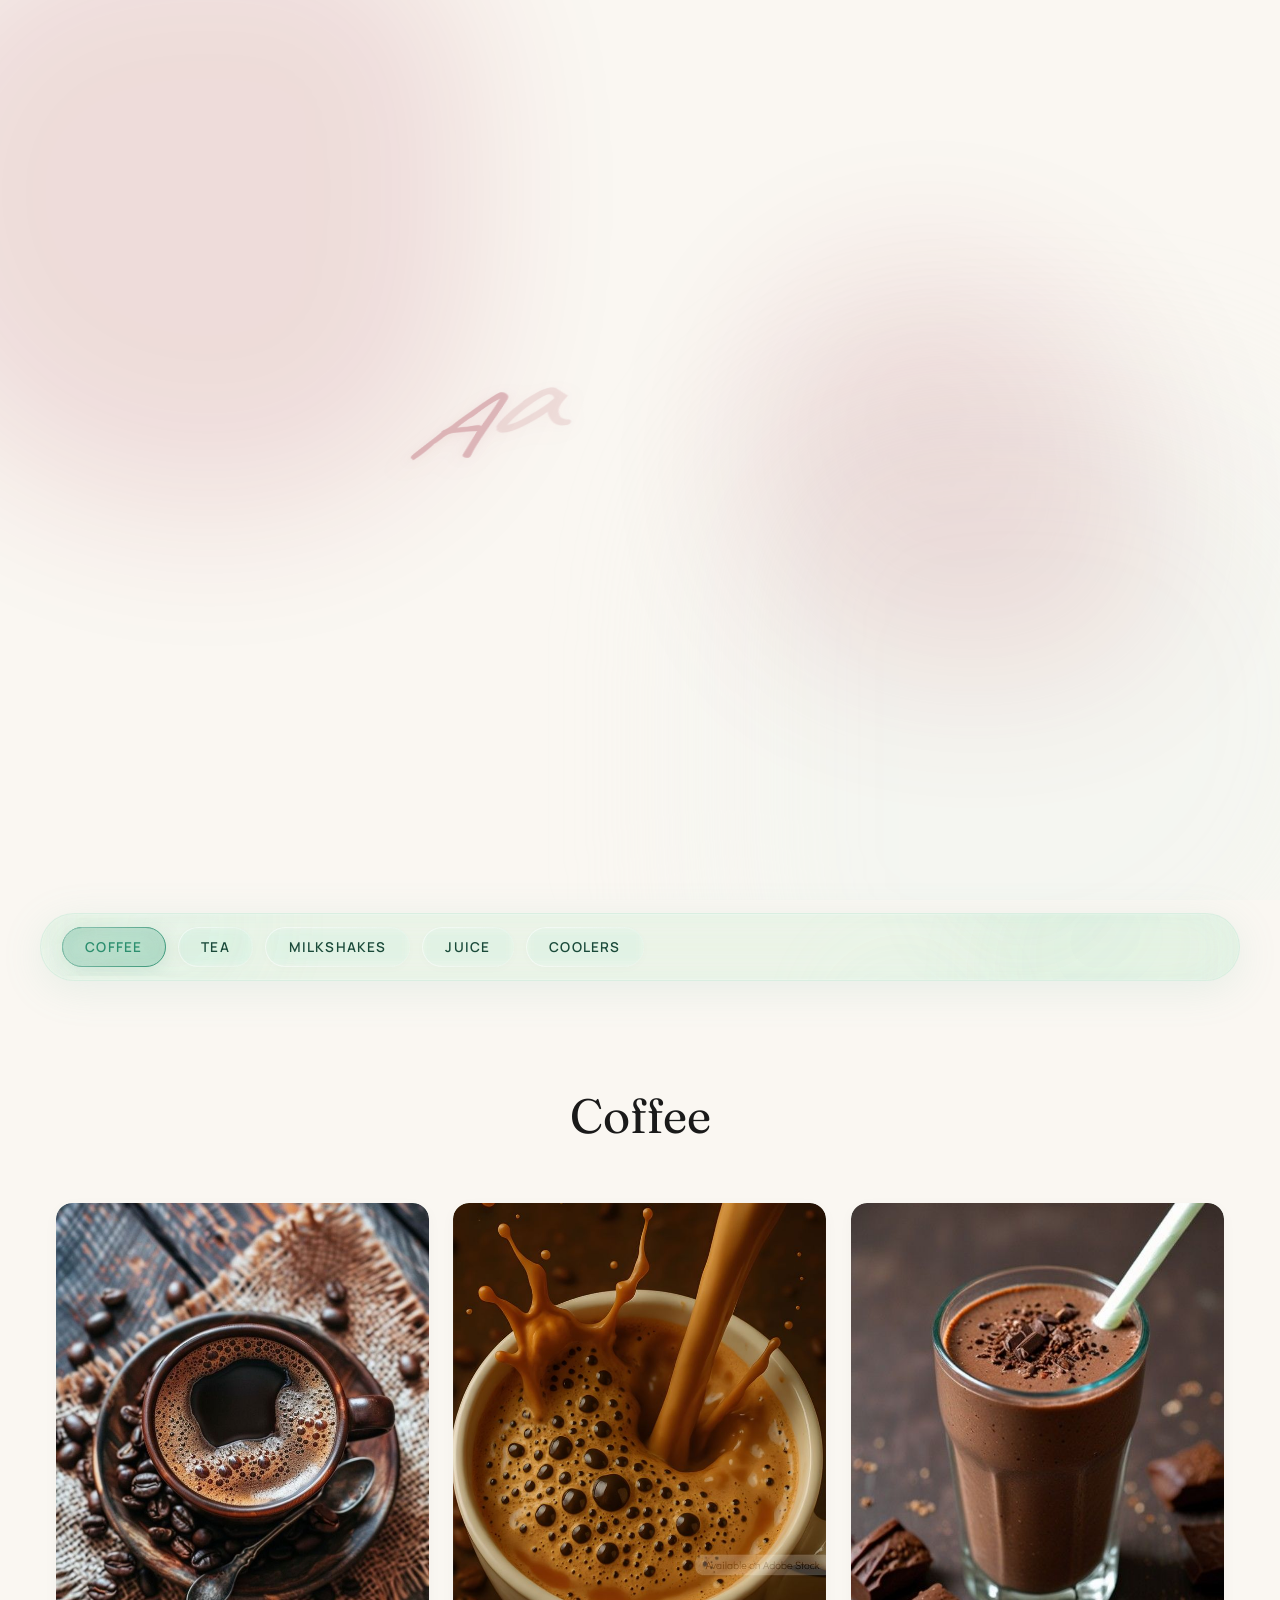
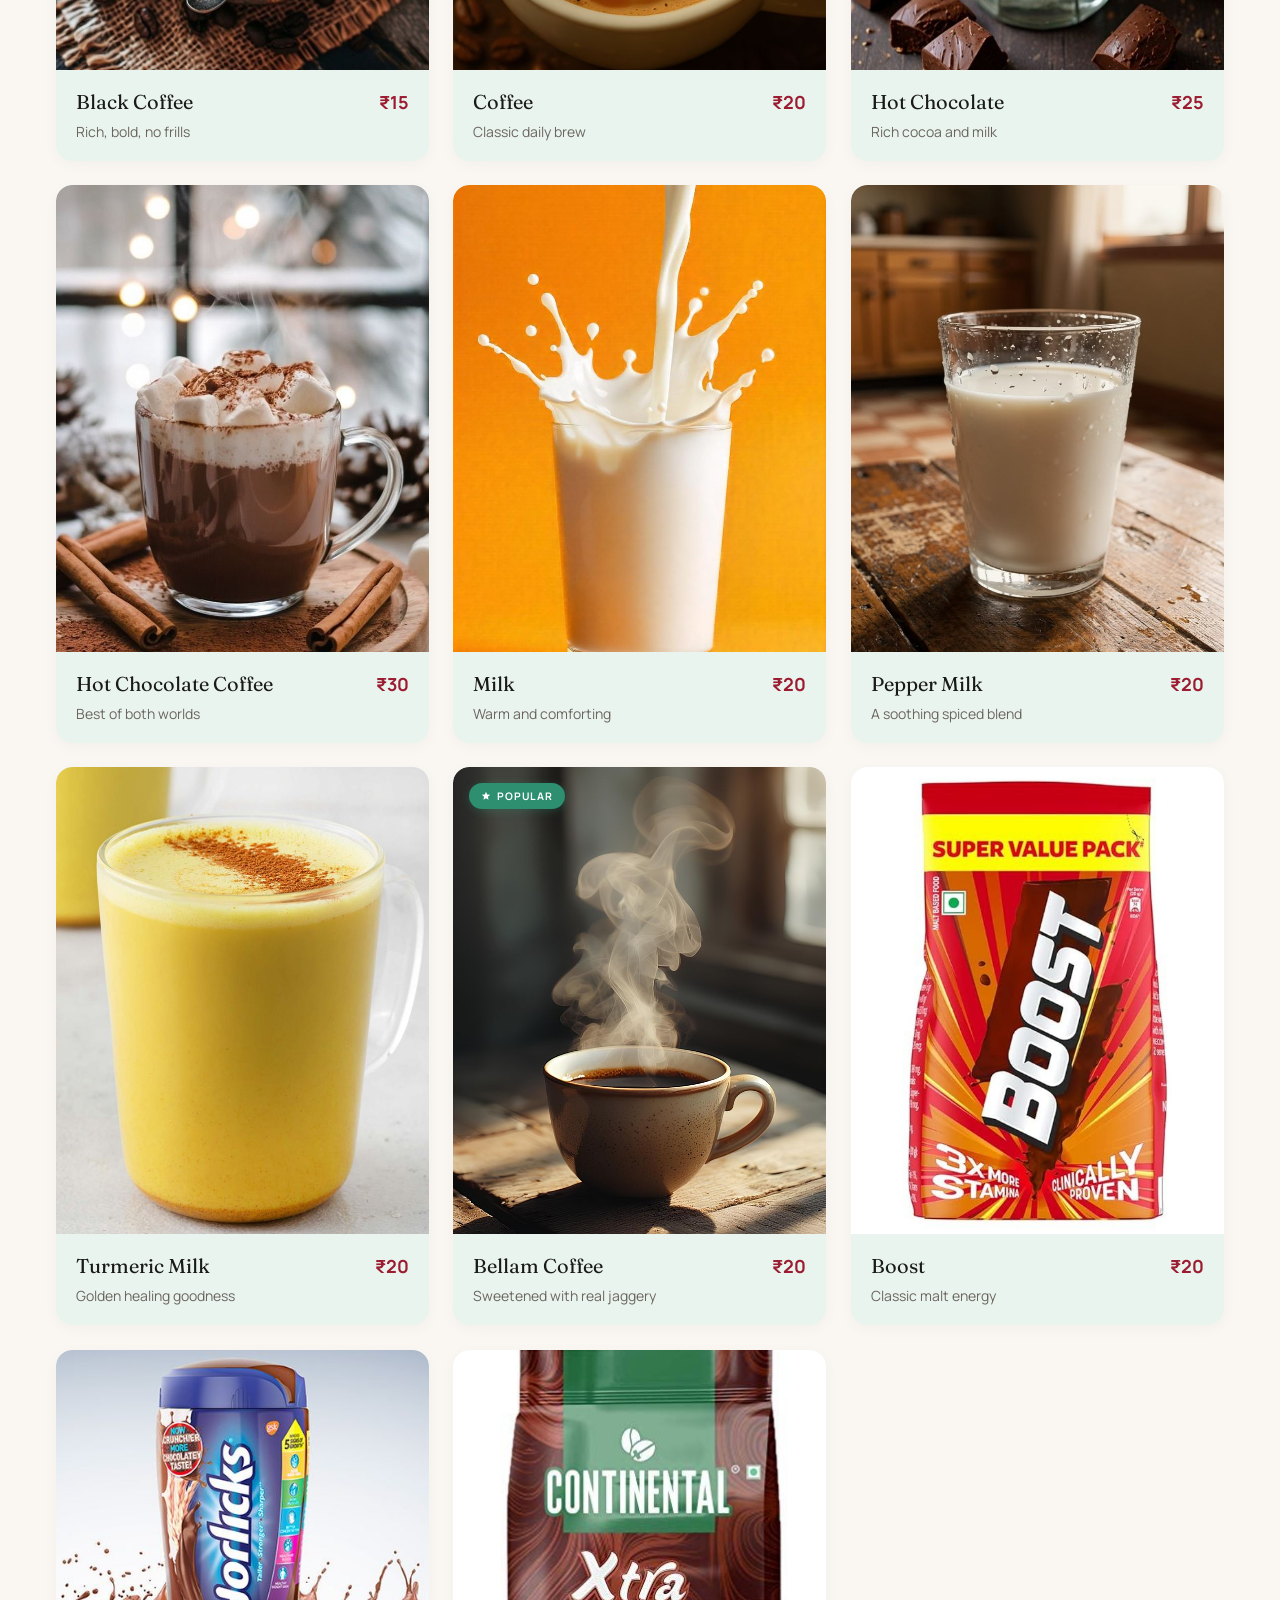
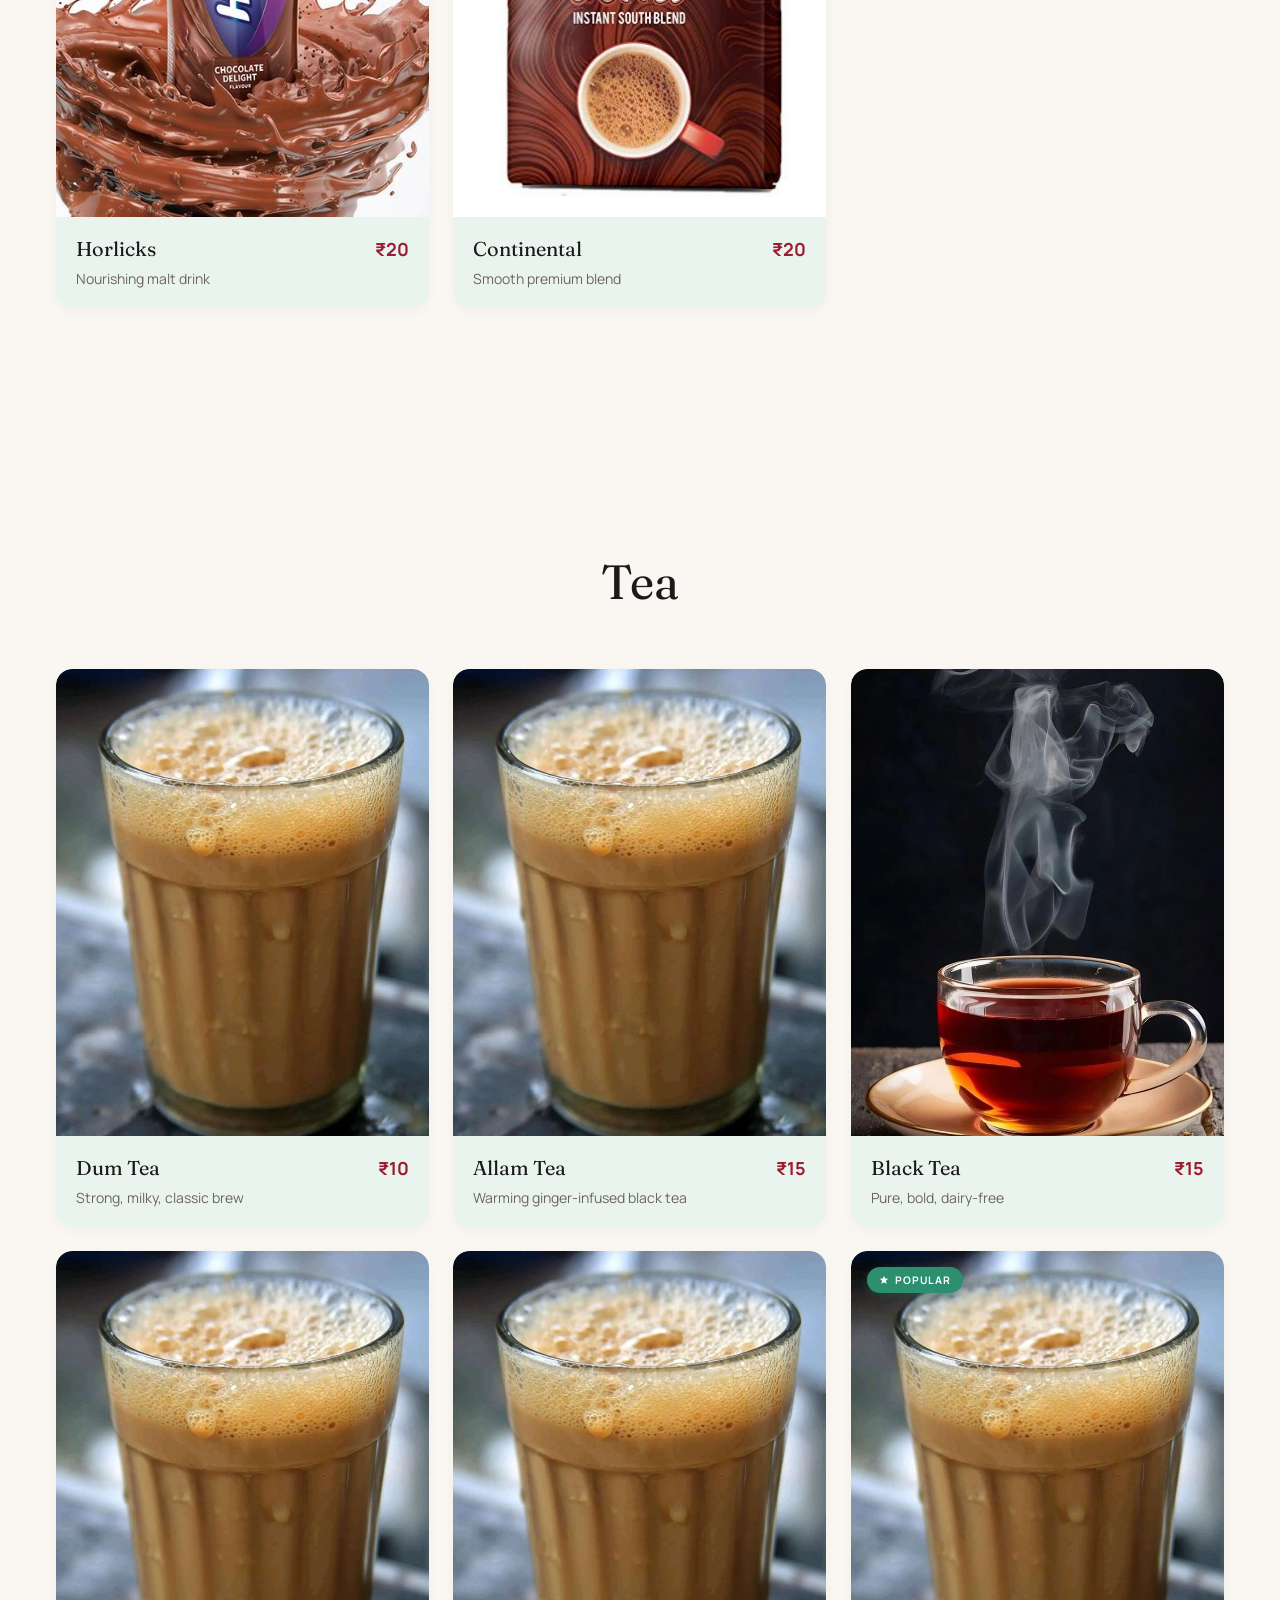
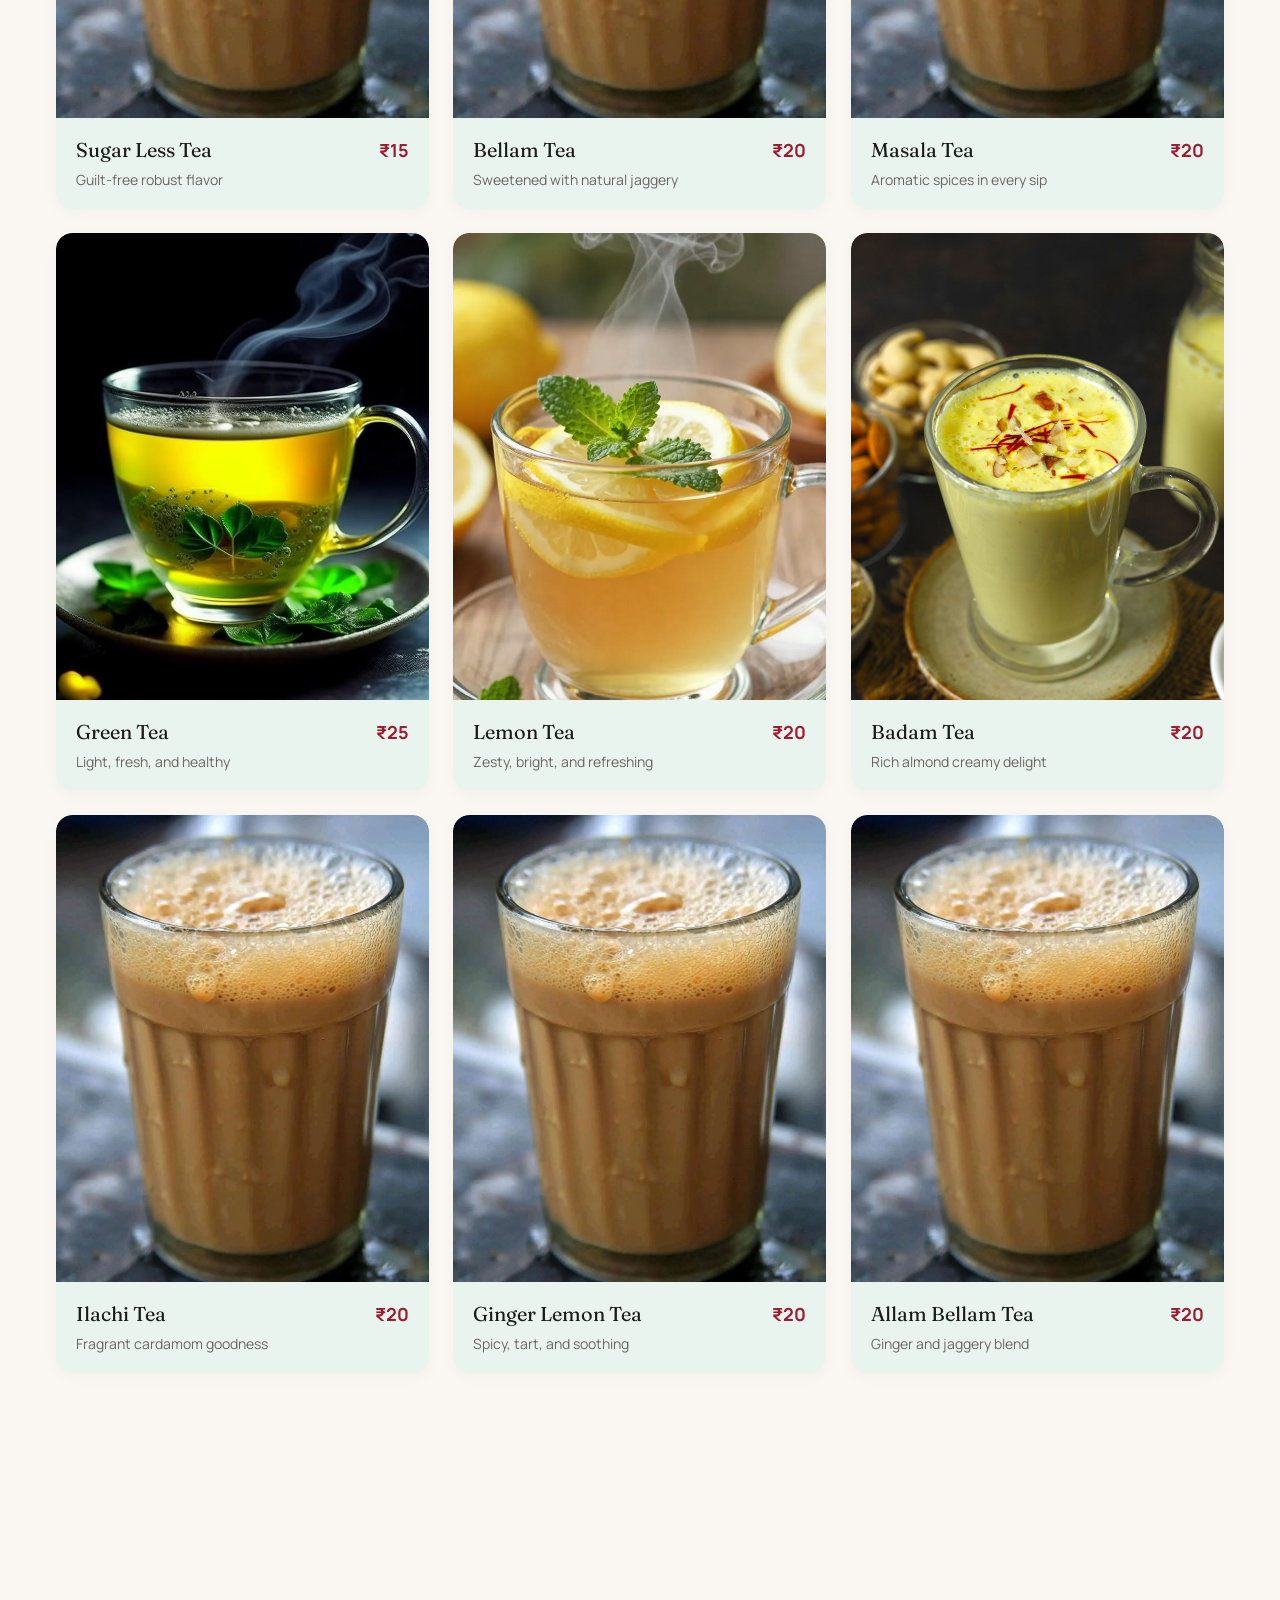
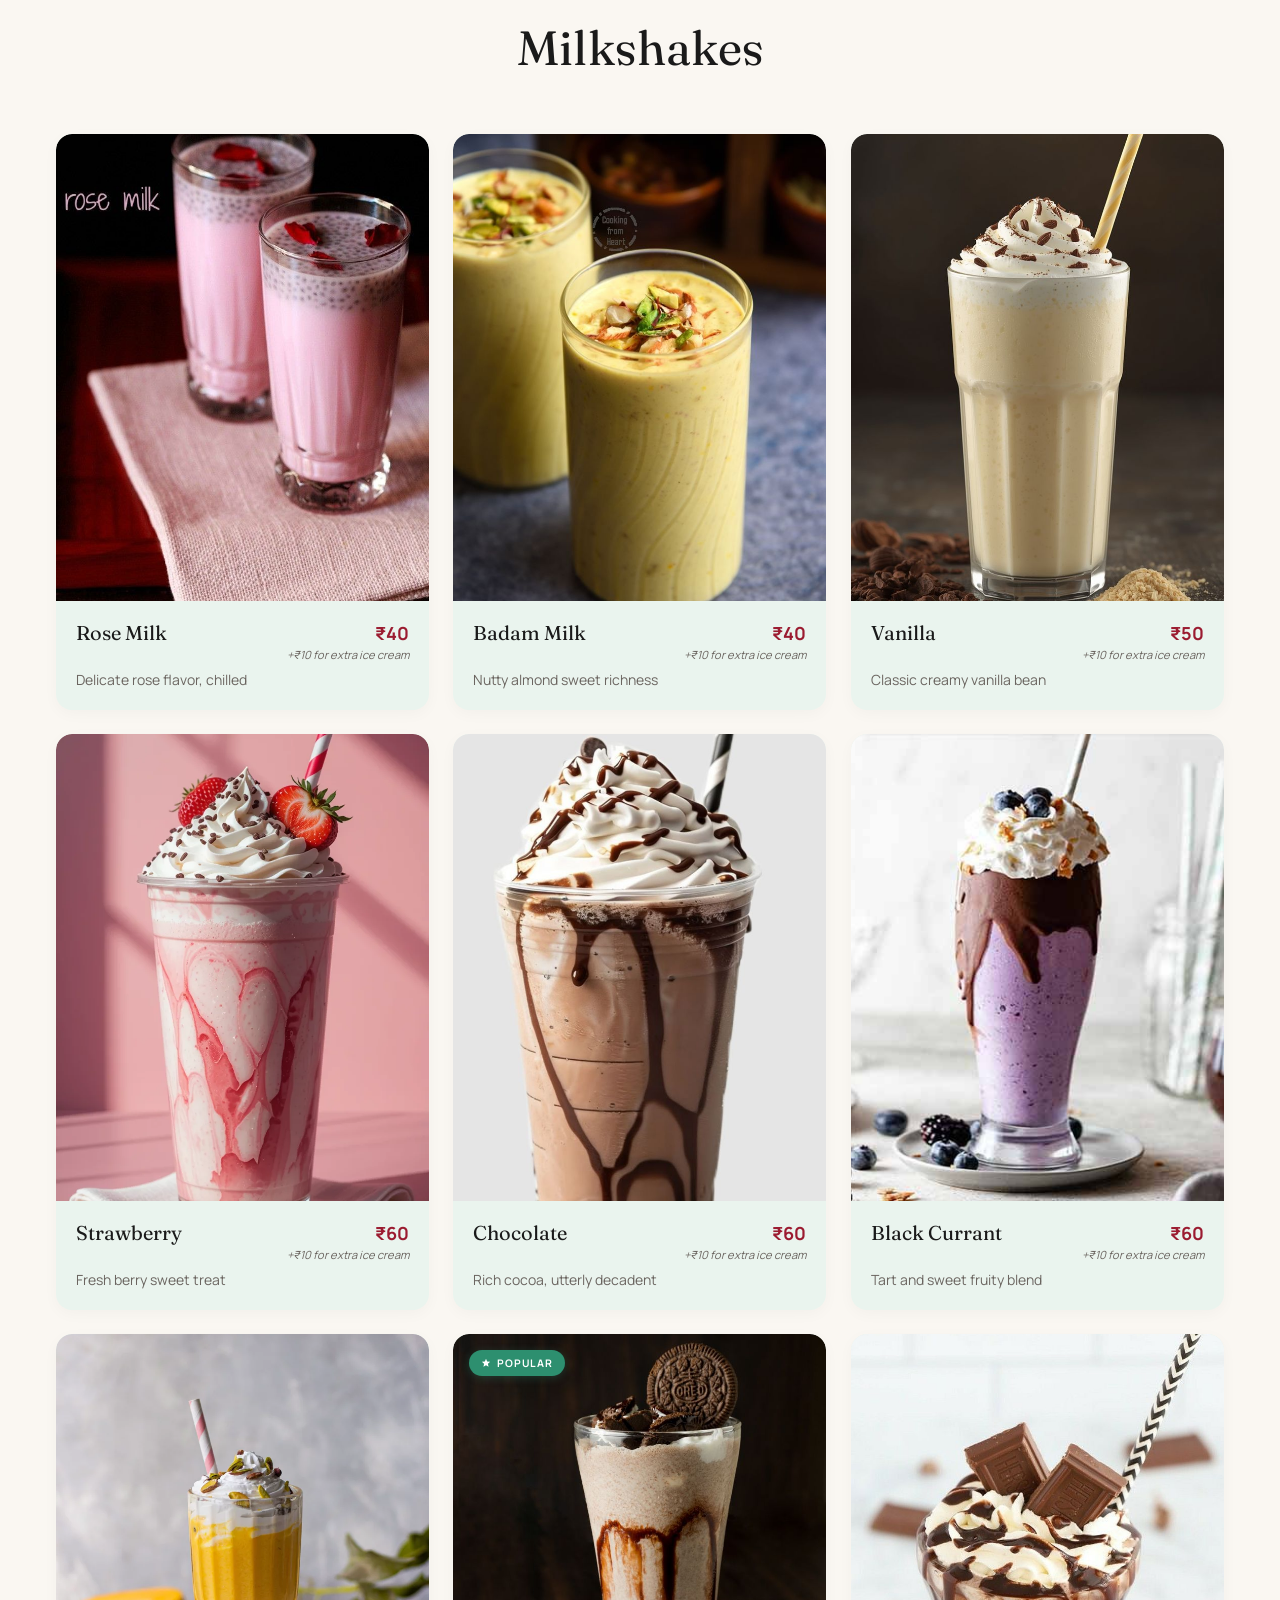
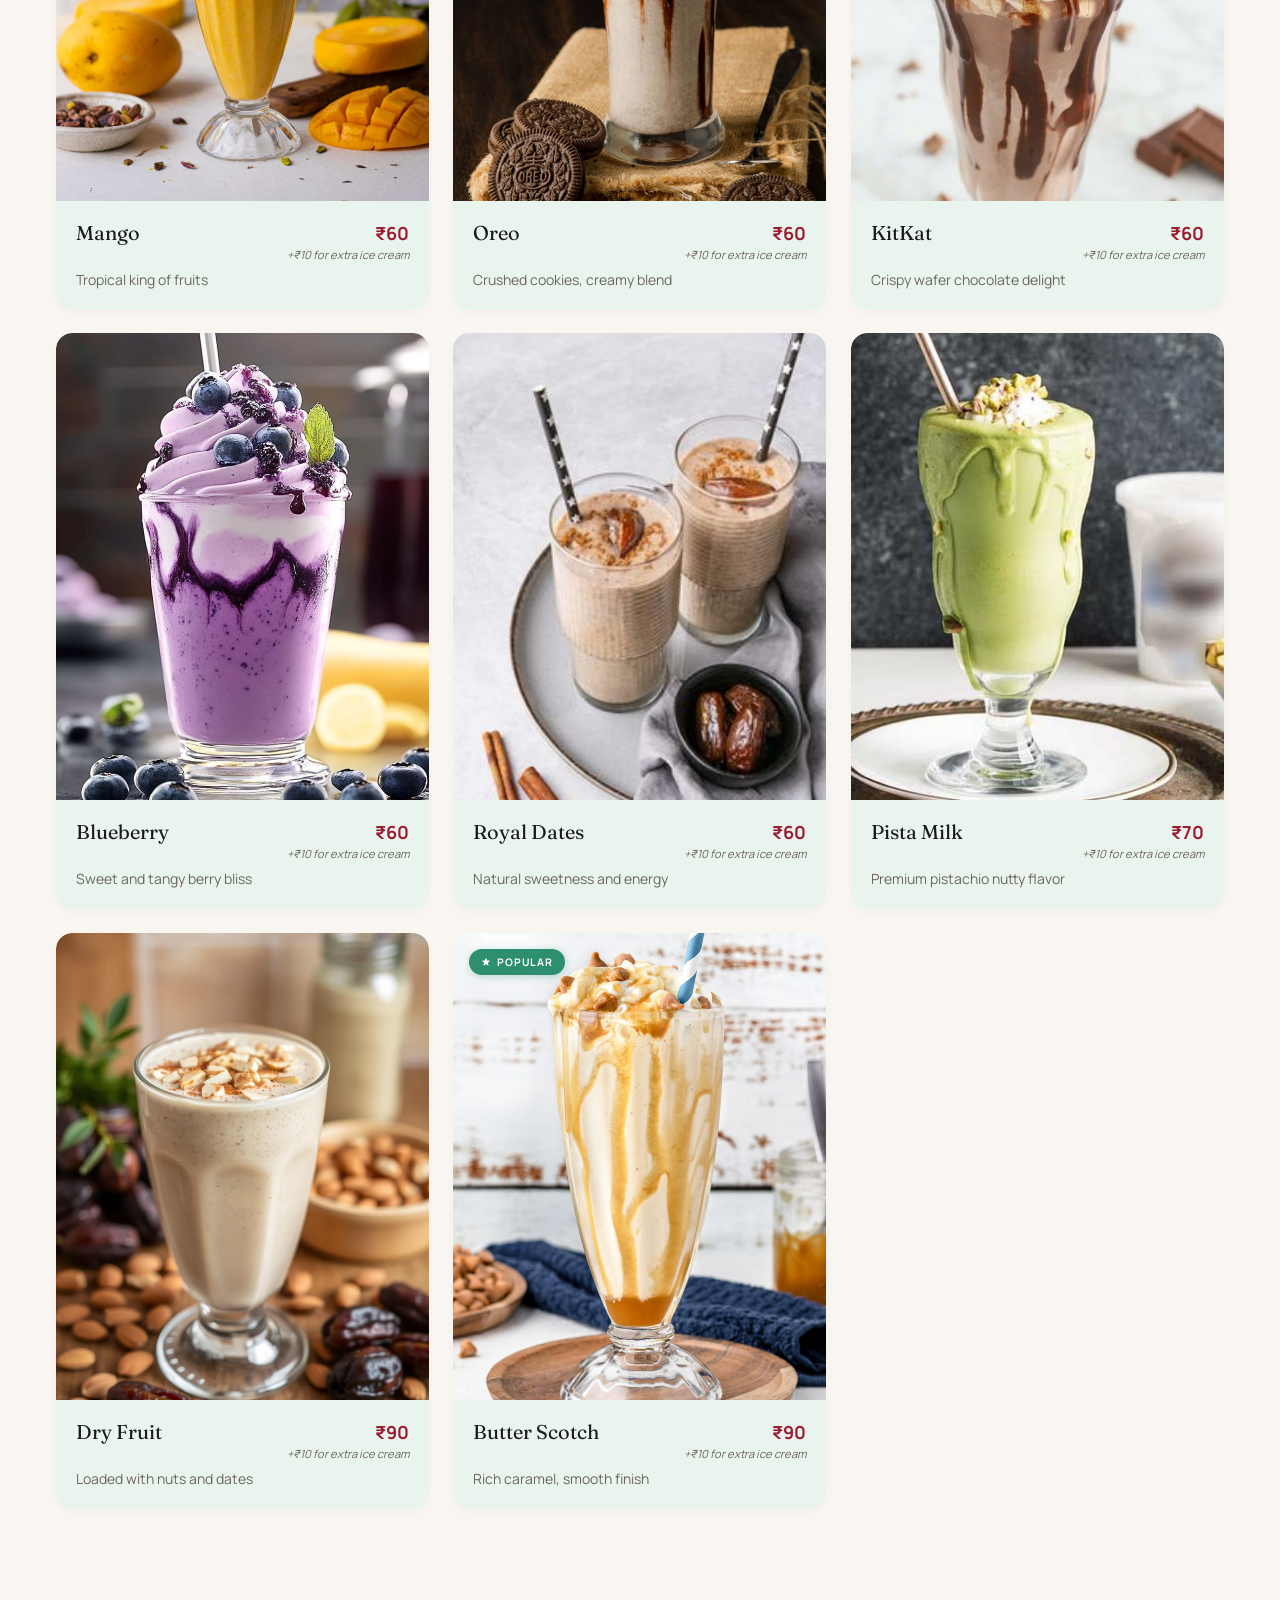
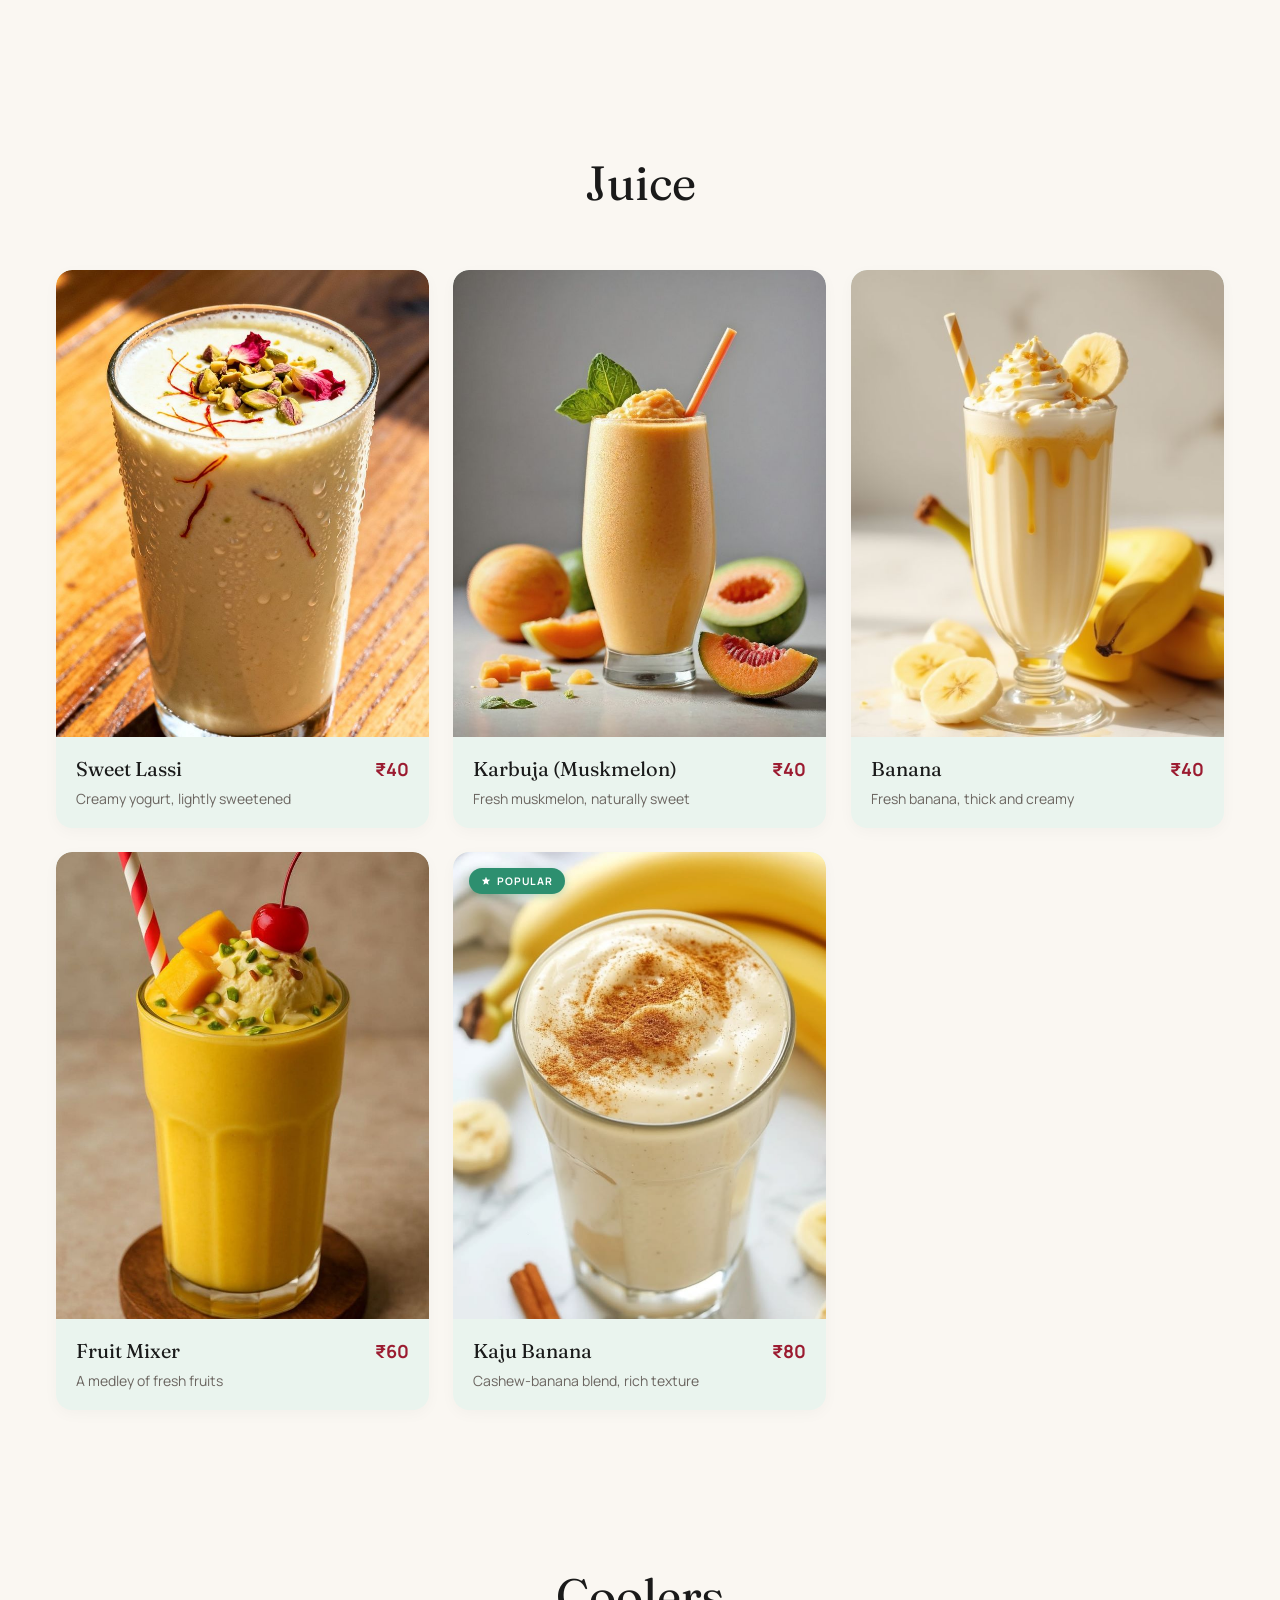
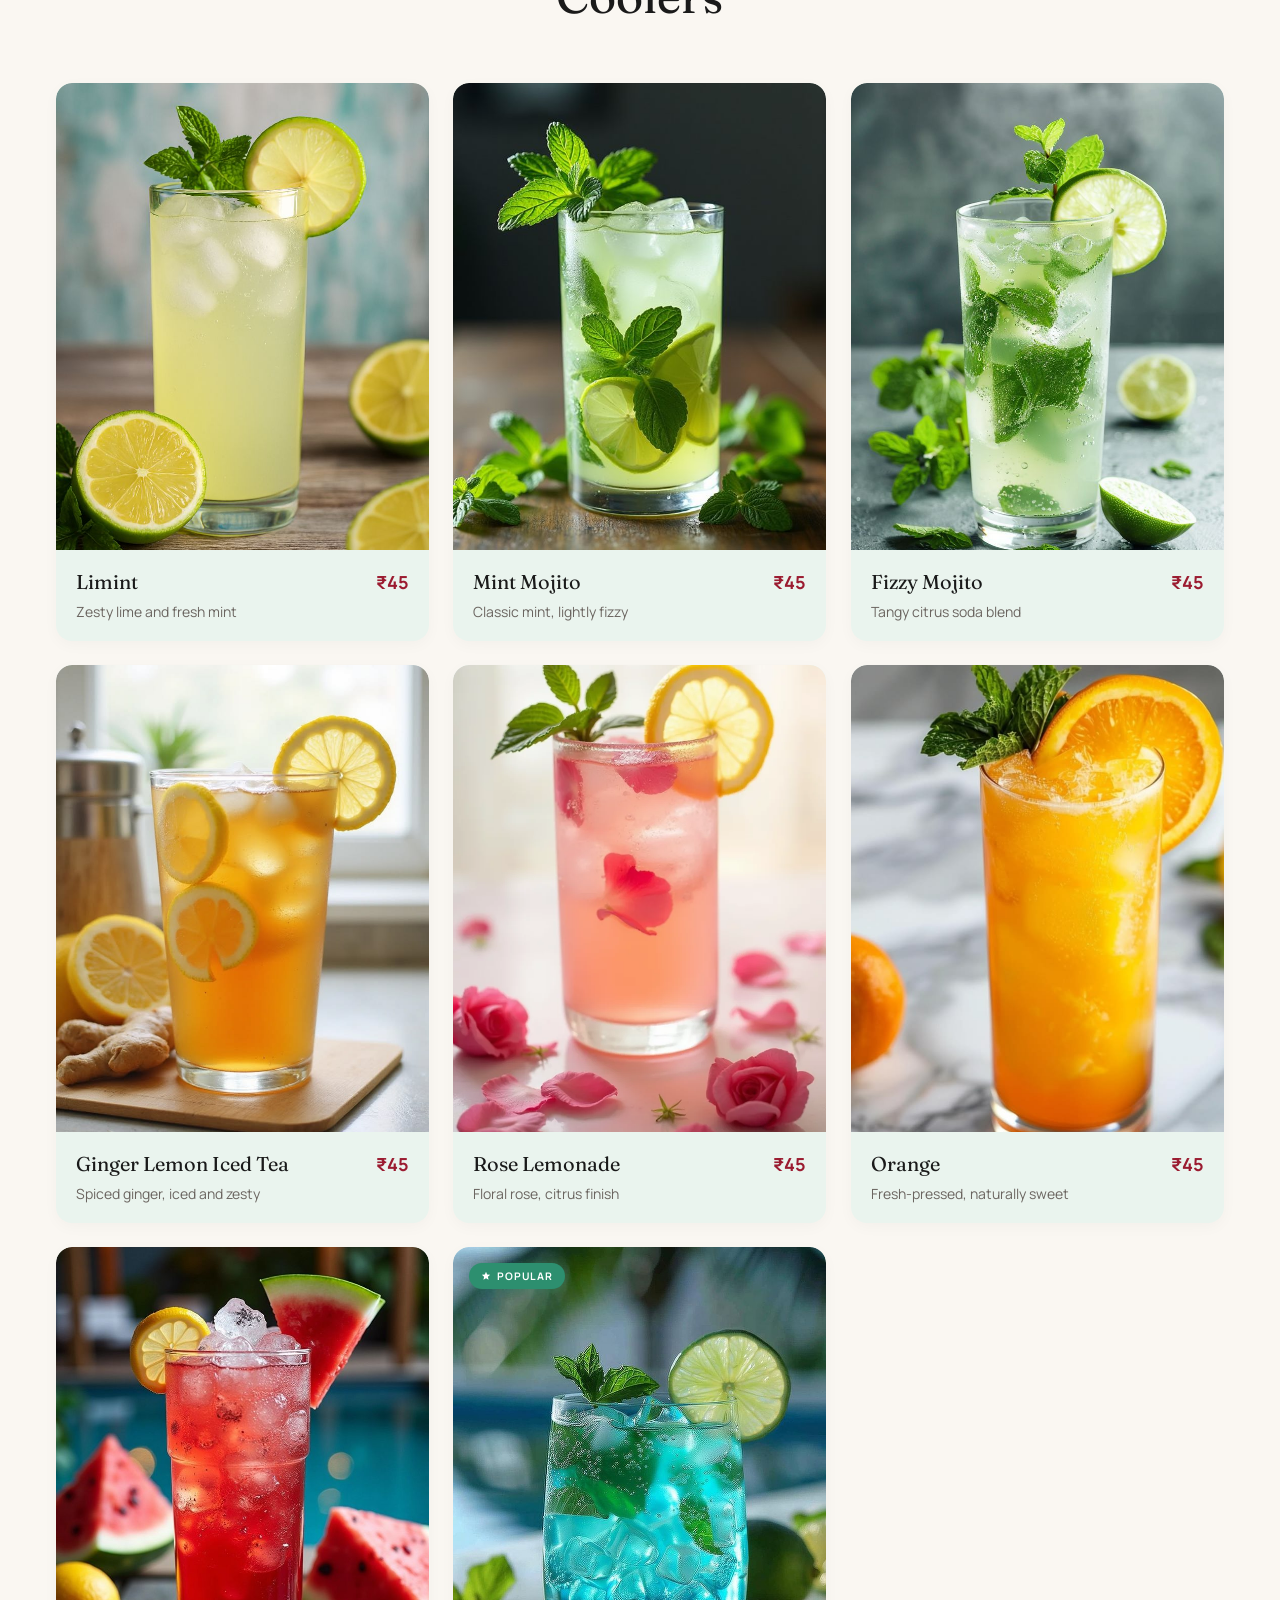
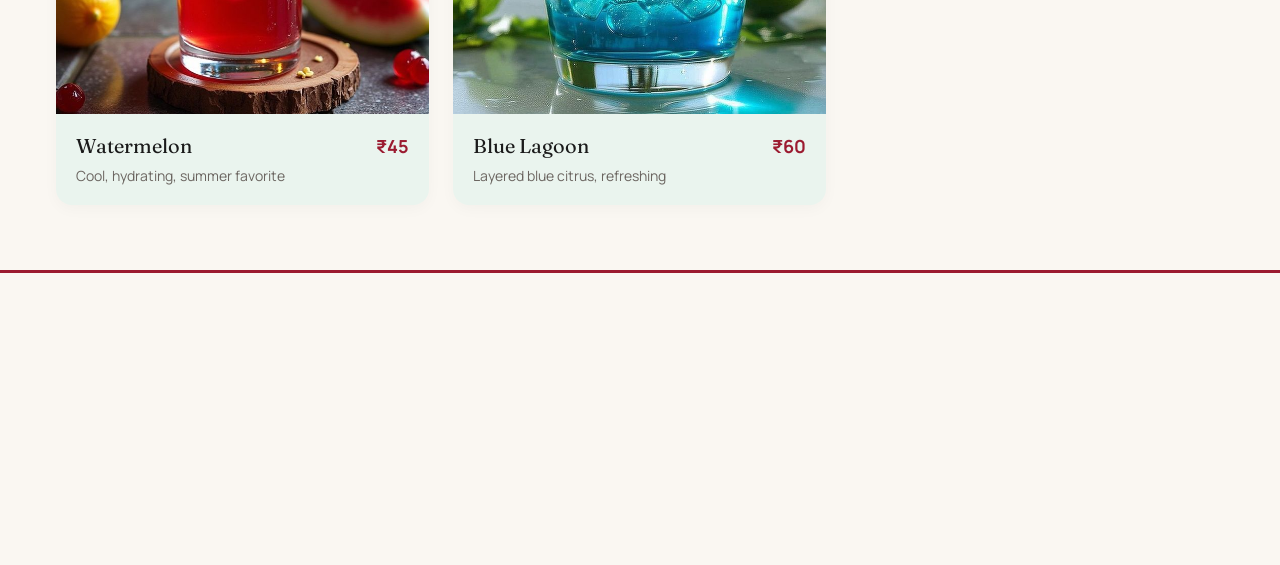
==== cilent1/index.html @ 92ad30c5 "Add files via upload" ====
<!DOCTYPE html>
<html lang="en">

<head>
    <meta charset="UTF-8">
    <meta name="viewport" content="width=device-width, initial-scale=1.0">
    <title>Aaradhya - Digital Menu</title>

    <!-- Google Fonts -->
    <link rel="preconnect" href="https://fonts.googleapis.com">
    <link rel="preconnect" href="https://fonts.gstatic.com" crossorigin>
    <link
        href="https://fonts.googleapis.com/css2?family=Caveat&family=Fraunces:opsz,wght@9..144,300..900&family=Manrope:wght@300..800&display=swap"
        rel="stylesheet">

    <style>
        /* DESIGN SYSTEM - CSS VARIABLES */
        :root {
            /* Core colors */
            --color-bg: #FAF7F2;
            /* Warm cream background */
            --color-accent: #9B1B30;
            /* Deep burgundy hero */
            --color-text: #1A1A1A;
            --color-card: #EAF4EE;
            /* Soft sage green for menu cards */
            --color-modal-bg: #B8CDB0;
            --color-modal-muted: #4A4643;
            --color-muted: #6B6560;

            /* Liquid Glass - refined light green */
            --glass-bg: rgba(180, 235, 210, 0.20);
            --glass-border: rgba(160, 220, 195, 0.25);
            --glass-shadow: rgba(120, 190, 165, 0.15);
            --glass-glow: rgba(150, 220, 190, 0.08);
            --glass-text: #1A4A3A;
            --glass-active: #2D8F6F;
            /* Rich sage green for active states */

            --font-display: 'Fraunces', serif;
            --font-script: 'Caveat', cursive;
            --font-body: 'Manrope', sans-serif;
        }

        /* GLOBAL RESETS & BASE STYLES */
        *,
        *::before,
        *::after {
            box-sizing: border-box;
            margin: 0;
            padding: 0;
        }

        html {
            scroll-behavior: smooth;
        }

        body {
            background-color: var(--color-bg);
            color: var(--color-text);
            font-family: var(--font-body);
            -webkit-font-smoothing: antialiased;
            -moz-osx-font-smoothing: grayscale;
            overflow-x: hidden;
            width: 100%;
        }

        h1,
        h2,
        h3,
        h4,
        h5,
        h6 {
            font-family: var(--font-display);
            font-weight: normal;
        }

        /* HERO SECTION STYLES */
        .hero {
            height: 100vh;
            display: flex;
            align-items: center;
            justify-content: center;
            position: relative;
            overflow: hidden;
            perspective: 1000px;
        }

        .hero-container {
            position: relative;
            display: flex;
            flex-direction: column;
            align-items: center;
            justify-content: center;
            width: 100%;
        }

        .logo-3d-wrapper {
            transform-style: preserve-3d;
            opacity: 0;
            filter: drop-shadow(0 10px 15px rgba(155, 27, 48, 0.15));
        }

        .logo-text-wrapper {
            position: relative;
            display: inline-block;
        }

        .hero-logo-text {
            font-family: var(--font-script);
            font-size: 150px;
            color: var(--color-accent);
            line-height: 1;
            margin: 0;
            padding: 0 10px;
            white-space: nowrap;
            position: relative;
            display: inline-block;
            filter: drop-shadow(0 2px 8px rgba(155, 27, 48, 0.2));
        }

        .hero-logo-text .splatter-letter {
            display: inline-block;
            opacity: 0;
            position: relative;
        }

        .splatter-dot {
            position: absolute;
            width: 4px;
            height: 4px;
            border-radius: 50%;
            background-color: var(--color-accent);
            pointer-events: none;
            opacity: 0;
        }

        .sheen-sweep {
            position: absolute;
            top: -20%;
            left: -100%;
            width: 50%;
            height: 140%;
            background: linear-gradient(90deg, transparent, rgba(255, 255, 255, 0.8), transparent);
            transform: skewX(-20deg);
            opacity: 0;
            pointer-events: none;
            mix-blend-mode: overlay;
        }

        /* AMBIENT BLOBS */
        .ambient-blobs {
            position: absolute;
            top: 0;
            left: 0;
            width: 100%;
            height: 100%;
            pointer-events: none;
            z-index: 1;
            overflow: hidden;
        }

        .blob-parallax {
            position: absolute;
            width: 100%;
            height: 100%;
        }

        .blob {
            position: absolute;
            filter: blur(80px);
            opacity: 0.12;
            background-color: var(--color-accent);
        }

        .blob-1 {
            width: 50vw;
            height: 50vw;
            max-width: 600px;
            max-height: 600px;
            top: -10%;
            left: -10%;
            border-radius: 60% 40% 50% 70%;
            animation: float1 14s ease-in-out infinite;
        }

        .blob-2 {
            width: 60vw;
            height: 60vw;
            max-width: 700px;
            max-height: 700px;
            bottom: -20%;
            right: -10%;
            background-color: var(--color-card);
            opacity: 0.3;
            border-radius: 40% 60% 70% 30%;
            animation: float2 11s ease-in-out infinite;
        }

        .blob-3 {
            width: 35vw;
            height: 35vw;
            max-width: 400px;
            max-height: 400px;
            top: 30%;
            right: 10%;
            border-radius: 50% 70% 30% 50%;
            animation: float3 18s ease-in-out infinite;
        }

        @keyframes float1 {

            0%,
            100% {
                transform: translate(0, 0) scale(1);
            }

            50% {
                transform: translate(40px, 30px) scale(1.05);
            }
        }

        @keyframes float2 {

            0%,
            100% {
                transform: translate(0, 0) scale(1);
            }

            50% {
                transform: translate(-30px, 40px) scale(0.95);
            }
        }

        @keyframes float3 {

            0%,
            100% {
                transform: translate(0, 0) scale(1);
            }

            50% {
                transform: translate(-40px, -30px) scale(1.02);
            }
        }

        /* TAGLINE */
        .tagline-container {
            margin-top: 1.5rem;
            font-family: var(--font-body);
            color: var(--color-muted);
            text-transform: uppercase;
            letter-spacing: 2px;
            font-size: 0.875rem;
            display: flex;
            align-items: center;
            z-index: 10;
            text-align: center;
            padding: 0 1rem;
        }

        .cursor {
            color: var(--color-accent);
            font-weight: 800;
            margin-left: 2px;
            opacity: 0;
            display: inline-block;
        }

        /* SCROLL CUE */
        .scroll-cue {
            position: absolute;
            bottom: 2rem;
            display: flex;
            flex-direction: column;
            align-items: center;
            gap: 0.5rem;
            font-family: var(--font-body);
            color: var(--color-accent);
            font-size: 0.75rem;
            letter-spacing: 2px;
            text-transform: uppercase;
            opacity: 0;
            z-index: 10;
        }

        .scroll-chevron {
            width: 24px;
            height: 24px;
        }

        @media (prefers-reduced-motion: reduce) {

            .blob-1,
            .blob-2,
            .blob-3 {
                animation: none;
            }
        }

        @media (max-width: 768px) {
            .hero-logo-text {
                font-size: 120px;
            }
        }

        @media (max-width: 480px) {
            .hero-logo-text {
                font-size: 80px;
            }
        }

        /* ========================================================= */
        /* LIQUID GLASS NAV – REFINED LIGHT GREEN (NO LINE)          */
        /* ========================================================= */
        .category-nav {
            position: sticky;
            top: 0;
            z-index: 100;
            background: transparent;
            border: none;
            padding: 0.8rem 1rem;
            transition: background 0.4s, box-shadow 0.4s, backdrop-filter 0.4s;
        }

        .category-nav-inner {
            position: relative;
            max-width: 1200px;
            margin: 0 auto;
            background: var(--glass-bg);
            backdrop-filter: blur(16px) saturate(180%);
            -webkit-backdrop-filter: blur(16px) saturate(180%);
            border-radius: 60px;
            border: 1px solid var(--glass-border);
            box-shadow:
                0 8px 40px var(--glass-shadow),
                inset 0 0 60px var(--glass-glow),
                0 0 0 1px rgba(255, 255, 255, 0.15) inset;
            padding: 0.25rem 0.5rem;
            transition: all 0.4s ease;
            overflow: hidden;
        }

        /* Liquid layers */
        .liquid-layer {
            position: absolute;
            border-radius: 50%;
            filter: blur(40px);
            pointer-events: none;
            z-index: 0;
            opacity: 0.4;
            animation: liquidFloat 20s ease-in-out infinite alternate;
        }

        .liquid-layer-1 {
            width: 300px;
            height: 300px;
            top: -80px;
            right: -40px;
            background: radial-gradient(circle at 40% 30%, rgba(140, 220, 180, 0.25), rgba(100, 190, 150, 0.05));
            animation-duration: 18s;
            animation-delay: 0s;
        }

        .liquid-layer-2 {
            width: 250px;
            height: 250px;
            bottom: -60px;
            left: -20px;
            background: radial-gradient(circle at 70% 60%, rgba(160, 230, 200, 0.2), rgba(120, 200, 170, 0.05));
            animation-duration: 22s;
            animation-delay: 3s;
        }

        .liquid-layer-3 {
            width: 180px;
            height: 180px;
            top: 20%;
            right: 20%;
            background: radial-gradient(circle at 30% 70%, rgba(180, 240, 215, 0.2), rgba(140, 210, 185, 0.05));
            animation-duration: 15s;
            animation-delay: 6s;
        }

        .liquid-layer-4 {
            width: 200px;
            height: 200px;
            bottom: 10%;
            right: 10%;
            background: radial-gradient(circle at 60% 40%, rgba(120, 200, 165, 0.2), rgba(100, 180, 150, 0.05));
            animation-duration: 25s;
            animation-delay: 2s;
        }

        @keyframes liquidFloat {
            0% {
                transform: translate(0, 0) scale(1) rotate(0deg);
            }

            33% {
                transform: translate(20px, -20px) scale(1.1) rotate(8deg);
            }

            66% {
                transform: translate(-15px, 15px) scale(0.9) rotate(-5deg);
            }

            100% {
                transform: translate(10px, -10px) scale(1.05) rotate(3deg);
            }
        }

        /* Glass sheen */
        .glass-sheen {
            position: absolute;
            top: -10%;
            left: -20%;
            width: 60%;
            height: 50%;
            background: linear-gradient(135deg, rgba(255, 255, 255, 0.3) 0%, rgba(255, 255, 255, 0) 80%);
            border-radius: 60%;
            pointer-events: none;
            z-index: 1;
            opacity: 0.5;
            transform: rotate(-20deg);
            animation: sheenMove 12s ease-in-out infinite alternate;
        }

        @keyframes sheenMove {
            0% {
                transform: rotate(-20deg) translate(0, 0);
            }

            100% {
                transform: rotate(-15deg) translate(30px, 20px);
            }
        }

        .category-nav ul {
            list-style: none;
            display: flex;
            gap: 0.75rem;
            overflow-x: auto;
            white-space: nowrap;
            -webkit-overflow-scrolling: touch;
            scrollbar-width: none;
            -ms-overflow-style: none;
            padding: 0.6rem 0.8rem;
            position: relative;
            z-index: 2;
            align-items: center;
        }

        .category-nav ul::-webkit-scrollbar {
            display: none;
        }

        .category-nav li {
            flex-shrink: 0;
            display: flex;
            align-items: center;
        }

        /* Glass tabs – active state uses background instead of line */
        .category-nav button {
            background: rgba(255, 255, 255, 0.1);
            border: 1px solid rgba(255, 255, 255, 0.2);
            text-decoration: none;
            color: var(--glass-text);
            font-family: var(--font-body);
            font-size: 0.85rem;
            font-weight: 600;
            text-transform: uppercase;
            letter-spacing: 1.2px;
            cursor: pointer;
            padding: 0.6rem 1.4rem;
            border-radius: 40px;
            transition: all 0.3s ease;
            backdrop-filter: blur(4px);
            -webkit-backdrop-filter: blur(4px);
            box-shadow: 0 2px 8px rgba(0, 0, 0, 0.02);
            color: #1A4A3A;
            display: inline-block;
        }

        .category-nav button::after {
            content: '';
            position: absolute;
            inset: -1px;
            border-radius: 40px;
            padding: 1px;
            background: linear-gradient(135deg, rgba(255, 255, 255, 0.5), rgba(160, 220, 195, 0.1));
            -webkit-mask: linear-gradient(#fff 0 0) content-box, linear-gradient(#fff 0 0);
            mask: linear-gradient(#fff 0 0) content-box, linear-gradient(#fff 0 0);
            -webkit-mask-composite: xor;
            mask-composite: exclude;
            pointer-events: none;
        }

        .category-nav button:focus-visible {
            outline: 2px solid var(--glass-active);
            outline-offset: 3px;
        }

        @media (hover: hover) {
            .category-nav button:hover {
                background: rgba(255, 255, 255, 0.25);
                border-color: rgba(255, 255, 255, 0.4);
                transform: translateY(-2px);
                box-shadow: 0 6px 20px rgba(120, 190, 165, 0.2);
                color: var(--glass-active);
            }
        }

        .category-nav button.active {
            background: rgba(45, 143, 111, 0.20);
            border-color: var(--glass-active);
            color: var(--glass-active);
            box-shadow: 0 4px 20px rgba(45, 143, 111, 0.15), inset 0 0 20px rgba(45, 143, 111, 0.05);
            backdrop-filter: blur(6px);
            -webkit-backdrop-filter: blur(6px);
        }

        /* Fade overlays */
        .nav-fade-left,
        .nav-fade-right {
            position: absolute;
            top: 0;
            bottom: 0;
            width: 50px;
            pointer-events: none;
            z-index: 3;
            opacity: 0;
            transition: opacity 0.3s;
            border-radius: 60px;
        }

        @media (max-width: 768px) {
            .category-nav {
                padding: 0.6rem 0.5rem;
            }

            .category-nav-inner {
                border-radius: 40px;
                padding: 0.1rem 0.3rem;
            }

            .category-nav ul {
                gap: 0.5rem;
                padding: 0.4rem 0.6rem;
            }

            .category-nav button {
                font-size: 0.75rem;
                padding: 0.4rem 1rem;
                letter-spacing: 0.8px;
            }

            .nav-fade-left {
                left: 0;
                background: linear-gradient(to right, rgba(180, 235, 210, 0.5), transparent);
                opacity: 1;
            }

            .nav-fade-right {
                right: 0;
                background: linear-gradient(to left, rgba(180, 235, 210, 0.5), transparent);
                opacity: 1;
            }
        }

        .category-nav.is-pinned .category-nav-inner {
            background: rgba(180, 235, 210, 0.30);
            backdrop-filter: blur(20px) saturate(200%);
            -webkit-backdrop-filter: blur(20px) saturate(200%);
            box-shadow: 0 8px 50px rgba(120, 190, 165, 0.2), inset 0 0 80px rgba(150, 220, 190, 0.08), 0 0 0 1px rgba(255, 255, 255, 0.2) inset;
        }

        /* ========================================================= */
        /* SECTION DIVIDER & TITLE                                   */
        /* ========================================================= */
        .section-divider {
            display: flex;
            align-items: center;
            justify-content: center;
            max-width: 800px;
            margin: 0 auto;
            padding: 2rem 1rem;
            opacity: 0;
            transform: scale(0.8);
        }

        .divider-line {
            flex-grow: 1;
            height: 1px;
            background-color: var(--glass-active);
            /* Changed to green */
            opacity: 0.3;
        }

        .divider-icon {
            margin: 0 1.5rem;
            width: 24px;
            height: 24px;
            fill: var(--color-accent);
        }

        /* MENU SECTION & CARD STYLES */
        .menu-section {
            padding: 6rem 1rem 4rem;
            max-width: 1200px;
            margin: 0 auto;
            min-height: 50vh;
        }

        .section-header {
            text-align: center;
            margin-bottom: 3.5rem;
            display: flex;
            flex-direction: column;
            align-items: center;
        }

        .section-title {
            font-family: var(--font-display);
            font-size: 3rem;
            color: var(--color-text);
            margin-bottom: 0.25rem;
            line-height: 1.1;
        }

        .menu-grid {
            display: grid;
            grid-template-columns: repeat(3, 1fr);
            gap: 24px;
        }

        @media (max-width: 1023px) {
            .menu-grid {
                grid-template-columns: repeat(2, 1fr);
            }
        }

        /* ========================================================= */
        /* SIDE SCROLLING FOR MOBILE (without changing card content) */
        /* ========================================================= */
        @media (max-width: 599px) {
            .menu-grid {
                display: flex;
                flex-wrap: nowrap;
                overflow-x: auto;
                gap: 16px;
                padding: 0 1rem 1rem 1rem;
                scroll-snap-type: x mandatory;
                -webkit-overflow-scrolling: touch;
                scrollbar-width: none;
                margin: 0 -1rem;
                padding-left: 1rem;
                padding-right: 1rem;
            }

            .menu-grid::-webkit-scrollbar {
                display: none;
            }

            .menu-card-wrapper {
                flex: 0 0 75%;
                scroll-snap-align: start;
                min-width: 200px;
            }
        }

        .menu-card-wrapper {
            perspective: 1000px;
            transition: transform 0.4s cubic-bezier(0.175, 0.885, 0.32, 1.275), box-shadow 0.4s ease;
            border-radius: 16px;
            will-change: transform, box-shadow;
        }

        .menu-card {
            background-color: var(--color-card);
            /* Soft Sage */
            border-radius: 16px;
            overflow: hidden;
            box-shadow: 0 4px 15px rgba(0, 0, 0, 0.03);
            display: flex;
            flex-direction: column;
            height: 100%;
            cursor: pointer;
            will-change: transform;
            transform-style: preserve-3d;
        }

        .menu-card-image-wrapper {
            position: relative;
            width: 100%;
            aspect-ratio: 4 / 5;
            overflow: hidden;
            border-radius: 16px 16px 0 0;
            background-color: #DCE8E0;
            /* Darker sage for placeholder */
        }

        .menu-card-image {
            width: 100%;
            height: 100%;
            object-fit: cover;
            transition: transform 0.4s ease;
            display: block;
        }

        .menu-card-badge {
            position: absolute;
            top: 16px;
            left: 16px;
            background-color: var(--glass-active);
            /* Changed to green */
            color: #FFF;
            padding: 6px 12px;
            border-radius: 20px;
            display: flex;
            align-items: center;
            gap: 6px;
            font-family: var(--font-body);
            font-size: 0.65rem;
            font-weight: 700;
            letter-spacing: 1px;
            z-index: 2;
            box-shadow: 0 2px 8px rgba(45, 143, 111, 0.3);
            text-transform: uppercase;
        }

        .menu-card-badge svg {
            width: 10px;
            height: 10px;
            fill: #FFF;
        }

        .menu-card-content {
            padding: 1.25rem;
            display: flex;
            flex-direction: column;
            flex-grow: 1;
            transform: translateZ(20px);
        }

        .menu-card-header {
            display: flex;
            justify-content: space-between;
            align-items: flex-start;
            gap: 12px;
            margin-bottom: 0.5rem;
        }

        .menu-card-title {
            font-family: var(--font-display);
            font-size: 1.25rem;
            color: var(--color-text);
            line-height: 1.2;
            flex: 1;
        }

        .menu-card-price-wrapper {
            display: flex;
            flex-direction: column;
            align-items: flex-end;
            text-align: right;
        }

        .menu-card-price {
            font-family: var(--font-body);
            font-weight: 700;
            color: var(--color-accent);
            font-size: 1.125rem;
            white-space: nowrap;
            display: inline-block;
            transform-origin: right center;
        }

        .menu-card-note {
            font-family: var(--font-body);
            font-size: 0.7rem;
            color: var(--color-muted);
            font-style: italic;
            margin-top: 0.15rem;
            white-space: nowrap;
        }

        .menu-card-desc {
            font-family: var(--font-body);
            font-size: 0.875rem;
            color: var(--color-muted);
            line-height: 1.4;
        }

        @media (hover: hover) and (pointer: fine) {
            .menu-card-wrapper:hover {
                transform: translateY(-6px);
                box-shadow: 0 12px 30px rgba(155, 27, 48, 0.12);
                z-index: 2;
            }

            .menu-card-wrapper:hover .menu-card-image {
                transform: scale(1.08);
            }
        }

        @media (prefers-reduced-motion: reduce) {
            .menu-card-wrapper {
                transition: transform 0.2s ease, box-shadow 0.2s ease;
            }

            .menu-card-wrapper:hover {
                transform: translateY(-2px);
                box-shadow: 0 6px 15px rgba(0, 0, 0, 0.06);
            }

            .menu-card-wrapper:hover .menu-card-image {
                transform: none;
            }

            .menu-card-content {
                transform: none;
            }
        }

        /* PRELOADER STYLES */
        .preloader {
            position: fixed;
            top: 0;
            left: 0;
            width: 100vw;
            height: 100vh;
            z-index: 9999;
            display: flex;
            align-items: center;
            justify-content: center;
        }

        .preloader-panel {
            position: absolute;
            left: 0;
            width: 100%;
            height: 50vh;
            background-color: var(--color-bg);
            z-index: 1;
        }

        .preloader-panel.top {
            top: 0;
        }

        .preloader-panel.bottom {
            bottom: 0;
        }

        .preloader-content {
            position: relative;
            z-index: 2;
            display: flex;
            flex-direction: column;
            align-items: center;
            text-align: center;
        }

        .preloader-icon {
            width: 64px;
            height: 64px;
            margin-bottom: 1.5rem;
        }

        .preloader-cup {
            fill: none;
            stroke: var(--color-text);
            stroke-width: 2;
            stroke-linecap: round;
            stroke-linejoin: round;
        }

        .preloader-steam {
            fill: none;
            stroke: var(--color-accent);
            stroke-width: 2;
            stroke-linecap: round;
            stroke-dasharray: 15;
            stroke-dashoffset: 15;
            animation: steamAnim 2s infinite ease-out;
        }

        .steam-1 {
            animation-delay: 0s;
        }

        .steam-2 {
            animation-delay: 0.4s;
        }

        .steam-3 {
            animation-delay: 0.8s;
        }

        @keyframes steamAnim {
            0% {
                stroke-dashoffset: 15;
                opacity: 0;
            }

            50% {
                opacity: 1;
            }

            100% {
                stroke-dashoffset: -15;
                opacity: 0;
            }
        }

        .preloader-text {
            font-family: var(--font-body);
            text-transform: uppercase;
            letter-spacing: 2px;
            color: var(--color-muted);
            font-size: 0.875rem;
            margin-bottom: 1.5rem;
            animation: pulseText 1.5s infinite alternate ease-in-out;
        }

        @keyframes pulseText {
            0% {
                opacity: 1;
            }

            100% {
                opacity: 0.5;
            }
        }

        .preloader-track {
            width: 200px;
            max-width: 80vw;
            height: 3px;
            background-color: #E5E0DA;
            border-radius: 3px;
            overflow: hidden;
        }

        .preloader-fill {
            width: 0%;
            height: 100%;
            background-color: var(--color-accent);
            border-radius: 3px;
        }

        @media (prefers-reduced-motion: reduce) {

            .preloader-steam,
            .preloader-text {
                animation: none;
                opacity: 1;
                stroke-dashoffset: 0;
            }
        }

        /* FOOTER STYLES */
        .site-footer {
            background-color: var(--color-bg);
            border-top: 3px solid var(--color-accent);
            padding: 4rem 1rem 2rem;
            position: relative;
        }

        .footer-container {
            max-width: 1200px;
            margin: 0 auto;
        }

        .footer-top {
            display: flex;
            flex-direction: column;
            align-items: center;
            text-align: center;
            gap: 2rem;
            margin-bottom: 3rem;
        }

        @media (min-width: 768px) {
            .footer-top {
                flex-direction: row;
                justify-content: space-between;
                align-items: flex-start;
                text-align: left;
            }
        }

        .footer-logo {
            font-family: var(--font-display);
            color: var(--color-text);
            font-size: 2rem;
            margin-bottom: 0.5rem;
        }

        .footer-tagline,
        .footer-info p,
        .copyright {
            font-family: var(--font-body);
            color: var(--color-muted);
        }

        .footer-tagline {
            font-size: 0.875rem;
        }

        .footer-info {
            display: flex;
            flex-direction: column;
            gap: 0.5rem;
        }

        .footer-info p {
            font-size: 0.875rem;
        }

        .footer-social {
            display: flex;
            gap: 1rem;
            align-items: center;
        }

        .social-icon {
            display: flex;
            align-items: center;
            justify-content: center;
            width: 40px;
            height: 40px;
            color: var(--color-text);
            transition: color 0.2s ease, transform 0.2s ease;
            text-decoration: none;
            border-radius: 50%;
        }

        .social-icon svg {
            width: 24px;
            height: 24px;
        }

        .social-icon:hover {
            color: var(--color-accent);
            transform: translateY(-2px);
        }

        .social-icon:focus-visible,
        .back-to-top:focus-visible {
            outline: 2px solid var(--color-accent);
            outline-offset: 2px;
        }

        .footer-bottom {
            display: flex;
            flex-direction: column;
            align-items: center;
            gap: 1.5rem;
            padding-top: 2rem;
            border-top: 1px solid rgba(0, 0, 0, 0.05);
        }

        @media (min-width: 768px) {
            .footer-bottom {
                flex-direction: row;
                justify-content: space-between;
            }
        }

        .copyright {
            font-size: 0.75rem;
        }

        .back-to-top {
            display: flex;
            align-items: center;
            gap: 0.5rem;
            background: none;
            border: none;
            color: var(--color-text);
            font-family: var(--font-body);
            font-size: 0.875rem;
            cursor: pointer;
            padding: 0.5rem;
            transition: color 0.2s ease;
        }

        .back-to-top svg {
            width: 16px;
            height: 16px;
            transition: transform 0.2s ease;
        }

        .back-to-top:hover {
            color: var(--color-accent);
        }

        .back-to-top:hover svg {
            transform: translateY(-2px);
        }

        /* Footer Animation Starting States */
        .footer-anim-item {
            opacity: 0;
            transform: translateY(20px);
            will-change: opacity, transform;
        }

        @media (prefers-reduced-motion: reduce) {
            .footer-anim-item {
                opacity: 1;
                transform: none;
            }
            .social-icon:hover,
            .back-to-top:hover svg {
                transform: none;
            }
        }

        /* ===================== ITEM DETAIL MODAL ===================== */
        .item-modal-overlay {
            position: fixed;
            inset: 0;
            z-index: 10000;
            display: flex;
            align-items: center;
            justify-content: center;
            padding: 1rem;
            opacity: 0;
            pointer-events: none;
            transition: opacity 0.3s ease;
        }

        .item-modal-overlay.is-open {
            opacity: 1;
            pointer-events: all;
        }

        .item-modal-backdrop {
            position: absolute;
            inset: 0;
            background: rgba(26, 26, 26, 0.55);
            backdrop-filter: blur(6px);
            -webkit-backdrop-filter: blur(6px);
        }

        .item-modal {
            position: relative;
            background: var(--color-modal-bg);
            border-radius: 20px;
            width: 100%;
            max-width: 480px;
            max-height: 90vh;
            overflow-y: auto;
            box-shadow: 0 24px 60px rgba(155, 27, 48, 0.18);
            transform: translateY(24px) scale(0.97);
            transition: transform 0.35s cubic-bezier(0.175, 0.885, 0.32, 1.275);
            scrollbar-width: none;
        }

        .item-modal::-webkit-scrollbar { display: none; }

        .item-modal-overlay.is-open .item-modal {
            transform: translateY(0) scale(1);
        }

        .item-modal-image-wrapper {
            width: 100%;
            height: 220px;
            overflow: hidden;
            border-radius: 20px 20px 0 0;
        }

        .item-modal-image {
            width: 100%;
            height: 100%;
            object-fit: cover;
            display: block;
        }

        .item-modal-body {
            padding: 1.5rem;
        }

        .item-modal-header {
            display: flex;
            align-items: flex-start;
            justify-content: space-between;
            gap: 1rem;
            margin-bottom: 0.75rem;
        }

        .item-modal-name {
            font-family: var(--font-display);
            font-size: 1.75rem;
            color: var(--color-text);
            line-height: 1.15;
        }

        .item-modal-price {
            font-family: var(--font-body);
            font-weight: 700;
            font-size: 1.4rem;
            color: var(--color-accent);
            white-space: nowrap;
        }

        .item-modal-popular {
            display: inline-flex;
            align-items: center;
            gap: 0.35rem;
            background: var(--color-accent);
            color: #fff;
            font-family: var(--font-body);
            font-size: 0.7rem;
            font-weight: 700;
            letter-spacing: 0.08em;
            padding: 0.25rem 0.65rem;
            border-radius: 20px;
            margin-bottom: 0.75rem;
        }

        .item-modal-popular svg {
            width: 12px; height: 12px; fill: currentColor;
        }

        .item-modal-desc {
            font-family: var(--font-body);
            font-size: 0.95rem;
            color: var(--color-modal-muted);
            line-height: 1.5;
            margin-bottom: 1.25rem;
        }

        .item-modal-ingredients-label {
            font-family: var(--font-body);
            font-size: 0.7rem;
            font-weight: 700;
            text-transform: uppercase;
            letter-spacing: 0.1em;
            color: var(--color-accent);
            margin-bottom: 0.5rem;
        }

        .item-modal-ingredients {
            font-family: var(--font-body);
            font-size: 0.875rem;
            color: var(--color-modal-muted);
            line-height: 1.6;
            background: var(--color-card);
            border-radius: 10px;
            padding: 0.75rem 1rem;
        }

        .item-modal-close {
            position: absolute;
            top: 0.85rem;
            right: 0.85rem;
            width: 36px;
            height: 36px;
            border-radius: 50%;
            border: none;
            background: rgba(255,255,255,0.85);
            cursor: pointer;
            display: flex;
            align-items: center;
            justify-content: center;
            color: var(--color-text);
            transition: background 0.2s ease, color 0.2s ease;
            z-index: 2;
        }

        .item-modal-close:hover { background: var(--color-accent); color: #fff; }

        .item-modal-close:focus-visible {
            outline: 2px solid var(--color-accent);
            outline-offset: 2px;
        }

        @media (prefers-reduced-motion: reduce) {
            .item-modal-overlay,
            .item-modal { transition: none; }
        }
        /* ============================================================= */
    </style>
</head>

<body>

    <!-- PRELOADER -->
    <div class="preloader" id="preloader">
        <div class="preloader-panel top" id="preloader-top"></div>
        <div class="preloader-panel bottom" id="preloader-bottom"></div>
        <div class="preloader-content" id="preloader-content">
            <svg class="preloader-icon" viewBox="0 0 64 64" xmlns="http://www.w3.org/2000/svg">
                <path class="preloader-steam steam-1" d="M 22 24 C 22 18, 16 16, 22 10" />
                <path class="preloader-steam steam-2" d="M 32 24 C 32 18, 26 16, 32 10" />
                <path class="preloader-steam steam-3" d="M 42 24 C 42 18, 36 16, 42 10" />
                <path class="preloader-cup" d="M 16 28 L 16 46 C 16 52, 20 56, 32 56 C 44 56, 48 52, 48 46 L 48 28 Z" />
                <path class="preloader-cup" d="M 48 34 C 54 34, 56 38, 56 42 C 56 46, 54 48, 48 48" />
                <ellipse class="preloader-cup" cx="32" cy="28" rx="16" ry="4" />
            </svg>
            <div class="preloader-text">BREWING YOUR EXPERIENCE...</div>
            <div class="preloader-track">
                <div class="preloader-fill" id="preloader-fill"></div>
            </div>
        </div>
    </div>

    <!-- HERO SECTION -->
    <header class="hero" id="hero">
        <!-- Ambient Background Blobs -->
        <div class="ambient-blobs" id="ambient-blobs">
            <div class="blob-parallax bp-1">
                <div class="blob blob-1"></div>
            </div>
            <div class="blob-parallax bp-2">
                <div class="blob blob-2"></div>
            </div>
            <div class="blob-parallax bp-3">
                <div class="blob blob-3"></div>
            </div>
        </div>

        <div class="hero-container">
            <!-- 3D Rotation Container -->
            <div class="logo-3d-wrapper" id="logo-3d-wrapper">
                <div class="logo-text-wrapper" id="logo-text-wrapper">
                    <h1 class="hero-logo-text" id="hero-logo-text">Aaradhya</h1>
                    <div class="sheen-sweep" id="sheen-sweep"></div>
                </div>
            </div>

            <!-- Tagline -->
            <div class="tagline-container">
                <span class="tagline-text" id="tagline-text">ARTISAN COFFEE. CRAFTED MOMENTS.</span>
                <span class="cursor" id="cursor">|</span>
            </div>
        </div>

        <!-- Scroll Cue -->
        <div class="scroll-cue" id="scroll-cue">
            <span>SCROLL TO EXPLORE</span>
            <svg viewBox="0 0 24 24" class="scroll-chevron">
                <path d="M7 10l5 5 5-5" fill="none" stroke="currentColor" stroke-width="2" stroke-linecap="round"
                    stroke-linejoin="round" />
            </svg>
        </div>
    </header>

    <!-- LIQUID GLASS NAV (NO INDICATOR LINE) -->
    <nav class="category-nav" id="category-nav">
        <div class="category-nav-inner">
            <!-- Liquid layers -->
            <div class="liquid-layer liquid-layer-1"></div>
            <div class="liquid-layer liquid-layer-2"></div>
            <div class="liquid-layer liquid-layer-3"></div>
            <div class="liquid-layer liquid-layer-4"></div>

            <!-- Glass sheen -->
            <div class="glass-sheen"></div>

            <div class="nav-fade-left"></div>
            <div class="nav-fade-right"></div>

            <ul id="nav-list">
                <li><button data-target="#coffee" class="nav-tab active">COFFEE</button></li>
                <li><button data-target="#tea" class="nav-tab">TEA</button></li>
                <li><button data-target="#milkshakes" class="nav-tab">MILKSHAKES</button></li>
                <li><button data-target="#juice" class="nav-tab">JUICE</button></li>
                <li><button data-target="#coolers" class="nav-tab">COOLERS</button></li>
            </ul>
        </div>
    </nav>

    <!-- MAIN MENU CONTENT -->
    <main>
        <!-- COFFEE SECTION -->
        <section id="coffee" class="menu-section">
            <div class="section-header">
                <h2 class="section-title">Coffee</h2>
            </div>
            <div class="menu-grid">
                <div class="menu-card-wrapper">
                    <div class="menu-card">
                        <div class="menu-card-image-wrapper">
                            <img src="assets/images/1.jfif" alt="Black Coffee" class="menu-card-image">
                        </div>
                        <div class="menu-card-content">
                            <div class="menu-card-header">
                                <h3 class="menu-card-title">Black Coffee</h3>
                                <span class="menu-card-price">₹15</span>
                            </div>
                            <p class="menu-card-desc">Rich, bold, no frills</p>
                        </div>
                    </div>
                </div>
                <div class="menu-card-wrapper">
                    <div class="menu-card">
                        <div class="menu-card-image-wrapper">
                            <img src="assets/images/2.jfif" alt="Coffee" class="menu-card-image">
                        </div>
                        <div class="menu-card-content">
                            <div class="menu-card-header">
                                <h3 class="menu-card-title">Coffee</h3>
                                <span class="menu-card-price">₹20</span>
                            </div>
                            <p class="menu-card-desc">Classic daily brew</p>
                        </div>
                    </div>
                </div>
                <div class="menu-card-wrapper">
                    <div class="menu-card">
                        <div class="menu-card-image-wrapper">
                            <img src="assets/images/3.jfif" alt="Hot Chocolate" class="menu-card-image">
                        </div>
                        <div class="menu-card-content">
                            <div class="menu-card-header">
                                <h3 class="menu-card-title">Hot Chocolate</h3>
                                <span class="menu-card-price">₹25</span>
                            </div>
                            <p class="menu-card-desc">Rich cocoa and milk</p>
                        </div>
                    </div>
                </div>
                <div class="menu-card-wrapper">
                    <div class="menu-card">
                        <div class="menu-card-image-wrapper">
                            <img src="assets/images/4.jfif" alt="Hot Chocolate Coffee" class="menu-card-image">
                        </div>
                        <div class="menu-card-content">
                            <div class="menu-card-header">
                                <h3 class="menu-card-title">Hot Chocolate Coffee</h3>
                                <span class="menu-card-price">₹30</span>
                            </div>
                            <p class="menu-card-desc">Best of both worlds</p>
                        </div>
                    </div>
                </div>
                <div class="menu-card-wrapper">
                    <div class="menu-card">
                        <div class="menu-card-image-wrapper">
                            <img src="assets/images/5.jfif" alt="Milk" class="menu-card-image">
                        </div>
                        <div class="menu-card-content">
                            <div class="menu-card-header">
                                <h3 class="menu-card-title">Milk</h3>
                                <span class="menu-card-price">₹20</span>
                            </div>
                            <p class="menu-card-desc">Warm and comforting</p>
                        </div>
                    </div>
                </div>
                <div class="menu-card-wrapper">
                    <div class="menu-card">
                        <div class="menu-card-image-wrapper">
                            <img src="assets/images/6.jfif" alt="Pepper Milk" class="menu-card-image">
                        </div>
                        <div class="menu-card-content">
                            <div class="menu-card-header">
                                <h3 class="menu-card-title">Pepper Milk</h3>
                                <span class="menu-card-price">₹20</span>
                            </div>
                            <p class="menu-card-desc">A soothing spiced blend</p>
                        </div>
                    </div>
                </div>
                <div class="menu-card-wrapper">
                    <div class="menu-card">
                        <div class="menu-card-image-wrapper">
                            <img src="assets/images/7.jfif" alt="Turmeric Milk" class="menu-card-image">
                        </div>
                        <div class="menu-card-content">
                            <div class="menu-card-header">
                                <h3 class="menu-card-title">Turmeric Milk</h3>
                                <span class="menu-card-price">₹20</span>
                            </div>
                            <p class="menu-card-desc">Golden healing goodness</p>
                        </div>
                    </div>
                </div>
                <div class="menu-card-wrapper">
                    <div class="menu-card">
                        <div class="menu-card-image-wrapper">
                            <div class="menu-card-badge">
                                <svg viewBox="0 0 24 24">
                                    <path
                                        d="M12 17.27L18.18 21l-1.64-7.03L22 9.24l-7.19-.61L12 2 9.19 8.63 2 9.24l5.46 4.73L5.82 21z" />
                                </svg>
                                POPULAR
                            </div>
                            <img src="assets/images/8.jfif" alt="Bellam Coffee" class="menu-card-image">
                        </div>
                        <div class="menu-card-content">
                            <div class="menu-card-header">
                                <h3 class="menu-card-title">Bellam Coffee</h3>
                                <span class="menu-card-price">₹20</span>
                            </div>
                            <p class="menu-card-desc">Sweetened with real jaggery</p>
                        </div>
                    </div>
                </div>
                <div class="menu-card-wrapper">
                    <div class="menu-card">
                        <div class="menu-card-image-wrapper">
                            <img src="assets/images/9.jfif" alt="Boost" class="menu-card-image">
                        </div>
                        <div class="menu-card-content">
                            <div class="menu-card-header">
                                <h3 class="menu-card-title">Boost</h3>
                                <span class="menu-card-price">₹20</span>
                            </div>
                            <p class="menu-card-desc">Classic malt energy</p>
                        </div>
                    </div>
                </div>
                <div class="menu-card-wrapper">
                    <div class="menu-card">
                        <div class="menu-card-image-wrapper">
                            <img src="assets/images/10.jfif" alt="Horlicks" class="menu-card-image">
                        </div>
                        <div class="menu-card-content">
                            <div class="menu-card-header">
                                <h3 class="menu-card-title">Horlicks</h3>
                                <span class="menu-card-price">₹20</span>
                            </div>
                            <p class="menu-card-desc">Nourishing malt drink</p>
                        </div>
                    </div>
                </div>
                <div class="menu-card-wrapper">
                    <div class="menu-card">
                        <div class="menu-card-image-wrapper">
                            <img src="assets/images/11.jfif" alt="Continental" class="menu-card-image">
                        </div>
                        <div class="menu-card-content">
                            <div class="menu-card-header">
                                <h3 class="menu-card-title">Continental</h3>
                                <span class="menu-card-price">₹20</span>
                            </div>
                            <p class="menu-card-desc">Smooth premium blend</p>
                        </div>
                    </div>
                </div>
            </div>
        </section>

        <!-- SECTION DIVIDER -->
        <div class="section-divider">
            <div class="divider-line"></div>
            <svg class="divider-icon" viewBox="0 0 24 24">
                <path
                    d="M12,2C6.48,2 2,6.48 2,12C2,17.52 6.48,22 12,22C17.52,22 22,17.52 22,12C22,6.48 17.52,2 12,2M11,19.93C7.05,19.43 4,16.05 4,12C4,7.95 7.05,4.57 11,4.07V19.93M13,4.07C16.95,4.57 20,7.95 20,12C20,16.05 16.95,19.43 13,19.93V4.07Z" />
            </svg>
            <div class="divider-line"></div>
        </div>

        <!-- TEA SECTION -->
        <section id="tea" class="menu-section">
            <div class="section-header">
                <h2 class="section-title">Tea</h2>
            </div>
            <div class="menu-grid">
                <div class="menu-card-wrapper">
                    <div class="menu-card">
                        <div class="menu-card-image-wrapper">
                            <img src="assets/images/12.jfif" alt="Dum Tea" class="menu-card-image">
                        </div>
                        <div class="menu-card-content">
                            <div class="menu-card-header">
                                <h3 class="menu-card-title">Dum Tea</h3>
                                <span class="menu-card-price">₹10</span>
                            </div>
                            <p class="menu-card-desc">Strong, milky, classic brew</p>
                        </div>
                    </div>
                </div>
                <div class="menu-card-wrapper">
                    <div class="menu-card">
                        <div class="menu-card-image-wrapper">
                            <img src="assets/images/12.jfif" alt="Allam Tea" class="menu-card-image">
                        </div>
                        <div class="menu-card-content">
                            <div class="menu-card-header">
                                <h3 class="menu-card-title">Allam Tea</h3>
                                <span class="menu-card-price">₹15</span>
                            </div>
                            <p class="menu-card-desc">Warming ginger-infused black tea</p>
                        </div>
                    </div>
                </div>
                <div class="menu-card-wrapper">
                    <div class="menu-card">
                        <div class="menu-card-image-wrapper">
                            <img src="assets/images/14.jfif" alt="Black Tea" class="menu-card-image">
                        </div>
                        <div class="menu-card-content">
                            <div class="menu-card-header">
                                <h3 class="menu-card-title">Black Tea</h3>
                                <span class="menu-card-price">₹15</span>
                            </div>
                            <p class="menu-card-desc">Pure, bold, dairy-free</p>
                        </div>
                    </div>
                </div>
                <div class="menu-card-wrapper">
                    <div class="menu-card">
                        <div class="menu-card-image-wrapper">
                            <img src="assets/images/12.jfif" alt="Sugar Less Tea" class="menu-card-image">
                        </div>
                        <div class="menu-card-content">
                            <div class="menu-card-header">
                                <h3 class="menu-card-title">Sugar Less Tea</h3>
                                <span class="menu-card-price">₹15</span>
                            </div>
                            <p class="menu-card-desc">Guilt-free robust flavor</p>
                        </div>
                    </div>
                </div>
                <div class="menu-card-wrapper">
                    <div class="menu-card">
                        <div class="menu-card-image-wrapper">
                            <img src="assets/images/12.jfif" alt="Bellam Tea" class="menu-card-image">
                        </div>
                        <div class="menu-card-content">
                            <div class="menu-card-header">
                                <h3 class="menu-card-title">Bellam Tea</h3>
                                <span class="menu-card-price">₹20</span>
                            </div>
                            <p class="menu-card-desc">Sweetened with natural jaggery</p>
                        </div>
                    </div>
                </div>
                <div class="menu-card-wrapper">
                    <div class="menu-card">
                        <div class="menu-card-image-wrapper">
                            <div class="menu-card-badge">
                                <svg viewBox="0 0 24 24">
                                    <path
                                        d="M12 17.27L18.18 21l-1.64-7.03L22 9.24l-7.19-.61L12 2 9.19 8.63 2 9.24l5.46 4.73L5.82 21z" />
                                </svg>
                                POPULAR
                            </div>
                            <img src="assets/images/12.jfif" alt="Masala Tea" class="menu-card-image">
                        </div>
                        <div class="menu-card-content">
                            <div class="menu-card-header">
                                <h3 class="menu-card-title">Masala Tea</h3>
                                <span class="menu-card-price">₹20</span>
                            </div>
                            <p class="menu-card-desc">Aromatic spices in every sip</p>
                        </div>
                    </div>
                </div>
                <div class="menu-card-wrapper">
                    <div class="menu-card">
                        <div class="menu-card-image-wrapper">
                            <img src="assets/images/18.jfif" alt="Green Tea" class="menu-card-image">
                        </div>
                        <div class="menu-card-content">
                            <div class="menu-card-header">
                                <h3 class="menu-card-title">Green Tea</h3>
                                <span class="menu-card-price">₹25</span>
                            </div>
                            <p class="menu-card-desc">Light, fresh, and healthy</p>
                        </div>
                    </div>
                </div>
                <div class="menu-card-wrapper">
                    <div class="menu-card">
                        <div class="menu-card-image-wrapper">
                            <img src="assets/images/19.jfif" alt="Lemon Tea" class="menu-card-image">
                        </div>
                        <div class="menu-card-content">
                            <div class="menu-card-header">
                                <h3 class="menu-card-title">Lemon Tea</h3>
                                <span class="menu-card-price">₹20</span>
                            </div>
                            <p class="menu-card-desc">Zesty, bright, and refreshing</p>
                        </div>
                    </div>
                </div>
                <div class="menu-card-wrapper">
                    <div class="menu-card">
                        <div class="menu-card-image-wrapper">
                            <img src="assets/images/20.jfif" alt="Badam Tea" class="menu-card-image">
                        </div>
                        <div class="menu-card-content">
                            <div class="menu-card-header">
                                <h3 class="menu-card-title">Badam Tea</h3>
                                <span class="menu-card-price">₹20</span>
                            </div>
                            <p class="menu-card-desc">Rich almond creamy delight</p>
                        </div>
                    </div>
                </div>
                <div class="menu-card-wrapper">
                    <div class="menu-card">
                        <div class="menu-card-image-wrapper">
                            <img src="assets/images/12.jfif" alt="Ilachi Tea" class="menu-card-image">
                        </div>
                        <div class="menu-card-content">
                            <div class="menu-card-header">
                                <h3 class="menu-card-title">Ilachi Tea</h3>
                                <span class="menu-card-price">₹20</span>
                            </div>
                            <p class="menu-card-desc">Fragrant cardamom goodness</p>
                        </div>
                    </div>
                </div>
                <div class="menu-card-wrapper">
                    <div class="menu-card">
                        <div class="menu-card-image-wrapper">
                            <img src="assets/images/12.jfif" alt="Ginger Lemon Tea" class="menu-card-image">
                        </div>
                        <div class="menu-card-content">
                            <div class="menu-card-header">
                                <h3 class="menu-card-title">Ginger Lemon Tea</h3>
                                <span class="menu-card-price">₹20</span>
                            </div>
                            <p class="menu-card-desc">Spicy, tart, and soothing</p>
                        </div>
                    </div>
                </div>
                <div class="menu-card-wrapper">
                    <div class="menu-card">
                        <div class="menu-card-image-wrapper">
                            <img src="assets/images/12.jfif" alt="Allam Bellam Tea" class="menu-card-image">
                        </div>
                        <div class="menu-card-content">
                            <div class="menu-card-header">
                                <h3 class="menu-card-title">Allam Bellam Tea</h3>
                                <span class="menu-card-price">₹20</span>
                            </div>
                            <p class="menu-card-desc">Ginger and jaggery blend</p>
                        </div>
                    </div>
                </div>
            </div>
        </section>

        <!-- SECTION DIVIDER -->
        <div class="section-divider">
            <div class="divider-line"></div>
            <svg class="divider-icon" viewBox="0 0 24 24">
                <path
                    d="M12,2C6.48,2 2,6.48 2,12C2,17.52 6.48,22 12,22C17.52,22 22,17.52 22,12C22,6.48 17.52,2 12,2M11,19.93C7.05,19.43 4,16.05 4,12C4,7.95 7.05,4.57 11,4.07V19.93M13,4.07C16.95,4.57 20,7.95 20,12C20,16.05 16.95,19.43 13,19.93V4.07Z" />
            </svg>
            <div class="divider-line"></div>
        </div>

        <!-- MILKSHAKES SECTION -->
        <section id="milkshakes" class="menu-section">
            <div class="section-header">
                <h2 class="section-title">Milkshakes</h2>
            </div>
            <div class="menu-grid">
                <div class="menu-card-wrapper">
                    <div class="menu-card">
                        <div class="menu-card-image-wrapper">
                            <img src="assets/images/24.jfif" alt="Rose Milk" class="menu-card-image">
                        </div>
                        <div class="menu-card-content">
                            <div class="menu-card-header">
                                <h3 class="menu-card-title">Rose Milk</h3>
                                <div class="menu-card-price-wrapper">
                                    <span class="menu-card-price">₹40</span>
                                    <div class="menu-card-note">+₹10 for extra ice cream</div>
                                </div>
                            </div>
                            <p class="menu-card-desc">Delicate rose flavor, chilled</p>
                        </div>
                    </div>
                </div>
                <div class="menu-card-wrapper">
                    <div class="menu-card">
                        <div class="menu-card-image-wrapper">
                            <img src="assets/images/25.jfif" alt="Badam Milk" class="menu-card-image">
                        </div>
                        <div class="menu-card-content">
                            <div class="menu-card-header">
                                <h3 class="menu-card-title">Badam Milk</h3>
                                <div class="menu-card-price-wrapper">
                                    <span class="menu-card-price">₹40</span>
                                    <div class="menu-card-note">+₹10 for extra ice cream</div>
                                </div>
                            </div>
                            <p class="menu-card-desc">Nutty almond sweet richness</p>
                        </div>
                    </div>
                </div>
                <div class="menu-card-wrapper">
                    <div class="menu-card">
                        <div class="menu-card-image-wrapper">
                            <img src="assets/images/26.jfif" alt="Vanilla" class="menu-card-image">
                        </div>
                        <div class="menu-card-content">
                            <div class="menu-card-header">
                                <h3 class="menu-card-title">Vanilla</h3>
                                <div class="menu-card-price-wrapper">
                                    <span class="menu-card-price">₹50</span>
                                    <div class="menu-card-note">+₹10 for extra ice cream</div>
                                </div>
                            </div>
                            <p class="menu-card-desc">Classic creamy vanilla bean</p>
                        </div>
                    </div>
                </div>
                <div class="menu-card-wrapper">
                    <div class="menu-card">
                        <div class="menu-card-image-wrapper">
                            <img src="assets/images/27.webp" alt="Strawberry" class="menu-card-image">
                        </div>
                        <div class="menu-card-content">
                            <div class="menu-card-header">
                                <h3 class="menu-card-title">Strawberry</h3>
                                <div class="menu-card-price-wrapper">
                                    <span class="menu-card-price">₹60</span>
                                    <div class="menu-card-note">+₹10 for extra ice cream</div>
                                </div>
                            </div>
                            <p class="menu-card-desc">Fresh berry sweet treat</p>
                        </div>
                    </div>
                </div>
                <div class="menu-card-wrapper">
                    <div class="menu-card">
                        <div class="menu-card-image-wrapper">
                            <img src="assets/images/28.jfif" alt="Chocolate" class="menu-card-image">
                        </div>
                        <div class="menu-card-content">
                            <div class="menu-card-header">
                                <h3 class="menu-card-title">Chocolate</h3>
                                <div class="menu-card-price-wrapper">
                                    <span class="menu-card-price">₹60</span>
                                    <div class="menu-card-note">+₹10 for extra ice cream</div>
                                </div>
                            </div>
                            <p class="menu-card-desc">Rich cocoa, utterly decadent</p>
                        </div>
                    </div>
                </div>
                <div class="menu-card-wrapper">
                    <div class="menu-card">
                        <div class="menu-card-image-wrapper">
                            <img src="assets/images/29.jfif" alt="Black Currant" class="menu-card-image">
                        </div>
                        <div class="menu-card-content">
                            <div class="menu-card-header">
                                <h3 class="menu-card-title">Black Currant</h3>
                                <div class="menu-card-price-wrapper">
                                    <span class="menu-card-price">₹60</span>
                                    <div class="menu-card-note">+₹10 for extra ice cream</div>
                                </div>
                            </div>
                            <p class="menu-card-desc">Tart and sweet fruity blend</p>
                        </div>
                    </div>
                </div>
                <div class="menu-card-wrapper">
                    <div class="menu-card">
                        <div class="menu-card-image-wrapper">
                            <img src="assets/images/30.webp" alt="Mango" class="menu-card-image">
                        </div>
                        <div class="menu-card-content">
                            <div class="menu-card-header">
                                <h3 class="menu-card-title">Mango</h3>
                                <div class="menu-card-price-wrapper">
                                    <span class="menu-card-price">₹60</span>
                                    <div class="menu-card-note">+₹10 for extra ice cream</div>
                                </div>
                            </div>
                            <p class="menu-card-desc">Tropical king of fruits</p>
                        </div>
                    </div>
                </div>
                <div class="menu-card-wrapper">
                    <div class="menu-card">
                        <div class="menu-card-image-wrapper">
                            <div class="menu-card-badge">
                                <svg viewBox="0 0 24 24">
                                    <path
                                        d="M12 17.27L18.18 21l-1.64-7.03L22 9.24l-7.19-.61L12 2 9.19 8.63 2 9.24l5.46 4.73L5.82 21z" />
                                </svg>
                                POPULAR
                            </div>
                            <img src="assets/images/31.jfif" alt="Oreo" class="menu-card-image">
                        </div>
                        <div class="menu-card-content">
                            <div class="menu-card-header">
                                <h3 class="menu-card-title">Oreo</h3>
                                <div class="menu-card-price-wrapper">
                                    <span class="menu-card-price">₹60</span>
                                    <div class="menu-card-note">+₹10 for extra ice cream</div>
                                </div>
                            </div>
                            <p class="menu-card-desc">Crushed cookies, creamy blend</p>
                        </div>
                    </div>
                </div>
                <div class="menu-card-wrapper">
                    <div class="menu-card">
                        <div class="menu-card-image-wrapper">
                            <img src="assets/images/32.jfif" alt="KitKat" class="menu-card-image">
                        </div>
                        <div class="menu-card-content">
                            <div class="menu-card-header">
                                <h3 class="menu-card-title">KitKat</h3>
                                <div class="menu-card-price-wrapper">
                                    <span class="menu-card-price">₹60</span>
                                    <div class="menu-card-note">+₹10 for extra ice cream</div>
                                </div>
                            </div>
                            <p class="menu-card-desc">Crispy wafer chocolate delight</p>
                        </div>
                    </div>
                </div>
                <div class="menu-card-wrapper">
                    <div class="menu-card">
                        <div class="menu-card-image-wrapper">
                            <img src="assets/images/33.jfif" alt="Blueberry" class="menu-card-image">
                        </div>
                        <div class="menu-card-content">
                            <div class="menu-card-header">
                                <h3 class="menu-card-title">Blueberry</h3>
                                <div class="menu-card-price-wrapper">
                                    <span class="menu-card-price">₹60</span>
                                    <div class="menu-card-note">+₹10 for extra ice cream</div>
                                </div>
                            </div>
                            <p class="menu-card-desc">Sweet and tangy berry bliss</p>
                        </div>
                    </div>
                </div>
                <div class="menu-card-wrapper">
                    <div class="menu-card">
                        <div class="menu-card-image-wrapper">
                            <img src="assets/images/34.jfif" alt="Royal Dates" class="menu-card-image">
                        </div>
                        <div class="menu-card-content">
                            <div class="menu-card-header">
                                <h3 class="menu-card-title">Royal Dates</h3>
                                <div class="menu-card-price-wrapper">
                                    <span class="menu-card-price">₹60</span>
                                    <div class="menu-card-note">+₹10 for extra ice cream</div>
                                </div>
                            </div>
                            <p class="menu-card-desc">Natural sweetness and energy</p>
                        </div>
                    </div>
                </div>
                <div class="menu-card-wrapper">
                    <div class="menu-card">
                        <div class="menu-card-image-wrapper">
                            <img src="assets/images/35.jfif" alt="Pista Milk" class="menu-card-image">
                        </div>
                        <div class="menu-card-content">
                            <div class="menu-card-header">
                                <h3 class="menu-card-title">Pista Milk</h3>
                                <div class="menu-card-price-wrapper">
                                    <span class="menu-card-price">₹70</span>
                                    <div class="menu-card-note">+₹10 for extra ice cream</div>
                                </div>
                            </div>
                            <p class="menu-card-desc">Premium pistachio nutty flavor</p>
                        </div>
                    </div>
                </div>
                <div class="menu-card-wrapper">
                    <div class="menu-card">
                        <div class="menu-card-image-wrapper">
                            <img src="assets/images/36.jfif" alt="Dry Fruit" class="menu-card-image">
                        </div>
                        <div class="menu-card-content">
                            <div class="menu-card-header">
                                <h3 class="menu-card-title">Dry Fruit</h3>
                                <div class="menu-card-price-wrapper">
                                    <span class="menu-card-price">₹90</span>
                                    <div class="menu-card-note">+₹10 for extra ice cream</div>
                                </div>
                            </div>
                            <p class="menu-card-desc">Loaded with nuts and dates</p>
                        </div>
                    </div>
                </div>
                <div class="menu-card-wrapper">
                    <div class="menu-card">
                        <div class="menu-card-image-wrapper">
                            <div class="menu-card-badge">
                                <svg viewBox="0 0 24 24">
                                    <path
                                        d="M12 17.27L18.18 21l-1.64-7.03L22 9.24l-7.19-.61L12 2 9.19 8.63 2 9.24l5.46 4.73L5.82 21z" />
                                </svg>
                                POPULAR
                            </div>
                            <img src="assets/images/37.jfif" alt="Butter Scotch" class="menu-card-image">
                        </div>
                        <div class="menu-card-content">
                            <div class="menu-card-header">
                                <h3 class="menu-card-title">Butter Scotch</h3>
                                <div class="menu-card-price-wrapper">
                                    <span class="menu-card-price">₹90</span>
                                    <div class="menu-card-note">+₹10 for extra ice cream</div>
                                </div>
                            </div>
                            <p class="menu-card-desc">Rich caramel, smooth finish</p>
                        </div>
                    </div>
                </div>
            </div>
        </section>

        <!-- SECTION DIVIDER -->
        <div class="section-divider">
            <div class="divider-line"></div>
            <svg class="divider-icon" viewBox="0 0 24 24">
                <path
                    d="M12,2C6.48,2 2,6.48 2,12C2,17.52 6.48,22 12,22C17.52,22 22,17.52 22,12C22,6.48 17.52,2 12,2M11,19.93C7.05,19.43 4,16.05 4,12C4,7.95 7.05,4.57 11,4.07V19.93M13,4.07C16.95,4.57 20,7.95 20,12C20,16.05 16.95,19.43 13,19.93V4.07Z" />
            </svg>
            <div class="divider-line"></div>
        </div>

        <!-- JUICE SECTION -->
        <section id="juice" class="menu-section">
            <div class="section-header">
                <h2 class="section-title">Juice</h2>
            </div>
            <div class="menu-grid">
                <div class="menu-card-wrapper">
                    <div class="menu-card">
                        <div class="menu-card-image-wrapper">
                            <img src="assets/images/38.jfif" alt="Sweet Lassi" class="menu-card-image">
                        </div>
                        <div class="menu-card-content">
                            <div class="menu-card-header">
                                <h3 class="menu-card-title">Sweet Lassi</h3>
                                <span class="menu-card-price">₹40</span>
                            </div>
                            <p class="menu-card-desc">Creamy yogurt, lightly sweetened</p>
                        </div>
                    </div>
                </div>
                <div class="menu-card-wrapper">
                    <div class="menu-card">
                        <div class="menu-card-image-wrapper">
                            <img src="assets/images/39.jfif" alt="Karbuja (Muskmelon)" class="menu-card-image">
                        </div>
                        <div class="menu-card-content">
                            <div class="menu-card-header">
                                <h3 class="menu-card-title">Karbuja (Muskmelon)</h3>
                                <span class="menu-card-price">₹40</span>
                            </div>
                            <p class="menu-card-desc">Fresh muskmelon, naturally sweet</p>
                        </div>
                    </div>
                </div>
                <div class="menu-card-wrapper">
                    <div class="menu-card">
                        <div class="menu-card-image-wrapper">
                            <img src="assets/images/40.jfif" alt="Banana" class="menu-card-image">
                        </div>
                        <div class="menu-card-content">
                            <div class="menu-card-header">
                                <h3 class="menu-card-title">Banana</h3>
                                <span class="menu-card-price">₹40</span>
                            </div>
                            <p class="menu-card-desc">Fresh banana, thick and creamy</p>
                        </div>
                    </div>
                </div>
                <div class="menu-card-wrapper">
                    <div class="menu-card">
                        <div class="menu-card-image-wrapper">
                            <img src="assets/images/41.jfif" alt="Fruit Mixer" class="menu-card-image">
                        </div>
                        <div class="menu-card-content">
                            <div class="menu-card-header">
                                <h3 class="menu-card-title">Fruit Mixer</h3>
                                <span class="menu-card-price">₹60</span>
                            </div>
                            <p class="menu-card-desc">A medley of fresh fruits</p>
                        </div>
                    </div>
                </div>
                <div class="menu-card-wrapper">
                    <div class="menu-card">
                        <div class="menu-card-image-wrapper">
                            <div class="menu-card-badge">
                                <svg viewBox="0 0 24 24">
                                    <path
                                        d="M12 17.27L18.18 21l-1.64-7.03L22 9.24l-7.19-.61L12 2 9.19 8.63 2 9.24l5.46 4.73L5.82 21z" />
                                </svg>
                                POPULAR
                            </div>
                            <img src="assets/images/42.jfif" alt="Kaju Banana" class="menu-card-image">
                        </div>
                        <div class="menu-card-content">
                            <div class="menu-card-header">
                                <h3 class="menu-card-title">Kaju Banana</h3>
                                <span class="menu-card-price">₹80</span>
                            </div>
                            <p class="menu-card-desc">Cashew-banana blend, rich texture</p>
                        </div>
                    </div>
                </div>
            </div>
        </section>

        <!-- COOLERS SECTION -->
        <section id="coolers" class="menu-section">
            <div class="section-header">
                <h2 class="section-title">Coolers</h2>
            </div>
            <div class="menu-grid">
                <div class="menu-card-wrapper">
                    <div class="menu-card">
                        <div class="menu-card-image-wrapper">
                            <img src="assets/images/43.jfif" alt="Limint" class="menu-card-image">
                        </div>
                        <div class="menu-card-content">
                            <div class="menu-card-header">
                                <h3 class="menu-card-title">Limint</h3>
                                <span class="menu-card-price">₹45</span>
                            </div>
                            <p class="menu-card-desc">Zesty lime and fresh mint</p>
                        </div>
                    </div>
                </div>
                <div class="menu-card-wrapper">
                    <div class="menu-card">
                        <div class="menu-card-image-wrapper">
                            <img src="assets/images/44.jfif" alt="Mint Mojito" class="menu-card-image">
                        </div>
                        <div class="menu-card-content">
                            <div class="menu-card-header">
                                <h3 class="menu-card-title">Mint Mojito</h3>
                                <span class="menu-card-price">₹45</span>
                            </div>
                            <p class="menu-card-desc">Classic mint, lightly fizzy</p>
                        </div>
                    </div>
                </div>
                <div class="menu-card-wrapper">
                    <div class="menu-card">
                        <div class="menu-card-image-wrapper">
                            <img src="assets/images/45.jfif" alt="Fizzy Mojito" class="menu-card-image">
                        </div>
                        <div class="menu-card-content">
                            <div class="menu-card-header">
                                <h3 class="menu-card-title">Fizzy Mojito</h3>
                                <span class="menu-card-price">₹45</span>
                            </div>
                            <p class="menu-card-desc">Tangy citrus soda blend</p>
                        </div>
                    </div>
                </div>
                <div class="menu-card-wrapper">
                    <div class="menu-card">
                        <div class="menu-card-image-wrapper">
                            <img src="assets/images/46.jfif" alt="Ginger Lemon Iced Tea" class="menu-card-image">
                        </div>
                        <div class="menu-card-content">
                            <div class="menu-card-header">
                                <h3 class="menu-card-title">Ginger Lemon Iced Tea</h3>
                                <span class="menu-card-price">₹45</span>
                            </div>
                            <p class="menu-card-desc">Spiced ginger, iced and zesty</p>
                        </div>
                    </div>
                </div>
                <div class="menu-card-wrapper">
                    <div class="menu-card">
                        <div class="menu-card-image-wrapper">
                            <img src="assets/images/47.webp" alt="Rose Lemonade" class="menu-card-image">
                        </div>
                        <div class="menu-card-content">
                            <div class="menu-card-header">
                                <h3 class="menu-card-title">Rose Lemonade</h3>
                                <span class="menu-card-price">₹45</span>
                            </div>
                            <p class="menu-card-desc">Floral rose, citrus finish</p>
                        </div>
                    </div>
                </div>
                <div class="menu-card-wrapper">
                    <div class="menu-card">
                        <div class="menu-card-image-wrapper">
                            <img src="assets/images/48.jfif" alt="Orange" class="menu-card-image">
                        </div>
                        <div class="menu-card-content">
                            <div class="menu-card-header">
                                <h3 class="menu-card-title">Orange</h3>
                                <span class="menu-card-price">₹45</span>
                            </div>
                            <p class="menu-card-desc">Fresh-pressed, naturally sweet</p>
                        </div>
                    </div>
                </div>
                <div class="menu-card-wrapper">
                    <div class="menu-card">
                        <div class="menu-card-image-wrapper">
                            <img src="assets/images/49.jfif" alt="Watermelon" class="menu-card-image">
                        </div>
                        <div class="menu-card-content">
                            <div class="menu-card-header">
                                <h3 class="menu-card-title">Watermelon</h3>
                                <span class="menu-card-price">₹45</span>
                            </div>
                            <p class="menu-card-desc">Cool, hydrating, summer favorite</p>
                        </div>
                    </div>
                </div>
                <div class="menu-card-wrapper">
                    <div class="menu-card">
                        <div class="menu-card-image-wrapper">
                            <div class="menu-card-badge">
                                <svg viewBox="0 0 24 24">
                                    <path
                                        d="M12 17.27L18.18 21l-1.64-7.03L22 9.24l-7.19-.61L12 2 9.19 8.63 2 9.24l5.46 4.73L5.82 21z" />
                                </svg>
                                POPULAR
                            </div>
                            <img src="assets/images/50.jfif" alt="Blue Lagoon" class="menu-card-image">
                        </div>
                        <div class="menu-card-content">
                            <div class="menu-card-header">
                                <h3 class="menu-card-title">Blue Lagoon</h3>
                                <span class="menu-card-price">₹60</span>
                            </div>
                            <p class="menu-card-desc">Layered blue citrus, refreshing</p>
                        </div>
                    </div>
                </div>
            </div>
        </section>
    </main>

    <!-- FOOTER -->
    <footer id="footer" class="site-footer">
        <div class="footer-container">
            <div class="footer-top">
                <div class="footer-brand footer-anim-item">
                    <h2 class="footer-logo">Aaradhya</h2>
                    <p class="footer-tagline">Crafted with care, served with warmth.</p>
                </div>
                <div class="footer-info footer-anim-item">
                    <p>Pulapalli, Palakollu</p>
                    <p>Open Daily: 7:00 AM – 10:00 PM</p>
                    <p style="margin-top: 0.5rem; font-size: 0.85em; opacity: 0.8;">*All images are for reference purposes only.</p>
                </div>
                <div class="footer-social footer-anim-item">
                    <a href="#" class="social-icon" aria-label="WhatsApp">
                        <svg viewBox="0 0 24 24" fill="none" stroke="currentColor" stroke-width="2" stroke-linecap="round" stroke-linejoin="round">
                            <path d="M22 16.92v3a2 2 0 0 1-2.18 2 19.79 19.79 0 0 1-8.63-3.07 19.5 19.5 0 0 1-6-6 19.79 19.79 0 0 1-3.07-8.67A2 2 0 0 1 4.11 2h3a2 2 0 0 1 2 1.72 12.84 12.84 0 0 0 .7 2.81 2 2 0 0 1-.45 2.11L8.09 9.91a16 16 0 0 0 6 6l1.27-1.27a2 2 0 0 1 2.11-.45 12.84 12.84 0 0 0 2.81.7A2 2 0 0 1 22 16.92z"></path>
                        </svg>
                    </a>
                </div>
            </div>
            <div class="footer-bottom footer-anim-item">
                <p class="copyright">&copy; 2026 Aaradhya Cafe. All rights reserved.</p>
                <button class="back-to-top" id="back-to-top" aria-label="Back to top">
                    Back to top
                    <svg viewBox="0 0 24 24" fill="none" stroke="currentColor" stroke-width="2" stroke-linecap="round" stroke-linejoin="round">
                        <polyline points="18 15 12 9 6 15"></polyline>
                    </svg>
                </button>
            </div>
        </div>
    </footer>

    <!-- GSAP & PLUGINS -->
    <script src="https://cdnjs.cloudflare.com/ajax/libs/gsap/3.12.5/gsap.min.js"></script>
    <script src="https://cdnjs.cloudflare.com/ajax/libs/gsap/3.12.5/ScrollTrigger.min.js"></script>
    <script src="https://cdnjs.cloudflare.com/ajax/libs/gsap/3.12.5/ScrollToPlugin.min.js"></script>

    <!-- CUSTOM JS -->
    <script>
        document.addEventListener('DOMContentLoaded', () => {
            const prefersReducedMotion = window.matchMedia('(prefers-reduced-motion: reduce)').matches;

            const preloader = document.getElementById('preloader');
            const preloaderTop = document.getElementById('preloader-top');
            const preloaderBottom = document.getElementById('preloader-bottom');
            const preloaderContent = document.getElementById('preloader-content');
            const preloaderFill = document.getElementById('preloader-fill');

            // Setup Tagline characters
            const tagline = document.getElementById('tagline-text');
            const originalText = tagline.textContent;
            const words = originalText.split(' ');
            tagline.innerHTML = words.map(word => {
                return `<span style="white-space: nowrap; display: inline-block; margin-right: 0.3em;">` +
                    word.split('').map(char => `<span class="char">${char}</span>`).join('') +
                    `</span>`;
            }).join('');
            const chars = document.querySelectorAll('.char');
            gsap.set(chars, { opacity: 0 });

            // ===== HERO ANIMATION =====
            function playHeroAnimation() {
                const logoWrapper = document.getElementById('logo-3d-wrapper');
                const heroLogoText = document.getElementById('hero-logo-text');
                const logoTextInner = document.getElementById('logo-text-wrapper');
                const sheenSweep = document.getElementById('sheen-sweep');
                const cursor = document.getElementById('cursor');
                const scrollCue = document.getElementById('scroll-cue');
                const scrollChevron = scrollCue.querySelector('.scroll-chevron');

                const originalWord = heroLogoText.textContent;
                heroLogoText.innerHTML = originalWord.split('').map(
                    ch => `<span class="splatter-letter">${ch}</span>`
                ).join('');
                const letterSpans = heroLogoText.querySelectorAll('.splatter-letter');

                if (prefersReducedMotion) {
                    gsap.set(logoWrapper, { opacity: 1, rotateX: 0, rotateY: 0, scale: 1 });
                    gsap.set(letterSpans, { opacity: 1, x: 0, y: 0, scale: 1, rotation: 0 });
                    gsap.set(chars, { opacity: 1 });
                    gsap.set(scrollCue, { opacity: 1 });
                    gsap.set(cursor, { display: 'none' });
                    gsap.from([logoWrapper, tagline, scrollCue], { opacity: 0, duration: 0.5 });
                    return;
                }

                const bp1 = gsap.quickTo('.bp-1', 'x', { duration: 1.5, ease: 'power3' });
                const bp1y = gsap.quickTo('.bp-1', 'y', { duration: 1.5, ease: 'power3' });
                const bp2 = gsap.quickTo('.bp-2', 'x', { duration: 1.2, ease: 'power3' });
                const bp2y = gsap.quickTo('.bp-2', 'y', { duration: 1.2, ease: 'power3' });
                const bp3 = gsap.quickTo('.bp-3', 'x', { duration: 1.8, ease: 'power3' });
                const bp3y = gsap.quickTo('.bp-3', 'y', { duration: 1.8, ease: 'power3' });

                document.getElementById('hero').addEventListener('mousemove', (e) => {
                    const x = (e.clientX - window.innerWidth / 2) / 20;
                    const y = (e.clientY - window.innerHeight / 2) / 20;
                    bp1(-x * 1.5); bp1y(-y * 1.5);
                    bp2(-x * 0.8); bp2y(-y * 0.8);
                    bp3(-x * 2.0); bp3y(-y * 2.0);
                });

                gsap.set(logoWrapper, { opacity: 0.3, rotateX: 50, rotateY: -20, transformPerspective: 1000 });
                gsap.set(cursor, { opacity: 0 });

                const heroTl = gsap.timeline();

                letterSpans.forEach(letter => {
                    gsap.set(letter, { opacity: 0, x: -40 + Math.random() * 80, y: -(80 + Math.random() * 40), scale: 1.4 + Math.random() * 0.2, rotation: -15 + Math.random() * 30 });
                });

                letterSpans.forEach((letter, index) => {
                    heroTl.to(letter, {
                        opacity: 1, x: 0, y: 0, scale: 1, rotation: 0,
                        duration: 0.45, ease: 'back.out(2)',
                        onComplete: () => {
                            const numDroplets = 2 + Math.floor(Math.random() * 2);
                            for (let d = 0; d < numDroplets; d++) {
                                const dot = document.createElement('div');
                                dot.classList.add('splatter-dot');
                                letter.appendChild(dot);
                                const angle = Math.random() * Math.PI * 2;
                                const dist = 10 + Math.random() * 20;
                                const size = 3 + Math.random() * 2;
                                gsap.set(dot, { width: size, height: size, x: 0, y: 0, opacity: 0.9, left: '50%', top: '80%', position: 'absolute' });
                                gsap.to(dot, { x: Math.cos(angle) * dist, y: Math.sin(angle) * dist, opacity: 0, scale: 0.3, duration: 0.2 + Math.random() * 0.1, ease: 'power2.out', onComplete: () => dot.remove() });
                            }
                        }
                    }, 0.6 + index * 0.09);
                });

                heroTl.to(logoWrapper, { rotateX: 0, rotateY: 0, opacity: 1, duration: 1.0, ease: 'back.out(1.4)' }, 1.7);

                heroTl.set(sheenSweep, { opacity: 0.6 }, '+=0.2')
                    .to(sheenSweep, { left: '150%', duration: 0.8, ease: 'power1.inOut' })
                    .set(sheenSweep, { opacity: 0 });

                heroTl.add(() => {
                    gsap.to(logoTextInner, { scale: 1.02, duration: 3.5, ease: 'sine.inOut', yoyo: true, repeat: -1 });
                })
                    .set(cursor, { opacity: 1 })
                    .to(chars, { opacity: 1, stagger: 0.03, ease: 'none' })
                    .to(cursor, { opacity: 0, duration: 0.35, repeat: 3, yoyo: true, ease: 'power1.inOut' })
                    .set(cursor, { display: 'none' });

                heroTl.to(scrollCue, { opacity: 1, duration: 0.6, ease: 'power2.out' })
                    .add(() => {
                        gsap.to(scrollChevron, { y: 6, duration: 1.2, ease: 'sine.inOut', yoyo: true, repeat: -1 });
                    });
            }

            // ===== PRELOADER =====
            if (prefersReducedMotion) {
                gsap.set(preloaderFill, { width: '100%' });
                gsap.to(preloader, { opacity: 0, duration: 0.3, delay: 1, onComplete: () => { preloader.style.display = 'none'; playHeroAnimation(); } });
            } else {
                gsap.to(preloaderFill, {
                    width: '100%', duration: 2.5, ease: 'power2.inOut', onComplete: () => {
                        const tl = gsap.timeline({ onComplete: () => { preloader.style.display = 'none'; playHeroAnimation(); } });
                        tl.to(preloaderContent, { opacity: 0, duration: 0.3, ease: 'power1.inOut' })
                            .to(preloaderTop, { yPercent: -100, duration: 0.8, ease: 'power3.inOut' }, 'split')
                            .to(preloaderBottom, { yPercent: 100, duration: 0.8, ease: 'power3.inOut' }, 'split');
                    }
                });
            }

            // ===== CATEGORY NAV (NO INDICATOR) =====
            const navBar = document.getElementById('category-nav');
            const navList = document.getElementById('nav-list');
            const navTabs = document.querySelectorAll('.nav-tab');
            let isNavAnimating = false;

            gsap.registerPlugin(ScrollTrigger, ScrollToPlugin);

            ScrollTrigger.create({
                trigger: navBar,
                start: 'top top',
                endTrigger: 'footer',
                end: 'bottom bottom',
                toggleClass: { targets: navBar, className: 'is-pinned' }
            });

            function updateActiveTab(targetTab) {
                if (!targetTab) return;
                navTabs.forEach(tab => tab.classList.remove('active'));
                targetTab.classList.add('active');

                if (window.innerWidth <= 768) {
                    const navRect = navList.getBoundingClientRect();
                    const tabRect = targetTab.getBoundingClientRect();
                    const offsetLeft = tabRect.left - navRect.left + navList.scrollLeft;
                    const width = tabRect.width;
                    const scrollLeft = offsetLeft - navRect.width / 2 + width / 2;
                    gsap.to(navList, { scrollLeft: Math.max(0, scrollLeft), duration: 0.3, ease: 'power2.out' });
                }
            }

            if (navTabs.length > 0) {
                setTimeout(() => updateActiveTab(navTabs[0]), 100);
            }

            navTabs.forEach(tab => {
                tab.addEventListener('click', () => {
                    const targetId = tab.getAttribute('data-target');
                    const targetSection = document.querySelector(targetId);
                    if (targetSection) {
                        isNavAnimating = true;
                        updateActiveTab(tab);
                        const navHeight = navBar.offsetHeight;
                        gsap.to(window, {
                            scrollTo: { y: targetSection, offsetY: navHeight },
                            duration: 0.8,
                            ease: 'power3.inOut',
                            onComplete: () => { isNavAnimating = false; }
                        });
                    }
                });
            });

            const sections = ['#coffee', '#tea', '#milkshakes', '#juice', '#coolers'];
            sections.forEach((id) => {
                const section = document.querySelector(id);
                const tab = document.querySelector(`[data-target="${id}"]`);
                if (section && tab) {
                    ScrollTrigger.create({
                        trigger: section,
                        start: 'top center',
                        end: 'bottom center',
                        onEnter: () => { if (!isNavAnimating) updateActiveTab(tab); },
                        onEnterBack: () => { if (!isNavAnimating) updateActiveTab(tab); }
                    });
                }
            });

            if (!prefersReducedMotion) {
                gsap.set(navTabs, { y: 10, opacity: 0 });
                ScrollTrigger.create({
                    trigger: navBar,
                    start: 'top 95%',
                    once: true,
                    onEnter: () => {
                        gsap.to(navTabs, { y: 0, opacity: 1, duration: 0.4, stagger: 0.08, ease: 'power2.out' });
                    }
                });
            } else {
                gsap.set(navTabs, { y: 0, opacity: 1 });
            }

            // ===== MENU ANIMATIONS =====
            const isTouchDevice = ('ontouchstart' in window) || (navigator.maxTouchPoints > 0);

            const menuGrids = document.querySelectorAll('.menu-grid');
            menuGrids.forEach(grid => {
                const cards = grid.querySelectorAll('.menu-card-wrapper');
                if (!prefersReducedMotion) {
                    gsap.set(cards, { opacity: 0, scale: 0.9, y: 20 });
                    ScrollTrigger.create({
                        trigger: grid,
                        start: 'top 85%',
                        once: true,
                        onEnter: () => {
                            gsap.to(cards, { opacity: 1, scale: 1, y: 0, duration: 0.6, stagger: 0.1, ease: 'back.out(1.2)' });
                        }
                    });
                } else {
                    gsap.set(cards, { opacity: 1, scale: 1, y: 0 });
                }
            });

            if (!prefersReducedMotion && !isTouchDevice) {
                const wrappers = document.querySelectorAll('.menu-card-wrapper');
                wrappers.forEach(wrapper => {
                    const card = wrapper.querySelector('.menu-card');
                    const price = wrapper.querySelector('.menu-card-price');
                    const xTo = gsap.quickTo(card, 'rotateY', { duration: 0.4, ease: 'power2.out' });
                    const yTo = gsap.quickTo(card, 'rotateX', { duration: 0.4, ease: 'power2.out' });
                    wrapper.addEventListener('mousemove', (e) => {
                        const rect = wrapper.getBoundingClientRect();
                        const x = e.clientX - rect.left;
                        const y = e.clientY - rect.top;
                        const xPct = (x / rect.width - 0.5) * 2;
                        const yPct = (y / rect.height - 0.5) * 2;
                        xTo(xPct * 8);
                        yTo(-yPct * 8);
                    });
                    wrapper.addEventListener('mouseleave', () => { xTo(0); yTo(0); });
                    if (price) {
                        wrapper.addEventListener('mouseenter', () => {
                            gsap.to(price, { scale: 1.15, duration: 0.2, yoyo: true, repeat: 1, ease: 'power1.inOut' });
                        });
                    }
                });
            }

            const dividers = document.querySelectorAll('.section-divider');
            dividers.forEach(divider => {
                if (!prefersReducedMotion) {
                    ScrollTrigger.create({
                        trigger: divider,
                        start: 'top 90%',
                        once: true,
                        onEnter: () => {
                            gsap.to(divider, { opacity: 1, scale: 1, duration: 0.8, ease: 'power2.out' });
                        }
                    });
                } else {
                    gsap.set(divider, { opacity: 1, scale: 1 });
                }
            });

            // ===== FOOTER ANIMATIONS =====
            const footerItems = document.querySelectorAll('.footer-anim-item');
            if (footerItems.length > 0) {
                if (!prefersReducedMotion) {
                    ScrollTrigger.create({
                        trigger: '.site-footer',
                        start: 'top 90%',
                        once: true,
                        onEnter: () => {
                            gsap.to(footerItems, {
                                opacity: 1,
                                y: 0,
                                duration: 0.6,
                                stagger: 0.1,
                                ease: 'power2.out'
                            });
                        }
                    });
                } else {
                    gsap.set(footerItems, { opacity: 1, y: 0 });
                }
            }

            const backToTopBtn = document.getElementById('back-to-top');
            if (backToTopBtn) {
                backToTopBtn.addEventListener('click', () => {
                    if (prefersReducedMotion) {
                        window.scrollTo(0, 0);
                    } else {
                        gsap.to(window, { duration: 1, scrollTo: 0, ease: 'power2.inOut' });
                    }
                });
            }
        });

        // ===== ITEM DETAIL MODAL =====
        (async function initModal() {
            let menuData = {};
            try {
                const res = await fetch('menu-data.json');
                const json = await res.json();
                // Flatten all categories into one lookup map keyed by name
                Object.values(json).forEach(category => {
                    category.forEach(item => { menuData[item.name] = item; });
                });
            } catch (e) {
                console.warn('menu-data.json could not be loaded:', e);
                return;
            }

            const overlay = document.getElementById('item-modal-overlay');
            const modalImg = document.getElementById('item-modal-image');
            const modalName = document.getElementById('item-modal-name');
            const modalPrice = document.getElementById('item-modal-price');
            const modalPopular = document.getElementById('item-modal-popular');
            const modalDesc = document.getElementById('item-modal-desc');
            const modalIngredients = document.getElementById('item-modal-ingredients');
            const closeBtn = document.getElementById('item-modal-close');

            function openModal(wrapper) {
                const titleEl = wrapper.querySelector('.menu-card-title');
                const imgEl = wrapper.querySelector('.menu-card-image');
                if (!titleEl) return;
                const name = titleEl.textContent.trim();
                const item = menuData[name];
                if (!item) { console.warn('No JSON match for:', name); return; }

                modalImg.src = imgEl ? imgEl.src : '';
                modalImg.alt = name;
                modalName.textContent = item.name;
                modalPrice.textContent = '\u20B9' + item.price;
                modalDesc.textContent = item.description;
                modalIngredients.textContent = item.ingredients;
                if (item.popular) {
                    modalPopular.hidden = false;
                } else {
                    modalPopular.hidden = true;
                }
                overlay.classList.add('is-open');
                document.body.style.overflow = 'hidden';
                closeBtn.focus();
            }

            function closeModal() {
                overlay.classList.remove('is-open');
                document.body.style.overflow = '';
            }

            // Attach click to every card wrapper
            document.querySelectorAll('.menu-card-wrapper').forEach(wrapper => {
                wrapper.style.cursor = 'pointer';
                wrapper.addEventListener('click', () => openModal(wrapper));
                wrapper.addEventListener('keydown', e => {
                    if (e.key === 'Enter' || e.key === ' ') { e.preventDefault(); openModal(wrapper); }
                });
                wrapper.setAttribute('tabindex', '0');
                wrapper.setAttribute('role', 'button');
                const title = wrapper.querySelector('.menu-card-title');
                if (title) wrapper.setAttribute('aria-label', 'View details for ' + title.textContent.trim());
            });

            closeBtn.addEventListener('click', closeModal);
            overlay.querySelector('.item-modal-backdrop').addEventListener('click', closeModal);
            document.addEventListener('keydown', e => { if (e.key === 'Escape') closeModal(); });
        })();
    </script>

    <!-- ITEM DETAIL MODAL OVERLAY -->
    <div id="item-modal-overlay" class="item-modal-overlay" role="dialog" aria-modal="true" aria-labelledby="item-modal-name">
        <div class="item-modal-backdrop"></div>
        <div class="item-modal">
            <button id="item-modal-close" class="item-modal-close" aria-label="Close details">
                <svg width="18" height="18" viewBox="0 0 24 24" fill="none" stroke="currentColor" stroke-width="2.5" stroke-linecap="round" stroke-linejoin="round">
                    <line x1="18" y1="6" x2="6" y2="18"></line>
                    <line x1="6" y1="6" x2="18" y2="18"></line>
                </svg>
            </button>
            <div class="item-modal-image-wrapper">
                <img id="item-modal-image" src="" alt="" class="item-modal-image">
            </div>
            <div class="item-modal-body">
                <div class="item-modal-header">
                    <h2 id="item-modal-name" class="item-modal-name"></h2>
                    <span id="item-modal-price" class="item-modal-price"></span>
                </div>
                <div id="item-modal-popular" class="item-modal-popular" hidden>
                    <svg viewBox="0 0 24 24"><path d="M12 17.27L18.18 21l-1.64-7.03L22 9.24l-7.19-.61L12 2 9.19 8.63 2 9.24l5.46 4.73L5.82 21z"/></svg>
                    MOST POPULAR
                </div>
                <p id="item-modal-desc" class="item-modal-desc"></p>
                <div class="item-modal-ingredients-label">Ingredients</div>
                <div id="item-modal-ingredients" class="item-modal-ingredients"></div>
            </div>
        </div>
    </div>
</body>

</html>
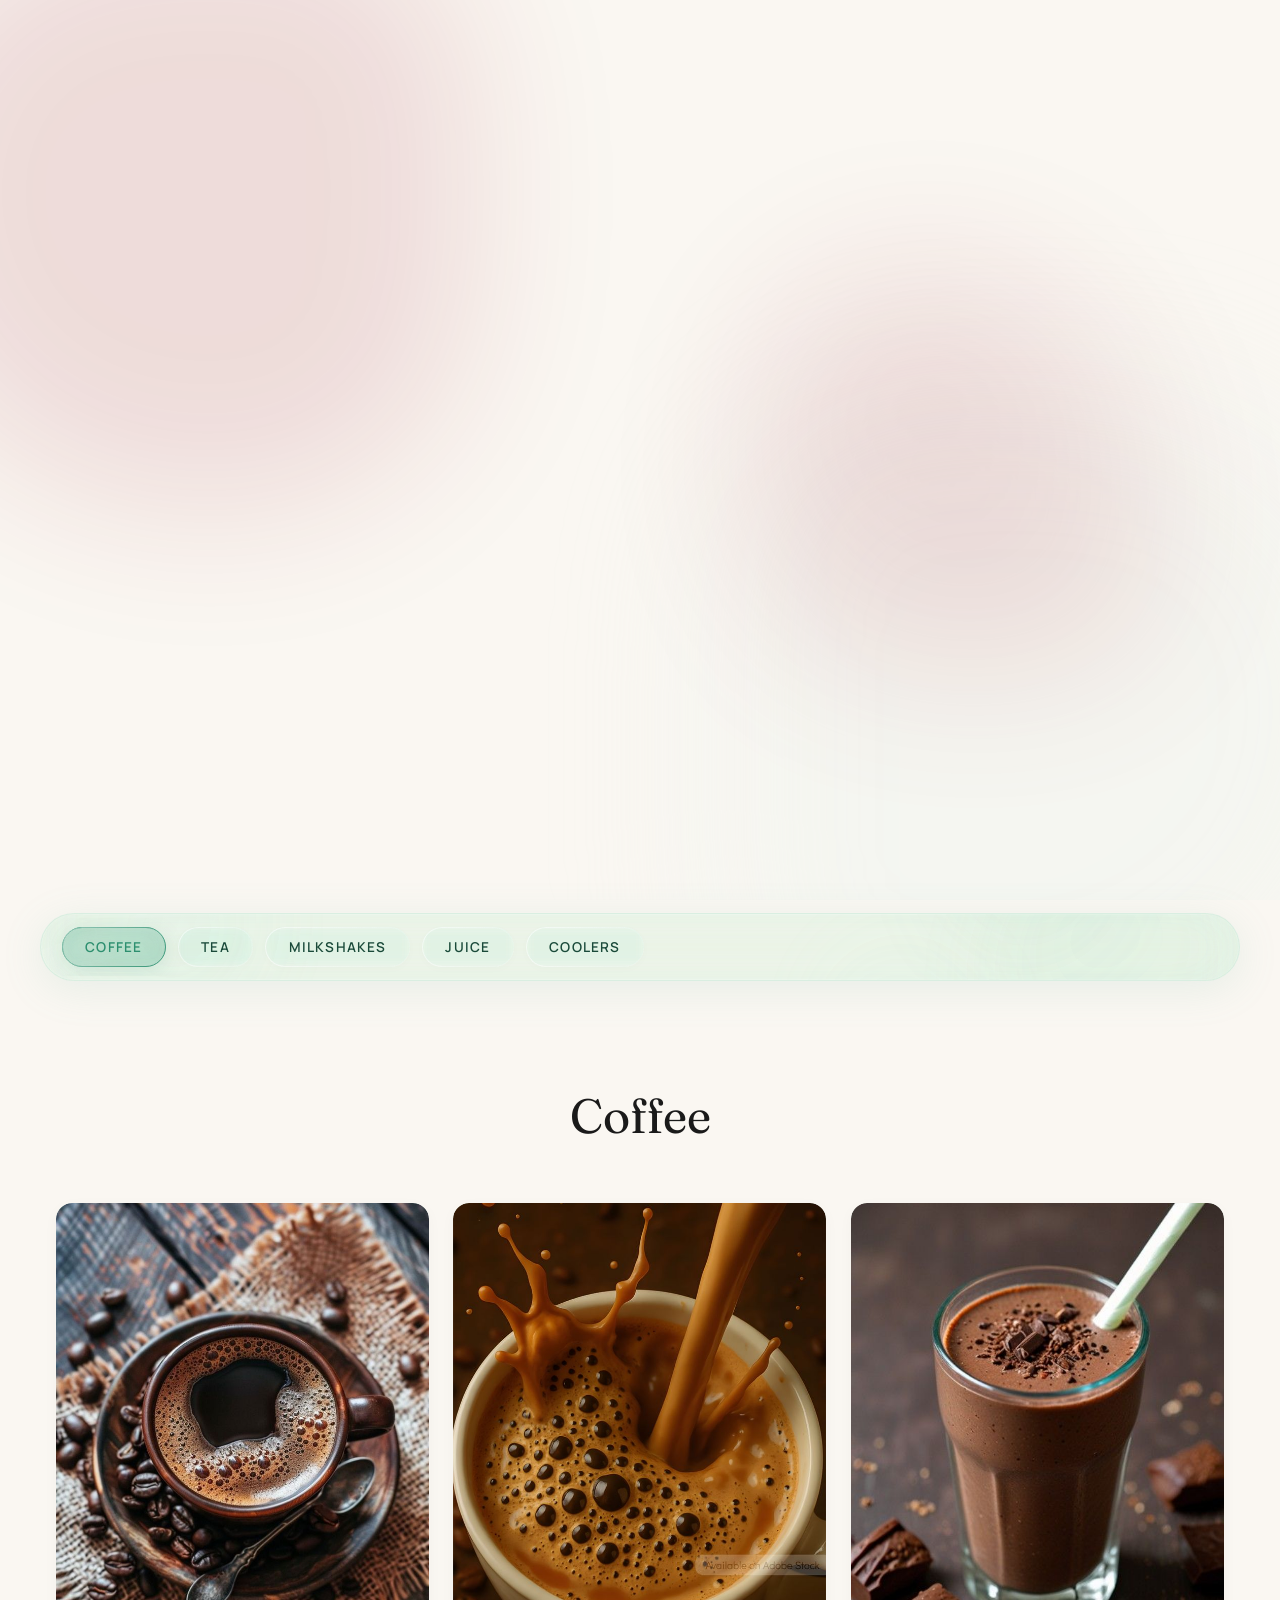
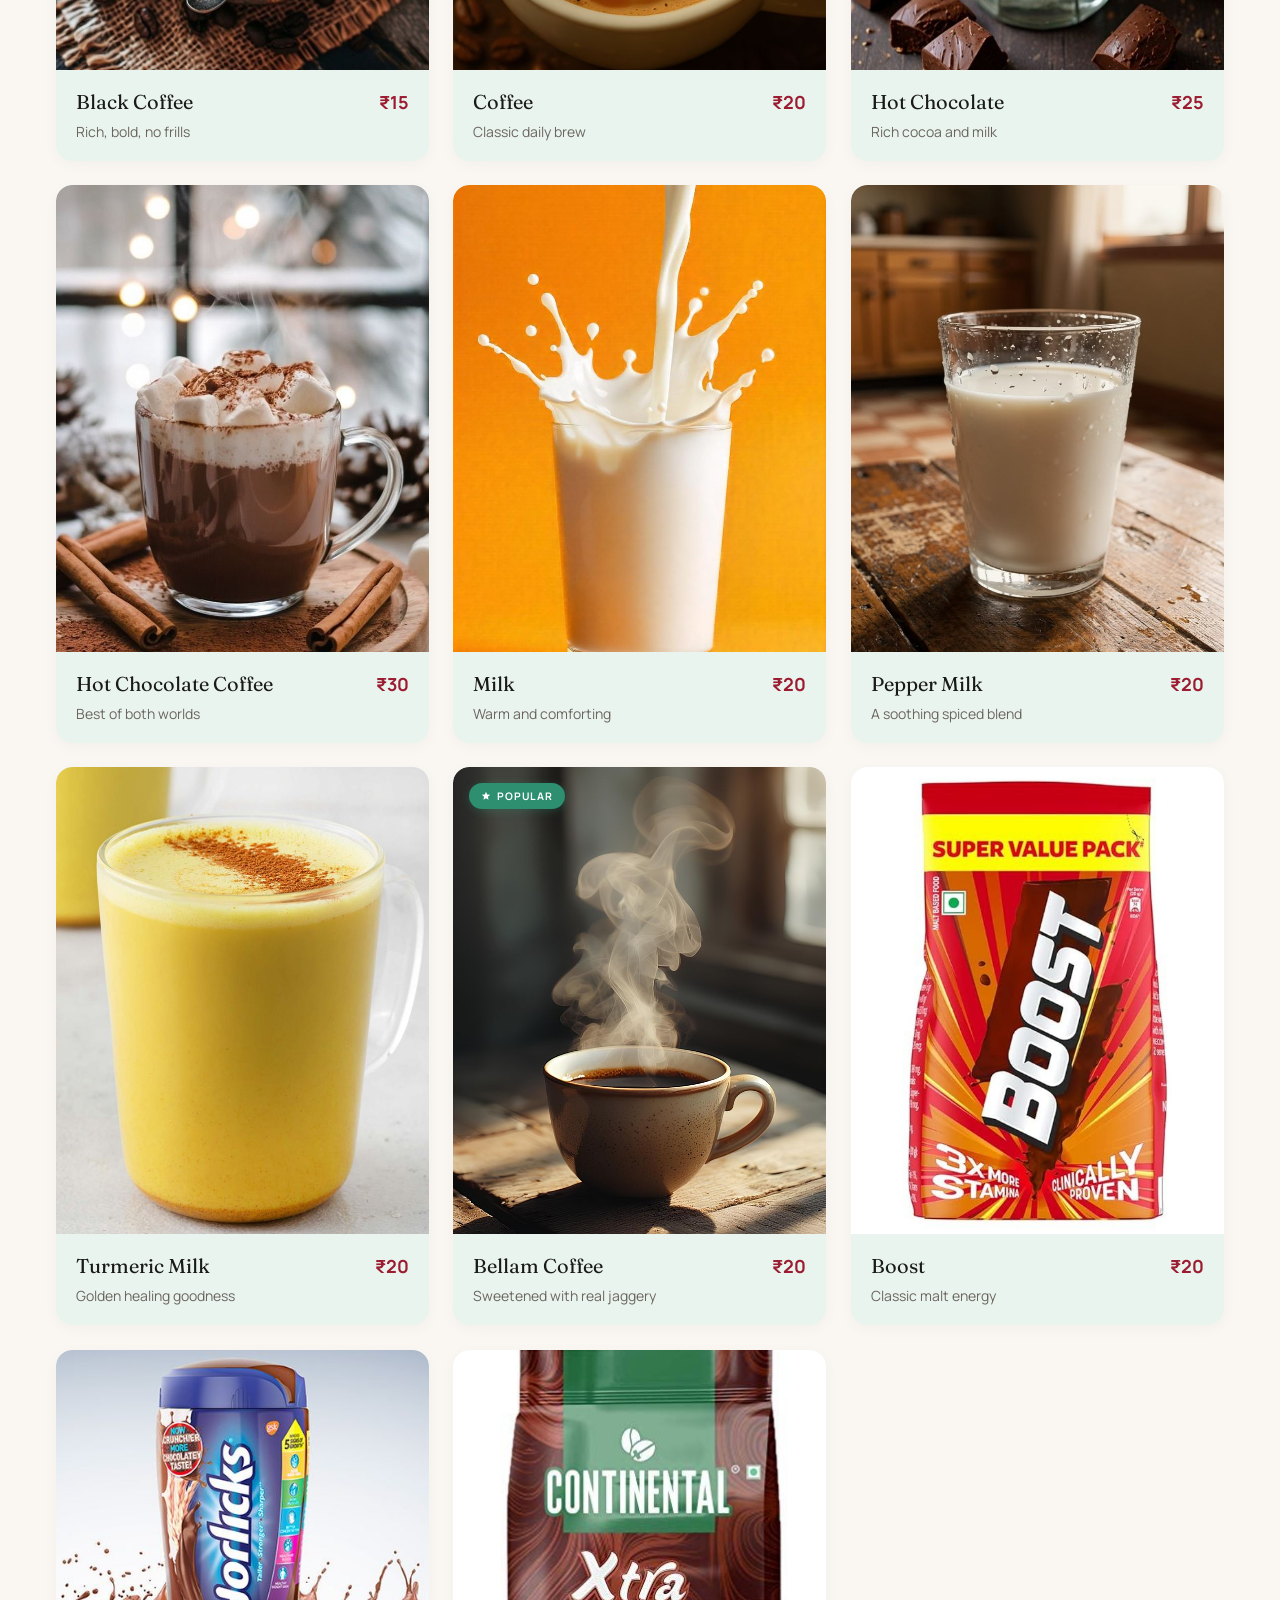
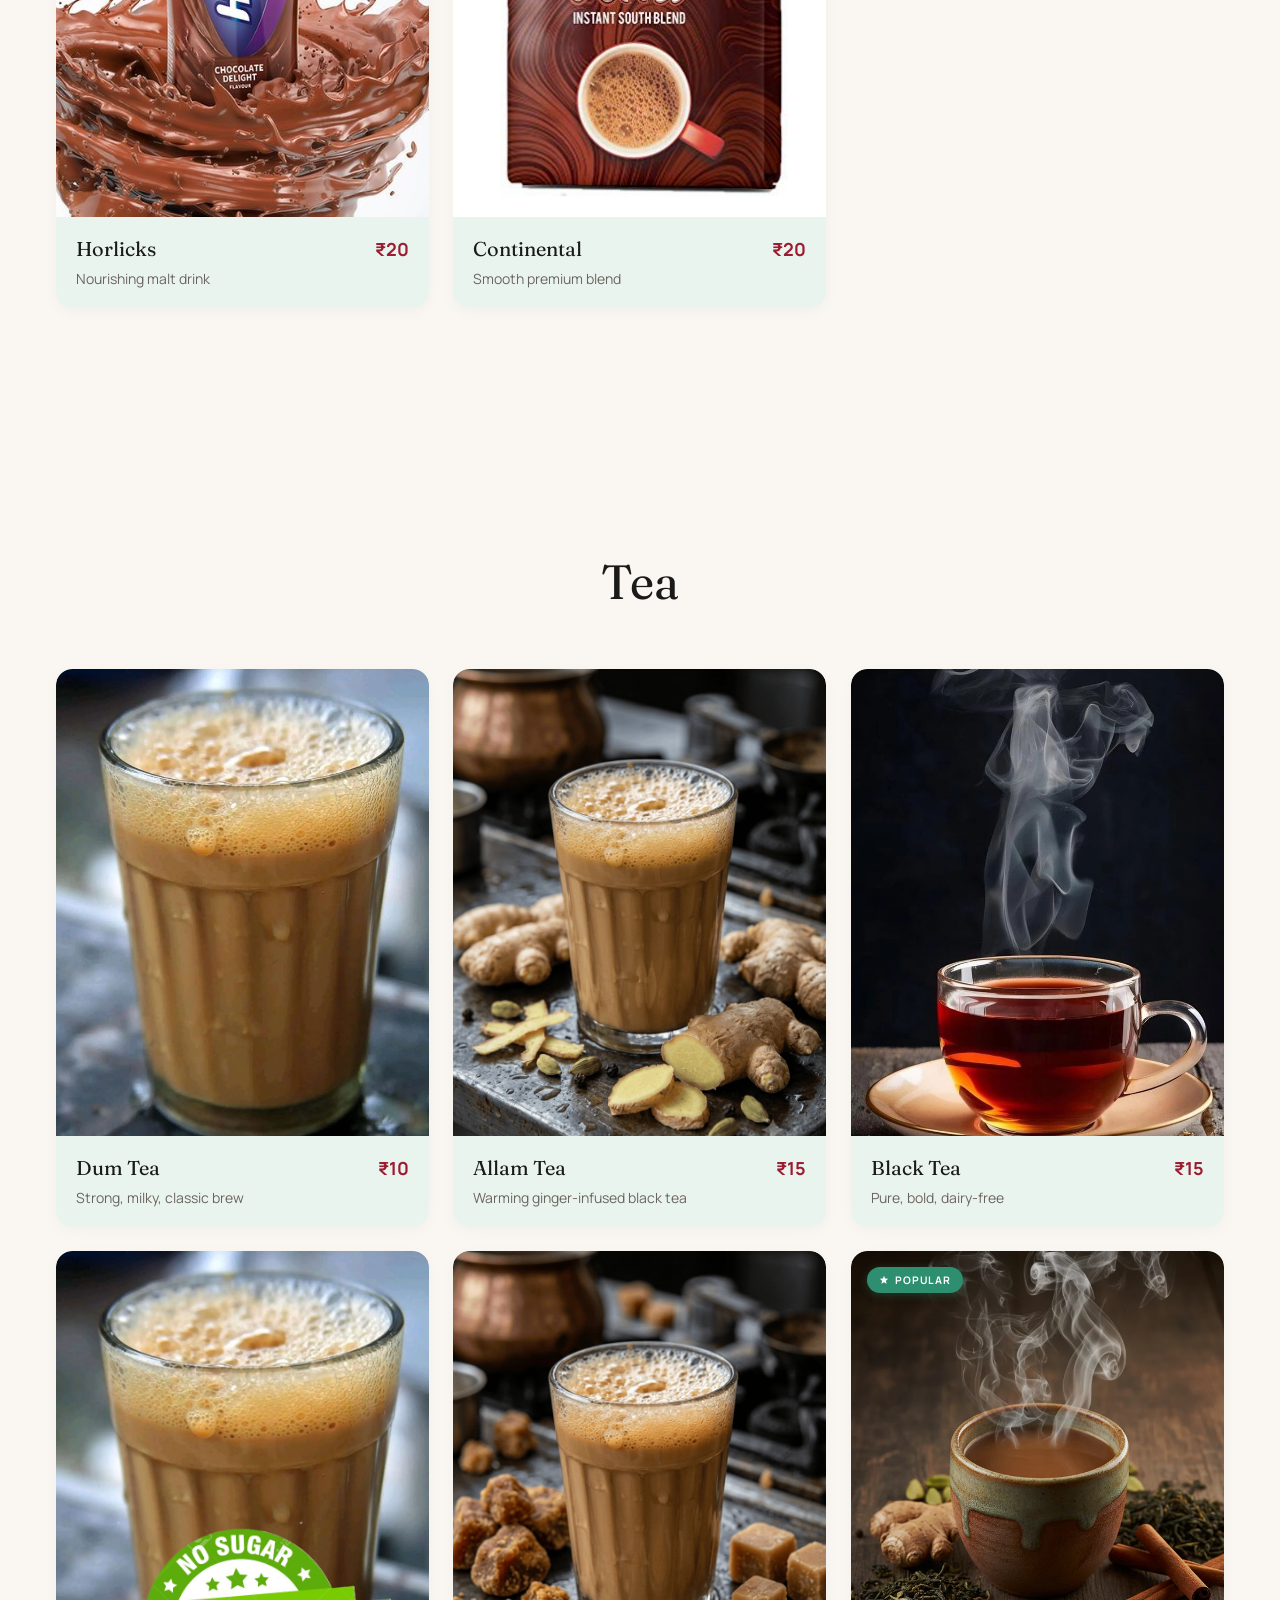
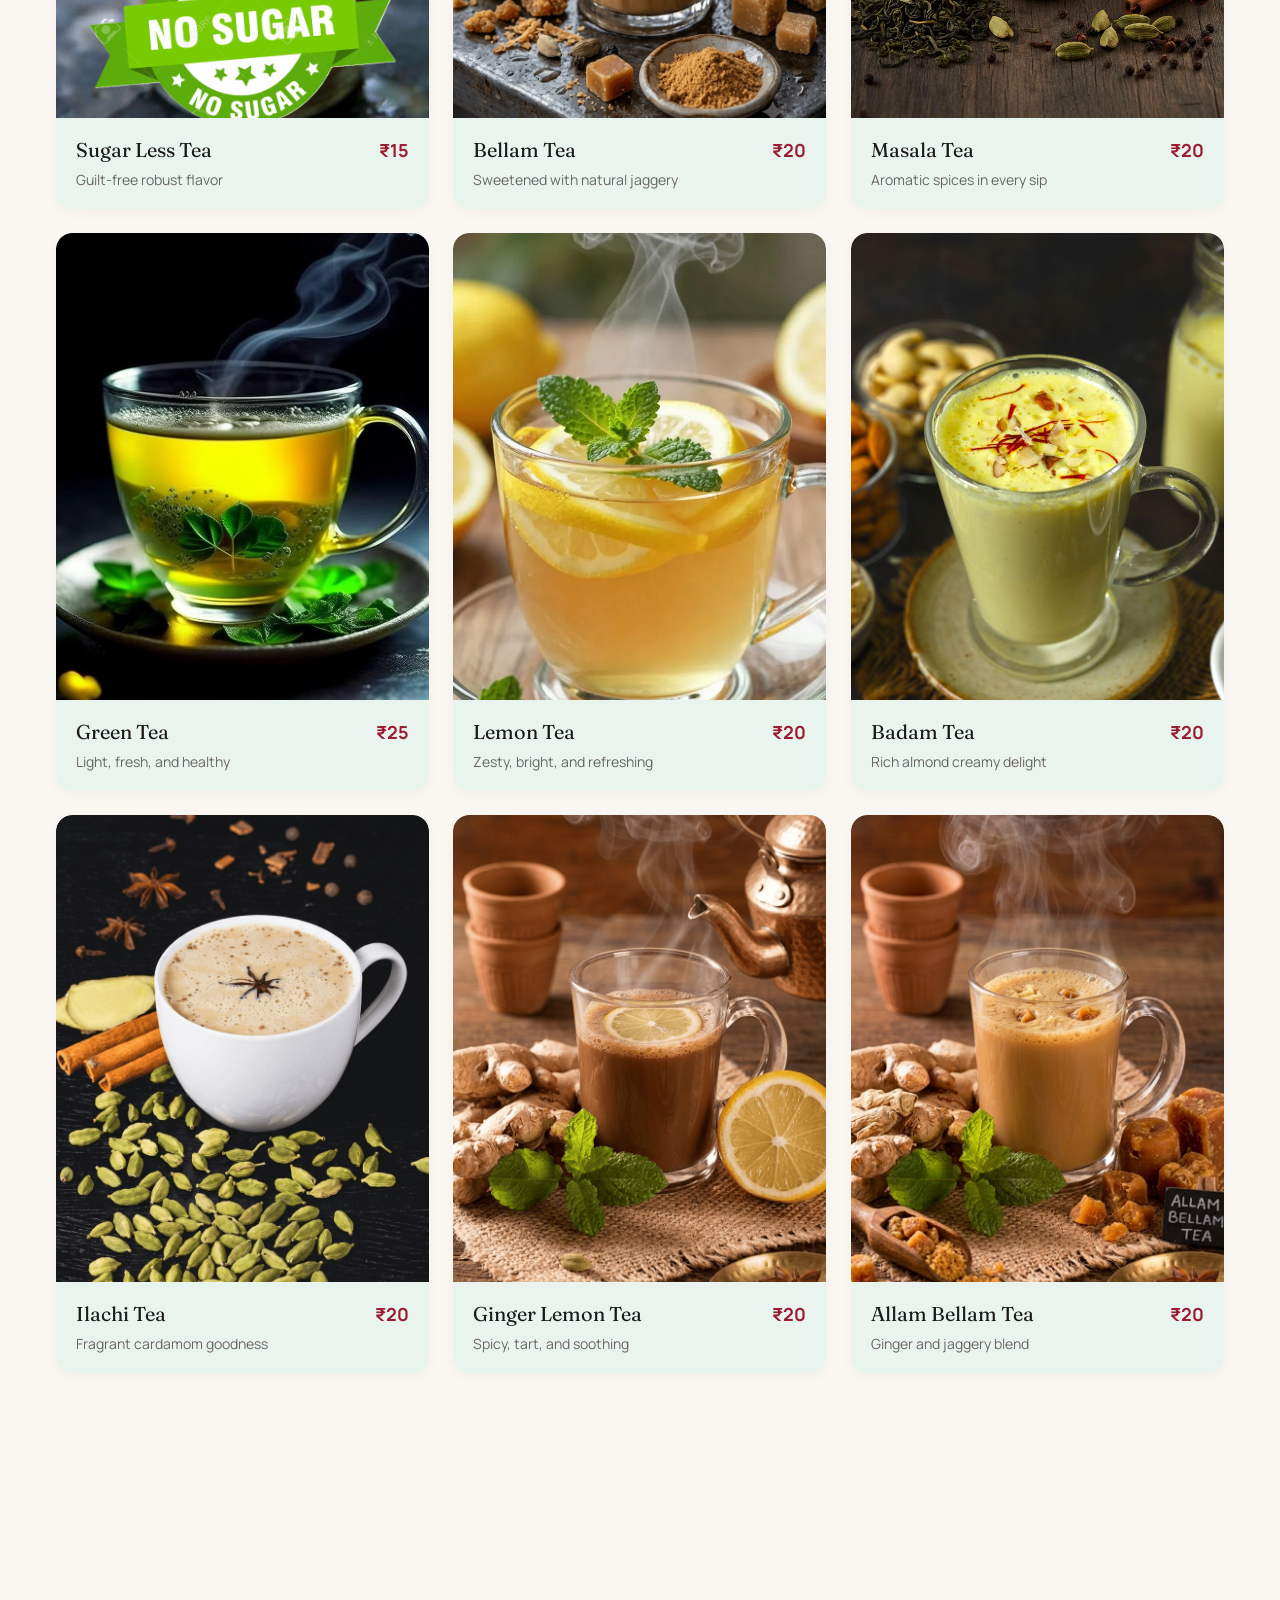
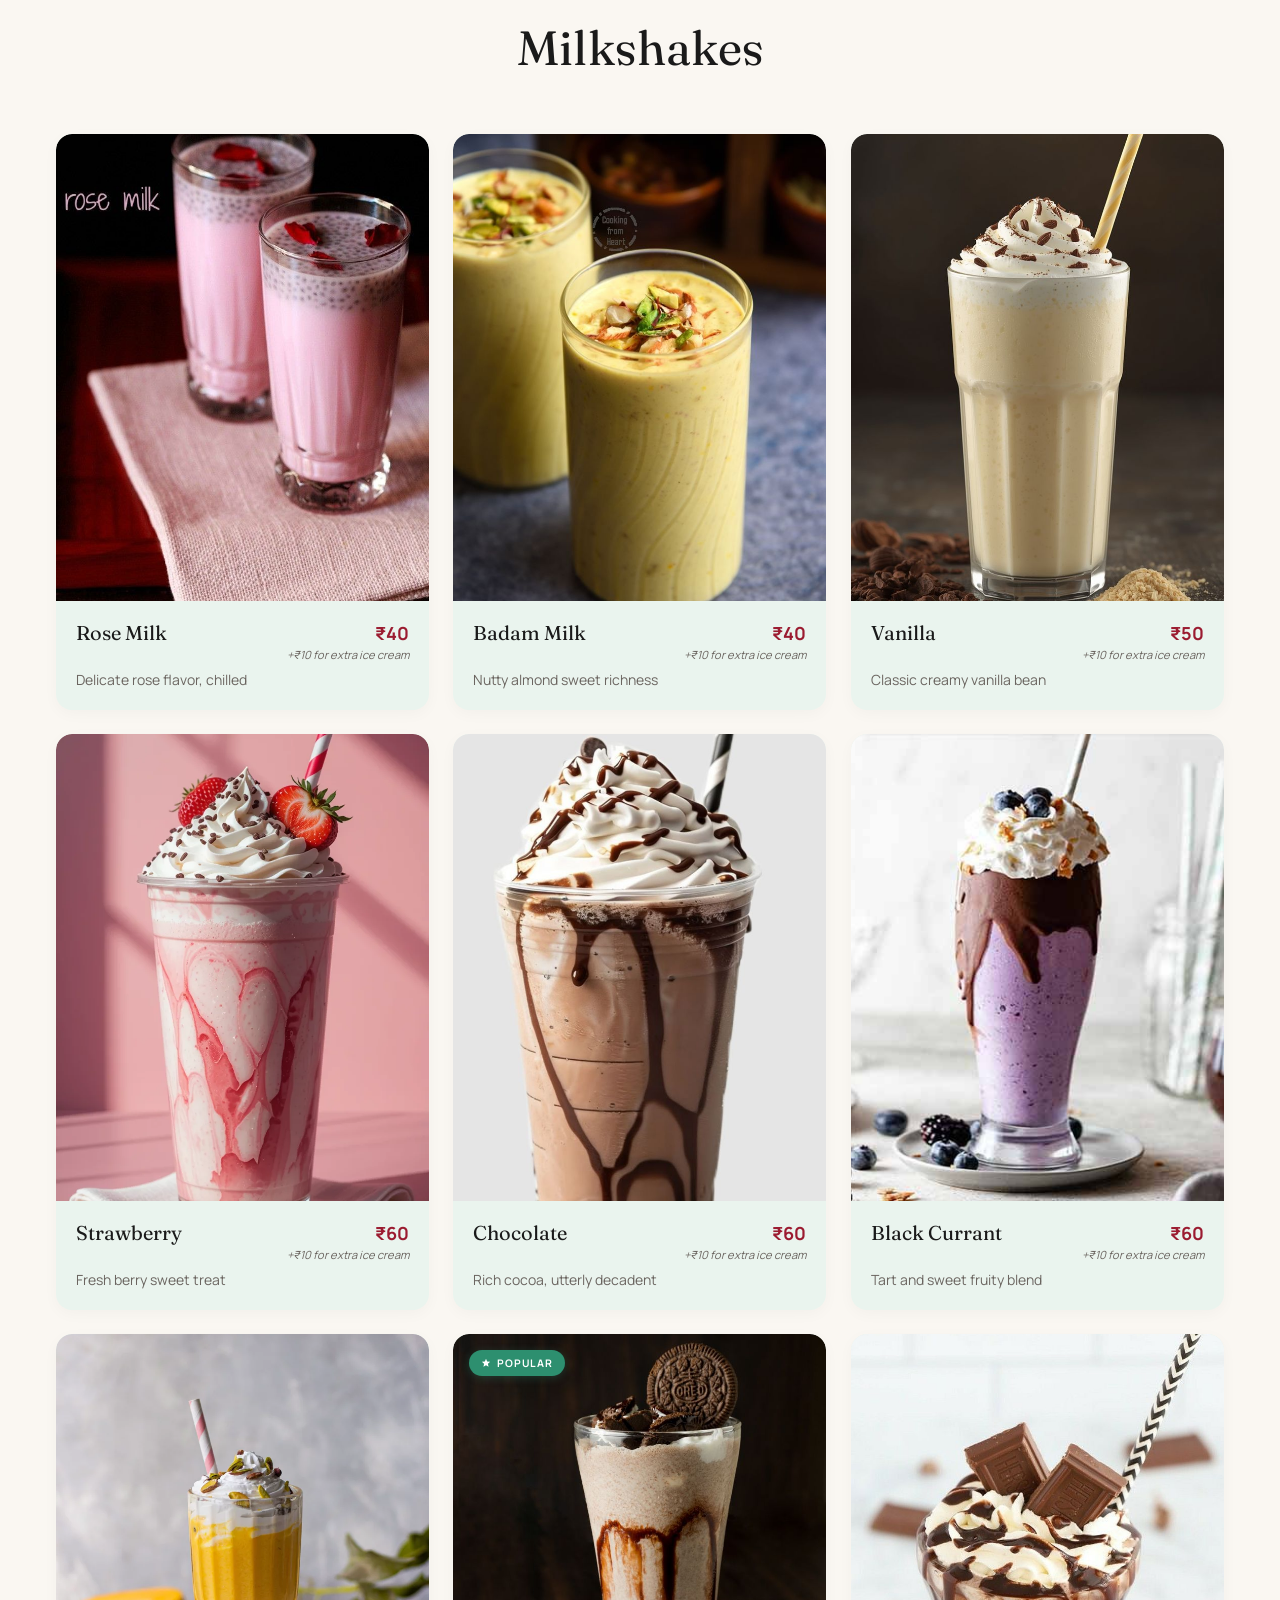
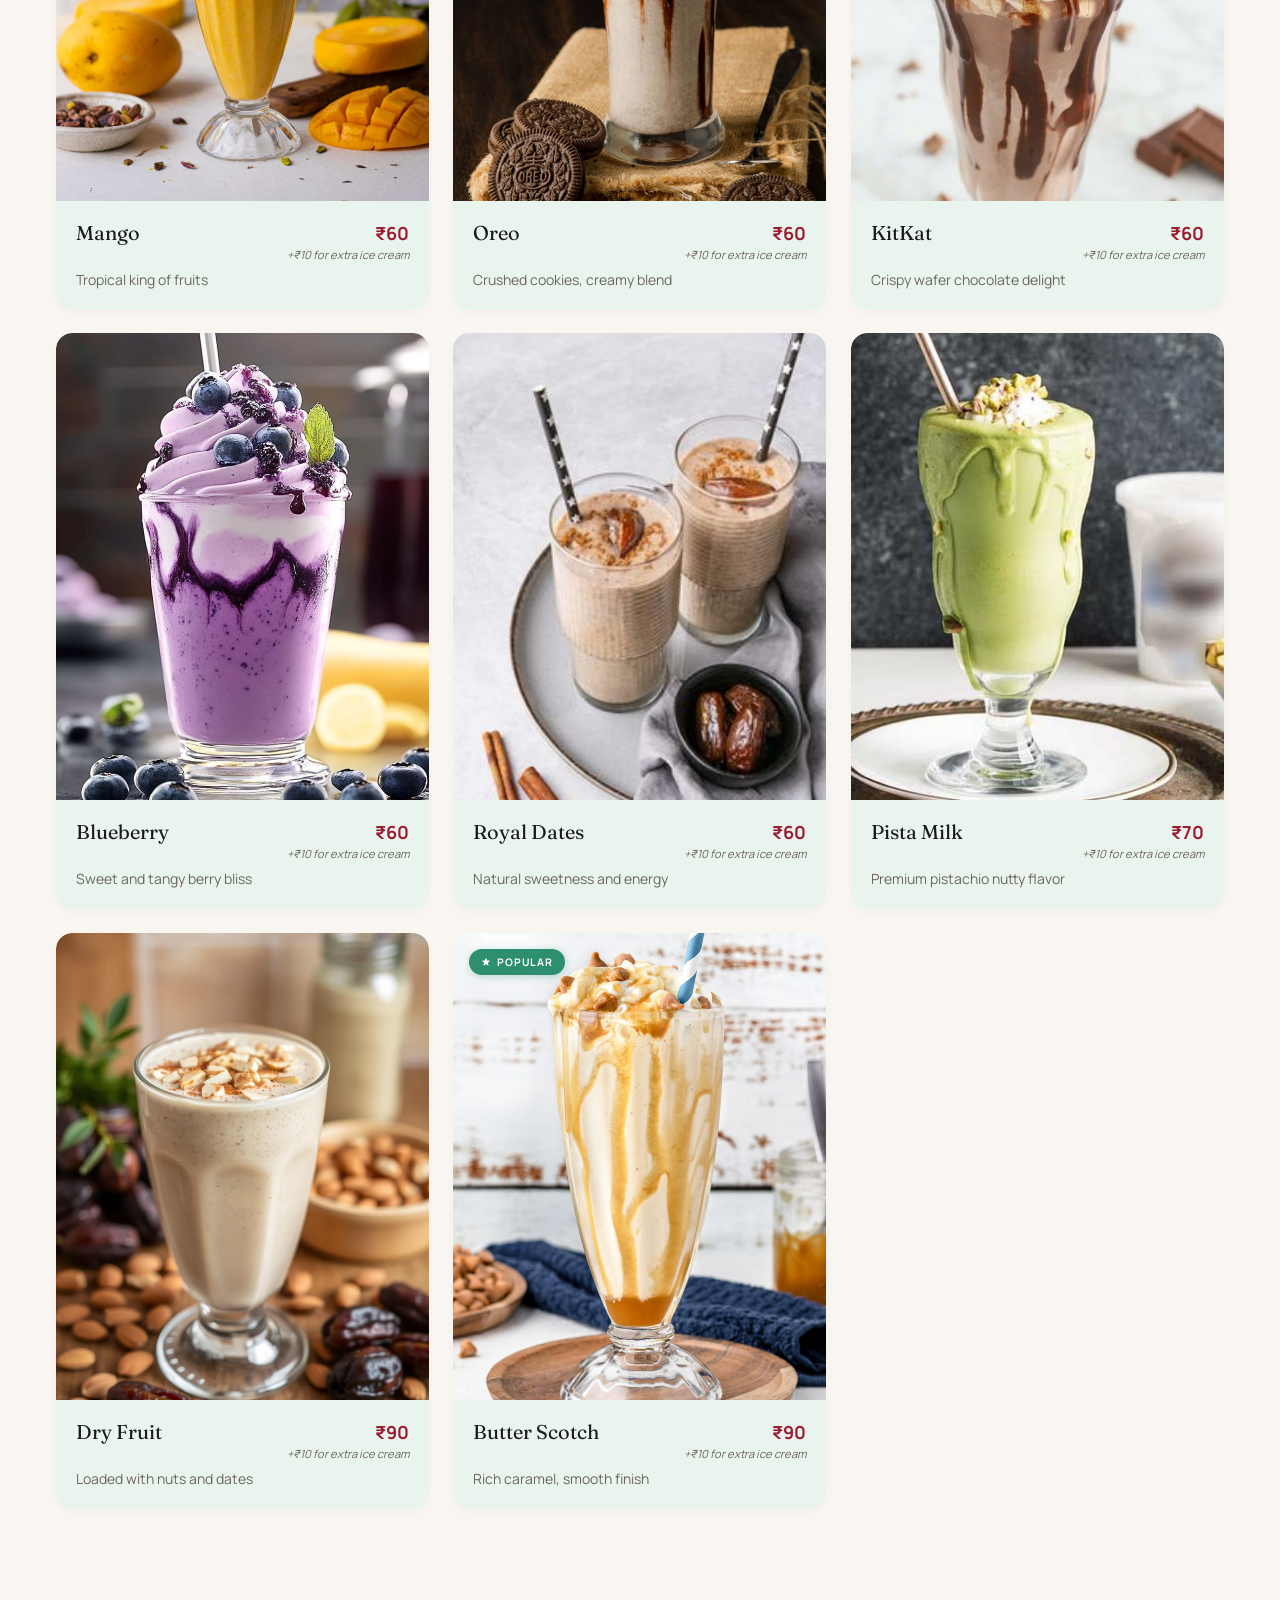
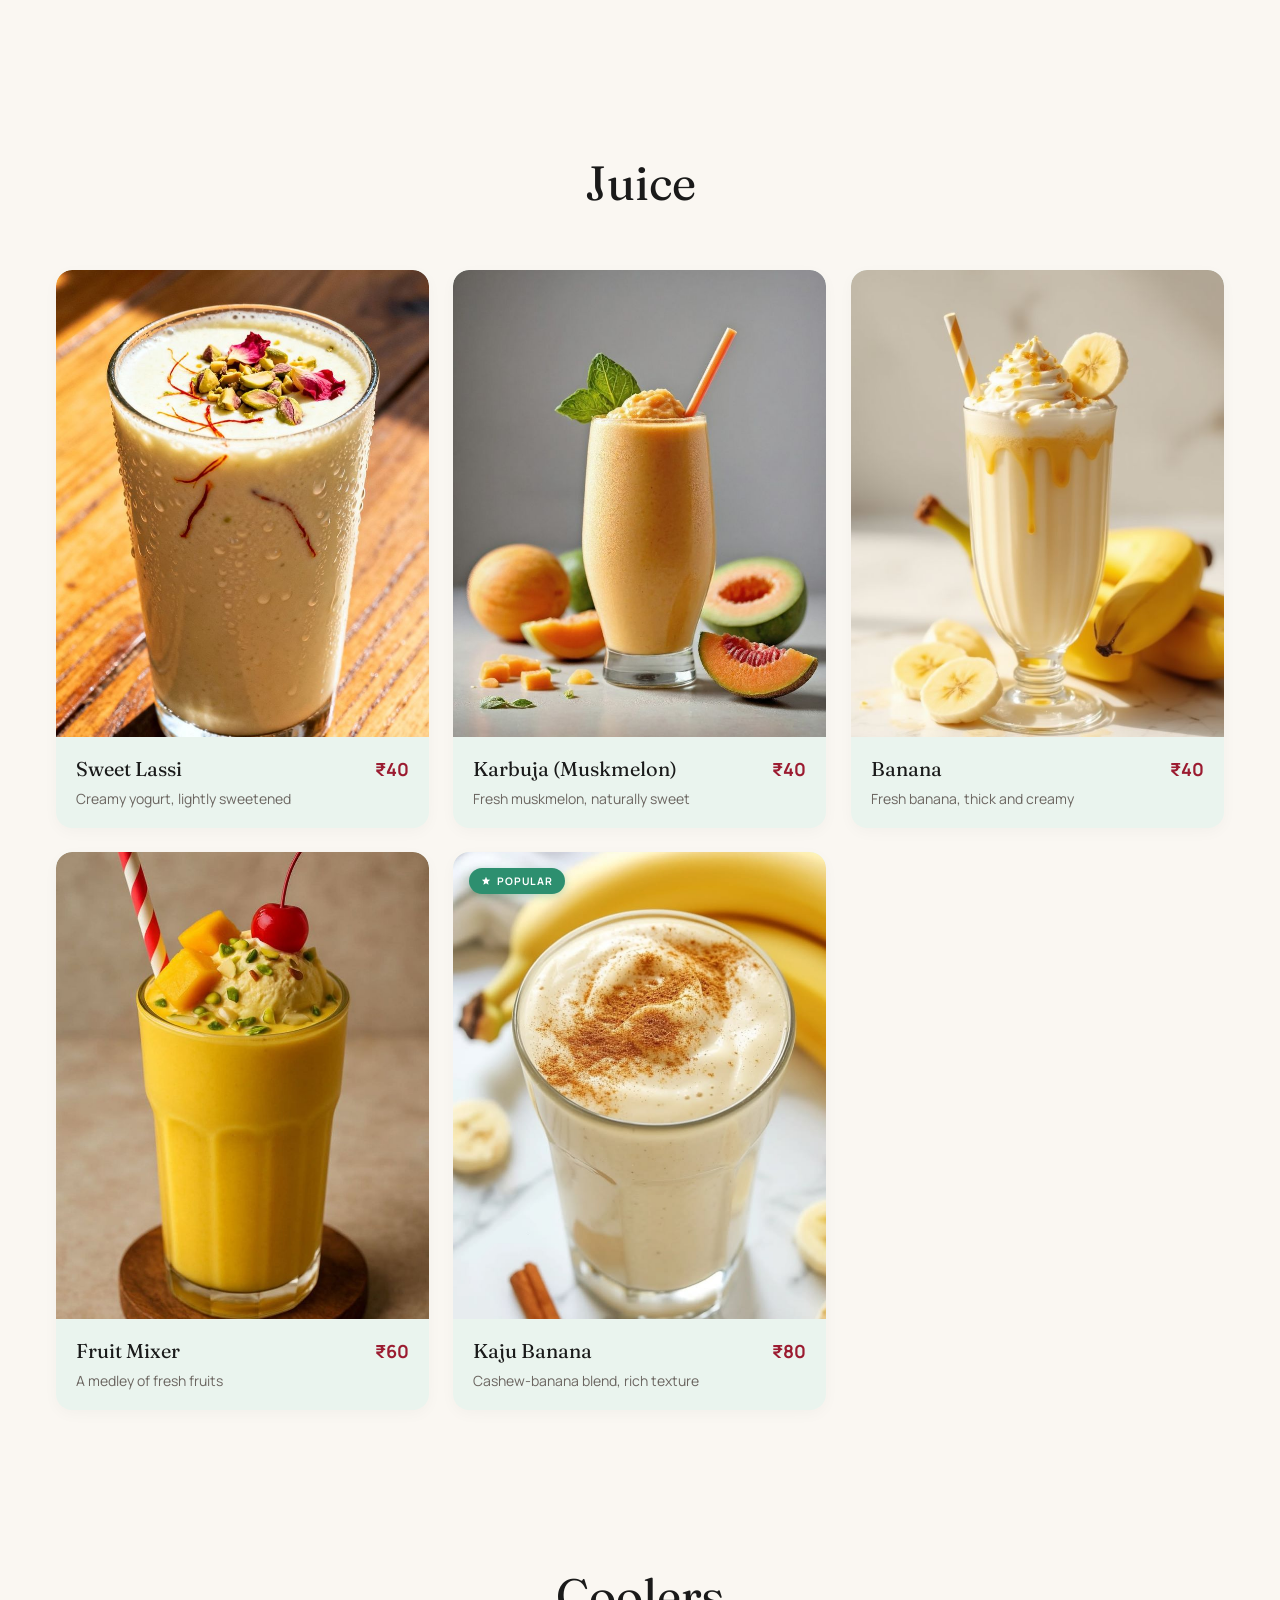
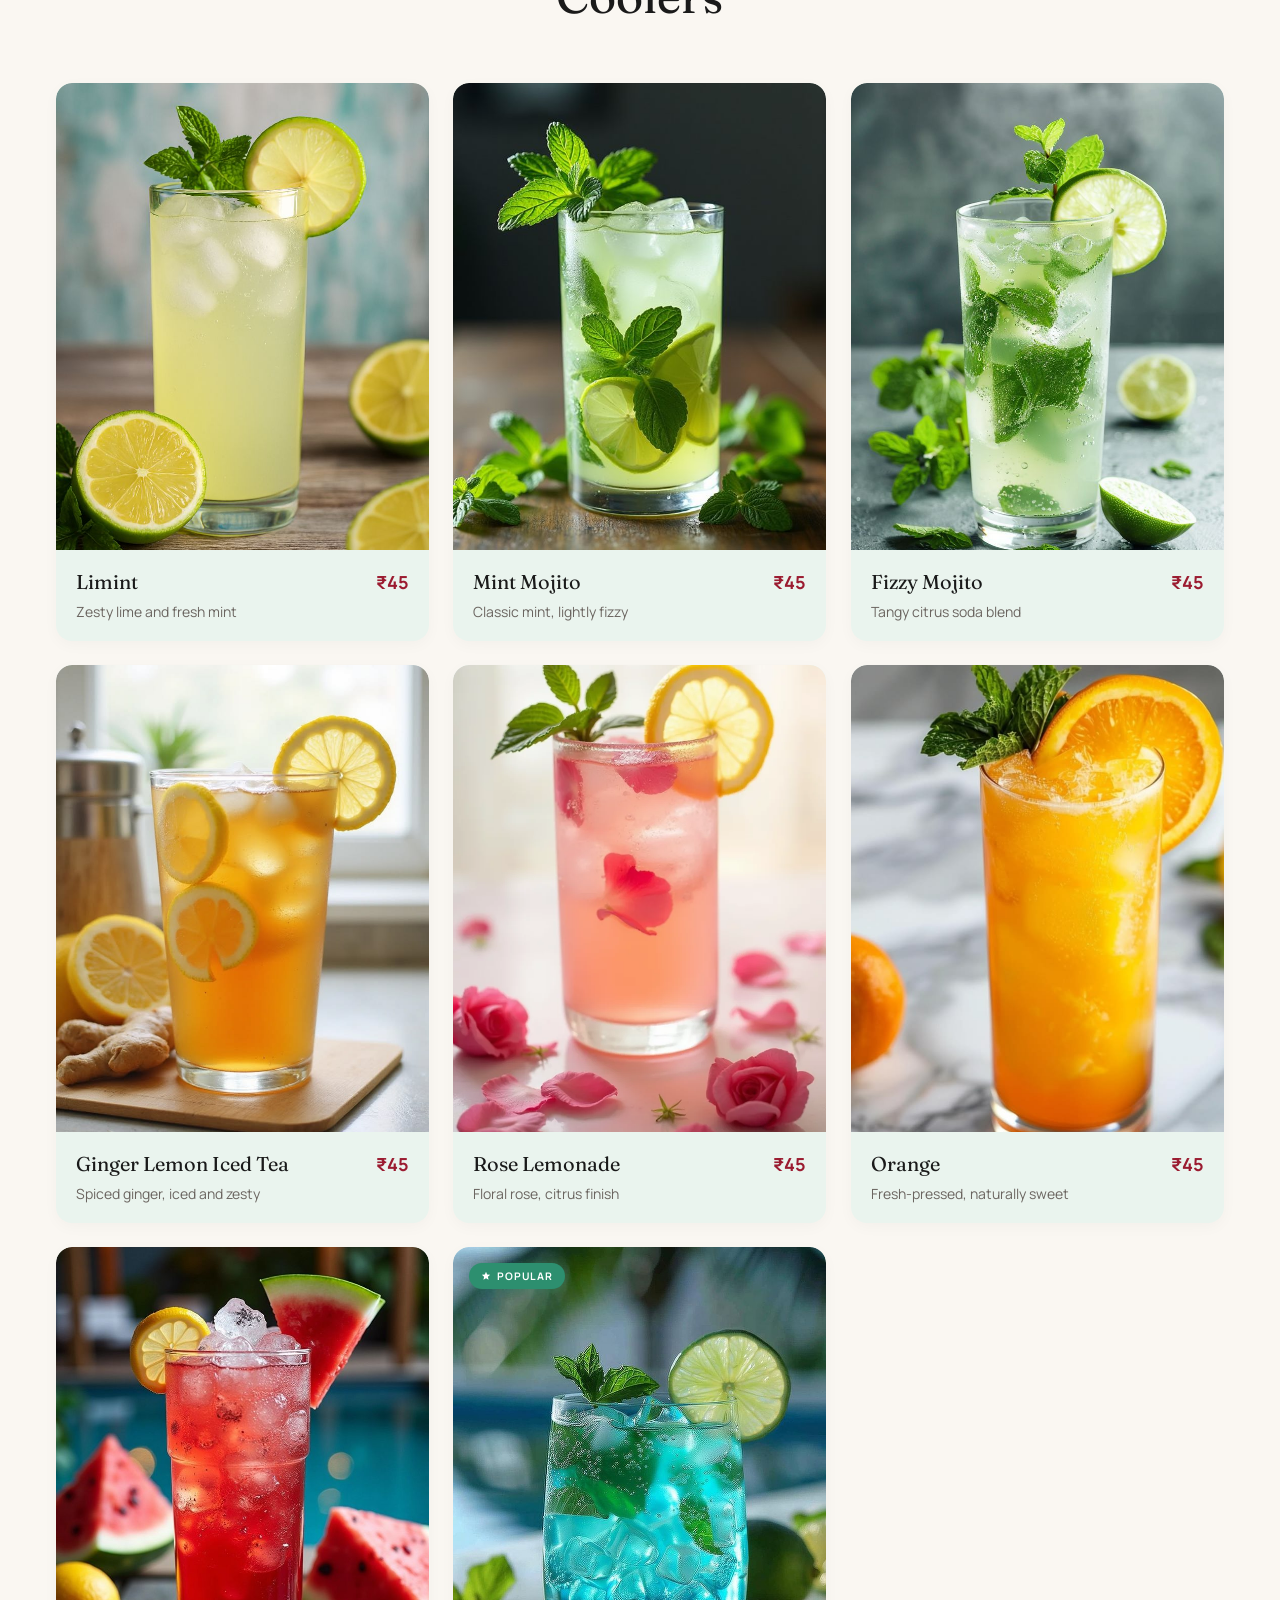
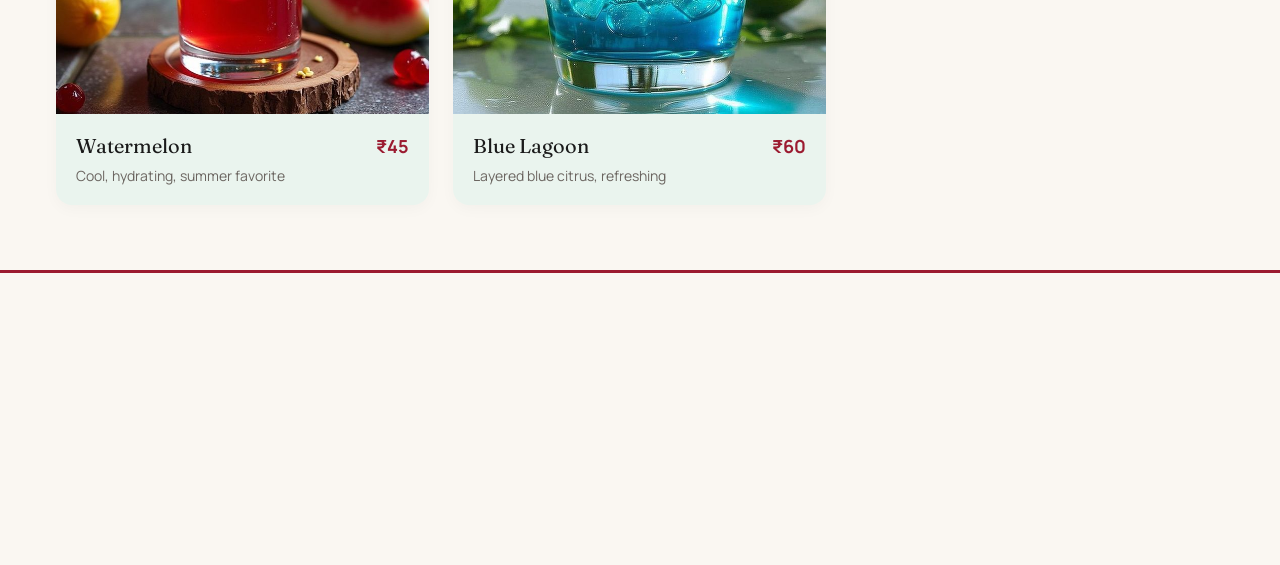
==== commit f6d4c12e: "Change 'Hello World' to 'Goodbye World'" ====
--- a/cilent1/index.html
+++ b/cilent1/index.html
@@ -1114,6 +1114,7 @@
                 opacity: 1;
                 transform: none;
             }
+
             .social-icon:hover,
             .back-to-top:hover svg {
                 transform: none;
@@ -1161,7 +1162,9 @@
             scrollbar-width: none;
         }
 
-        .item-modal::-webkit-scrollbar { display: none; }
+        .item-modal::-webkit-scrollbar {
+            display: none;
+        }
 
         .item-modal-overlay.is-open .item-modal {
             transform: translateY(0) scale(1);
@@ -1224,7 +1227,9 @@
         }
 
         .item-modal-popular svg {
-            width: 12px; height: 12px; fill: currentColor;
+            width: 12px;
+            height: 12px;
+            fill: currentColor;
         }
 
         .item-modal-desc {
@@ -1263,7 +1268,7 @@
             height: 36px;
             border-radius: 50%;
             border: none;
-            background: rgba(255,255,255,0.85);
+            background: rgba(255, 255, 255, 0.85);
             cursor: pointer;
             display: flex;
             align-items: center;
@@ -1273,7 +1278,10 @@
             z-index: 2;
         }
 
-        .item-modal-close:hover { background: var(--color-accent); color: #fff; }
+        .item-modal-close:hover {
+            background: var(--color-accent);
+            color: #fff;
+        }
 
         .item-modal-close:focus-visible {
             outline: 2px solid var(--color-accent);
@@ -1281,9 +1289,13 @@
         }
 
         @media (prefers-reduced-motion: reduce) {
+
             .item-modal-overlay,
-            .item-modal { transition: none; }
-        }
+            .item-modal {
+                transition: none;
+            }
+        }
+
         /* ============================================================= */
     </style>
 </head>
@@ -1581,7 +1593,7 @@
                 <div class="menu-card-wrapper">
                     <div class="menu-card">
                         <div class="menu-card-image-wrapper">
-                            <img src="assets/images/12.jfif" alt="Allam Tea" class="menu-card-image">
+                            <img src="assets/images/13-.png" alt="Allam Tea" class="menu-card-image">
                         </div>
                         <div class="menu-card-content">
                             <div class="menu-card-header">
@@ -1609,7 +1621,7 @@
                 <div class="menu-card-wrapper">
                     <div class="menu-card">
                         <div class="menu-card-image-wrapper">
-                            <img src="assets/images/12.jfif" alt="Sugar Less Tea" class="menu-card-image">
+                            <img src="assets/images/15.jpg" alt="Sugar Less Tea" class="menu-card-image">
                         </div>
                         <div class="menu-card-content">
                             <div class="menu-card-header">
@@ -1623,7 +1635,7 @@
                 <div class="menu-card-wrapper">
                     <div class="menu-card">
                         <div class="menu-card-image-wrapper">
-                            <img src="assets/images/12.jfif" alt="Bellam Tea" class="menu-card-image">
+                            <img src="assets/images/16.png" alt="Bellam Tea" class="menu-card-image">
                         </div>
                         <div class="menu-card-content">
                             <div class="menu-card-header">
@@ -1644,7 +1656,7 @@
                                 </svg>
                                 POPULAR
                             </div>
-                            <img src="assets/images/12.jfif" alt="Masala Tea" class="menu-card-image">
+                            <img src="assets/images/17.webp" alt="Masala Tea" class="menu-card-image">
                         </div>
                         <div class="menu-card-content">
                             <div class="menu-card-header">
@@ -1700,7 +1712,7 @@
                 <div class="menu-card-wrapper">
                     <div class="menu-card">
                         <div class="menu-card-image-wrapper">
-                            <img src="assets/images/12.jfif" alt="Ilachi Tea" class="menu-card-image">
+                            <img src="assets/images/21.png" alt="Ilachi Tea" class="menu-card-image">
                         </div>
                         <div class="menu-card-content">
                             <div class="menu-card-header">
@@ -1714,7 +1726,7 @@
                 <div class="menu-card-wrapper">
                     <div class="menu-card">
                         <div class="menu-card-image-wrapper">
-                            <img src="assets/images/12.jfif" alt="Ginger Lemon Tea" class="menu-card-image">
+                            <img src="assets/images/22.png" alt="Ginger Lemon Tea" class="menu-card-image">
                         </div>
                         <div class="menu-card-content">
                             <div class="menu-card-header">
@@ -1728,7 +1740,7 @@
                 <div class="menu-card-wrapper">
                     <div class="menu-card">
                         <div class="menu-card-image-wrapper">
-                            <img src="assets/images/12.jfif" alt="Allam Bellam Tea" class="menu-card-image">
+                            <img src="assets/images/23.png" alt="Allam Bellam Tea" class="menu-card-image">
                         </div>
                         <div class="menu-card-content">
                             <div class="menu-card-header">
@@ -2248,13 +2260,17 @@
                 </div>
                 <div class="footer-info footer-anim-item">
                     <p>Pulapalli, Palakollu</p>
-                    <p>Open Daily: 7:00 AM – 10:00 PM</p>
-                    <p style="margin-top: 0.5rem; font-size: 0.85em; opacity: 0.8;">*All images are for reference purposes only.</p>
+                    <p>Open Daily: 6:00 AM – 9:00 PM</p>
+                    <p style="margin-top: 0.5rem; font-size: 0.85em; opacity: 0.8;">*All images are for reference
+                        purposes only.</p>
                 </div>
                 <div class="footer-social footer-anim-item">
-                    <a href="#" class="social-icon" aria-label="WhatsApp">
-                        <svg viewBox="0 0 24 24" fill="none" stroke="currentColor" stroke-width="2" stroke-linecap="round" stroke-linejoin="round">
-                            <path d="M22 16.92v3a2 2 0 0 1-2.18 2 19.79 19.79 0 0 1-8.63-3.07 19.5 19.5 0 0 1-6-6 19.79 19.79 0 0 1-3.07-8.67A2 2 0 0 1 4.11 2h3a2 2 0 0 1 2 1.72 12.84 12.84 0 0 0 .7 2.81 2 2 0 0 1-.45 2.11L8.09 9.91a16 16 0 0 0 6 6l1.27-1.27a2 2 0 0 1 2.11-.45 12.84 12.84 0 0 0 2.81.7A2 2 0 0 1 22 16.92z"></path>
+                    <a href="tel:8885517179" class="social-icon" aria-label="Call">
+                        <svg viewBox="0 0 24 24" fill="none" stroke="currentColor" stroke-width="2"
+                            stroke-linecap="round" stroke-linejoin="round">
+                            <path
+                                d="M22 16.92v3a2 2 0 0 1-2.18 2 19.79 19.79 0 0 1-8.63-3.07 19.5 19.5 0 0 1-6-6 19.79 19.79 0 0 1-3.07-8.67A2 2 0 0 1 4.11 2h3a2 2 0 0 1 2 1.72 12.84 12.84 0 0 0 .7 2.81 2 2 0 0 1-.45 2.11L8.09 9.91a16 16 0 0 0 6 6l1.27-1.27a2 2 0 0 1 2.11-.45 12.84 12.84 0 0 0 2.81.7A2 2 0 0 1 22 16.92z">
+                            </path>
                         </svg>
                     </a>
                 </div>
@@ -2263,7 +2279,8 @@
                 <p class="copyright">&copy; 2026 Aaradhya Cafe. All rights reserved.</p>
                 <button class="back-to-top" id="back-to-top" aria-label="Back to top">
                     Back to top
-                    <svg viewBox="0 0 24 24" fill="none" stroke="currentColor" stroke-width="2" stroke-linecap="round" stroke-linejoin="round">
+                    <svg viewBox="0 0 24 24" fill="none" stroke="currentColor" stroke-width="2" stroke-linecap="round"
+                        stroke-linejoin="round">
                         <polyline points="18 15 12 9 6 15"></polyline>
                     </svg>
                 </button>
@@ -2656,11 +2673,13 @@
     </script>
 
     <!-- ITEM DETAIL MODAL OVERLAY -->
-    <div id="item-modal-overlay" class="item-modal-overlay" role="dialog" aria-modal="true" aria-labelledby="item-modal-name">
+    <div id="item-modal-overlay" class="item-modal-overlay" role="dialog" aria-modal="true"
+        aria-labelledby="item-modal-name">
         <div class="item-modal-backdrop"></div>
         <div class="item-modal">
             <button id="item-modal-close" class="item-modal-close" aria-label="Close details">
-                <svg width="18" height="18" viewBox="0 0 24 24" fill="none" stroke="currentColor" stroke-width="2.5" stroke-linecap="round" stroke-linejoin="round">
+                <svg width="18" height="18" viewBox="0 0 24 24" fill="none" stroke="currentColor" stroke-width="2.5"
+                    stroke-linecap="round" stroke-linejoin="round">
                     <line x1="18" y1="6" x2="6" y2="18"></line>
                     <line x1="6" y1="6" x2="18" y2="18"></line>
                 </svg>
@@ -2674,7 +2693,10 @@
                     <span id="item-modal-price" class="item-modal-price"></span>
                 </div>
                 <div id="item-modal-popular" class="item-modal-popular" hidden>
-                    <svg viewBox="0 0 24 24"><path d="M12 17.27L18.18 21l-1.64-7.03L22 9.24l-7.19-.61L12 2 9.19 8.63 2 9.24l5.46 4.73L5.82 21z"/></svg>
+                    <svg viewBox="0 0 24 24">
+                        <path
+                            d="M12 17.27L18.18 21l-1.64-7.03L22 9.24l-7.19-.61L12 2 9.19 8.63 2 9.24l5.46 4.73L5.82 21z" />
+                    </svg>
                     MOST POPULAR
                 </div>
                 <p id="item-modal-desc" class="item-modal-desc"></p>
@@ -2685,4 +2707,4 @@
     </div>
 </body>
 
-</html>+</html>
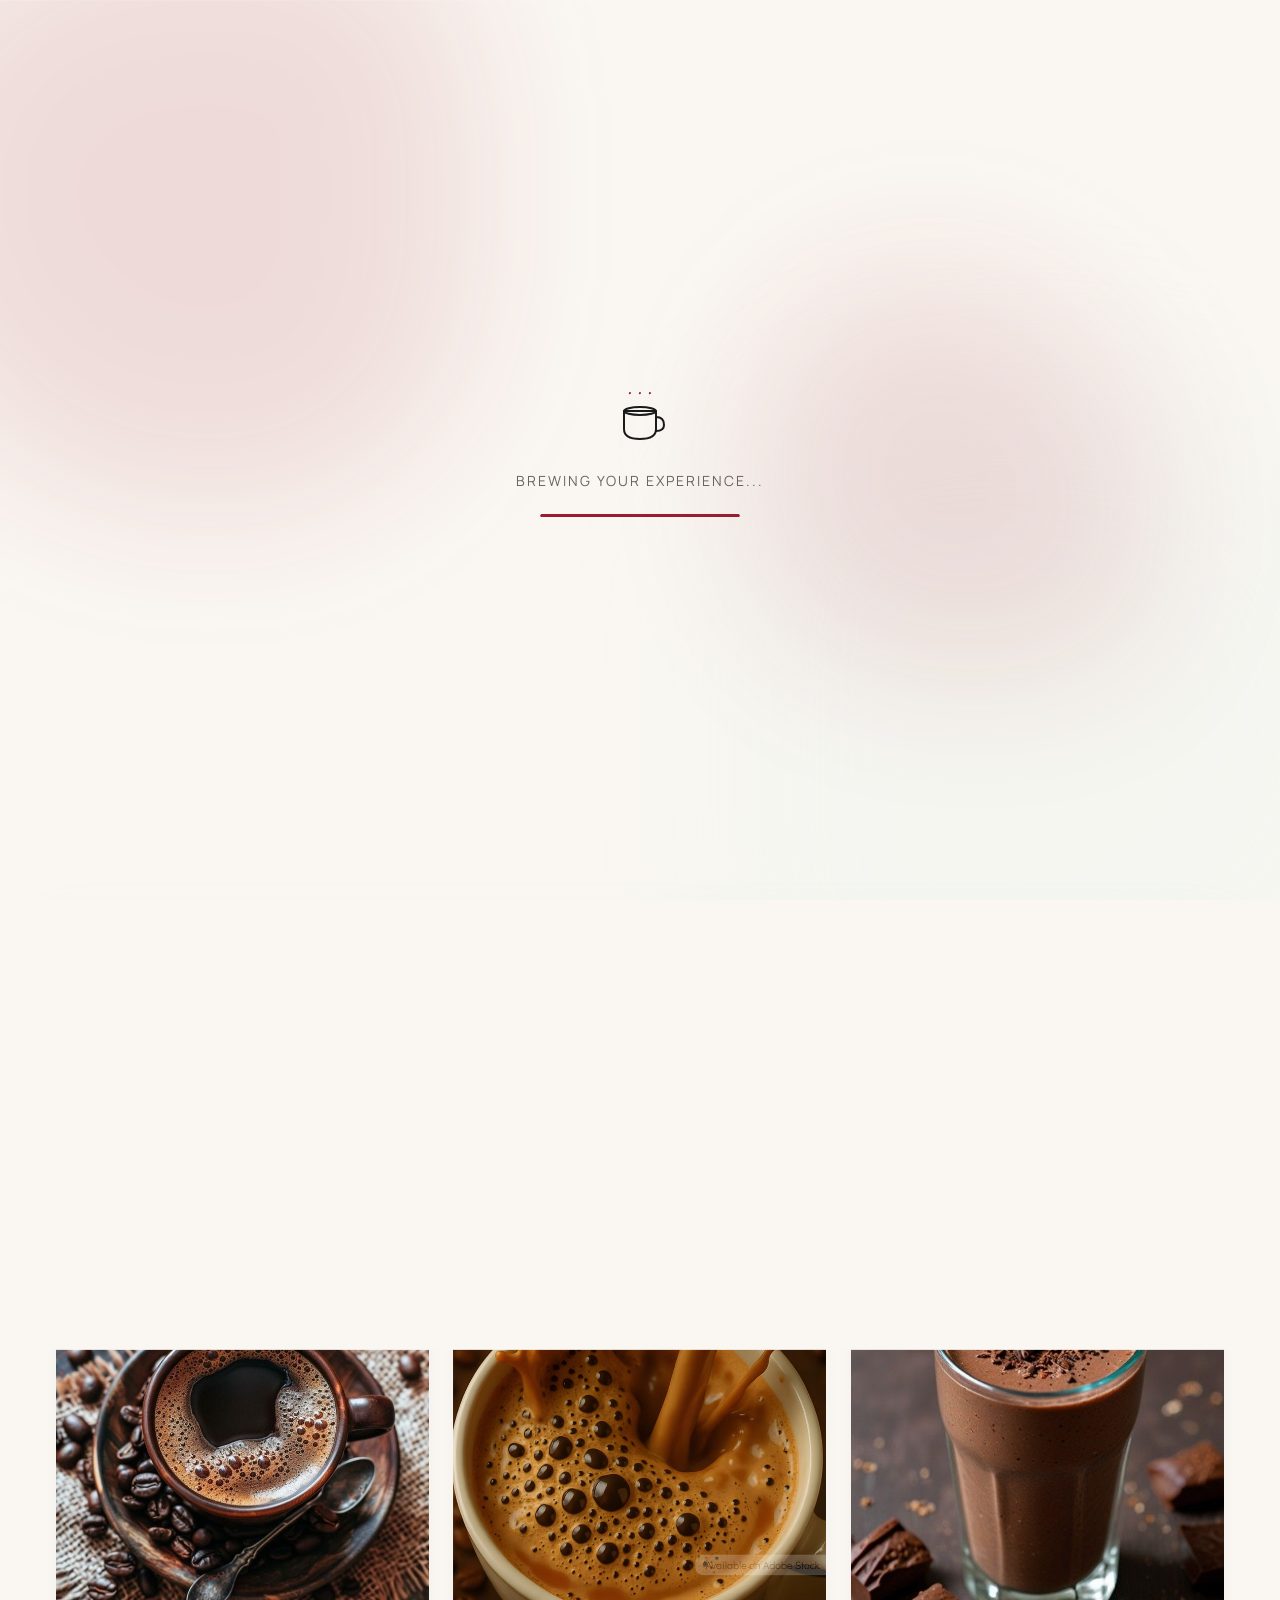
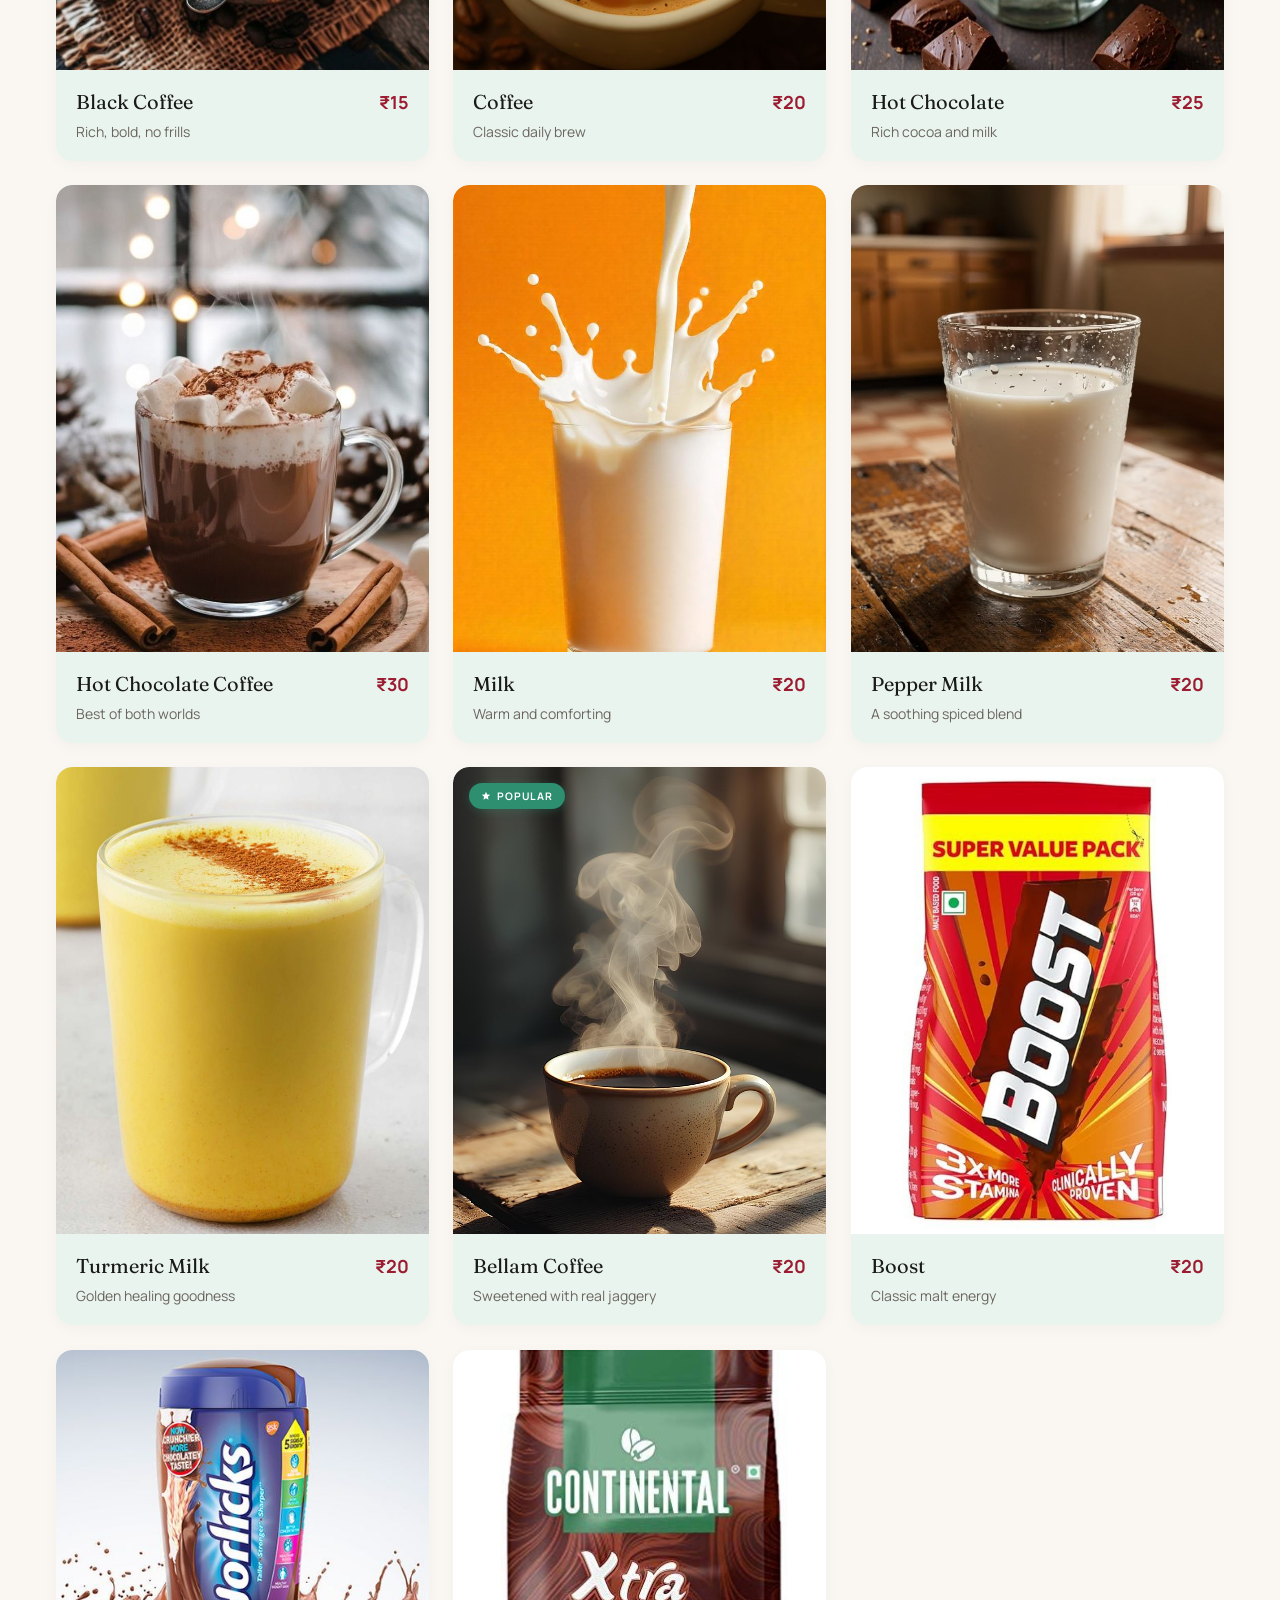
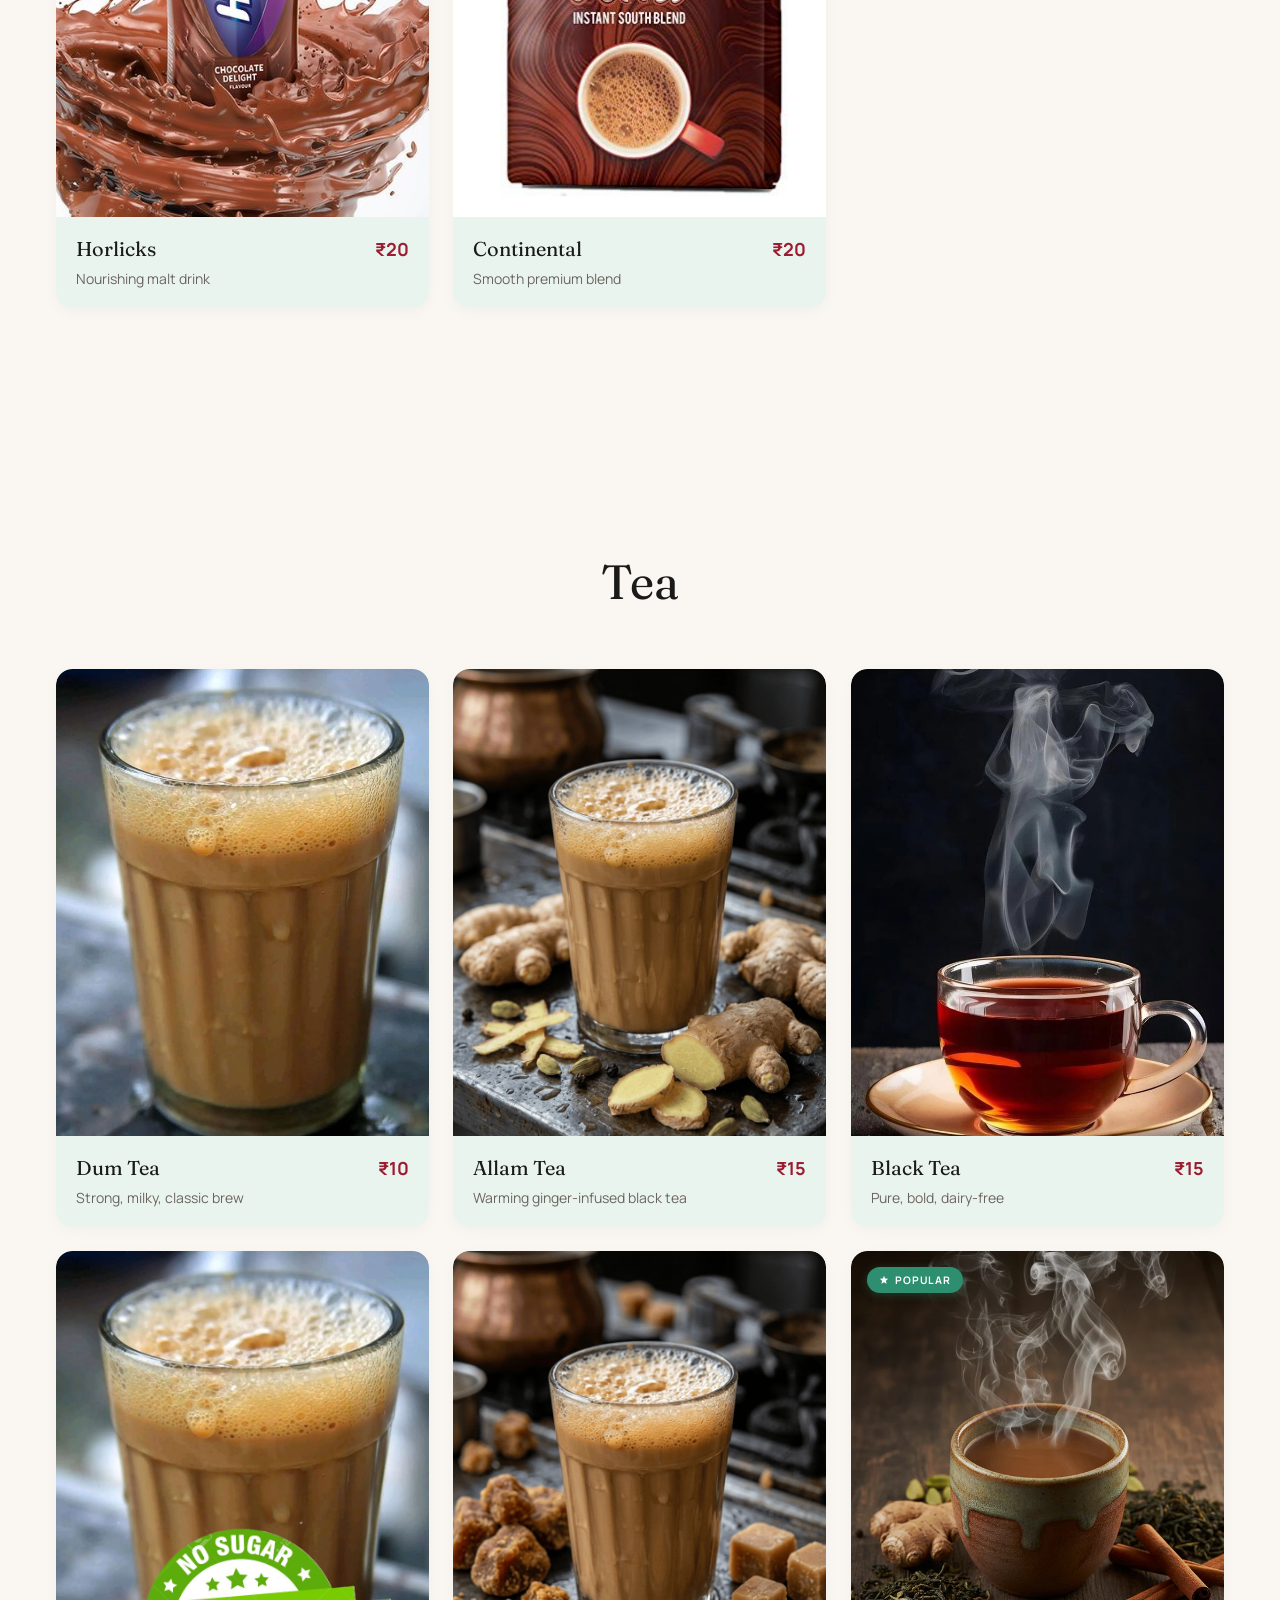
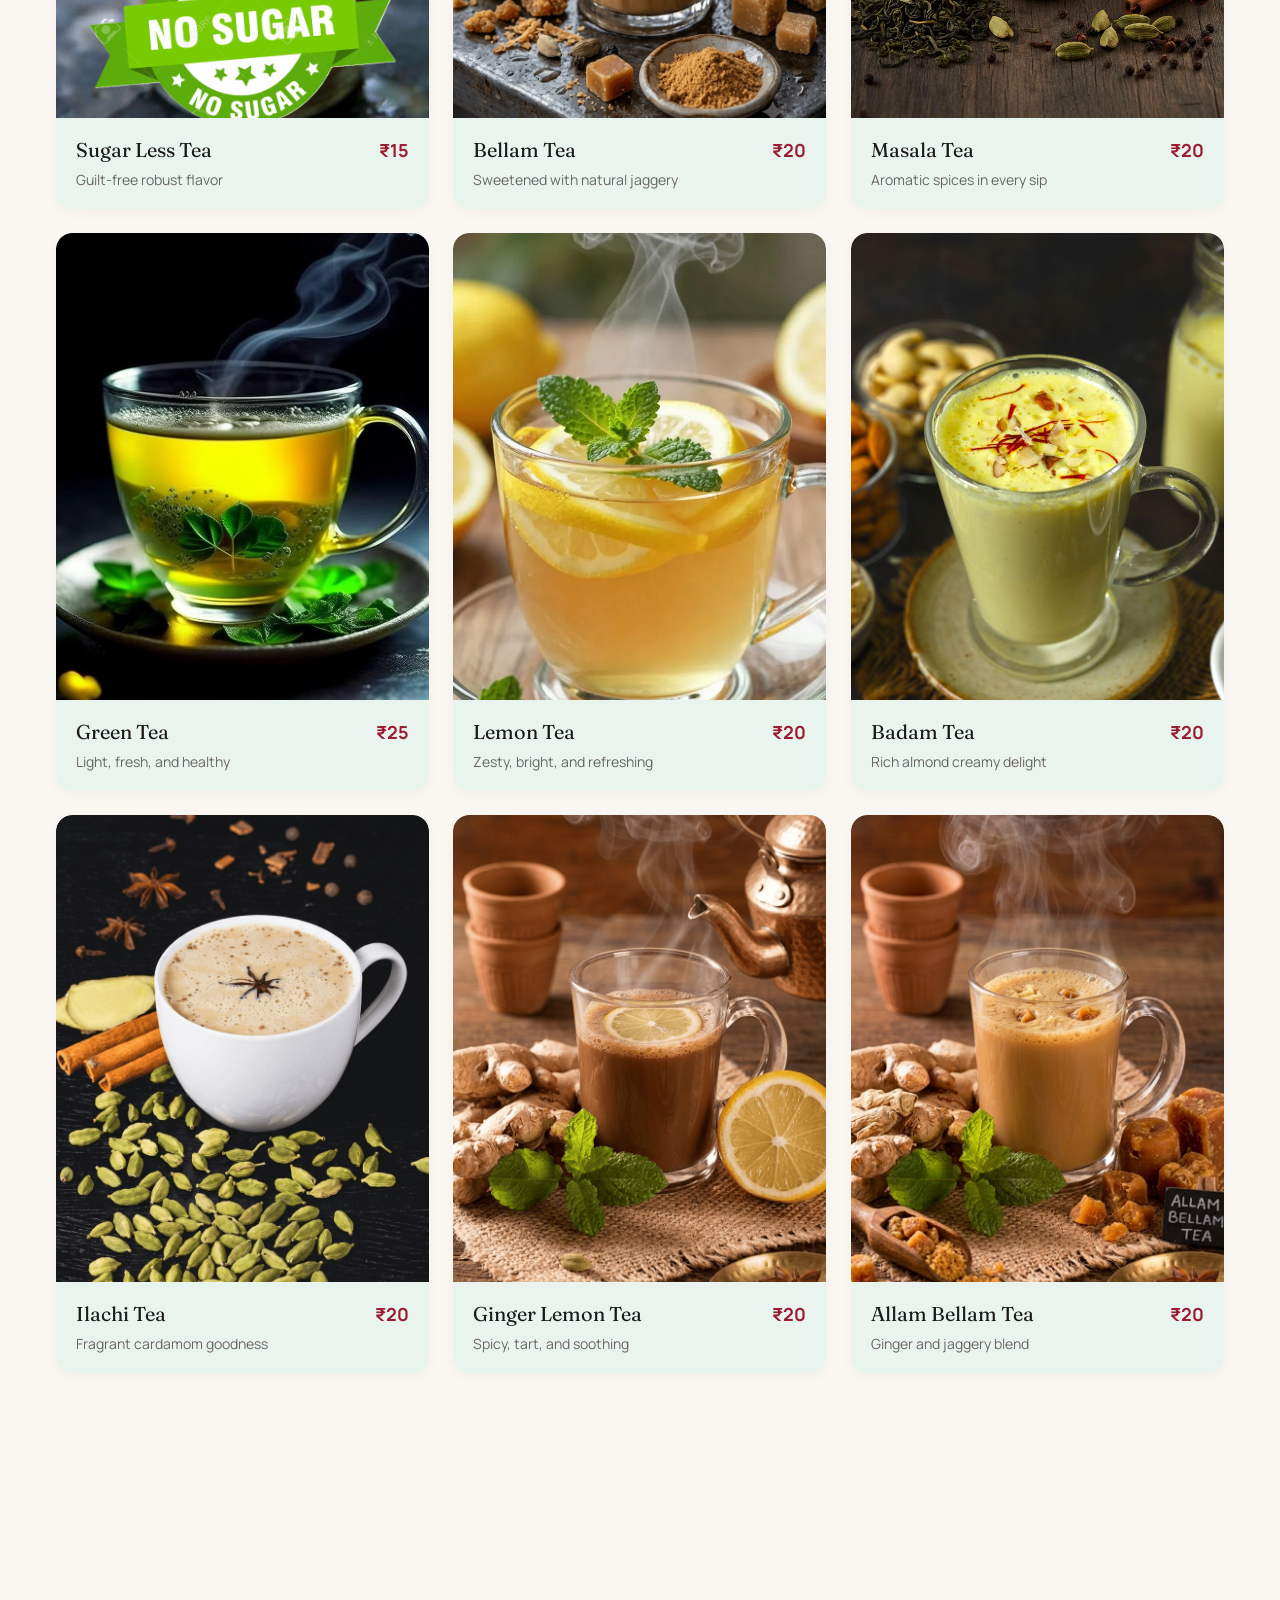
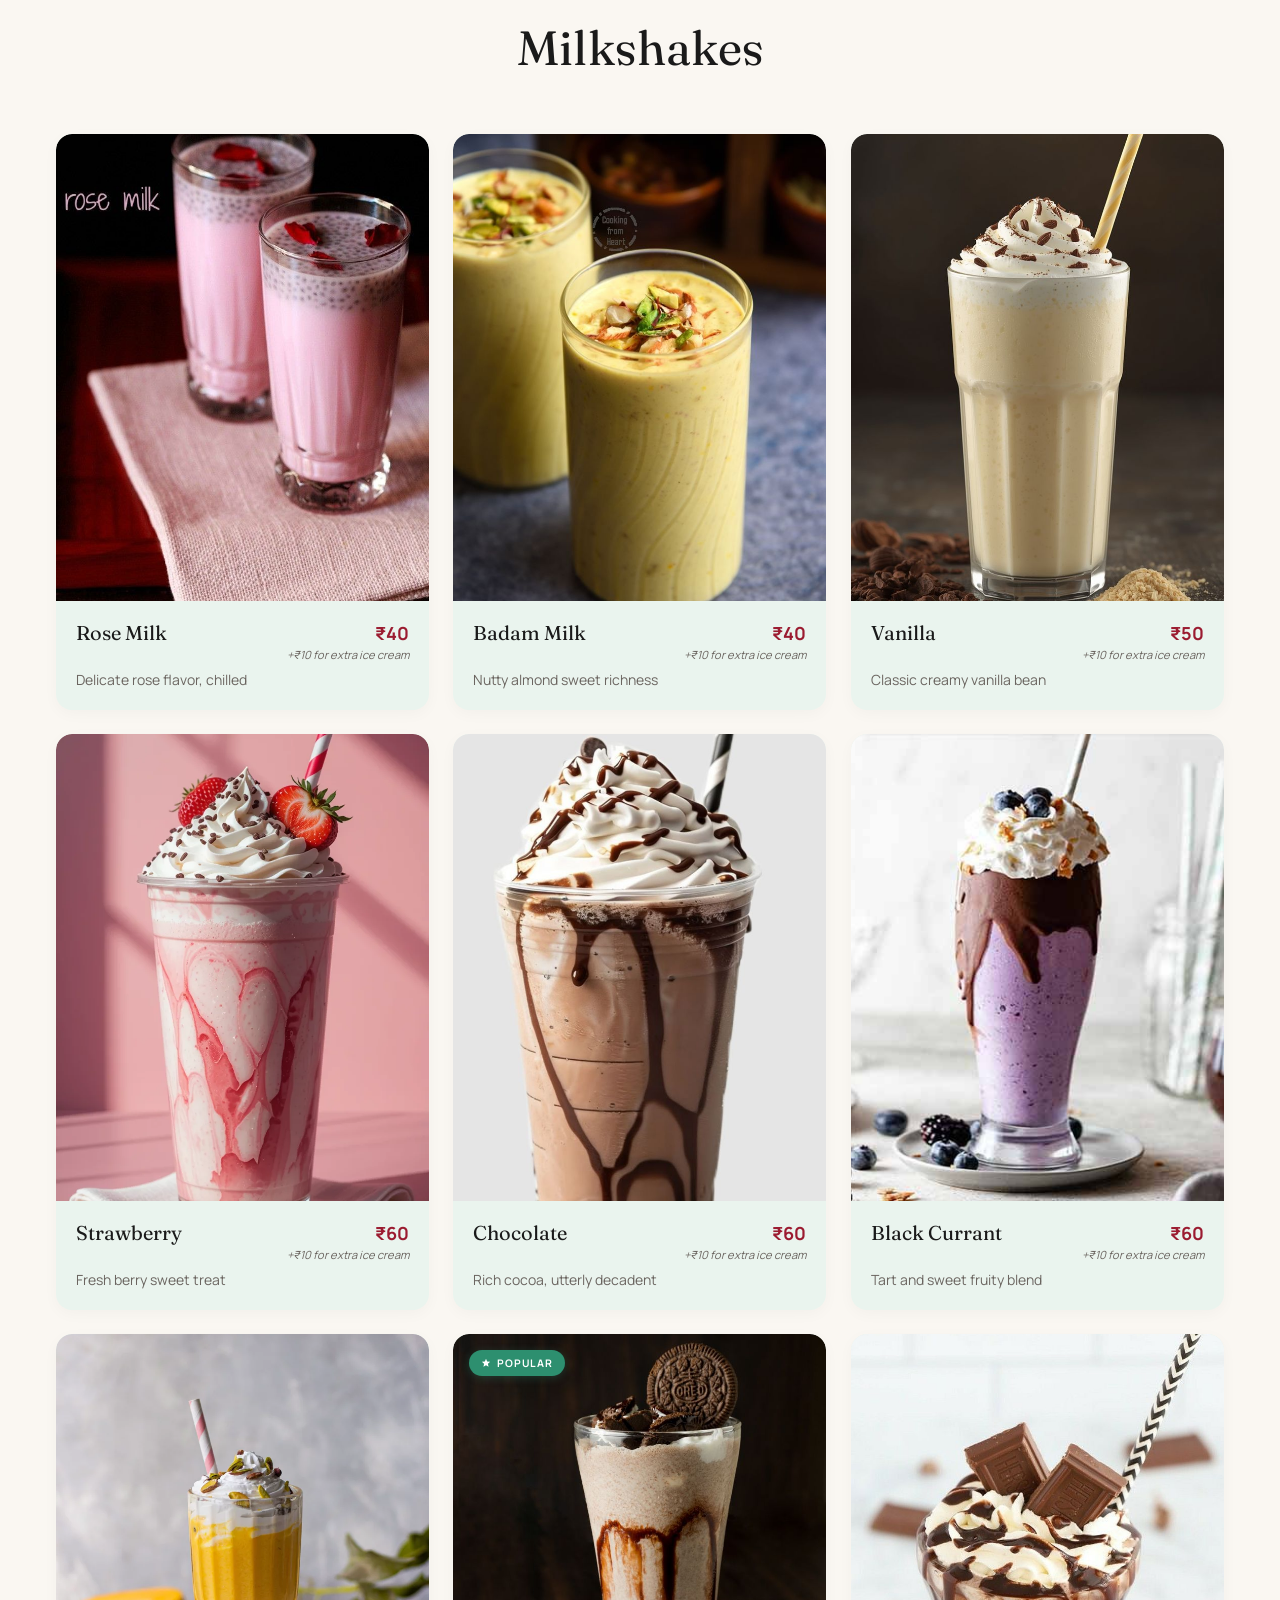
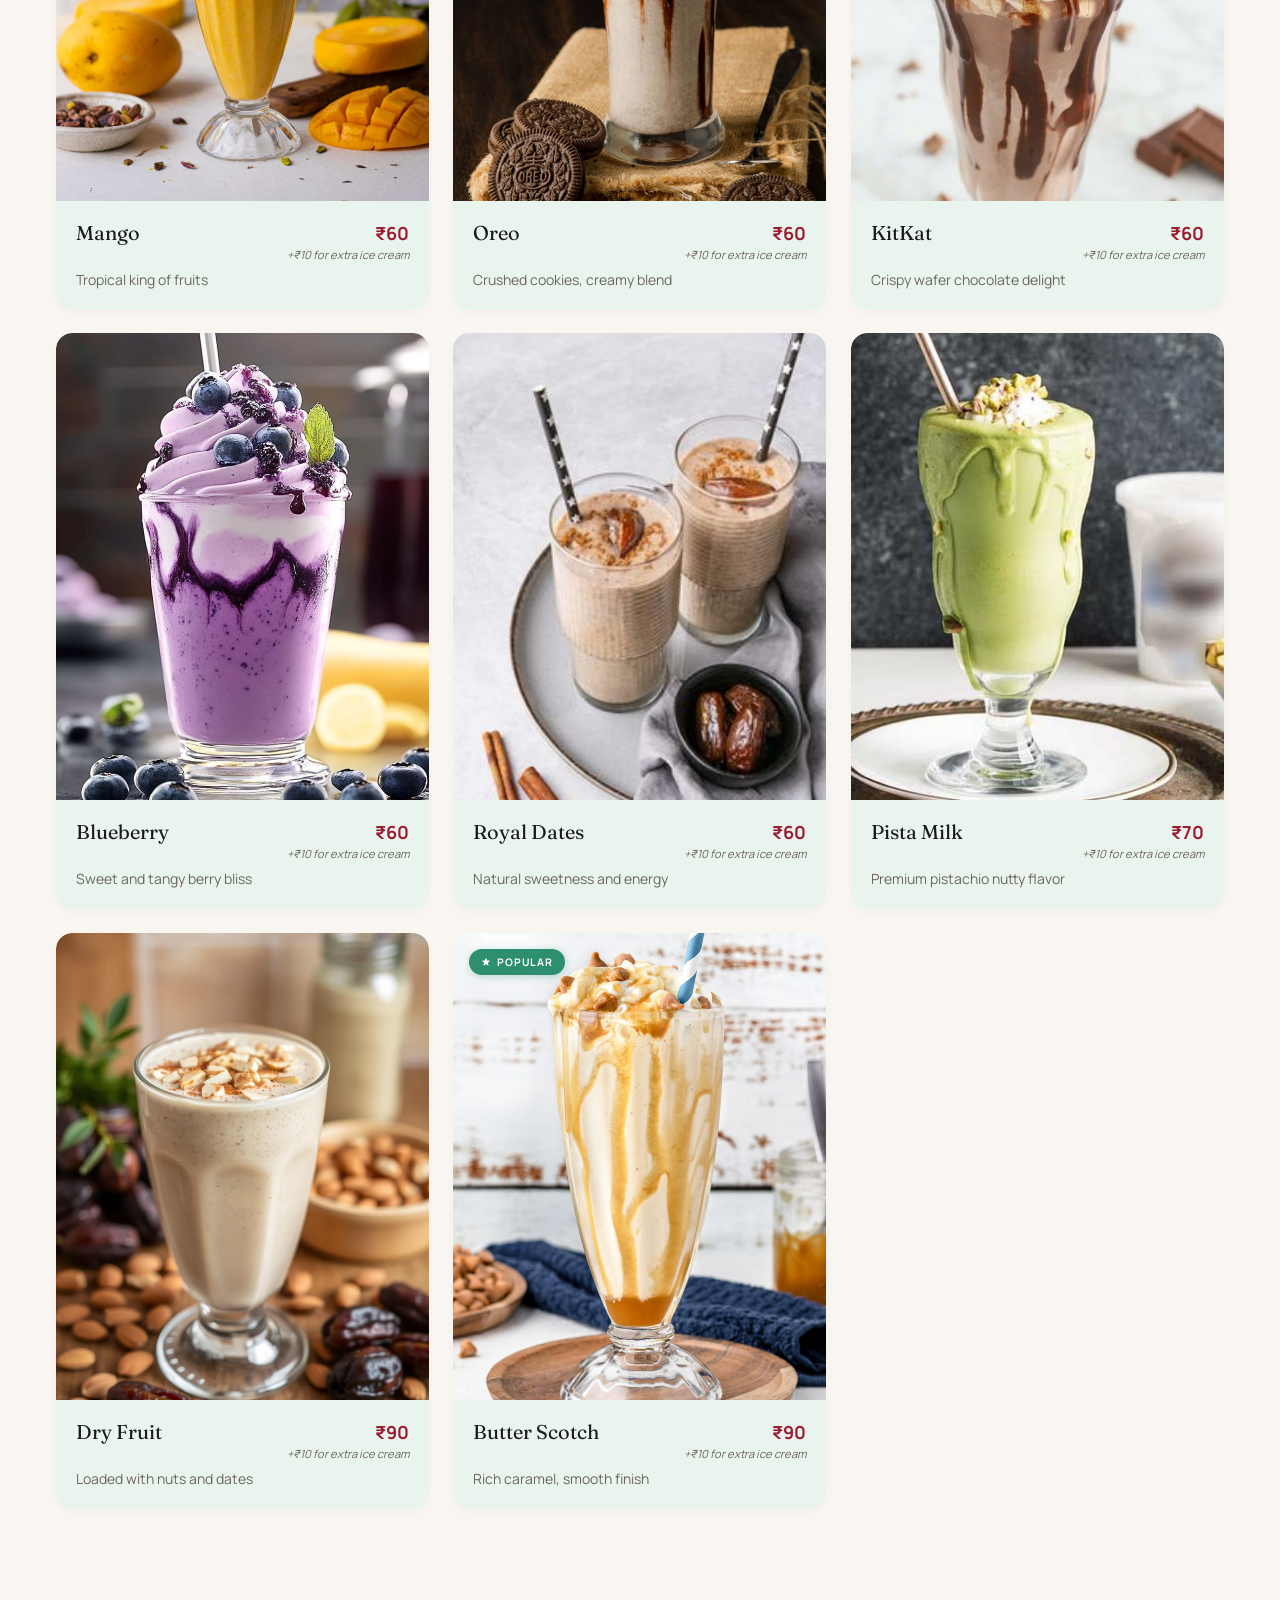
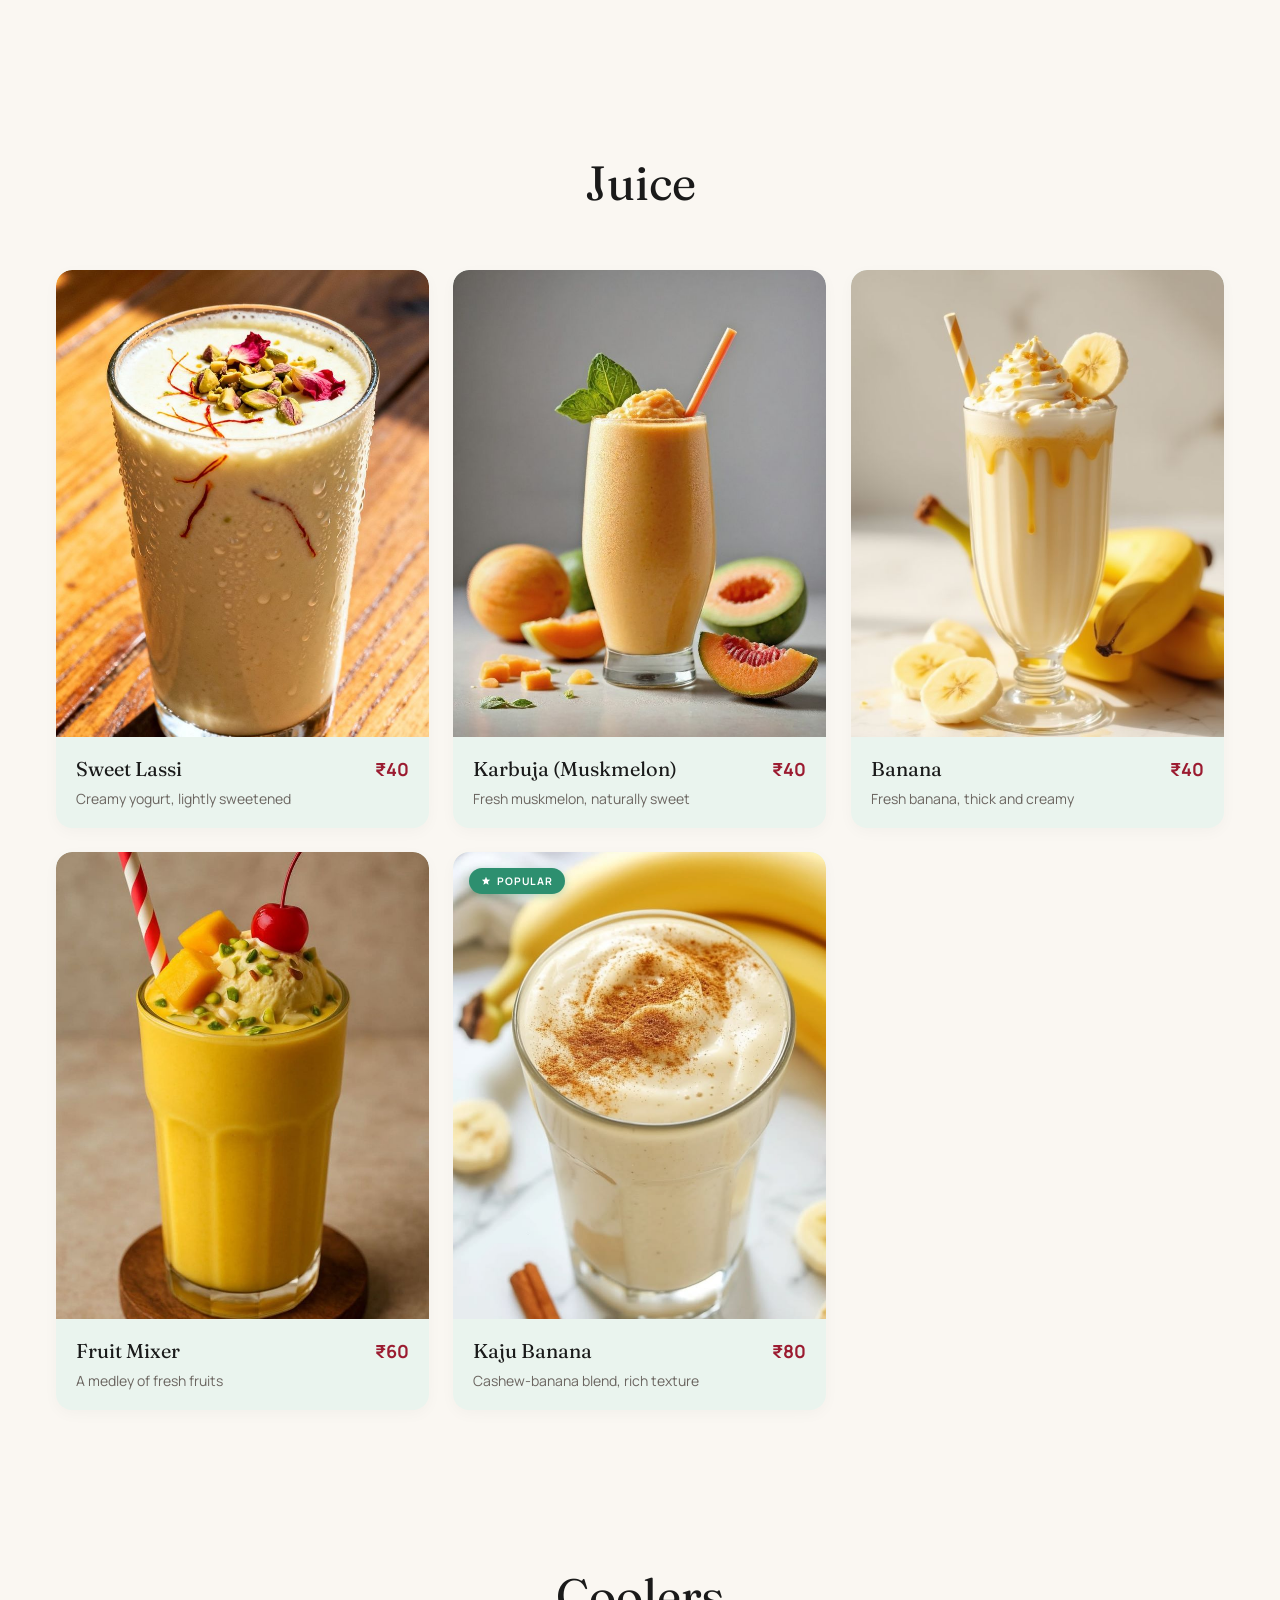
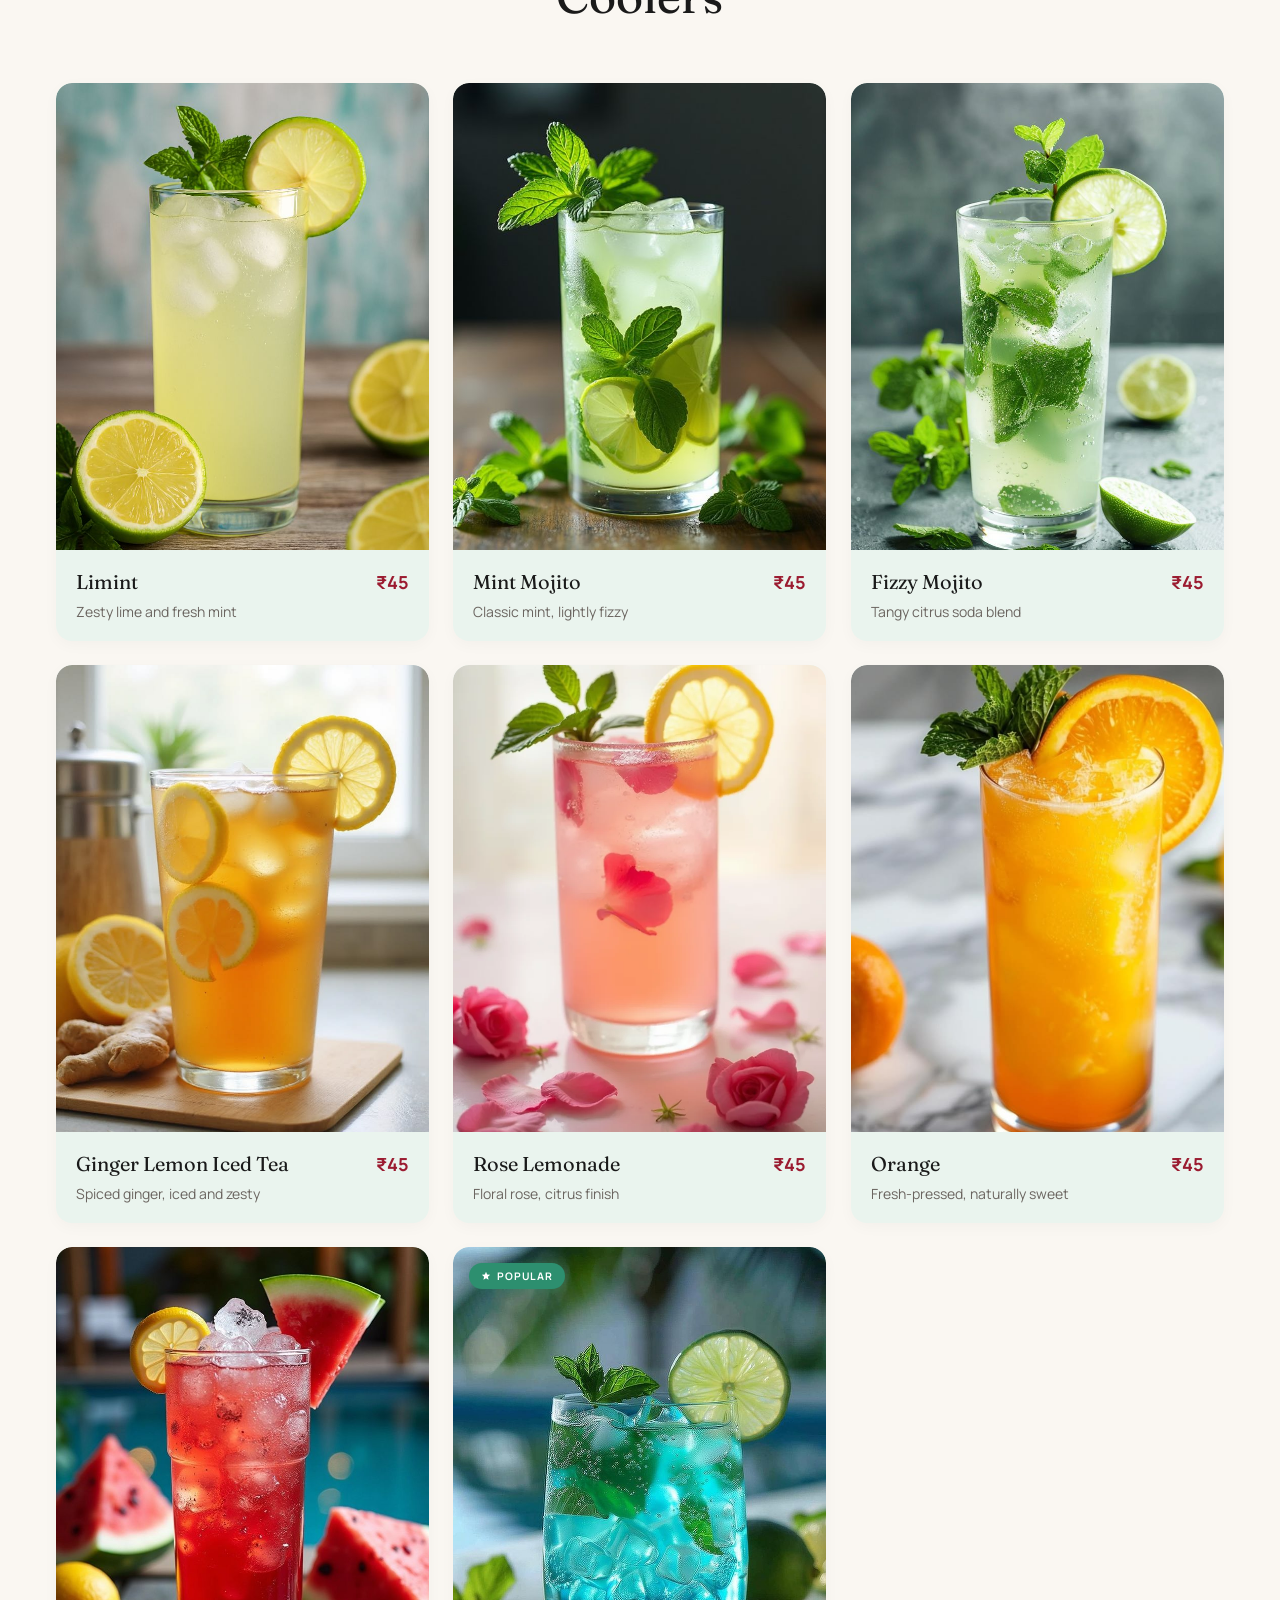
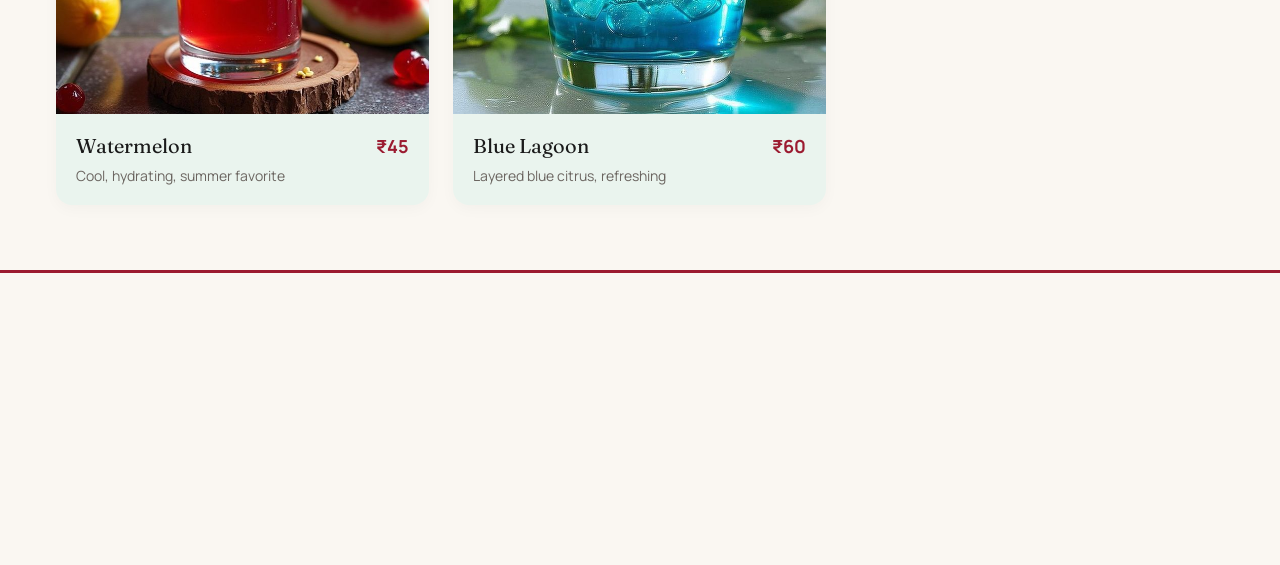
==== commit 398fa086: "Add files via upload" ====
--- a/cilent1/index.html
+++ b/cilent1/index.html
@@ -2707,4 +2707,4 @@
     </div>
 </body>
 
-</html>
+</html>
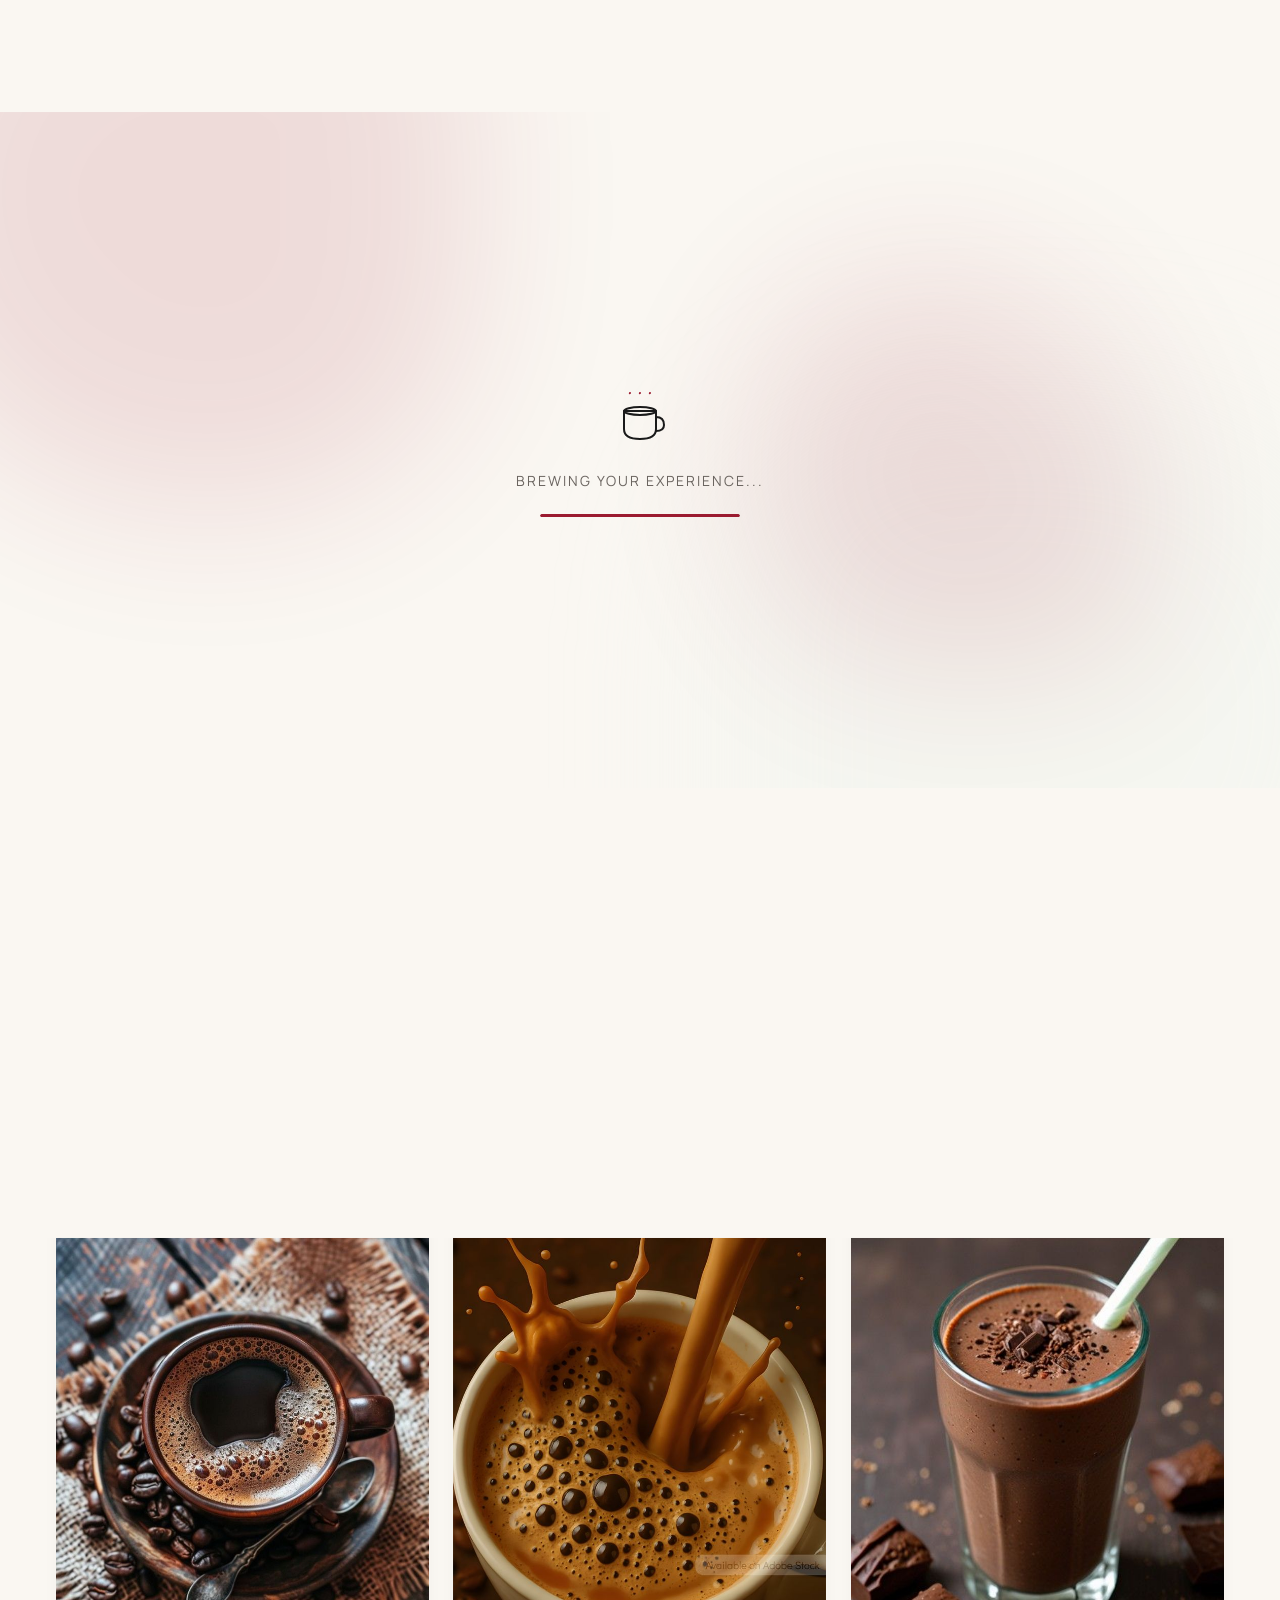
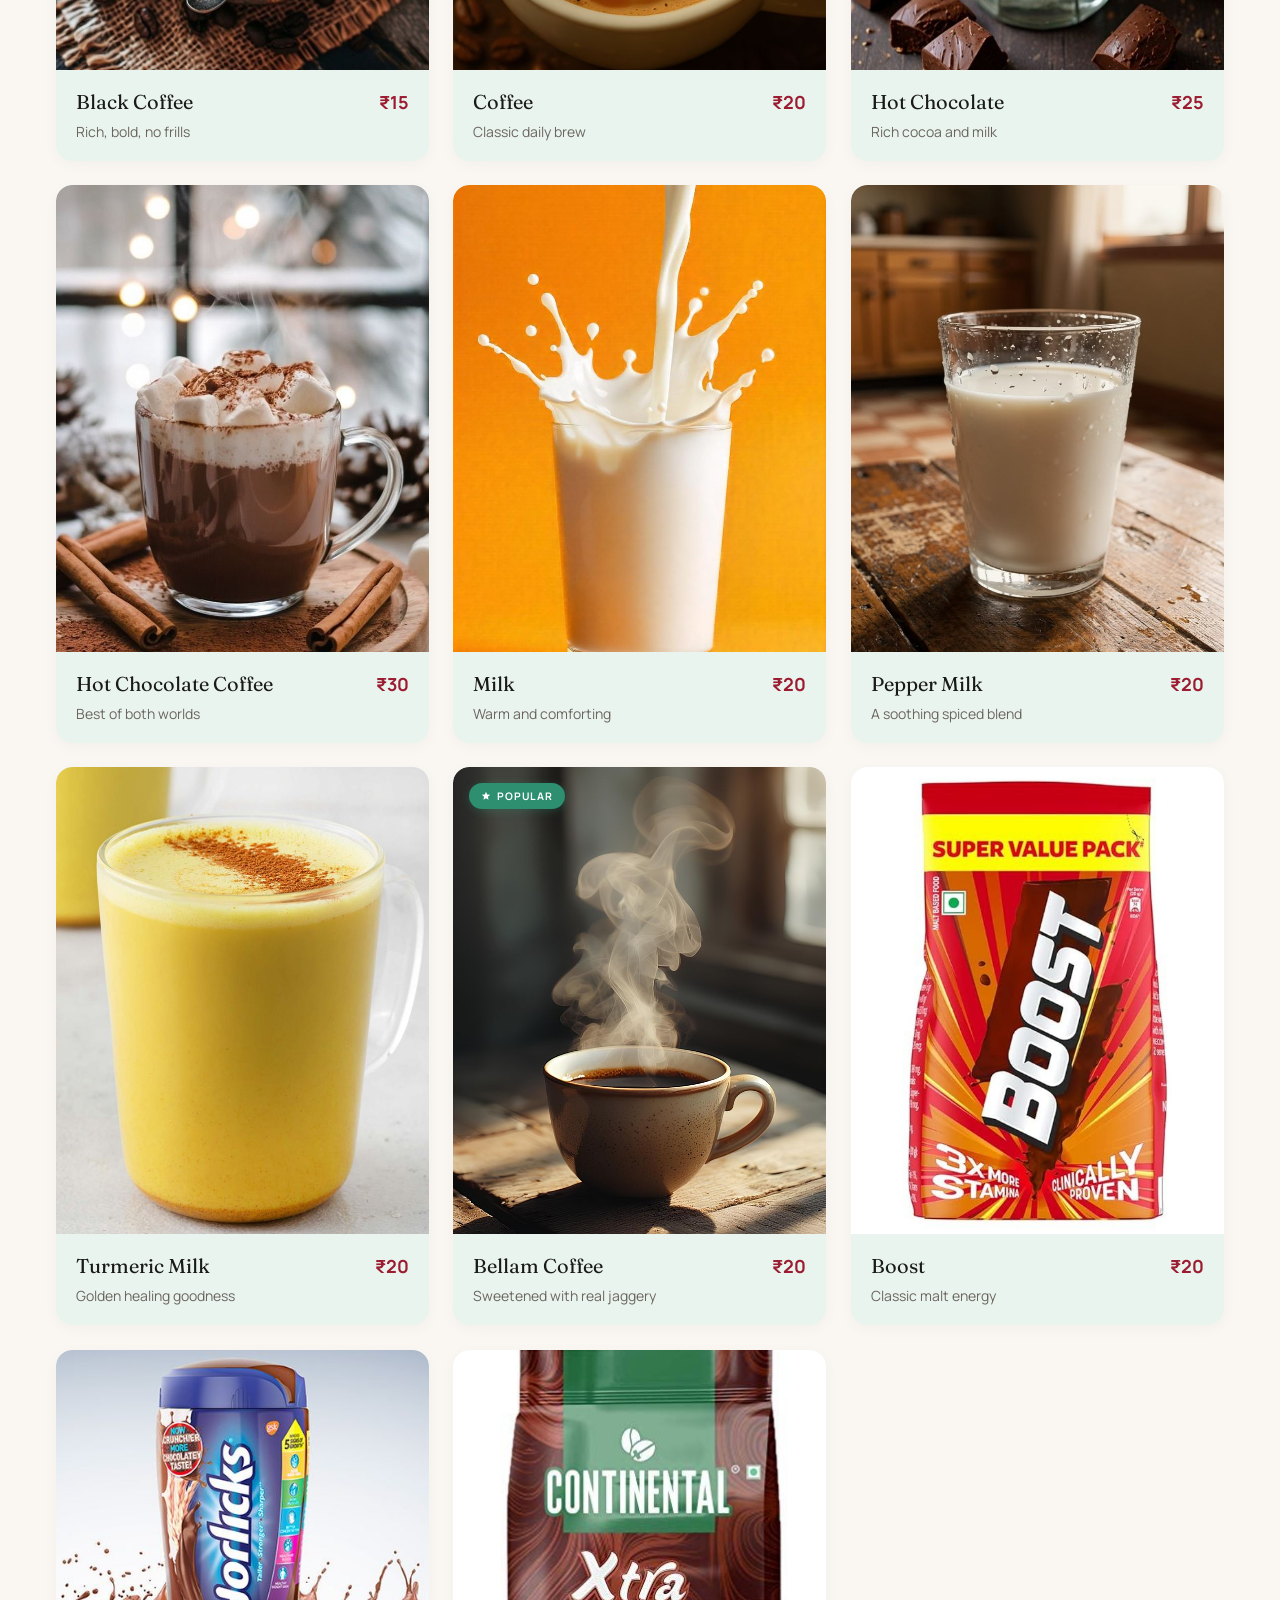
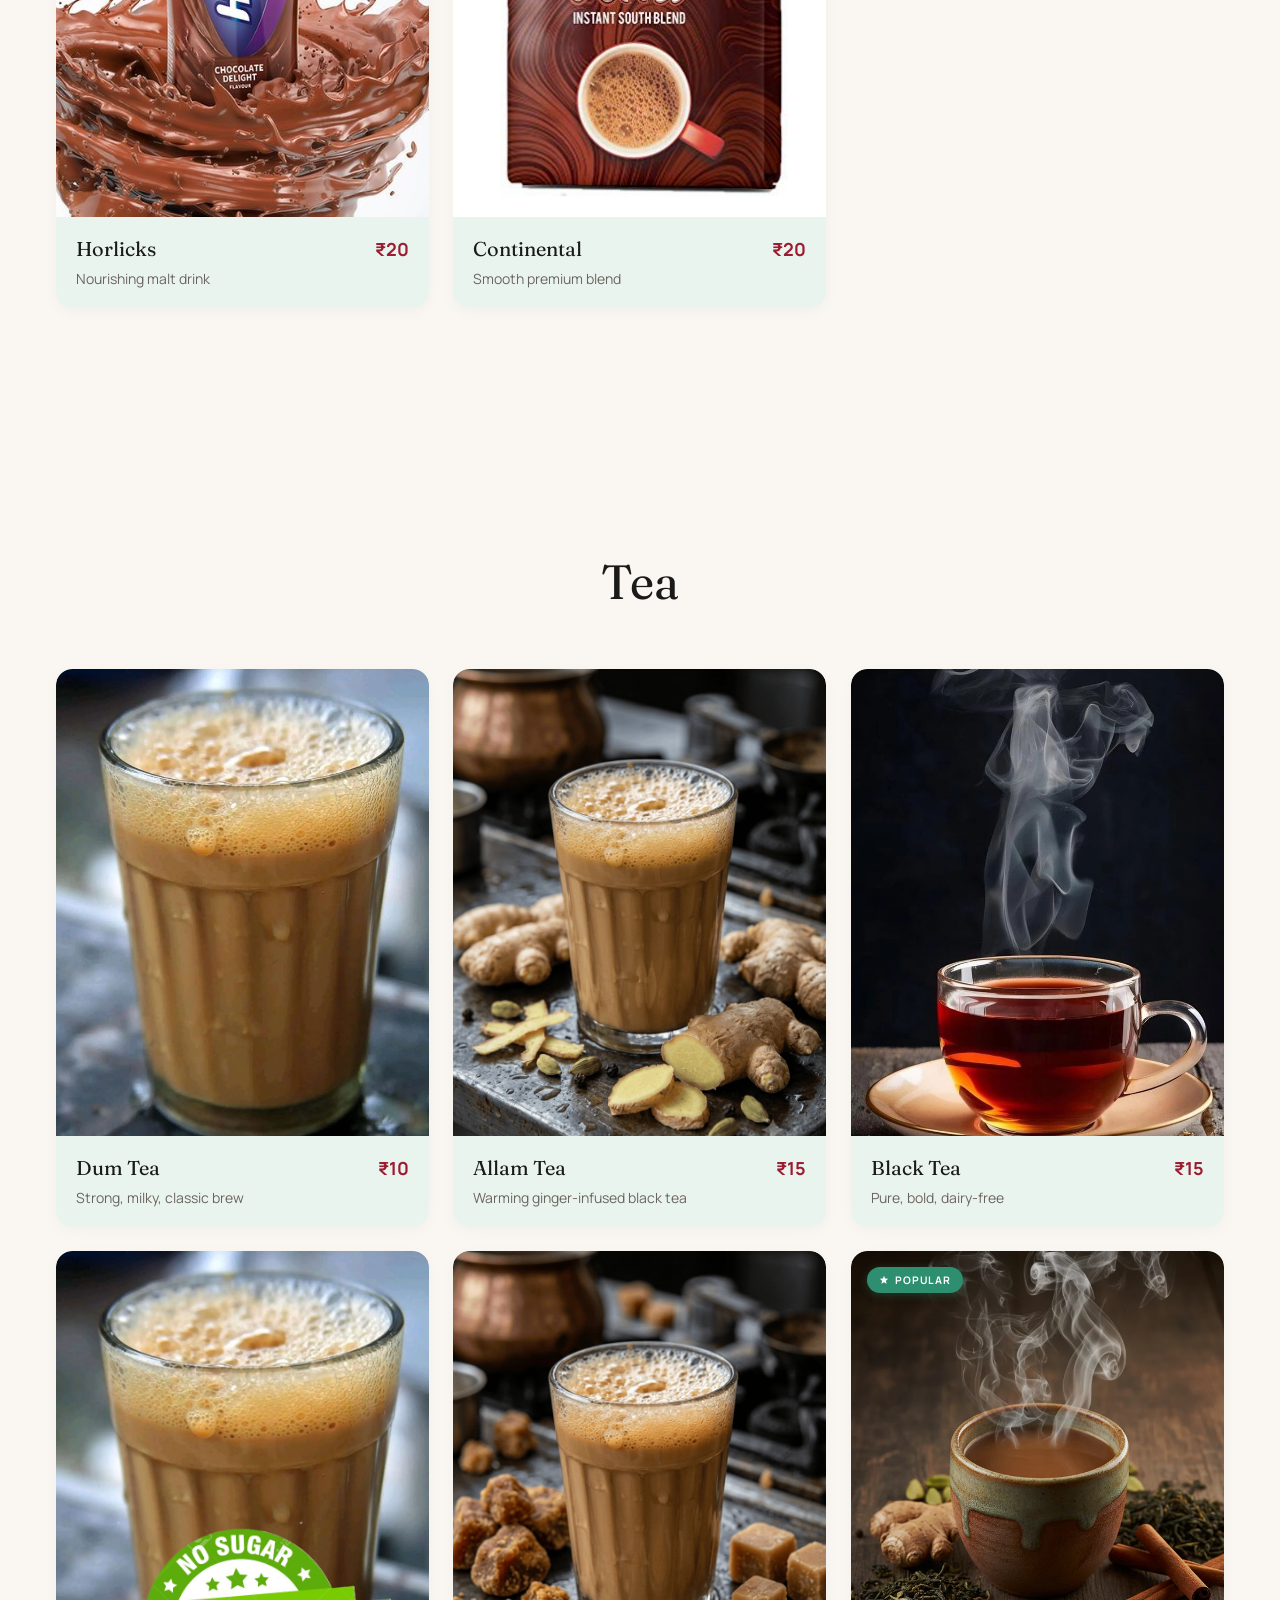
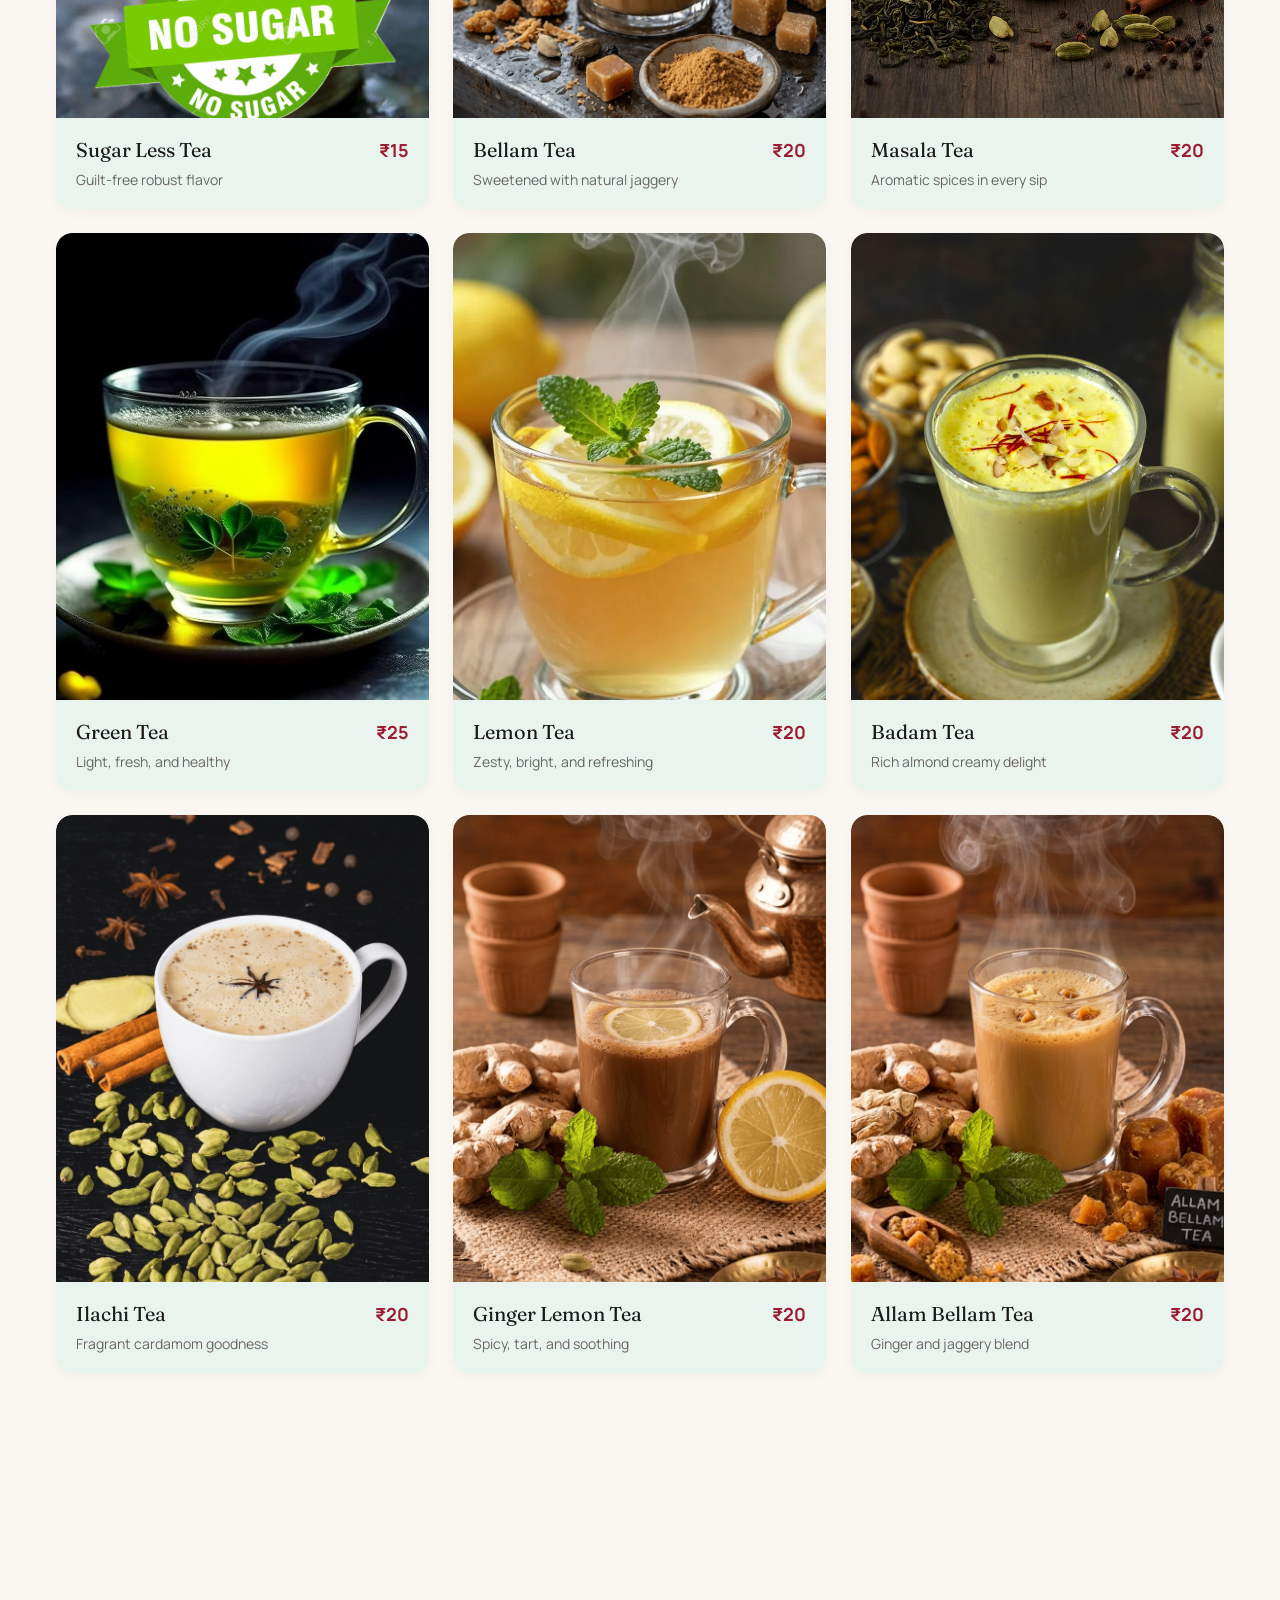
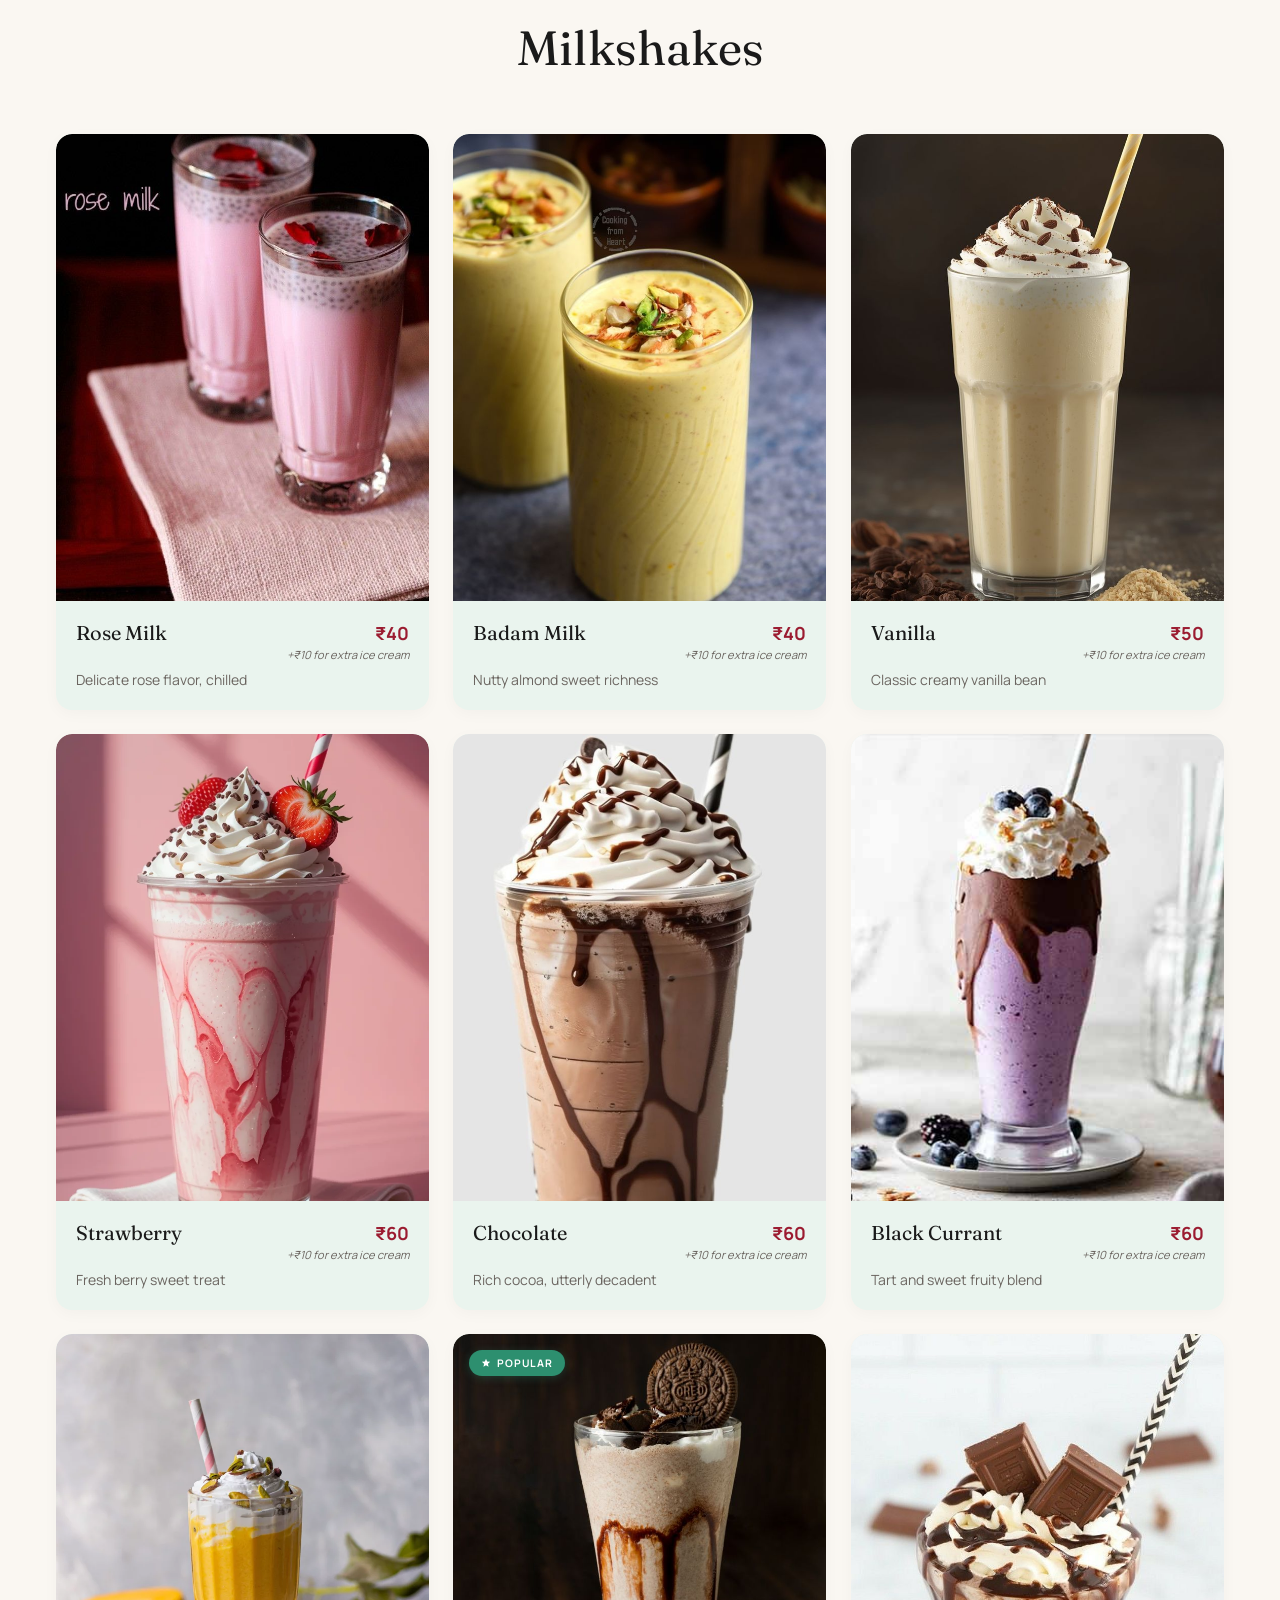
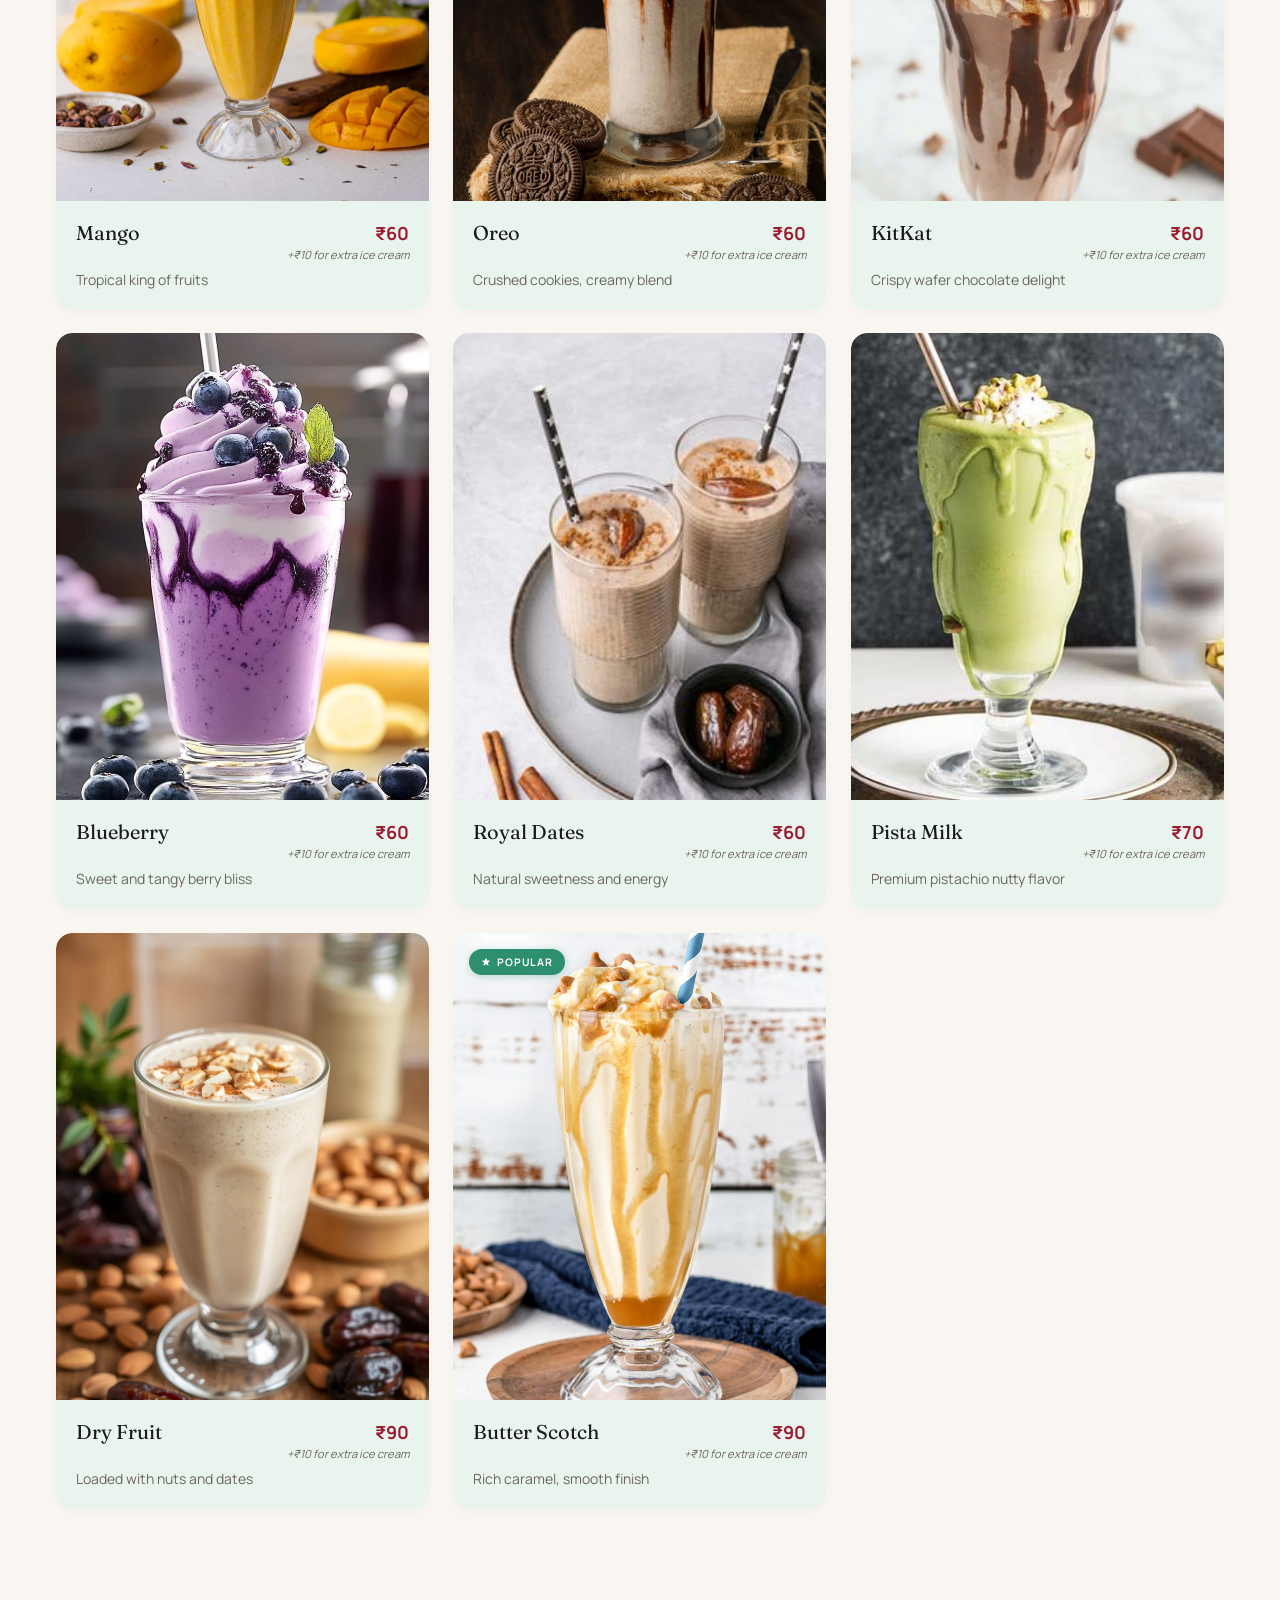
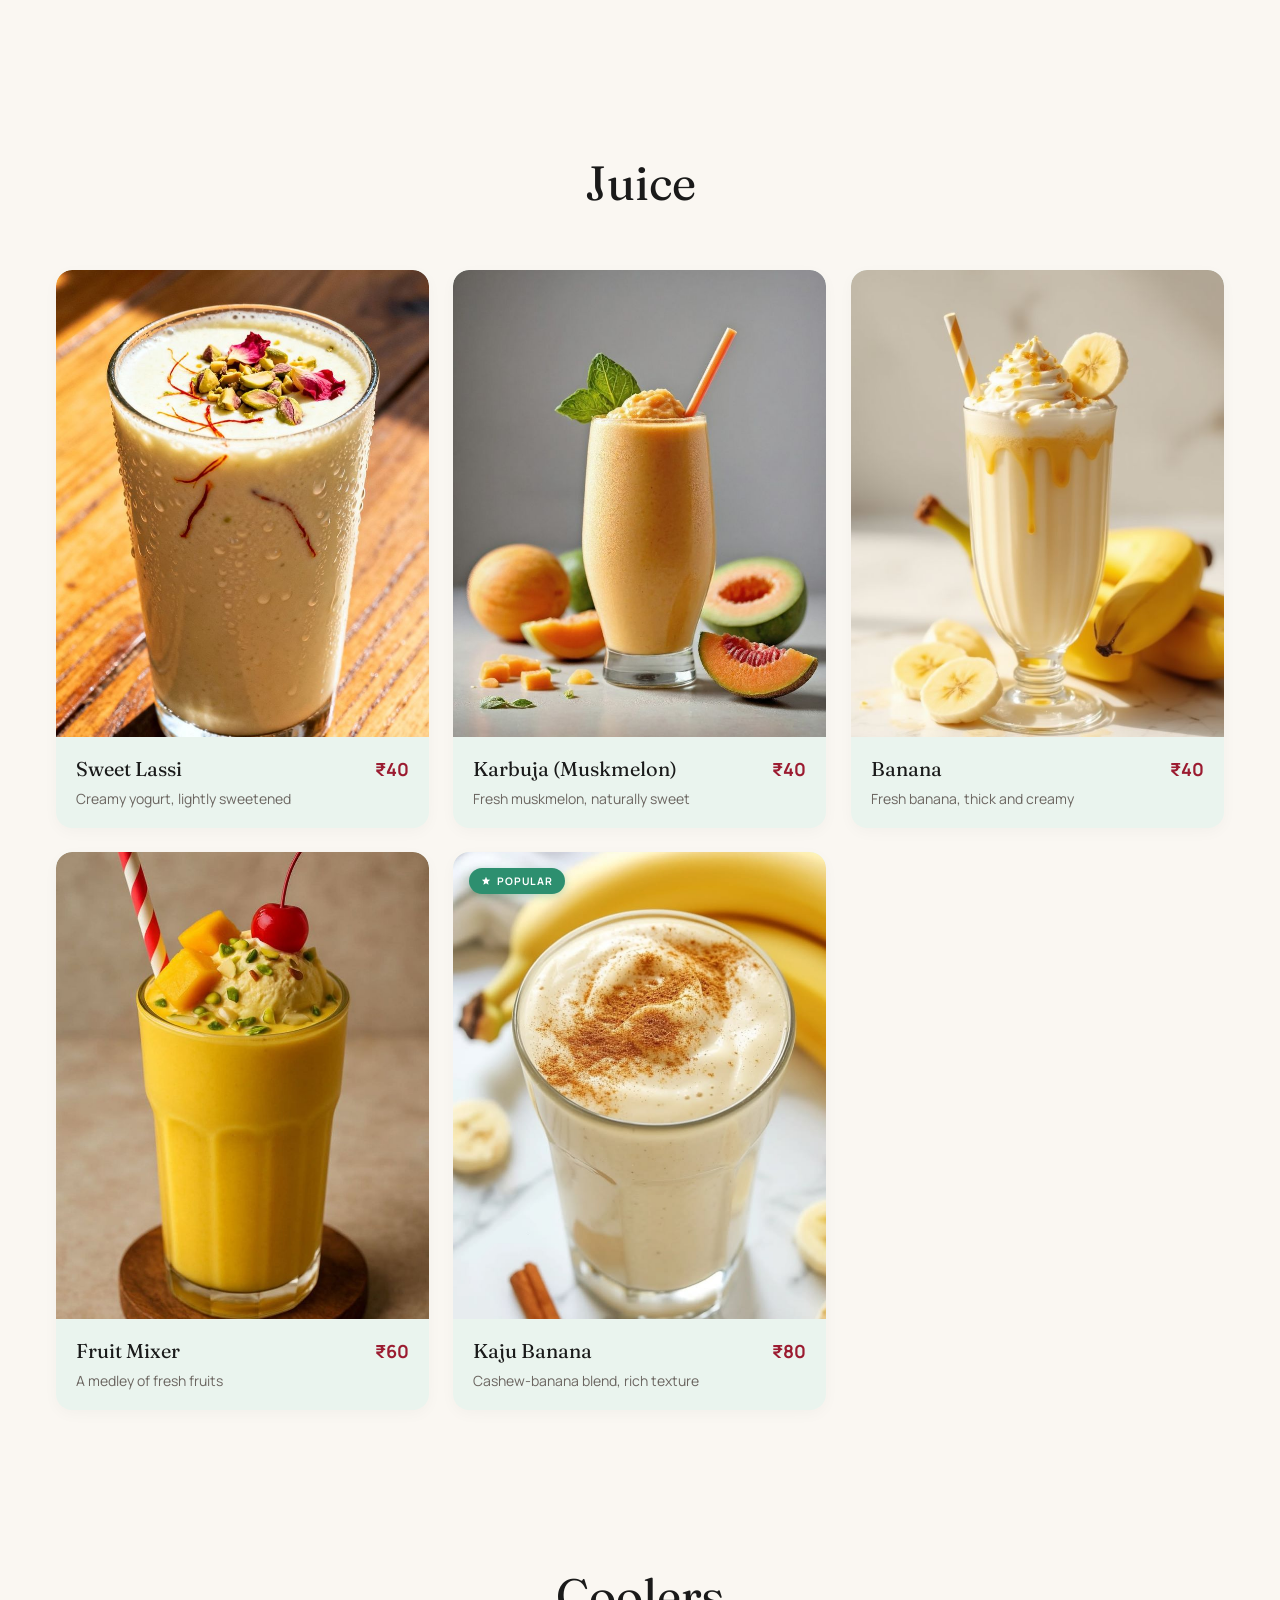
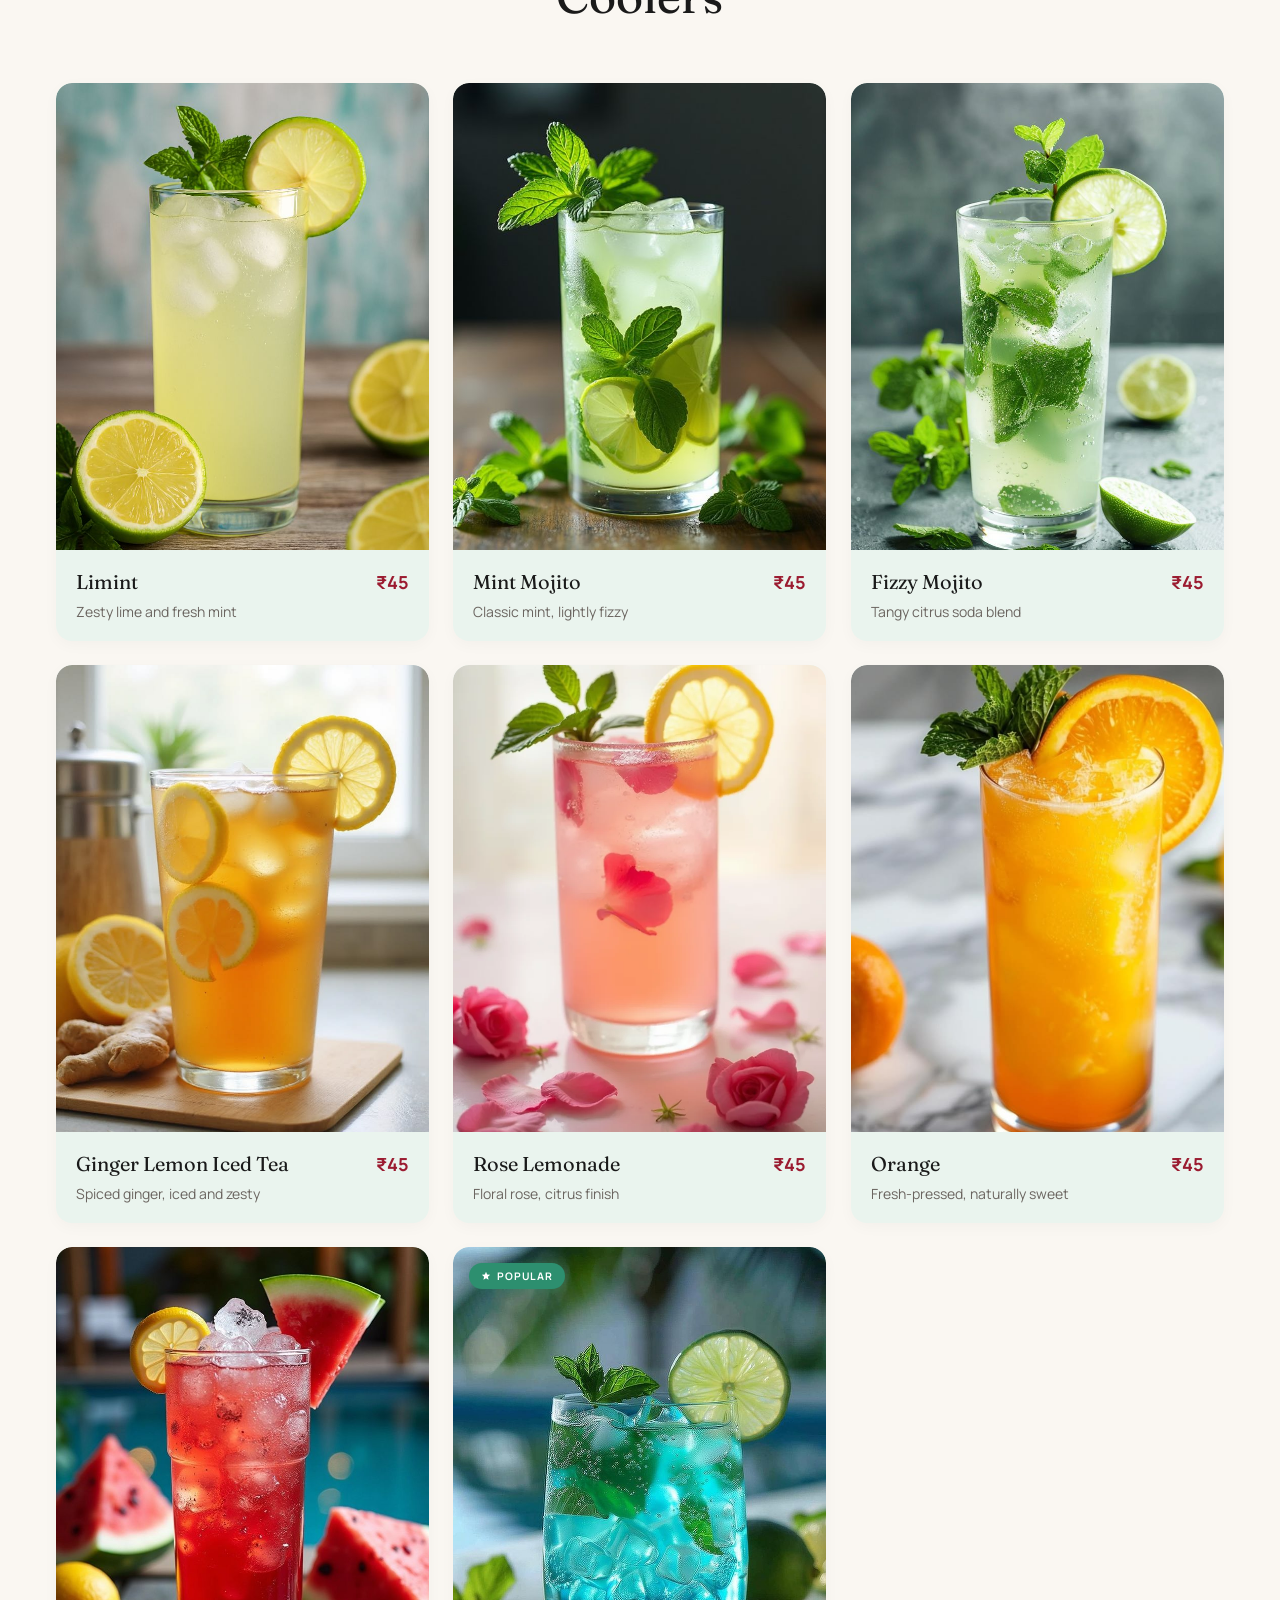
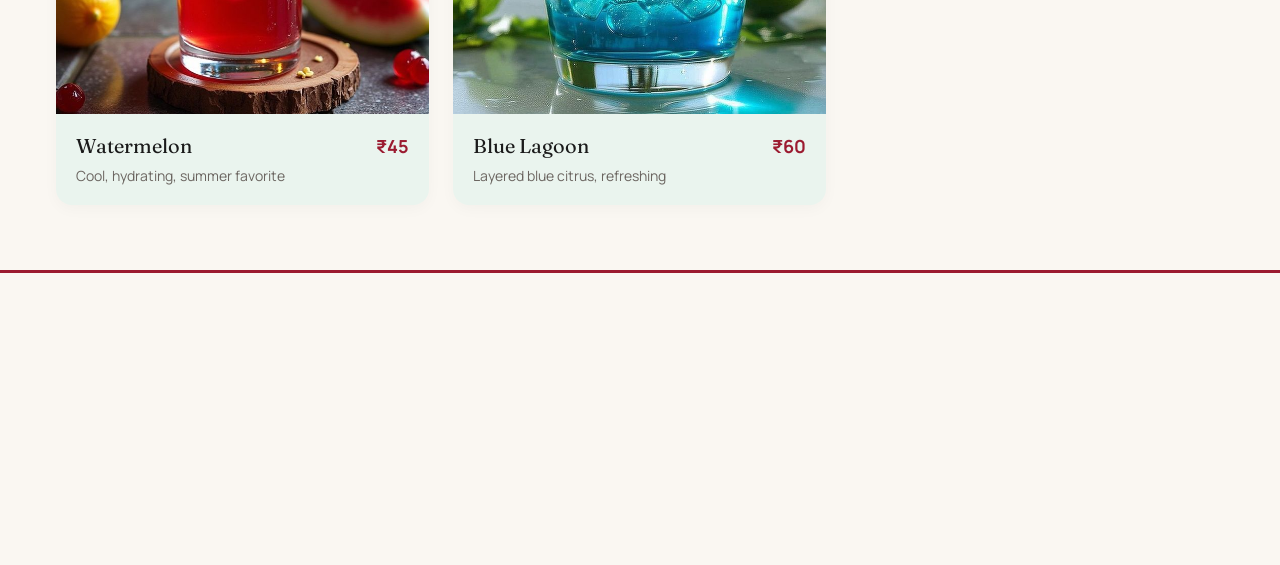
==== commit 22bb0e86: "hello" ====
--- a/cilent1/index.html
+++ b/cilent1/index.html
@@ -2707,4 +2707,5 @@
     </div>
 </body>
 
-</html>+
+</html>
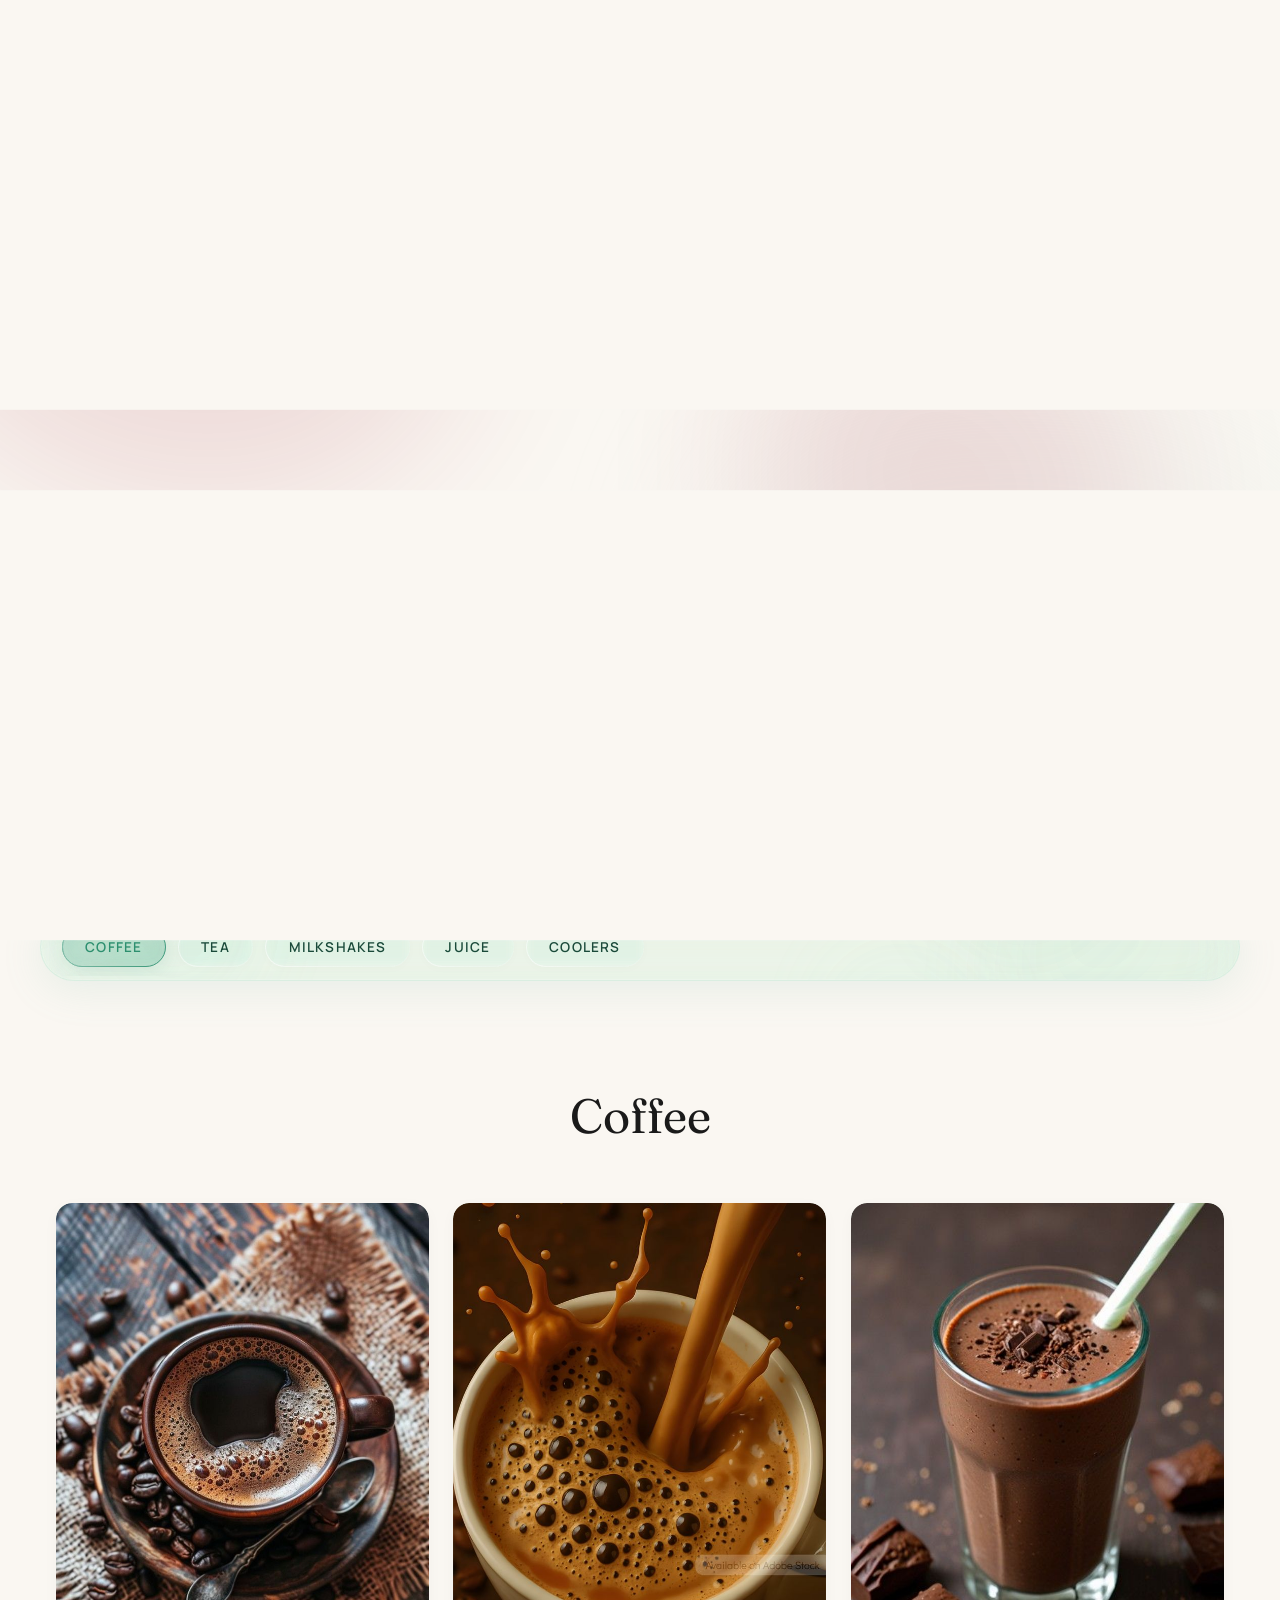
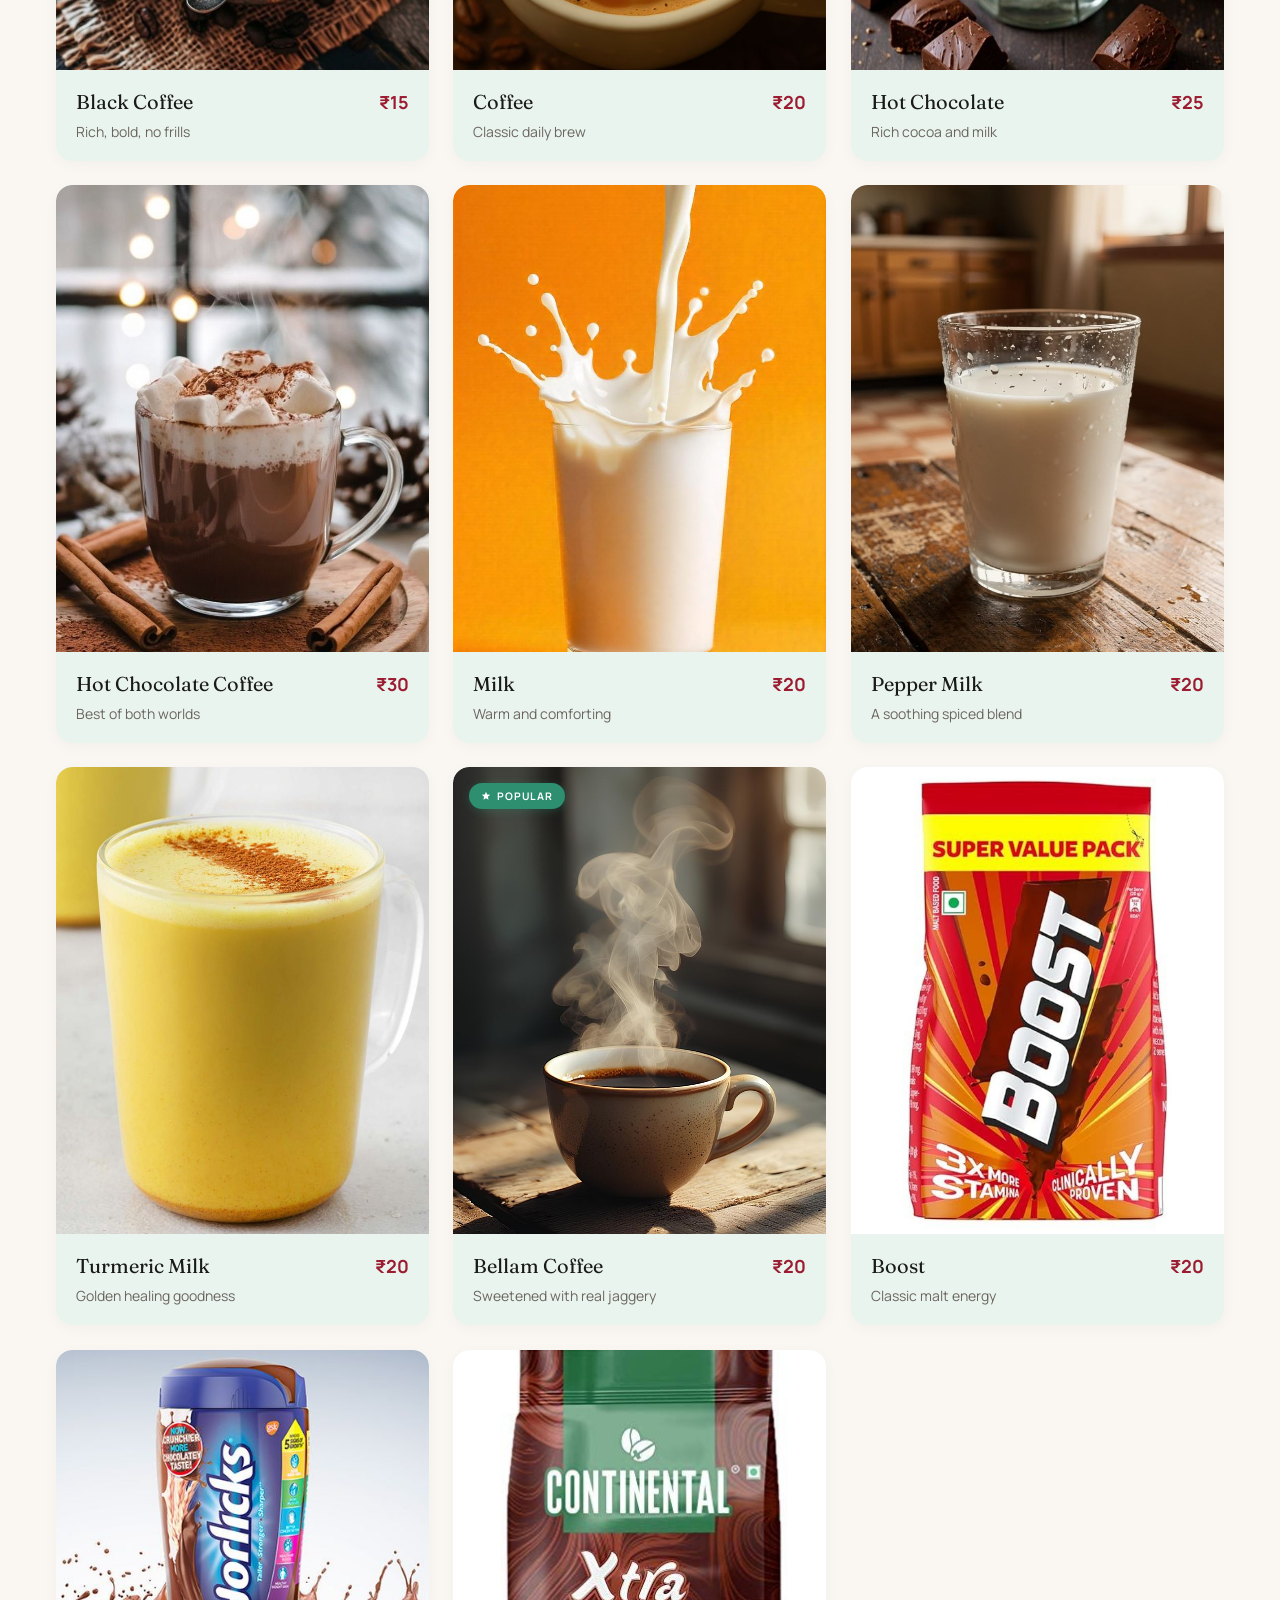
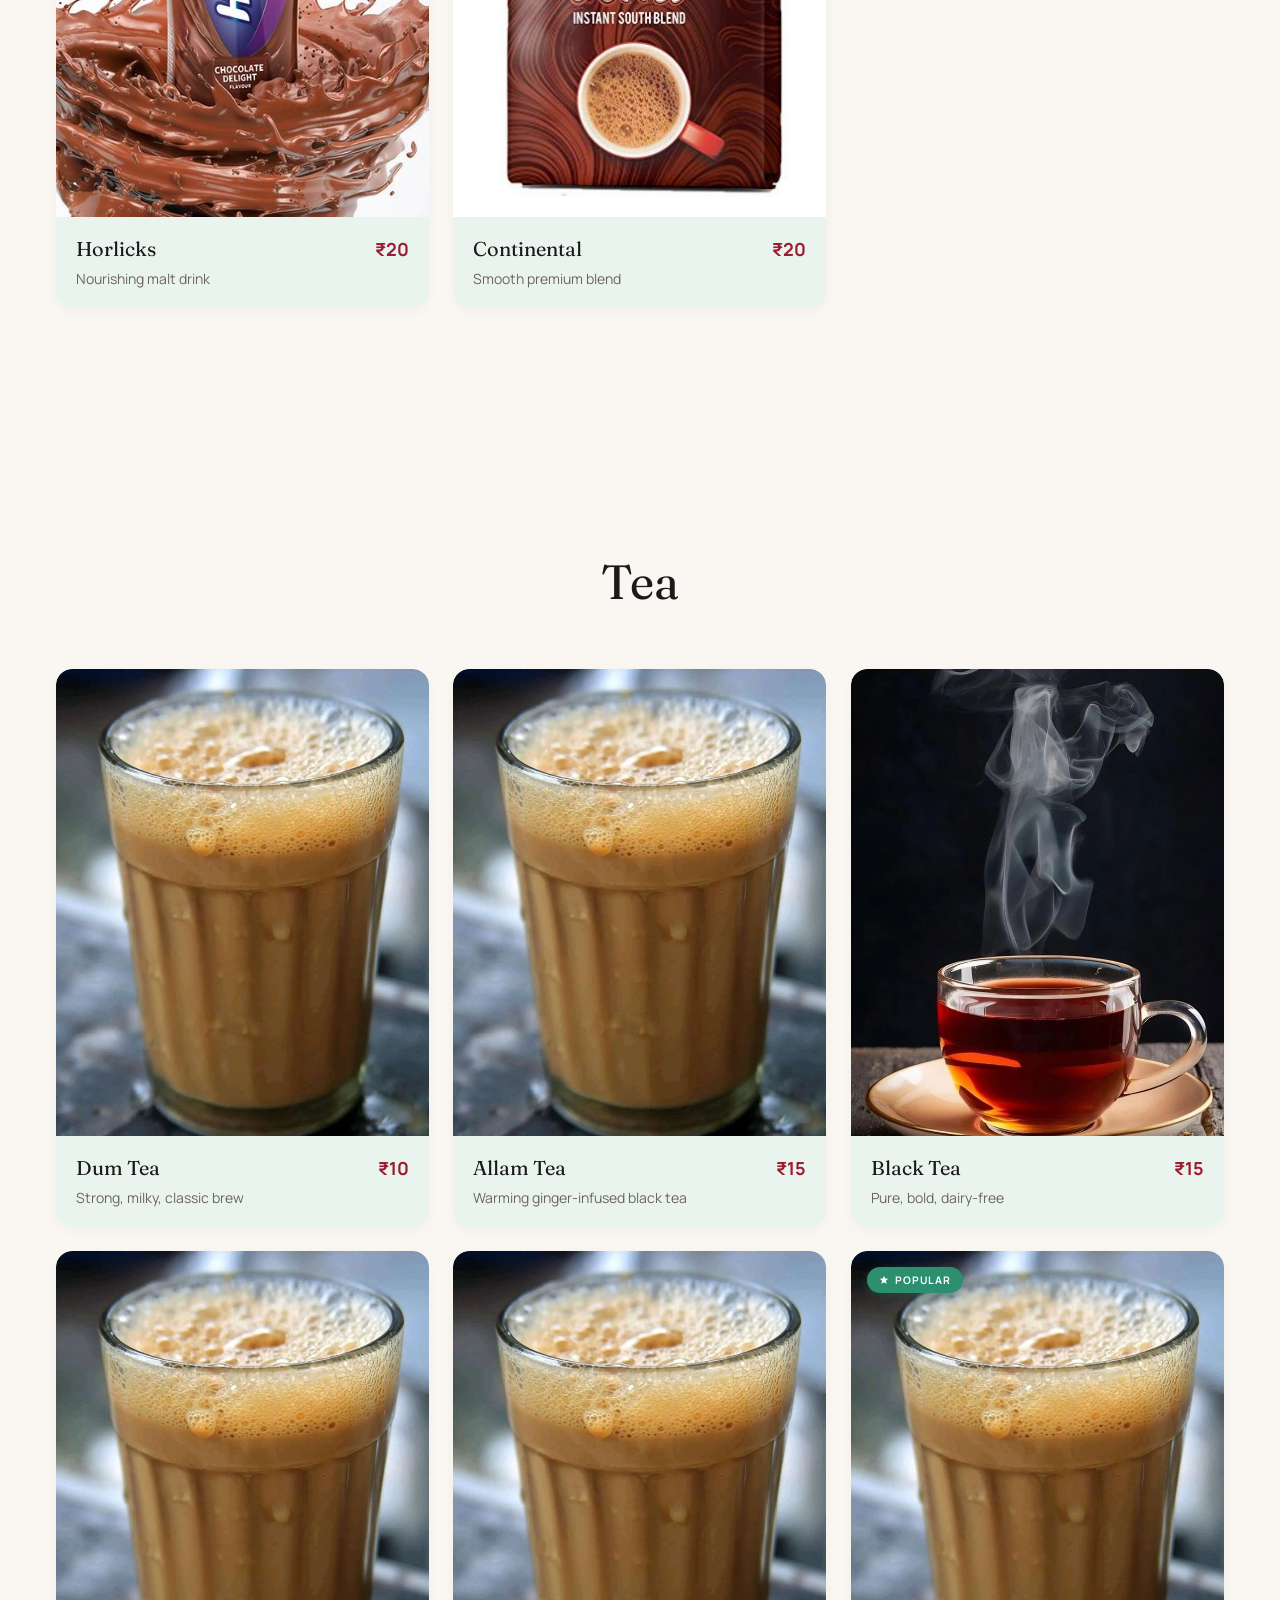
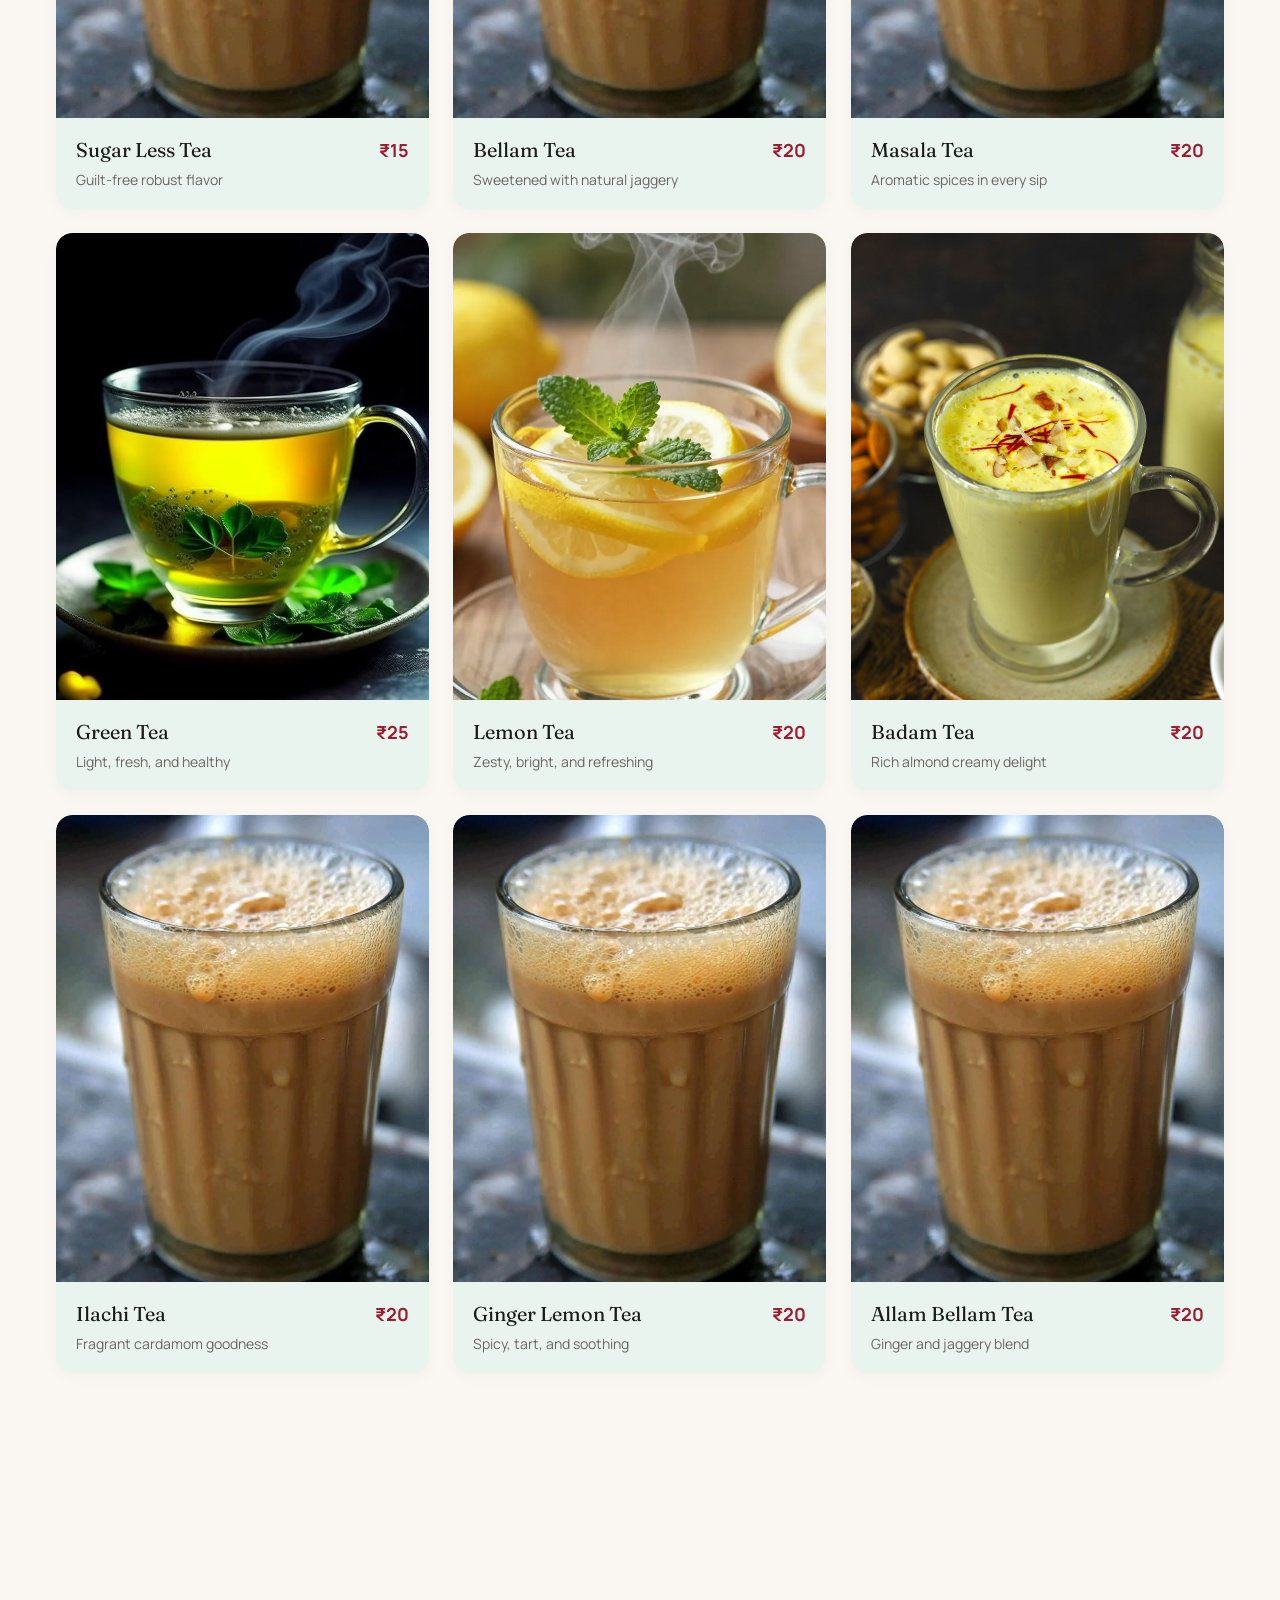
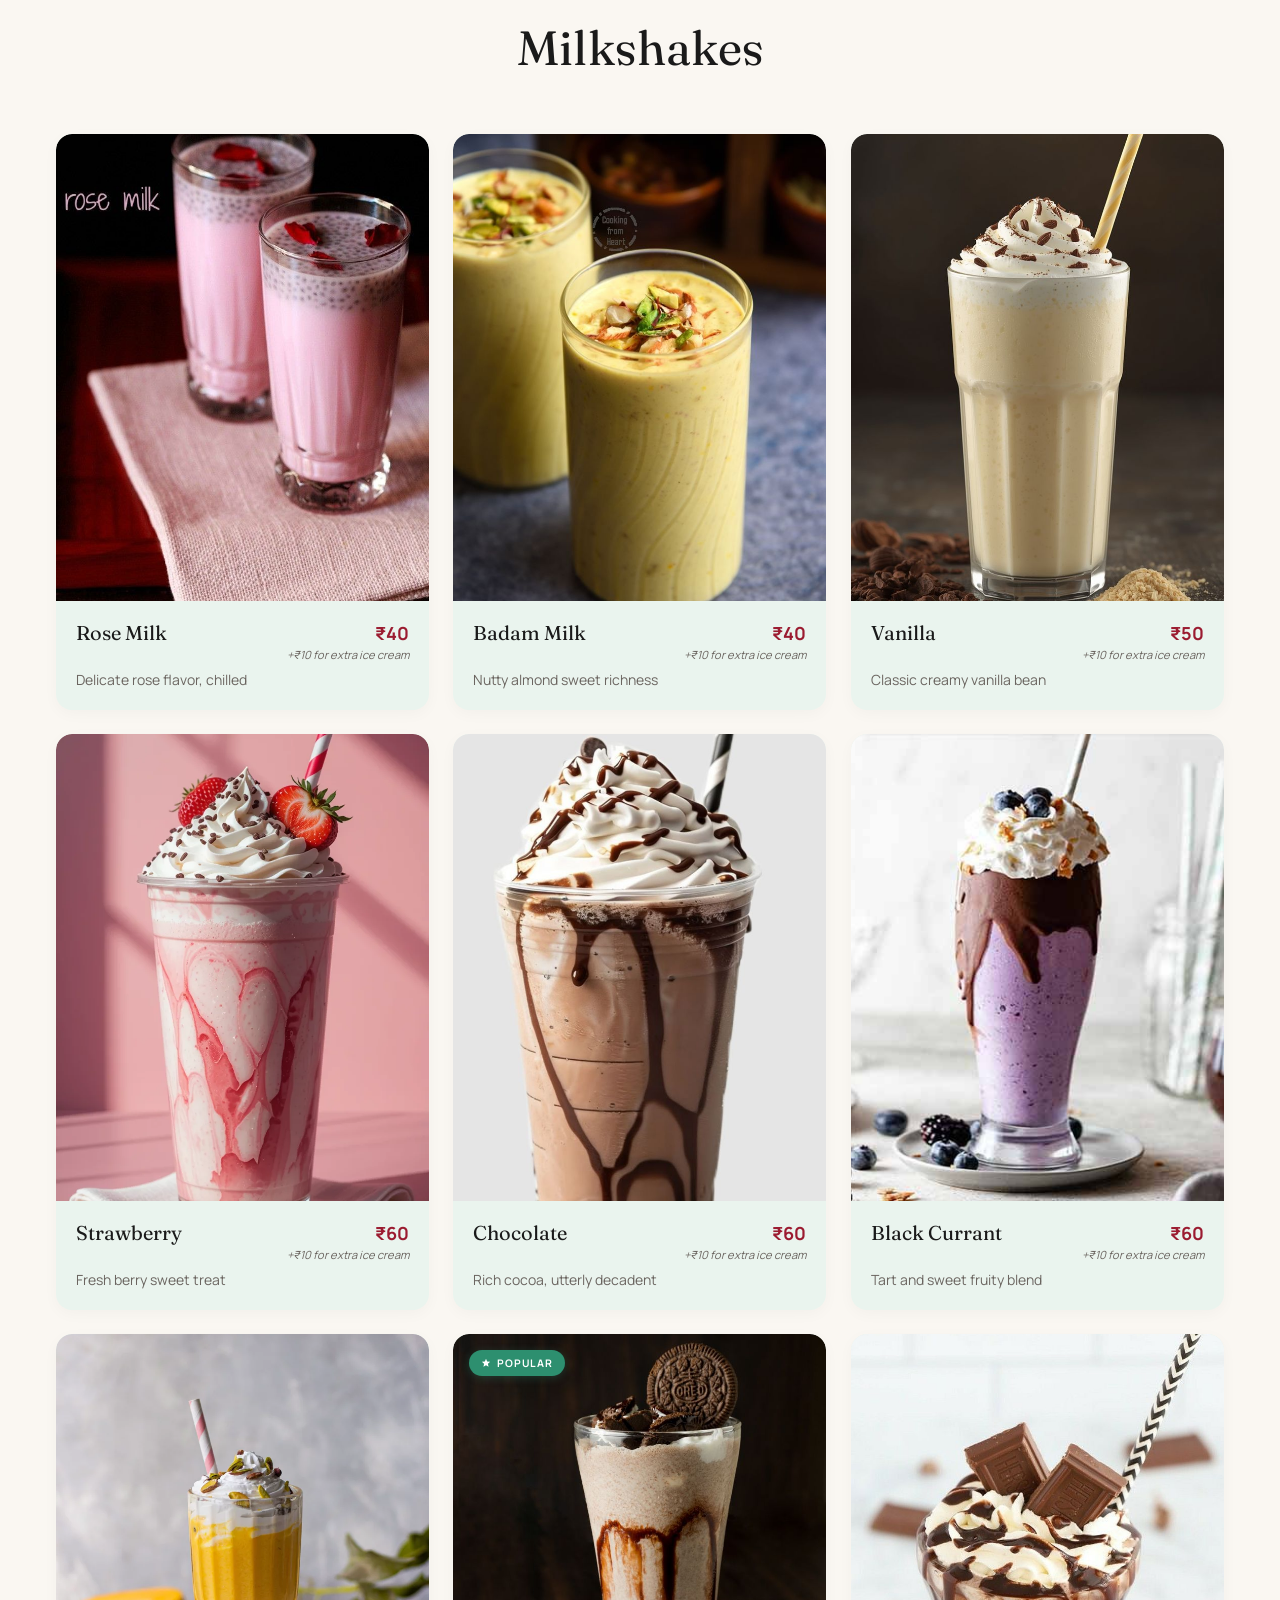
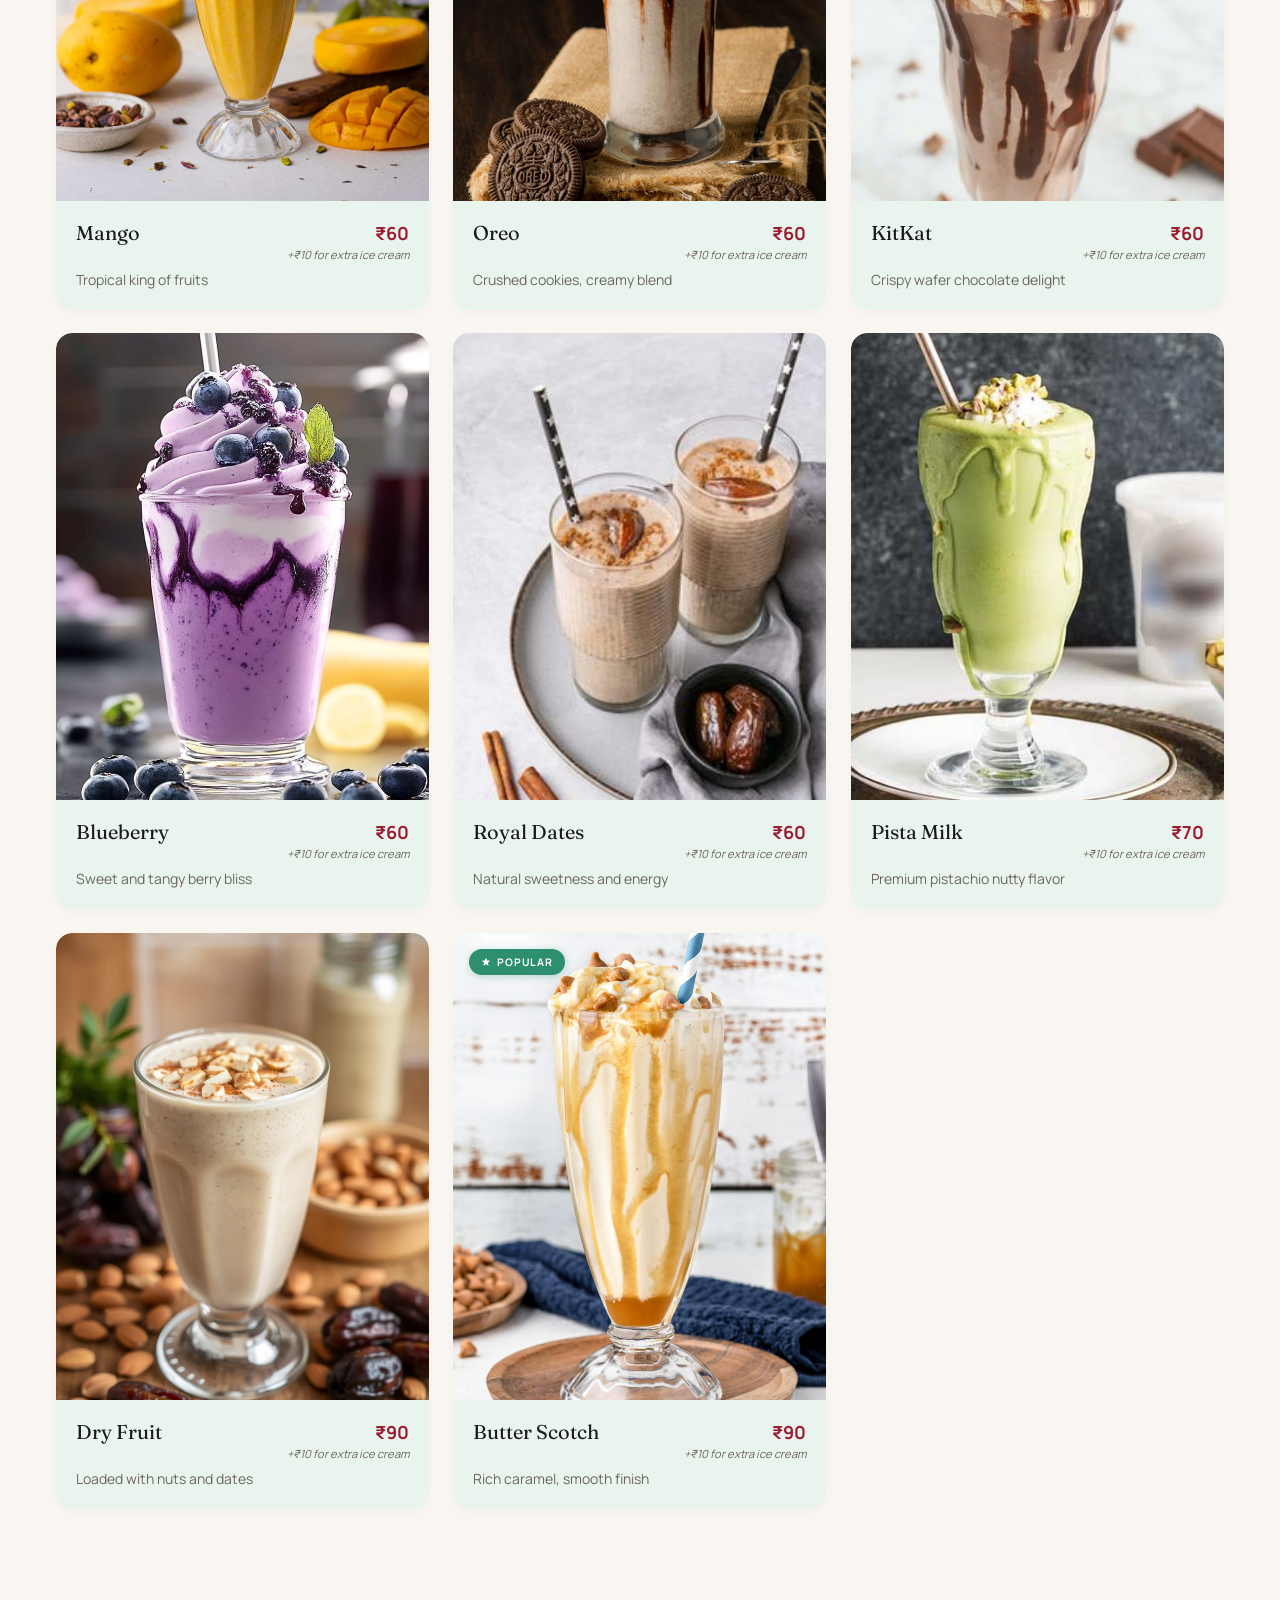
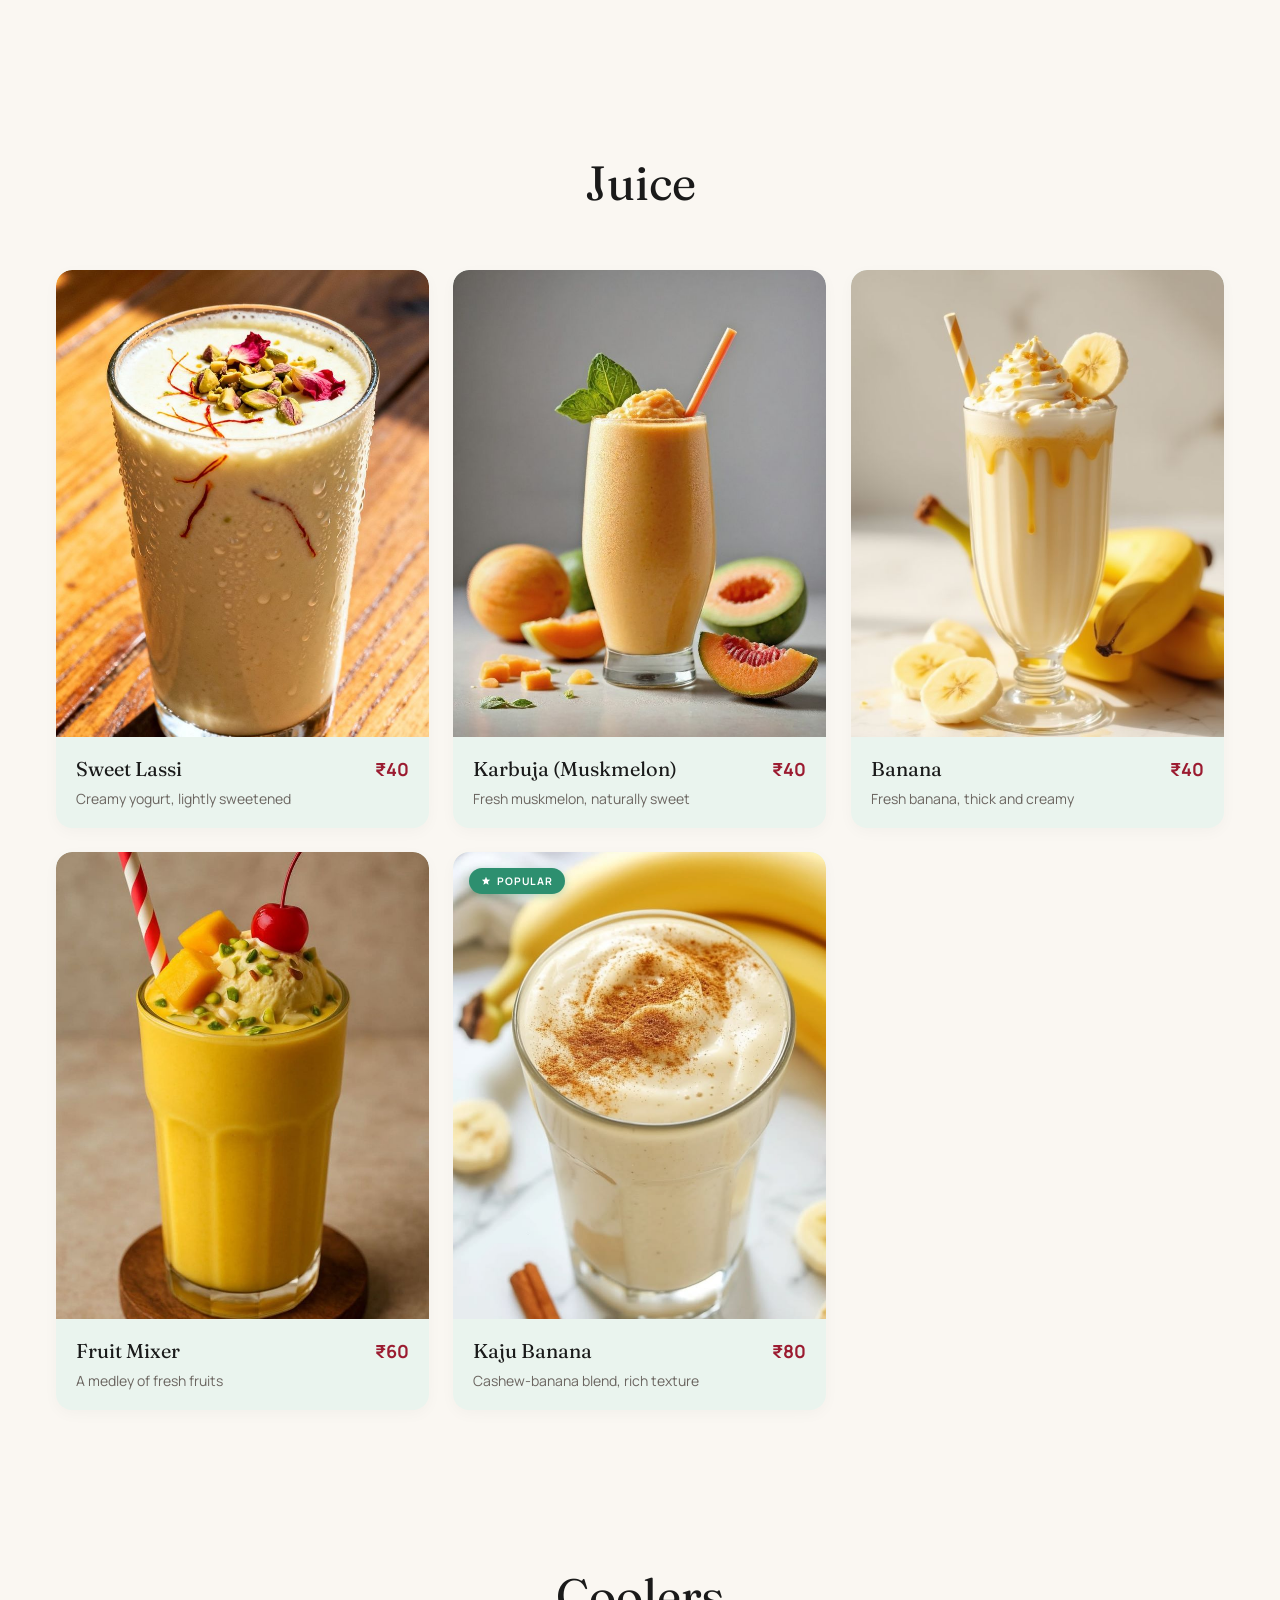
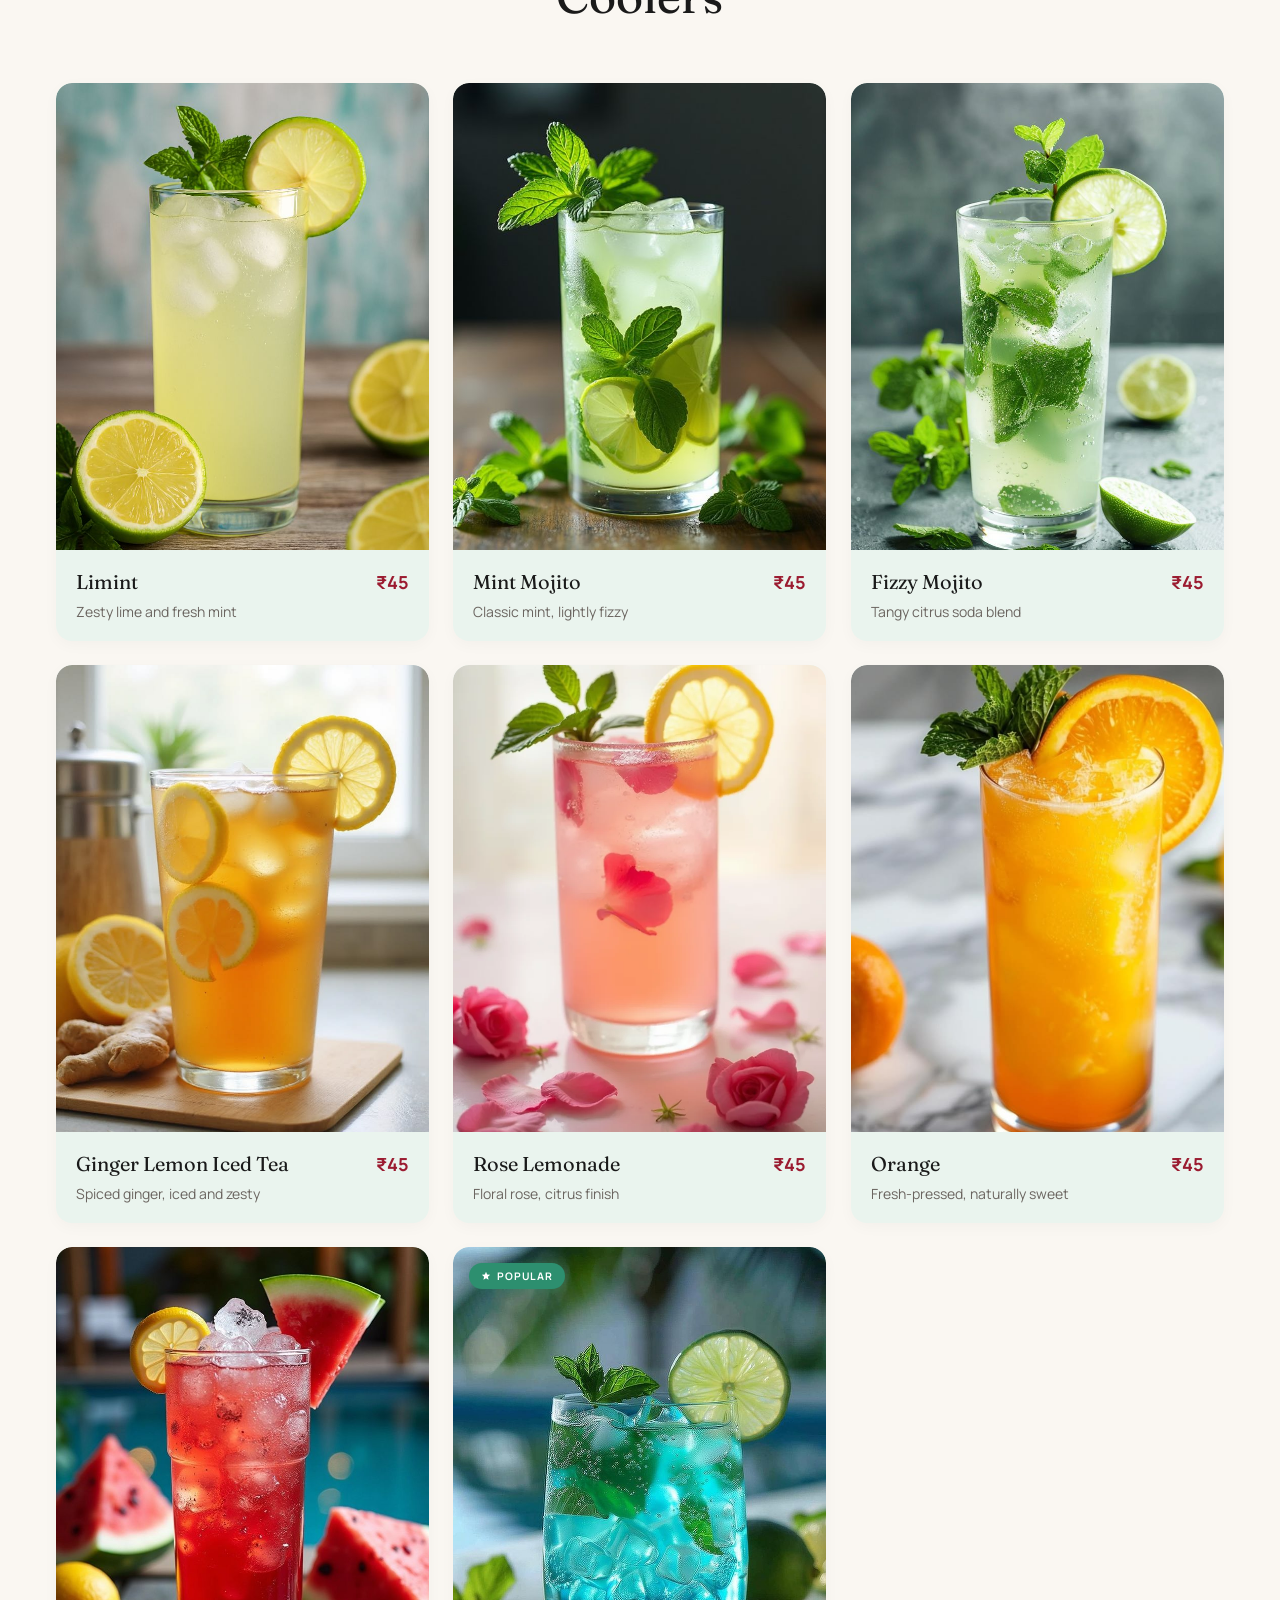
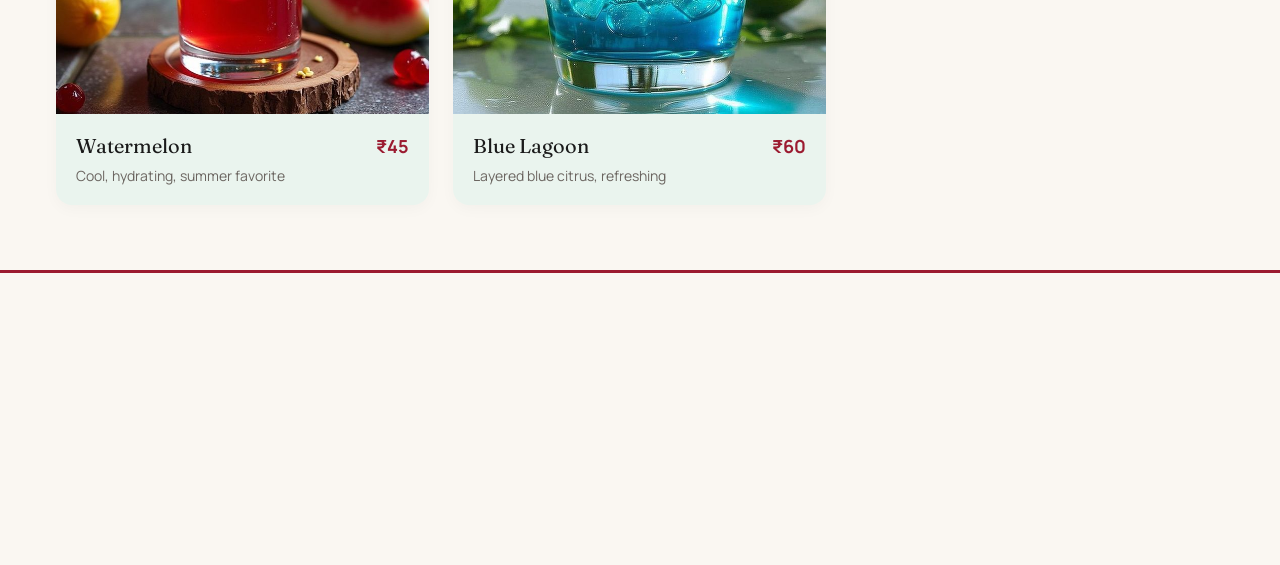
==== commit 38cc6911: "rework" ====
--- a/cilent1/index.html
+++ b/cilent1/index.html
@@ -1114,7 +1114,6 @@
                 opacity: 1;
                 transform: none;
             }
-
             .social-icon:hover,
             .back-to-top:hover svg {
                 transform: none;
@@ -1162,9 +1161,7 @@
             scrollbar-width: none;
         }
 
-        .item-modal::-webkit-scrollbar {
-            display: none;
-        }
+        .item-modal::-webkit-scrollbar { display: none; }
 
         .item-modal-overlay.is-open .item-modal {
             transform: translateY(0) scale(1);
@@ -1227,9 +1224,7 @@
         }
 
         .item-modal-popular svg {
-            width: 12px;
-            height: 12px;
-            fill: currentColor;
+            width: 12px; height: 12px; fill: currentColor;
         }
 
         .item-modal-desc {
@@ -1268,7 +1263,7 @@
             height: 36px;
             border-radius: 50%;
             border: none;
-            background: rgba(255, 255, 255, 0.85);
+            background: rgba(255,255,255,0.85);
             cursor: pointer;
             display: flex;
             align-items: center;
@@ -1278,10 +1273,7 @@
             z-index: 2;
         }
 
-        .item-modal-close:hover {
-            background: var(--color-accent);
-            color: #fff;
-        }
+        .item-modal-close:hover { background: var(--color-accent); color: #fff; }
 
         .item-modal-close:focus-visible {
             outline: 2px solid var(--color-accent);
@@ -1289,13 +1281,9 @@
         }
 
         @media (prefers-reduced-motion: reduce) {
-
             .item-modal-overlay,
-            .item-modal {
-                transition: none;
-            }
-        }
-
+            .item-modal { transition: none; }
+        }
         /* ============================================================= */
     </style>
 </head>
@@ -1593,7 +1581,7 @@
                 <div class="menu-card-wrapper">
                     <div class="menu-card">
                         <div class="menu-card-image-wrapper">
-                            <img src="assets/images/13-.png" alt="Allam Tea" class="menu-card-image">
+                            <img src="assets/images/12.jfif" alt="Allam Tea" class="menu-card-image">
                         </div>
                         <div class="menu-card-content">
                             <div class="menu-card-header">
@@ -1621,7 +1609,7 @@
                 <div class="menu-card-wrapper">
                     <div class="menu-card">
                         <div class="menu-card-image-wrapper">
-                            <img src="assets/images/15.jpg" alt="Sugar Less Tea" class="menu-card-image">
+                            <img src="assets/images/12.jfif" alt="Sugar Less Tea" class="menu-card-image">
                         </div>
                         <div class="menu-card-content">
                             <div class="menu-card-header">
@@ -1635,7 +1623,7 @@
                 <div class="menu-card-wrapper">
                     <div class="menu-card">
                         <div class="menu-card-image-wrapper">
-                            <img src="assets/images/16.png" alt="Bellam Tea" class="menu-card-image">
+                            <img src="assets/images/12.jfif" alt="Bellam Tea" class="menu-card-image">
                         </div>
                         <div class="menu-card-content">
                             <div class="menu-card-header">
@@ -1656,7 +1644,7 @@
                                 </svg>
                                 POPULAR
                             </div>
-                            <img src="assets/images/17.webp" alt="Masala Tea" class="menu-card-image">
+                            <img src="assets/images/12.jfif" alt="Masala Tea" class="menu-card-image">
                         </div>
                         <div class="menu-card-content">
                             <div class="menu-card-header">
@@ -1712,7 +1700,7 @@
                 <div class="menu-card-wrapper">
                     <div class="menu-card">
                         <div class="menu-card-image-wrapper">
-                            <img src="assets/images/21.png" alt="Ilachi Tea" class="menu-card-image">
+                            <img src="assets/images/12.jfif" alt="Ilachi Tea" class="menu-card-image">
                         </div>
                         <div class="menu-card-content">
                             <div class="menu-card-header">
@@ -1726,7 +1714,7 @@
                 <div class="menu-card-wrapper">
                     <div class="menu-card">
                         <div class="menu-card-image-wrapper">
-                            <img src="assets/images/22.png" alt="Ginger Lemon Tea" class="menu-card-image">
+                            <img src="assets/images/12.jfif" alt="Ginger Lemon Tea" class="menu-card-image">
                         </div>
                         <div class="menu-card-content">
                             <div class="menu-card-header">
@@ -1740,7 +1728,7 @@
                 <div class="menu-card-wrapper">
                     <div class="menu-card">
                         <div class="menu-card-image-wrapper">
-                            <img src="assets/images/23.png" alt="Allam Bellam Tea" class="menu-card-image">
+                            <img src="assets/images/12.jfif" alt="Allam Bellam Tea" class="menu-card-image">
                         </div>
                         <div class="menu-card-content">
                             <div class="menu-card-header">
@@ -2260,17 +2248,13 @@
                 </div>
                 <div class="footer-info footer-anim-item">
                     <p>Pulapalli, Palakollu</p>
-                    <p>Open Daily: 6:00 AM – 9:00 PM</p>
-                    <p style="margin-top: 0.5rem; font-size: 0.85em; opacity: 0.8;">*All images are for reference
-                        purposes only.</p>
+                    <p>Open Daily: 7:00 AM – 10:00 PM</p>
+                    <p style="margin-top: 0.5rem; font-size: 0.85em; opacity: 0.8;">*All images are for reference purposes only.</p>
                 </div>
                 <div class="footer-social footer-anim-item">
-                    <a href="tel:8885517179" class="social-icon" aria-label="Call">
-                        <svg viewBox="0 0 24 24" fill="none" stroke="currentColor" stroke-width="2"
-                            stroke-linecap="round" stroke-linejoin="round">
-                            <path
-                                d="M22 16.92v3a2 2 0 0 1-2.18 2 19.79 19.79 0 0 1-8.63-3.07 19.5 19.5 0 0 1-6-6 19.79 19.79 0 0 1-3.07-8.67A2 2 0 0 1 4.11 2h3a2 2 0 0 1 2 1.72 12.84 12.84 0 0 0 .7 2.81 2 2 0 0 1-.45 2.11L8.09 9.91a16 16 0 0 0 6 6l1.27-1.27a2 2 0 0 1 2.11-.45 12.84 12.84 0 0 0 2.81.7A2 2 0 0 1 22 16.92z">
-                            </path>
+                    <a href="#" class="social-icon" aria-label="WhatsApp">
+                        <svg viewBox="0 0 24 24" fill="none" stroke="currentColor" stroke-width="2" stroke-linecap="round" stroke-linejoin="round">
+                            <path d="M22 16.92v3a2 2 0 0 1-2.18 2 19.79 19.79 0 0 1-8.63-3.07 19.5 19.5 0 0 1-6-6 19.79 19.79 0 0 1-3.07-8.67A2 2 0 0 1 4.11 2h3a2 2 0 0 1 2 1.72 12.84 12.84 0 0 0 .7 2.81 2 2 0 0 1-.45 2.11L8.09 9.91a16 16 0 0 0 6 6l1.27-1.27a2 2 0 0 1 2.11-.45 12.84 12.84 0 0 0 2.81.7A2 2 0 0 1 22 16.92z"></path>
                         </svg>
                     </a>
                 </div>
@@ -2279,8 +2263,7 @@
                 <p class="copyright">&copy; 2026 Aaradhya Cafe. All rights reserved.</p>
                 <button class="back-to-top" id="back-to-top" aria-label="Back to top">
                     Back to top
-                    <svg viewBox="0 0 24 24" fill="none" stroke="currentColor" stroke-width="2" stroke-linecap="round"
-                        stroke-linejoin="round">
+                    <svg viewBox="0 0 24 24" fill="none" stroke="currentColor" stroke-width="2" stroke-linecap="round" stroke-linejoin="round">
                         <polyline points="18 15 12 9 6 15"></polyline>
                     </svg>
                 </button>
@@ -2673,13 +2656,11 @@
     </script>
 
     <!-- ITEM DETAIL MODAL OVERLAY -->
-    <div id="item-modal-overlay" class="item-modal-overlay" role="dialog" aria-modal="true"
-        aria-labelledby="item-modal-name">
+    <div id="item-modal-overlay" class="item-modal-overlay" role="dialog" aria-modal="true" aria-labelledby="item-modal-name">
         <div class="item-modal-backdrop"></div>
         <div class="item-modal">
             <button id="item-modal-close" class="item-modal-close" aria-label="Close details">
-                <svg width="18" height="18" viewBox="0 0 24 24" fill="none" stroke="currentColor" stroke-width="2.5"
-                    stroke-linecap="round" stroke-linejoin="round">
+                <svg width="18" height="18" viewBox="0 0 24 24" fill="none" stroke="currentColor" stroke-width="2.5" stroke-linecap="round" stroke-linejoin="round">
                     <line x1="18" y1="6" x2="6" y2="18"></line>
                     <line x1="6" y1="6" x2="18" y2="18"></line>
                 </svg>
@@ -2693,10 +2674,7 @@
                     <span id="item-modal-price" class="item-modal-price"></span>
                 </div>
                 <div id="item-modal-popular" class="item-modal-popular" hidden>
-                    <svg viewBox="0 0 24 24">
-                        <path
-                            d="M12 17.27L18.18 21l-1.64-7.03L22 9.24l-7.19-.61L12 2 9.19 8.63 2 9.24l5.46 4.73L5.82 21z" />
-                    </svg>
+                    <svg viewBox="0 0 24 24"><path d="M12 17.27L18.18 21l-1.64-7.03L22 9.24l-7.19-.61L12 2 9.19 8.63 2 9.24l5.46 4.73L5.82 21z"/></svg>
                     MOST POPULAR
                 </div>
                 <p id="item-modal-desc" class="item-modal-desc"></p>
@@ -2707,5 +2685,4 @@
     </div>
 </body>
 
-
 </html>
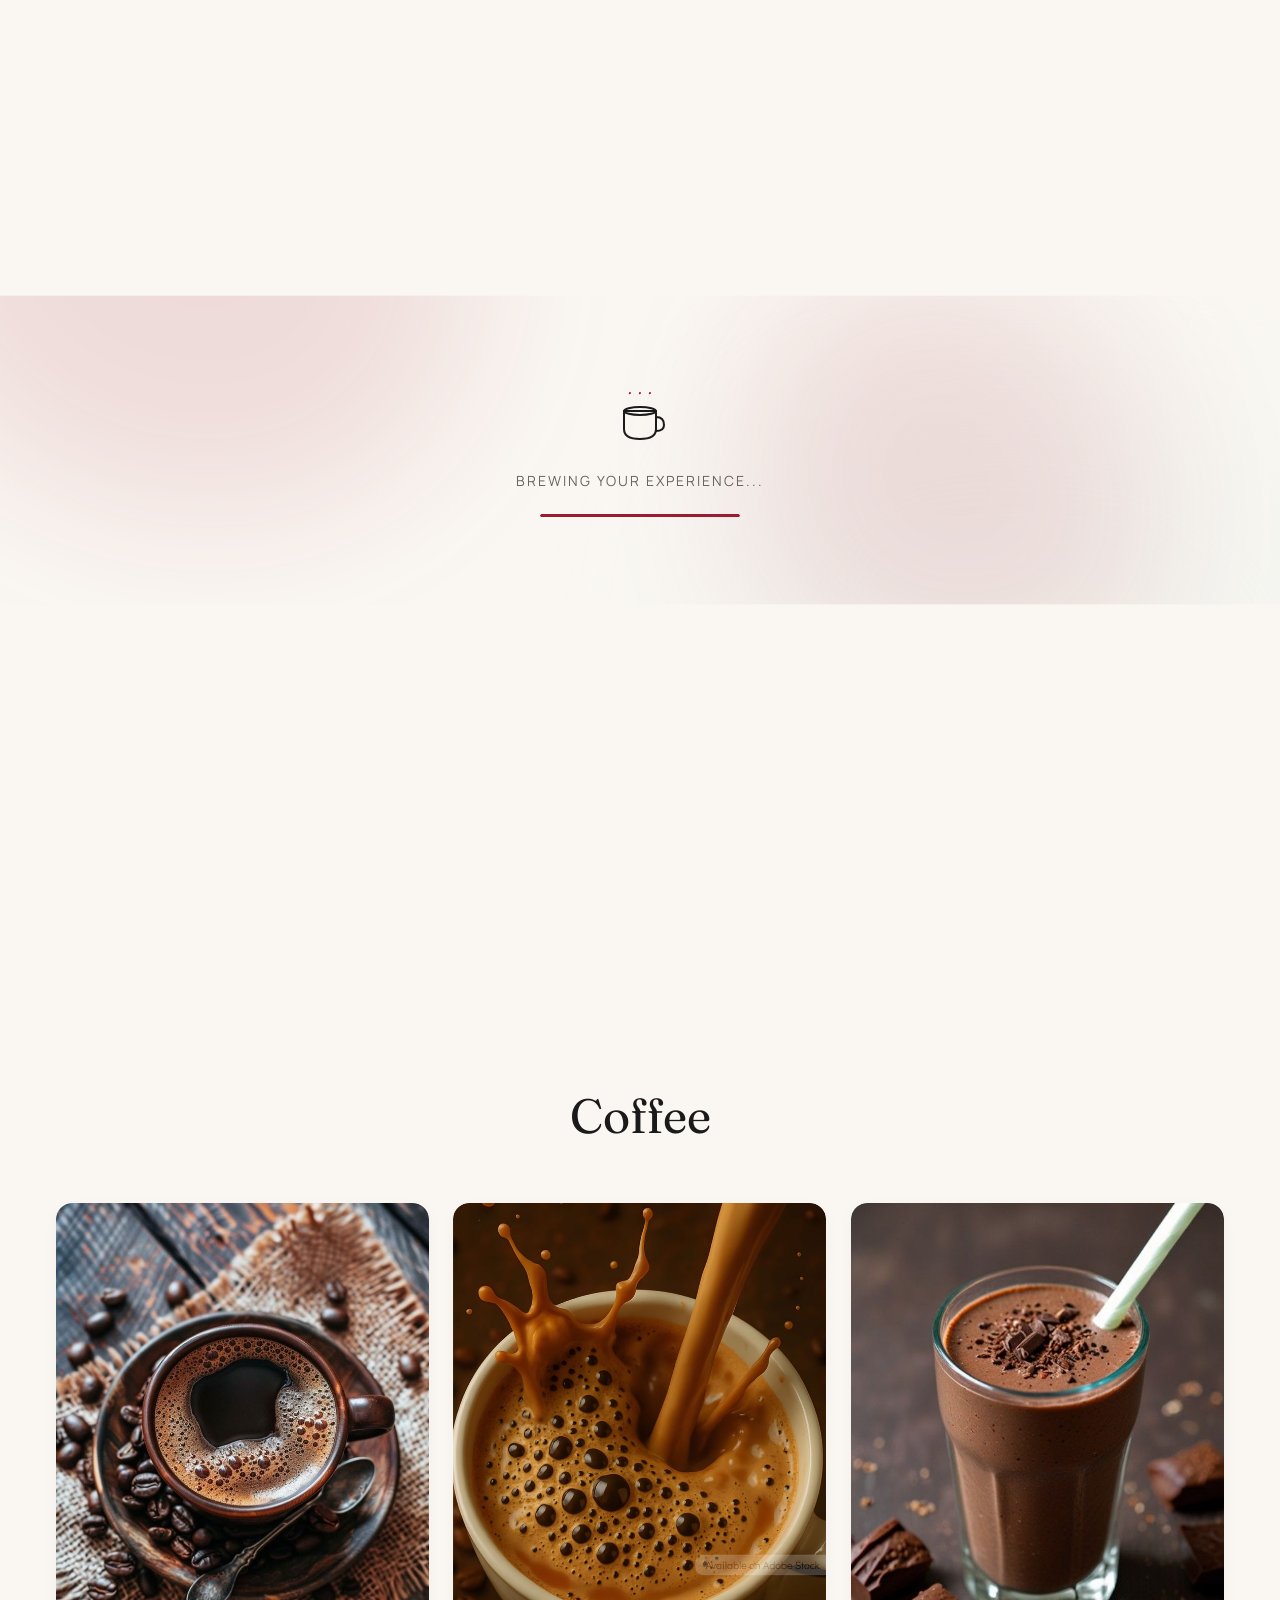
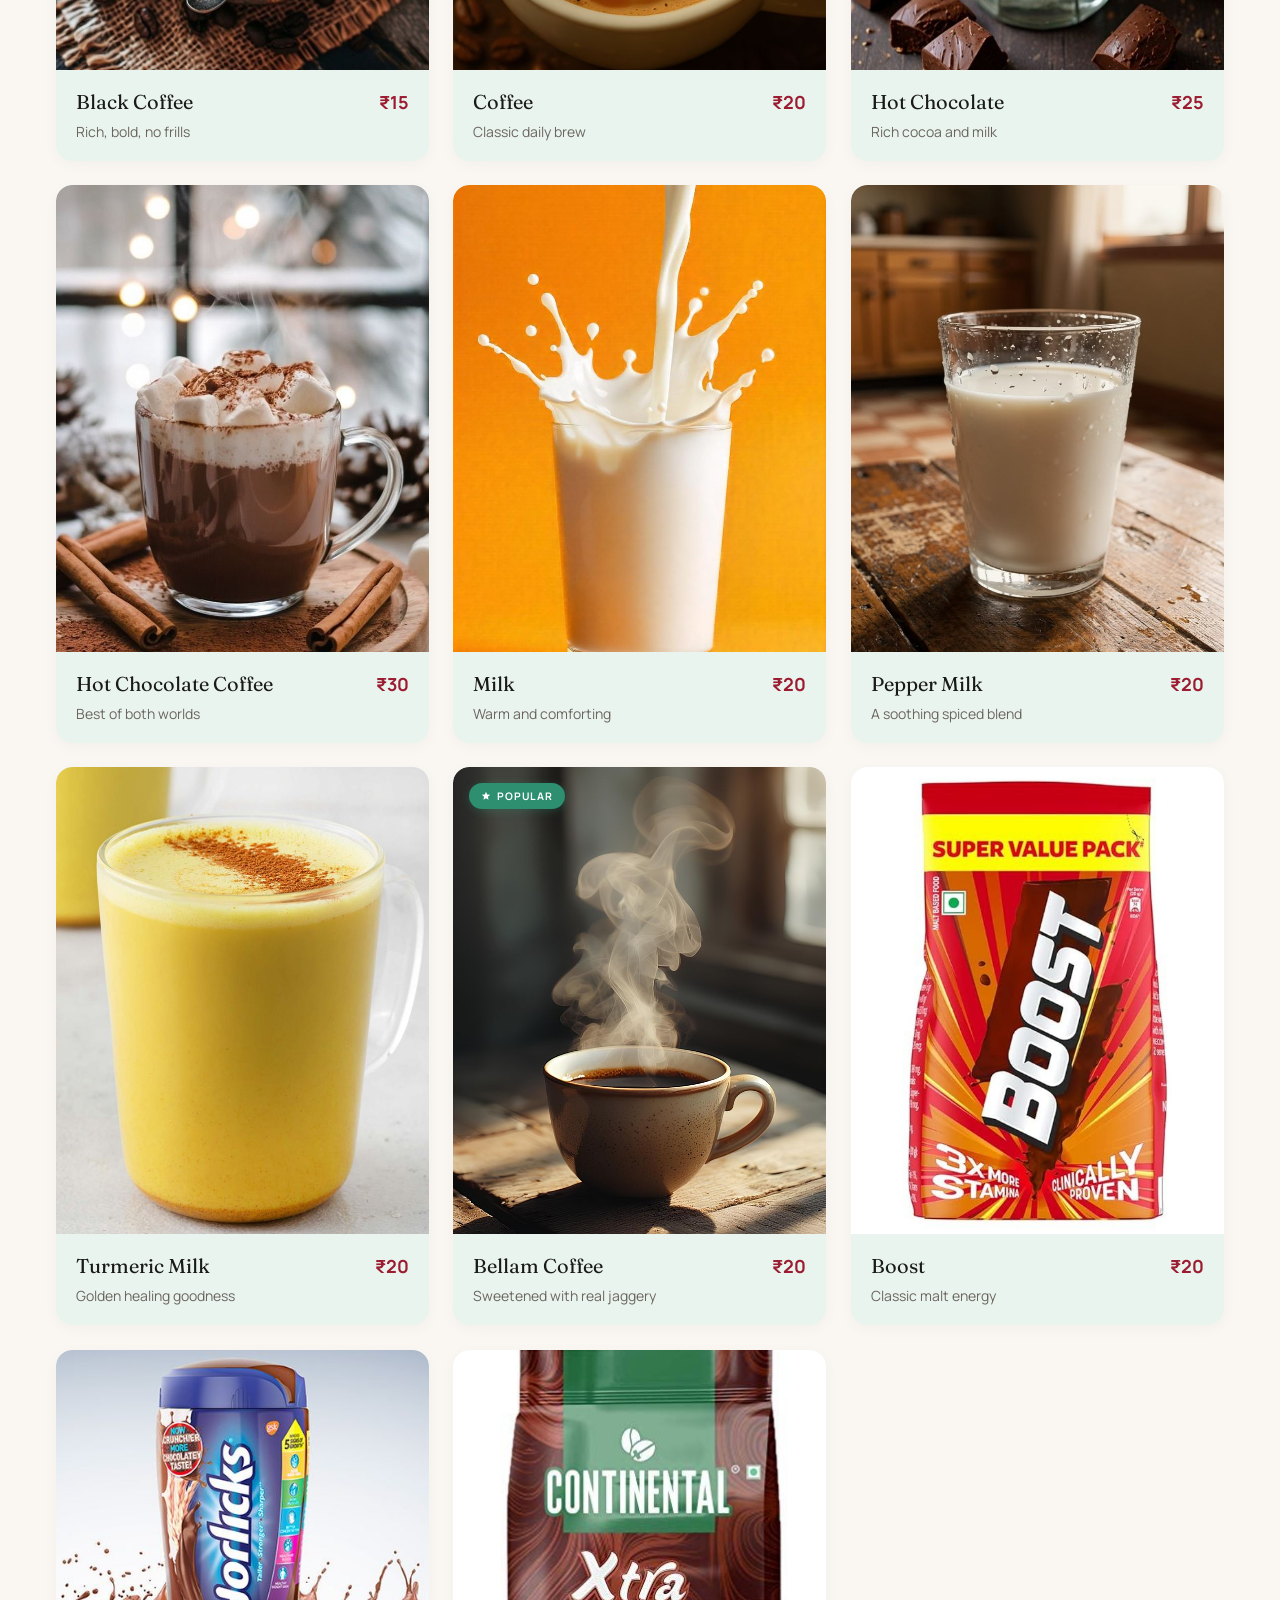
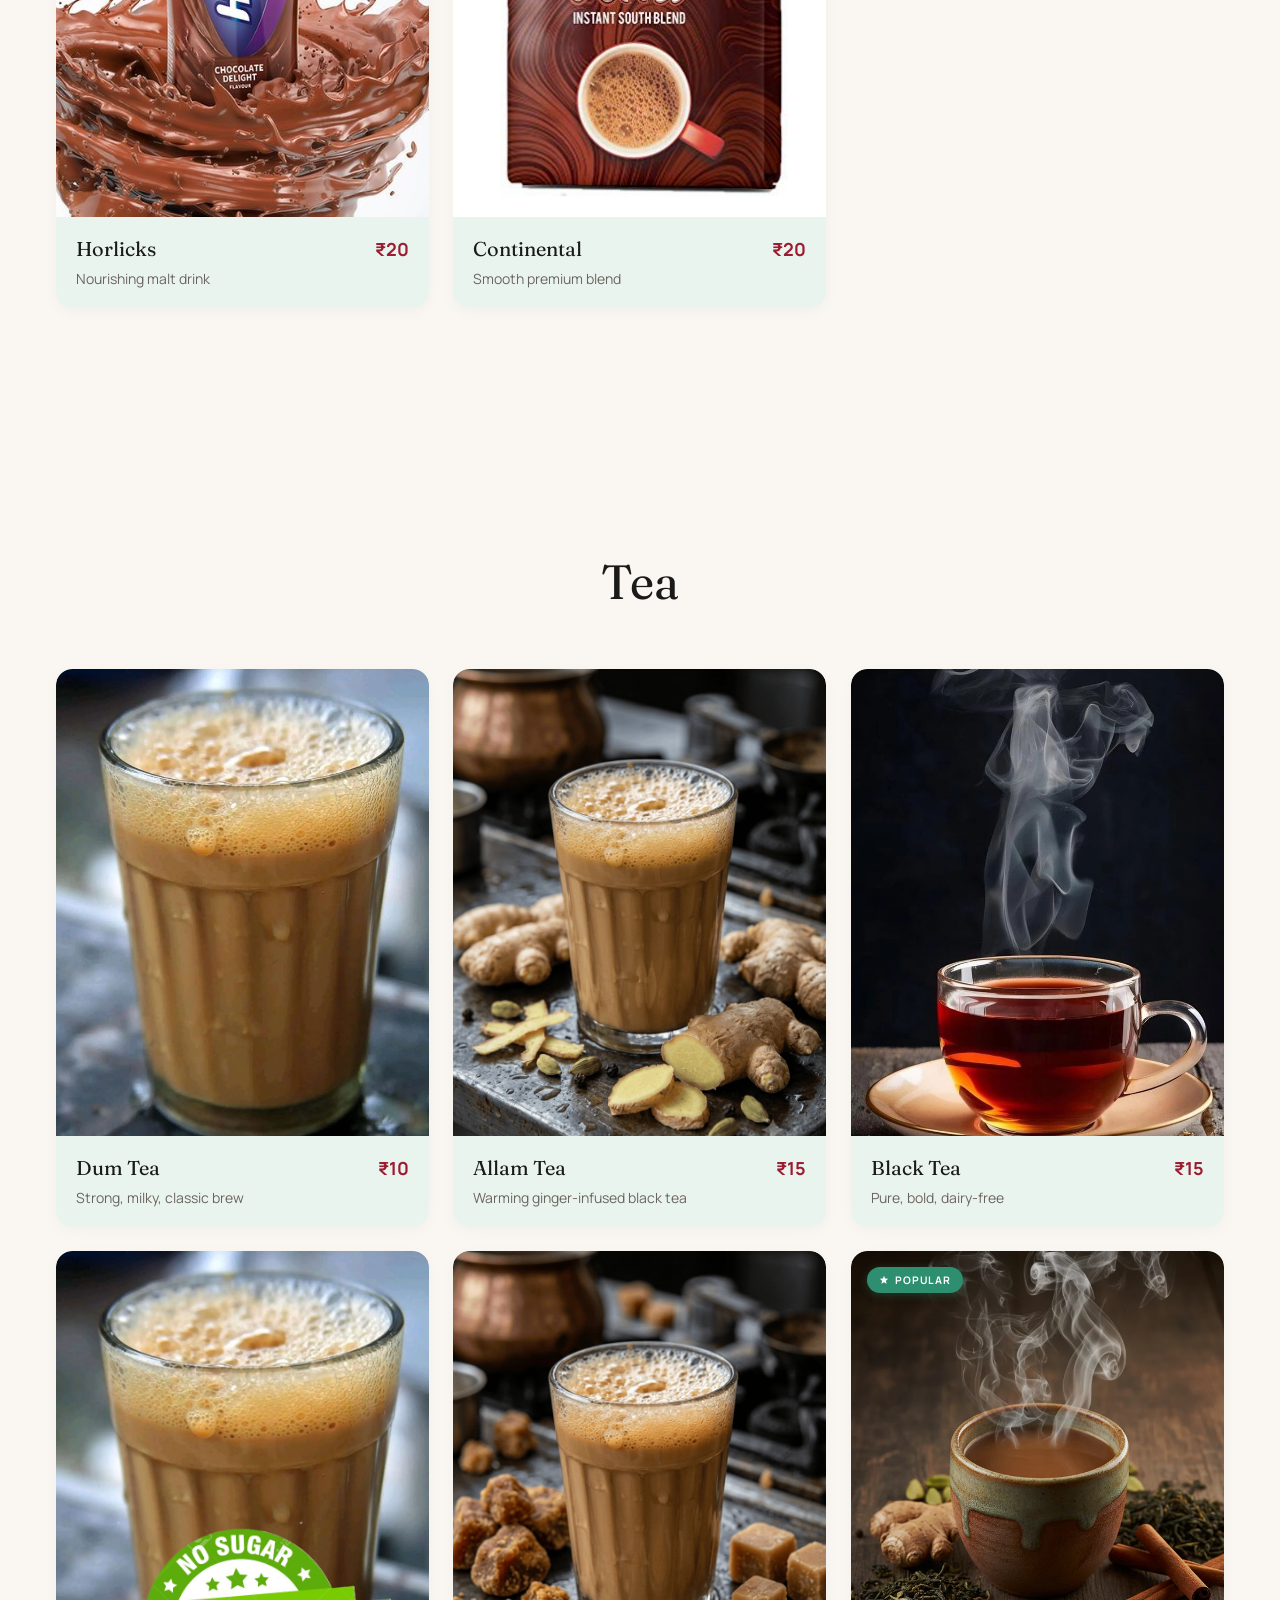
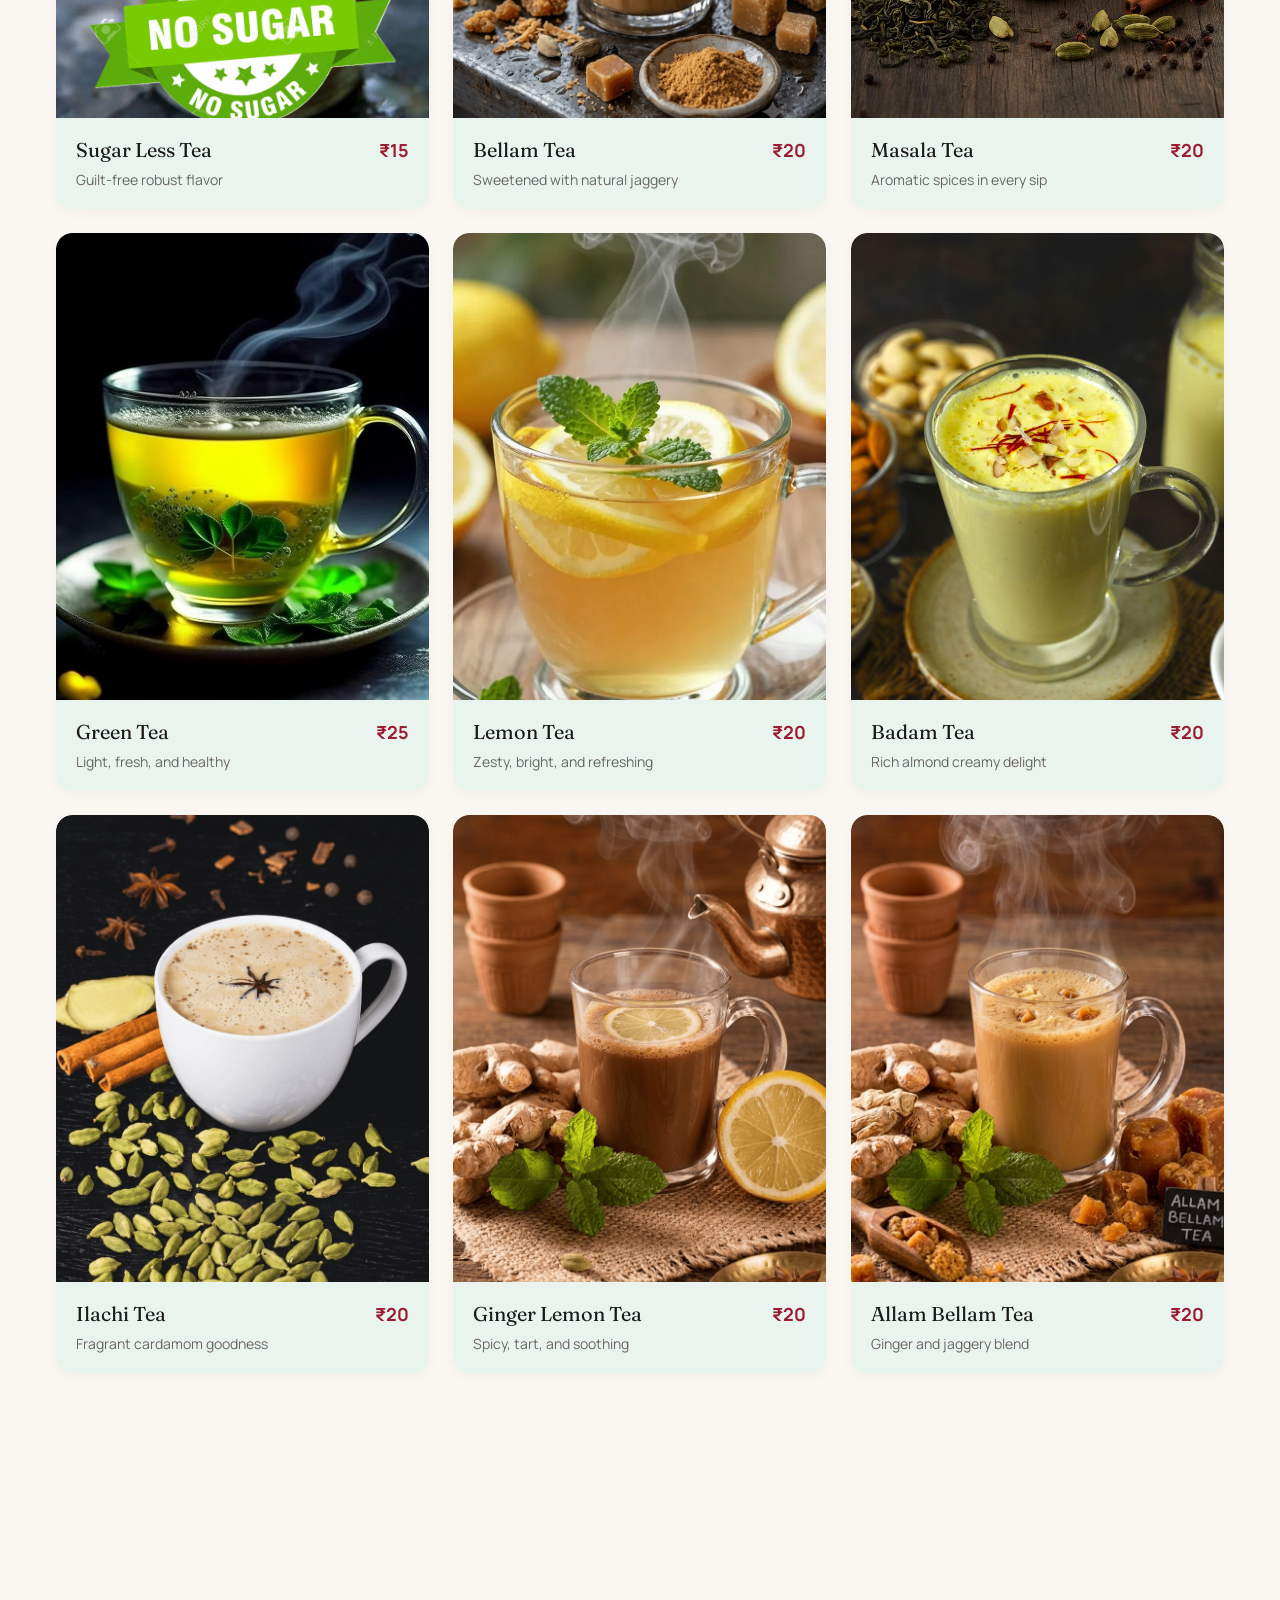
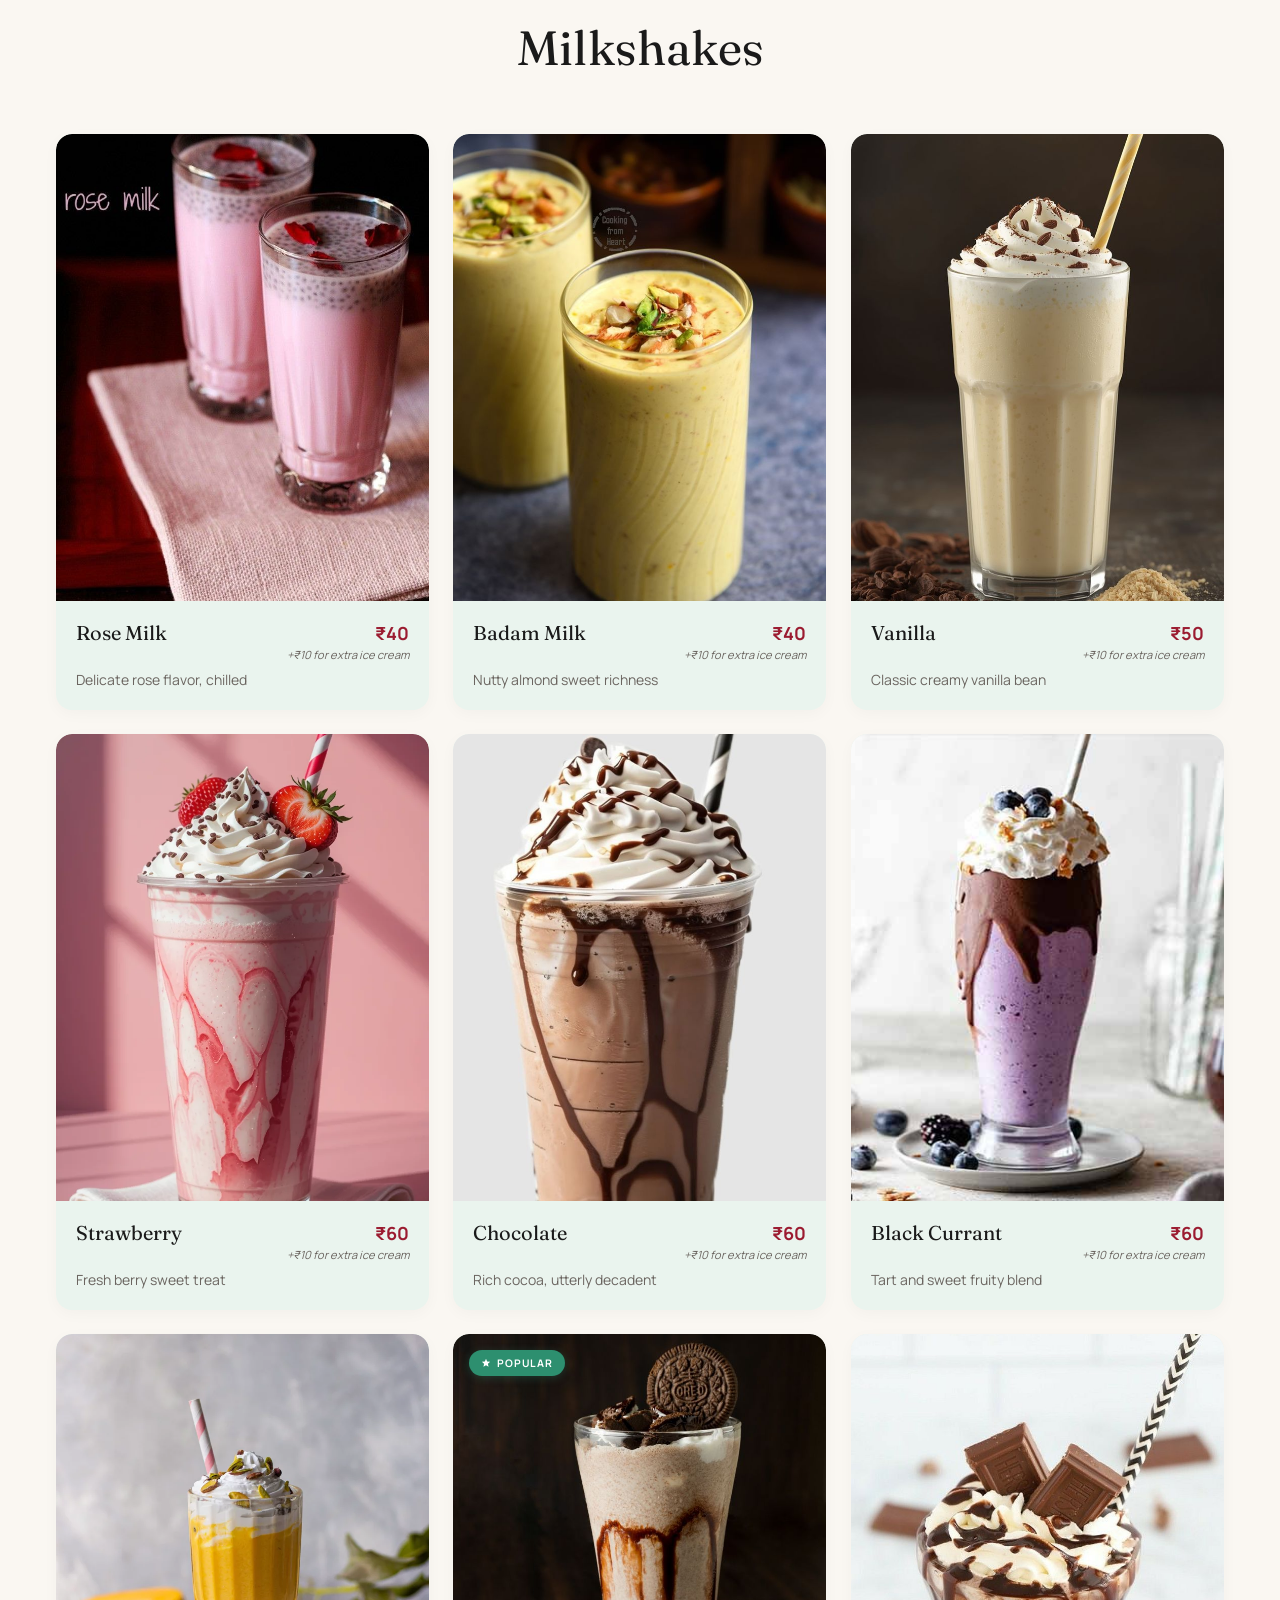
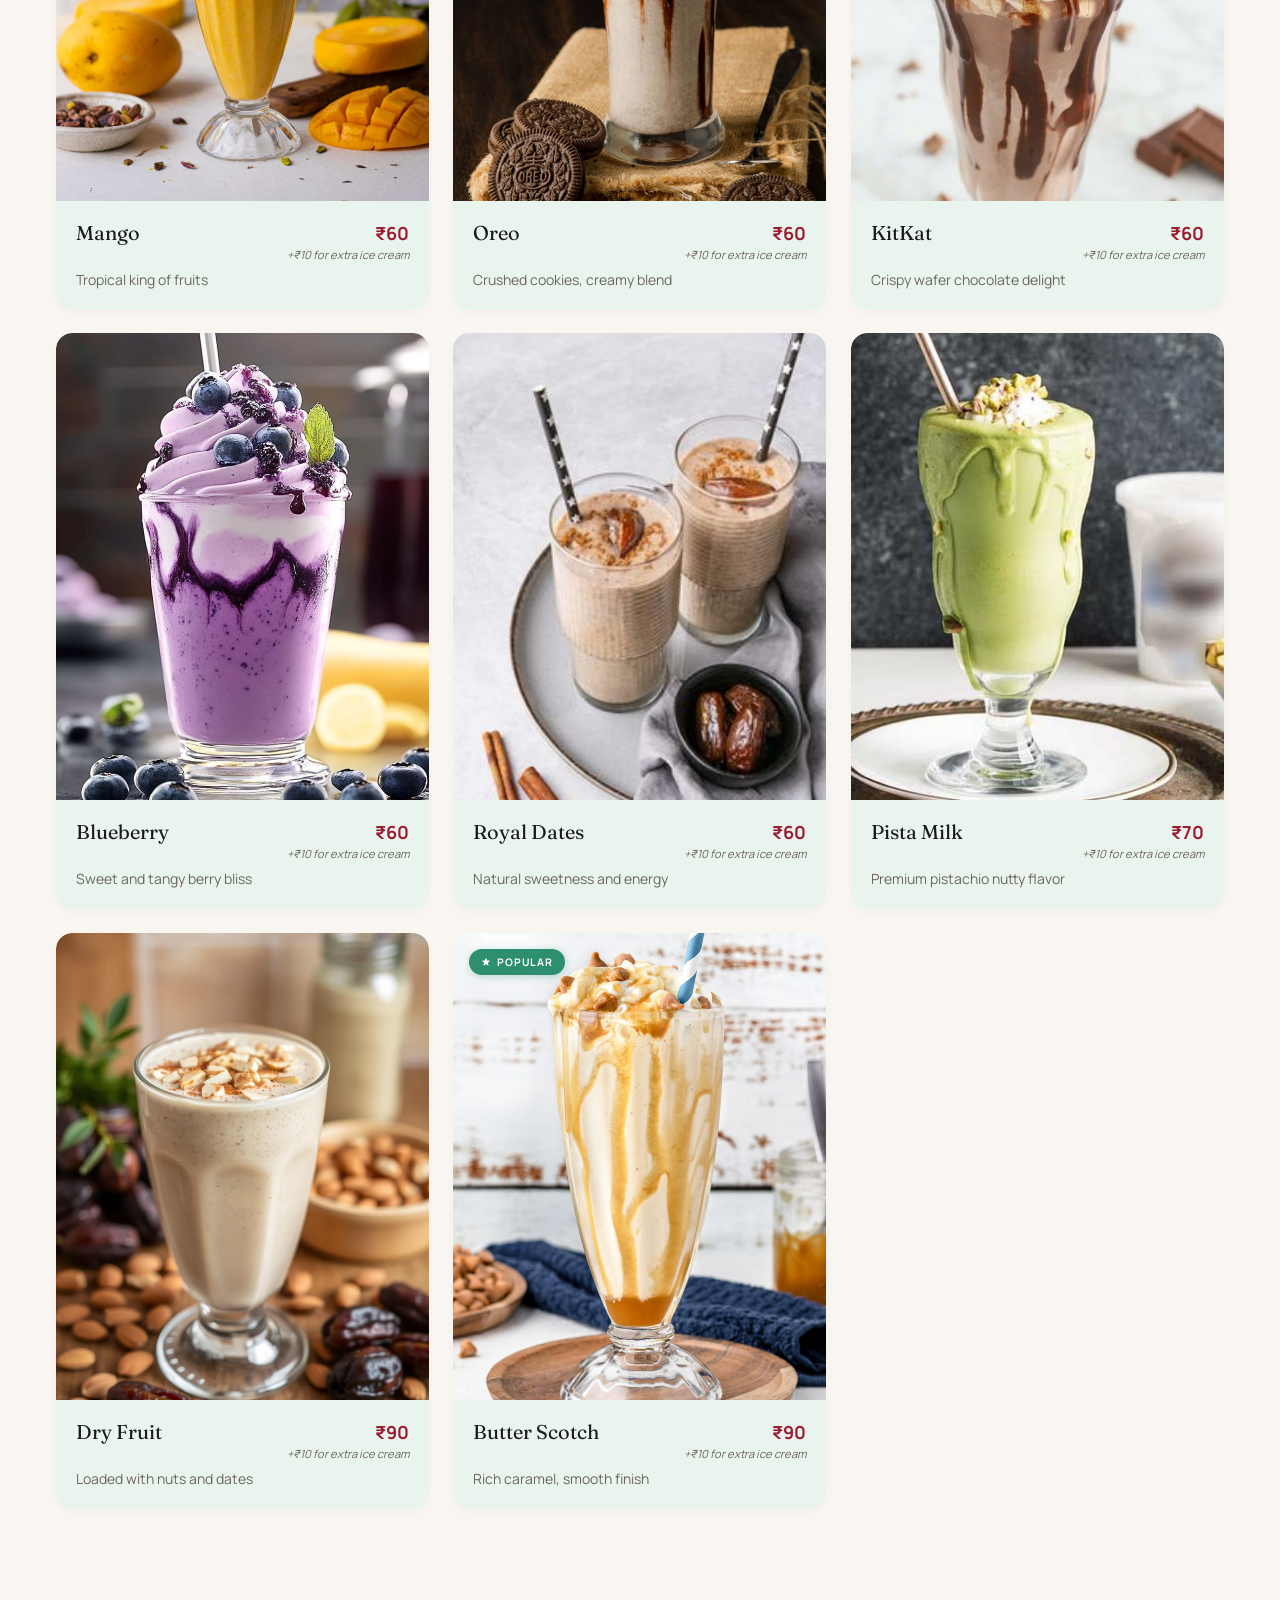
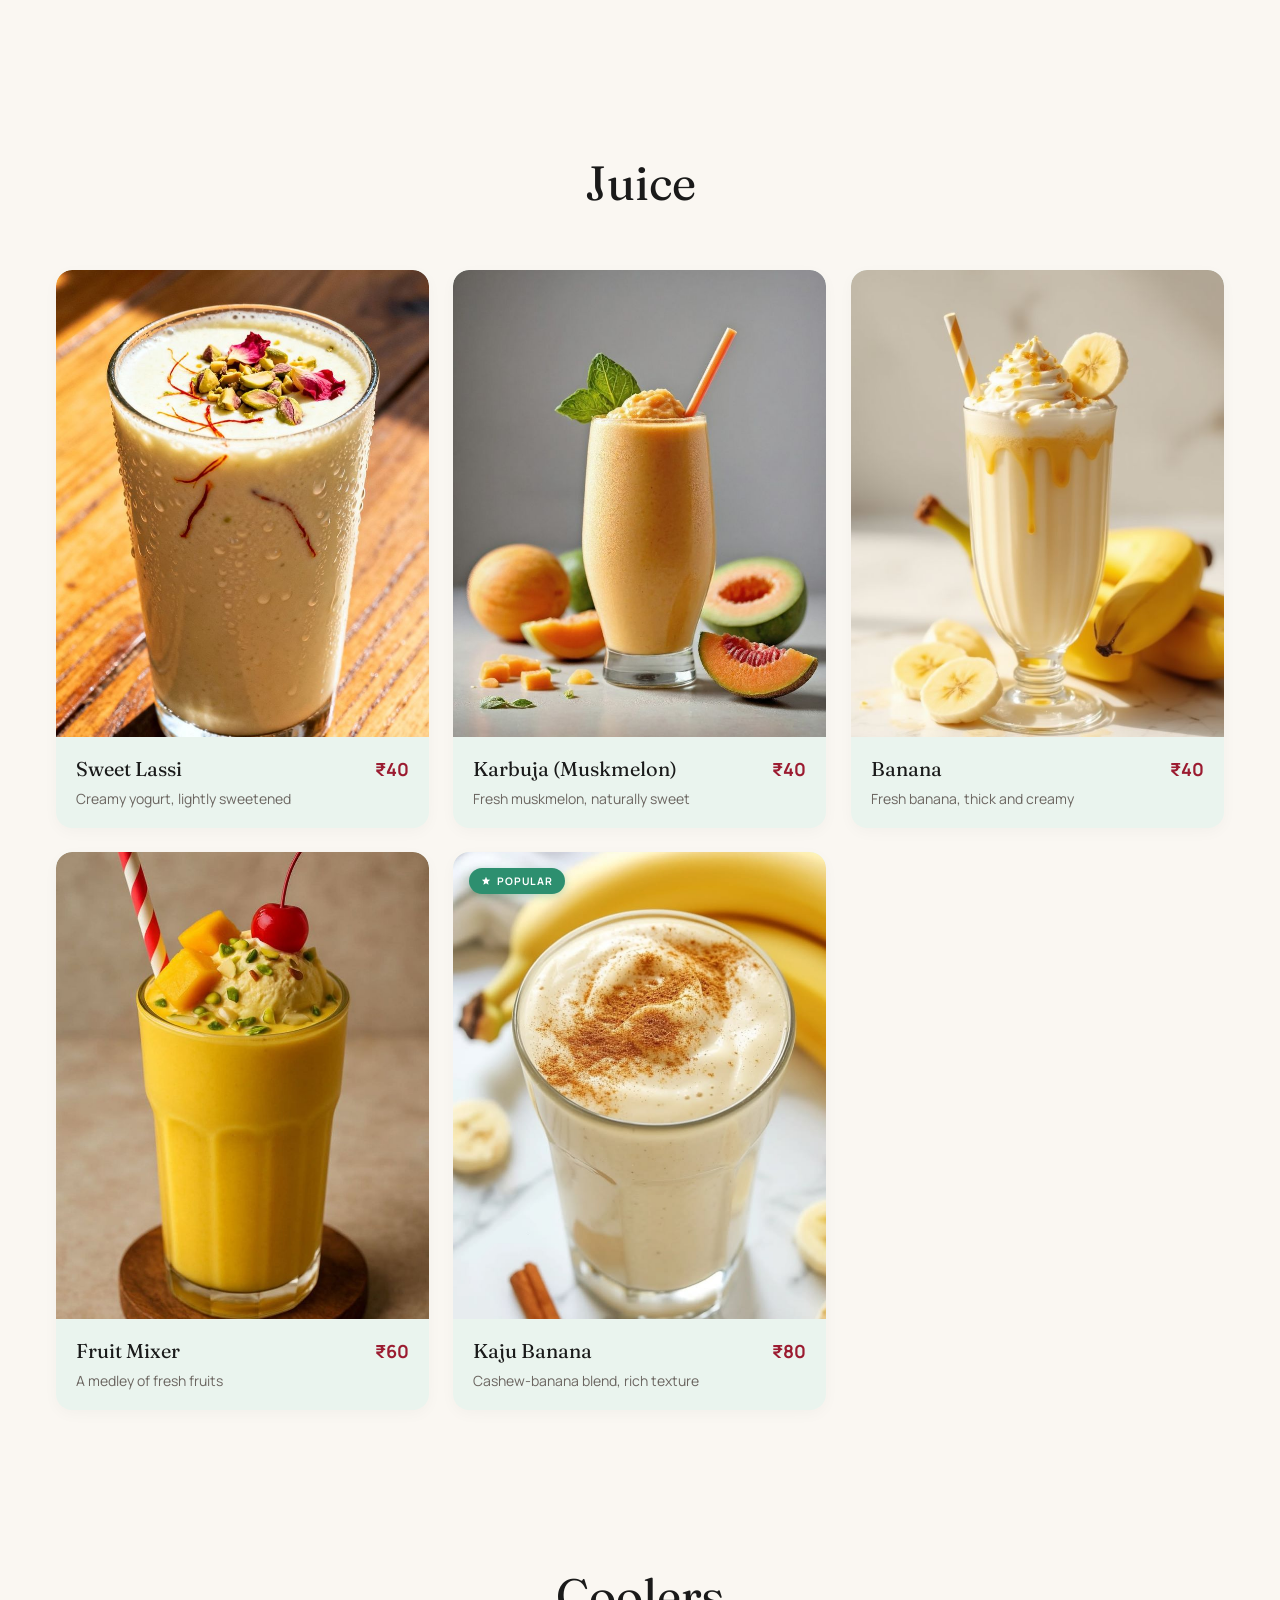
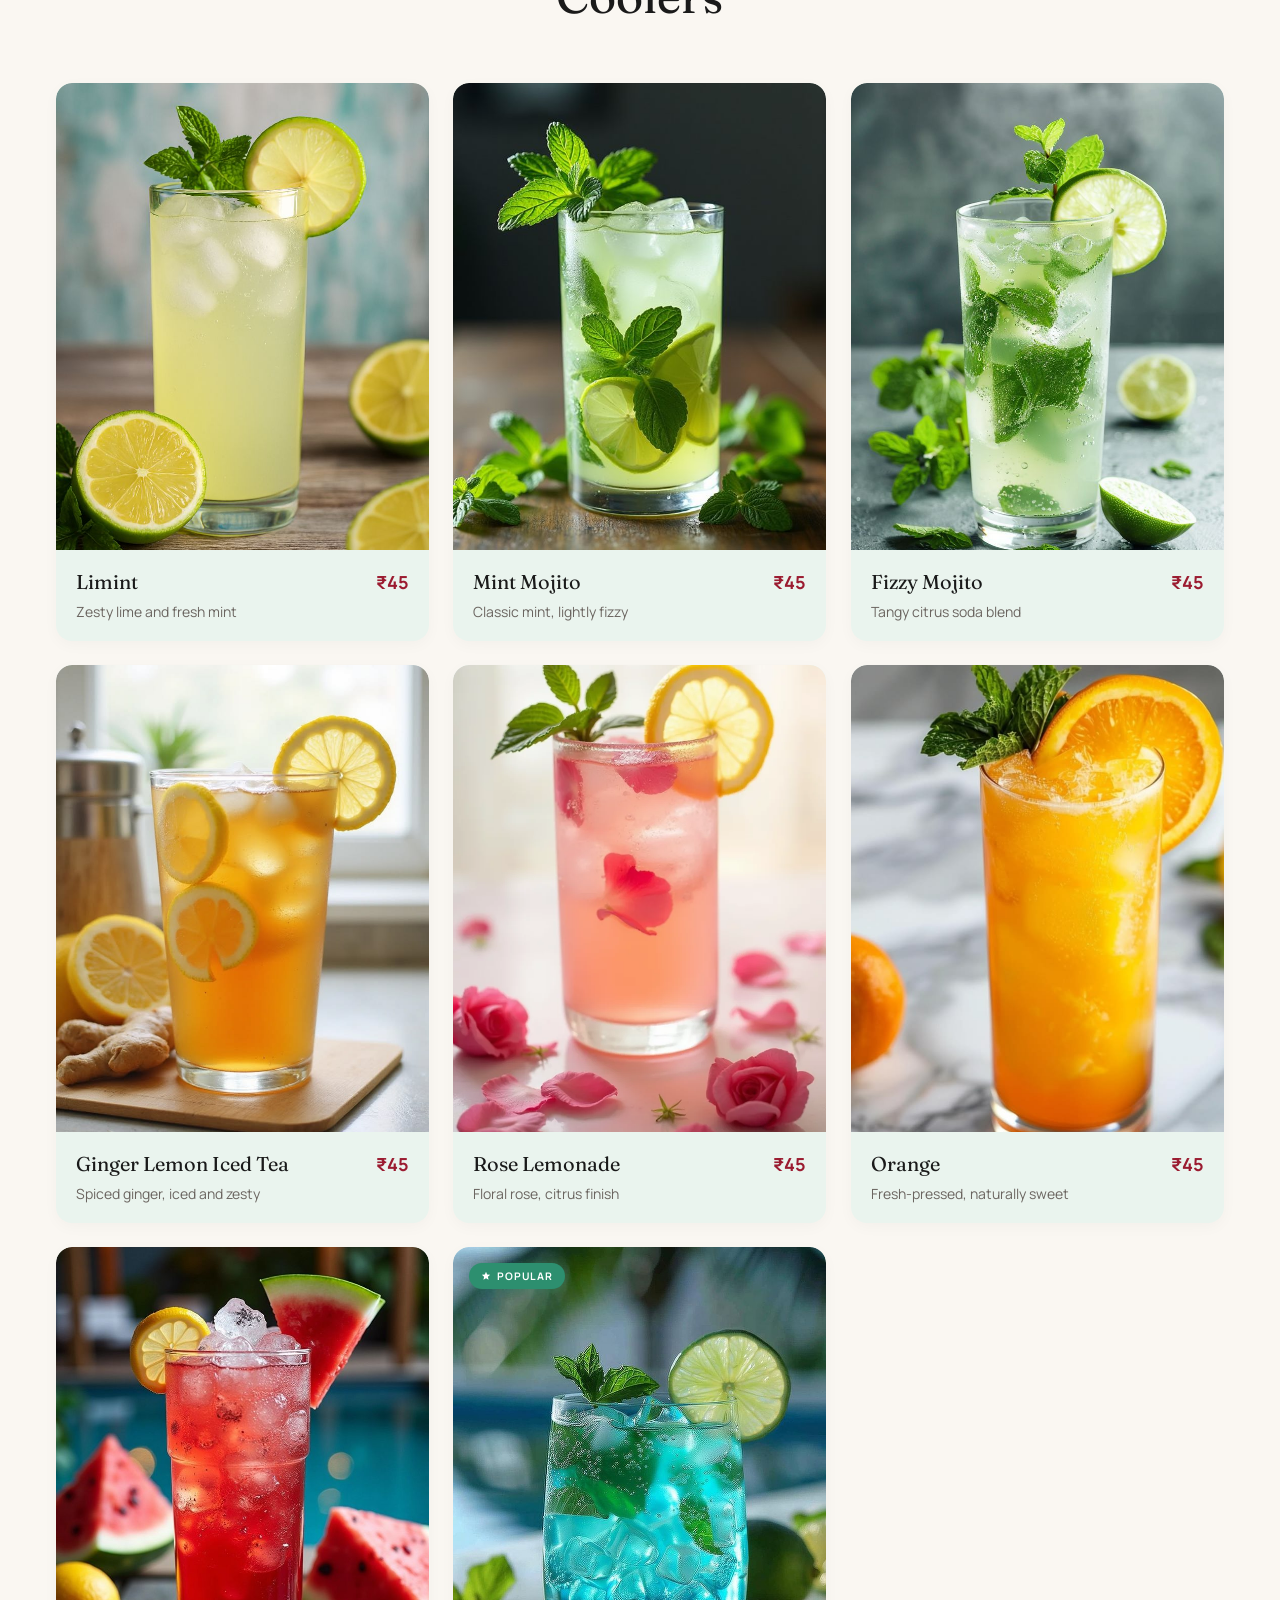
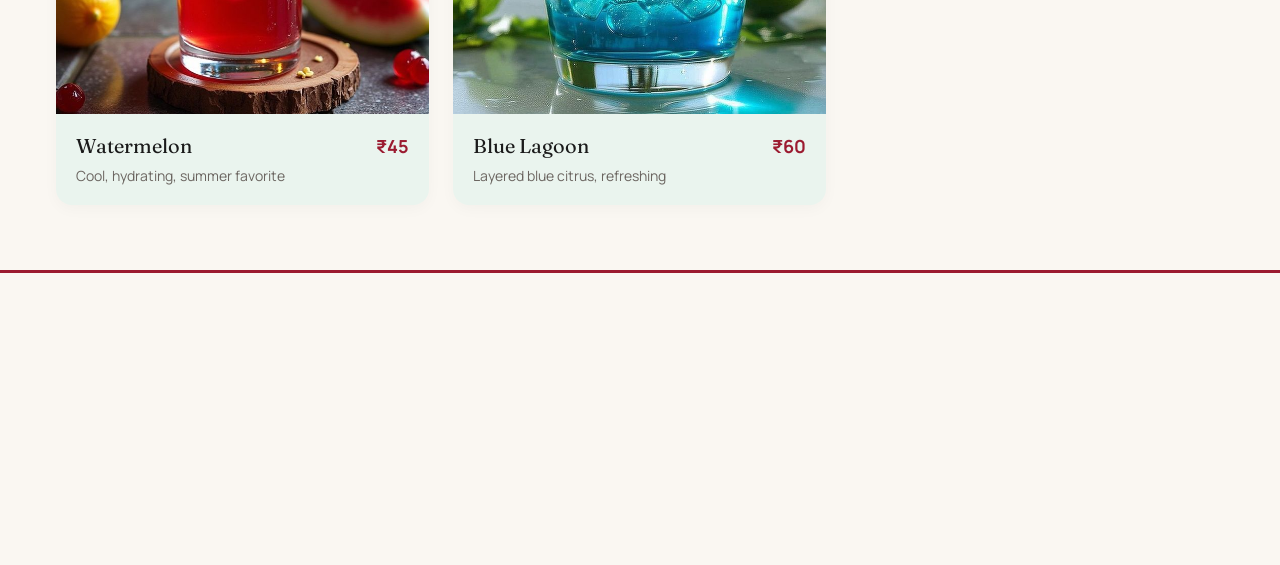
==== commit efb7a8cf: "Add files via upload" ====
--- a/cilent1/index.html
+++ b/cilent1/index.html
@@ -1114,6 +1114,7 @@
                 opacity: 1;
                 transform: none;
             }
+
             .social-icon:hover,
             .back-to-top:hover svg {
                 transform: none;
@@ -1161,7 +1162,9 @@
             scrollbar-width: none;
         }
 
-        .item-modal::-webkit-scrollbar { display: none; }
+        .item-modal::-webkit-scrollbar {
+            display: none;
+        }
 
         .item-modal-overlay.is-open .item-modal {
             transform: translateY(0) scale(1);
@@ -1224,7 +1227,9 @@
         }
 
         .item-modal-popular svg {
-            width: 12px; height: 12px; fill: currentColor;
+            width: 12px;
+            height: 12px;
+            fill: currentColor;
         }
 
         .item-modal-desc {
@@ -1263,7 +1268,7 @@
             height: 36px;
             border-radius: 50%;
             border: none;
-            background: rgba(255,255,255,0.85);
+            background: rgba(255, 255, 255, 0.85);
             cursor: pointer;
             display: flex;
             align-items: center;
@@ -1273,7 +1278,10 @@
             z-index: 2;
         }
 
-        .item-modal-close:hover { background: var(--color-accent); color: #fff; }
+        .item-modal-close:hover {
+            background: var(--color-accent);
+            color: #fff;
+        }
 
         .item-modal-close:focus-visible {
             outline: 2px solid var(--color-accent);
@@ -1281,9 +1289,13 @@
         }
 
         @media (prefers-reduced-motion: reduce) {
+
             .item-modal-overlay,
-            .item-modal { transition: none; }
-        }
+            .item-modal {
+                transition: none;
+            }
+        }
+
         /* ============================================================= */
     </style>
 </head>
@@ -1581,7 +1593,7 @@
                 <div class="menu-card-wrapper">
                     <div class="menu-card">
                         <div class="menu-card-image-wrapper">
-                            <img src="assets/images/12.jfif" alt="Allam Tea" class="menu-card-image">
+                            <img src="assets/images/13-.png" alt="Allam Tea" class="menu-card-image">
                         </div>
                         <div class="menu-card-content">
                             <div class="menu-card-header">
@@ -1609,7 +1621,7 @@
                 <div class="menu-card-wrapper">
                     <div class="menu-card">
                         <div class="menu-card-image-wrapper">
-                            <img src="assets/images/12.jfif" alt="Sugar Less Tea" class="menu-card-image">
+                            <img src="assets/images/15.jpg" alt="Sugar Less Tea" class="menu-card-image">
                         </div>
                         <div class="menu-card-content">
                             <div class="menu-card-header">
@@ -1623,7 +1635,7 @@
                 <div class="menu-card-wrapper">
                     <div class="menu-card">
                         <div class="menu-card-image-wrapper">
-                            <img src="assets/images/12.jfif" alt="Bellam Tea" class="menu-card-image">
+                            <img src="assets/images/16.png" alt="Bellam Tea" class="menu-card-image">
                         </div>
                         <div class="menu-card-content">
                             <div class="menu-card-header">
@@ -1644,7 +1656,7 @@
                                 </svg>
                                 POPULAR
                             </div>
-                            <img src="assets/images/12.jfif" alt="Masala Tea" class="menu-card-image">
+                            <img src="assets/images/17.webp" alt="Masala Tea" class="menu-card-image">
                         </div>
                         <div class="menu-card-content">
                             <div class="menu-card-header">
@@ -1700,7 +1712,7 @@
                 <div class="menu-card-wrapper">
                     <div class="menu-card">
                         <div class="menu-card-image-wrapper">
-                            <img src="assets/images/12.jfif" alt="Ilachi Tea" class="menu-card-image">
+                            <img src="assets/images/21.png" alt="Ilachi Tea" class="menu-card-image">
                         </div>
                         <div class="menu-card-content">
                             <div class="menu-card-header">
@@ -1714,7 +1726,7 @@
                 <div class="menu-card-wrapper">
                     <div class="menu-card">
                         <div class="menu-card-image-wrapper">
-                            <img src="assets/images/12.jfif" alt="Ginger Lemon Tea" class="menu-card-image">
+                            <img src="assets/images/22.png" alt="Ginger Lemon Tea" class="menu-card-image">
                         </div>
                         <div class="menu-card-content">
                             <div class="menu-card-header">
@@ -1728,7 +1740,7 @@
                 <div class="menu-card-wrapper">
                     <div class="menu-card">
                         <div class="menu-card-image-wrapper">
-                            <img src="assets/images/12.jfif" alt="Allam Bellam Tea" class="menu-card-image">
+                            <img src="assets/images/23.png" alt="Allam Bellam Tea" class="menu-card-image">
                         </div>
                         <div class="menu-card-content">
                             <div class="menu-card-header">
@@ -2248,13 +2260,17 @@
                 </div>
                 <div class="footer-info footer-anim-item">
                     <p>Pulapalli, Palakollu</p>
-                    <p>Open Daily: 7:00 AM – 10:00 PM</p>
-                    <p style="margin-top: 0.5rem; font-size: 0.85em; opacity: 0.8;">*All images are for reference purposes only.</p>
+                    <p>Open Daily: 6:00 AM – 9:00 PM</p>
+                    <p style="margin-top: 0.5rem; font-size: 0.85em; opacity: 0.8;">*All images are for reference
+                        purposes only.</p>
                 </div>
                 <div class="footer-social footer-anim-item">
-                    <a href="#" class="social-icon" aria-label="WhatsApp">
-                        <svg viewBox="0 0 24 24" fill="none" stroke="currentColor" stroke-width="2" stroke-linecap="round" stroke-linejoin="round">
-                            <path d="M22 16.92v3a2 2 0 0 1-2.18 2 19.79 19.79 0 0 1-8.63-3.07 19.5 19.5 0 0 1-6-6 19.79 19.79 0 0 1-3.07-8.67A2 2 0 0 1 4.11 2h3a2 2 0 0 1 2 1.72 12.84 12.84 0 0 0 .7 2.81 2 2 0 0 1-.45 2.11L8.09 9.91a16 16 0 0 0 6 6l1.27-1.27a2 2 0 0 1 2.11-.45 12.84 12.84 0 0 0 2.81.7A2 2 0 0 1 22 16.92z"></path>
+                    <a href="tel:8885517179" class="social-icon" aria-label="Call">
+                        <svg viewBox="0 0 24 24" fill="none" stroke="currentColor" stroke-width="2"
+                            stroke-linecap="round" stroke-linejoin="round">
+                            <path
+                                d="M22 16.92v3a2 2 0 0 1-2.18 2 19.79 19.79 0 0 1-8.63-3.07 19.5 19.5 0 0 1-6-6 19.79 19.79 0 0 1-3.07-8.67A2 2 0 0 1 4.11 2h3a2 2 0 0 1 2 1.72 12.84 12.84 0 0 0 .7 2.81 2 2 0 0 1-.45 2.11L8.09 9.91a16 16 0 0 0 6 6l1.27-1.27a2 2 0 0 1 2.11-.45 12.84 12.84 0 0 0 2.81.7A2 2 0 0 1 22 16.92z">
+                            </path>
                         </svg>
                     </a>
                 </div>
@@ -2263,7 +2279,8 @@
                 <p class="copyright">&copy; 2026 Aaradhya Cafe. All rights reserved.</p>
                 <button class="back-to-top" id="back-to-top" aria-label="Back to top">
                     Back to top
-                    <svg viewBox="0 0 24 24" fill="none" stroke="currentColor" stroke-width="2" stroke-linecap="round" stroke-linejoin="round">
+                    <svg viewBox="0 0 24 24" fill="none" stroke="currentColor" stroke-width="2" stroke-linecap="round"
+                        stroke-linejoin="round">
                         <polyline points="18 15 12 9 6 15"></polyline>
                     </svg>
                 </button>
@@ -2656,11 +2673,13 @@
     </script>
 
     <!-- ITEM DETAIL MODAL OVERLAY -->
-    <div id="item-modal-overlay" class="item-modal-overlay" role="dialog" aria-modal="true" aria-labelledby="item-modal-name">
+    <div id="item-modal-overlay" class="item-modal-overlay" role="dialog" aria-modal="true"
+        aria-labelledby="item-modal-name">
         <div class="item-modal-backdrop"></div>
         <div class="item-modal">
             <button id="item-modal-close" class="item-modal-close" aria-label="Close details">
-                <svg width="18" height="18" viewBox="0 0 24 24" fill="none" stroke="currentColor" stroke-width="2.5" stroke-linecap="round" stroke-linejoin="round">
+                <svg width="18" height="18" viewBox="0 0 24 24" fill="none" stroke="currentColor" stroke-width="2.5"
+                    stroke-linecap="round" stroke-linejoin="round">
                     <line x1="18" y1="6" x2="6" y2="18"></line>
                     <line x1="6" y1="6" x2="18" y2="18"></line>
                 </svg>
@@ -2674,7 +2693,10 @@
                     <span id="item-modal-price" class="item-modal-price"></span>
                 </div>
                 <div id="item-modal-popular" class="item-modal-popular" hidden>
-                    <svg viewBox="0 0 24 24"><path d="M12 17.27L18.18 21l-1.64-7.03L22 9.24l-7.19-.61L12 2 9.19 8.63 2 9.24l5.46 4.73L5.82 21z"/></svg>
+                    <svg viewBox="0 0 24 24">
+                        <path
+                            d="M12 17.27L18.18 21l-1.64-7.03L22 9.24l-7.19-.61L12 2 9.19 8.63 2 9.24l5.46 4.73L5.82 21z" />
+                    </svg>
                     MOST POPULAR
                 </div>
                 <p id="item-modal-desc" class="item-modal-desc"></p>
@@ -2685,4 +2707,4 @@
     </div>
 </body>
 
-</html>
+</html>
